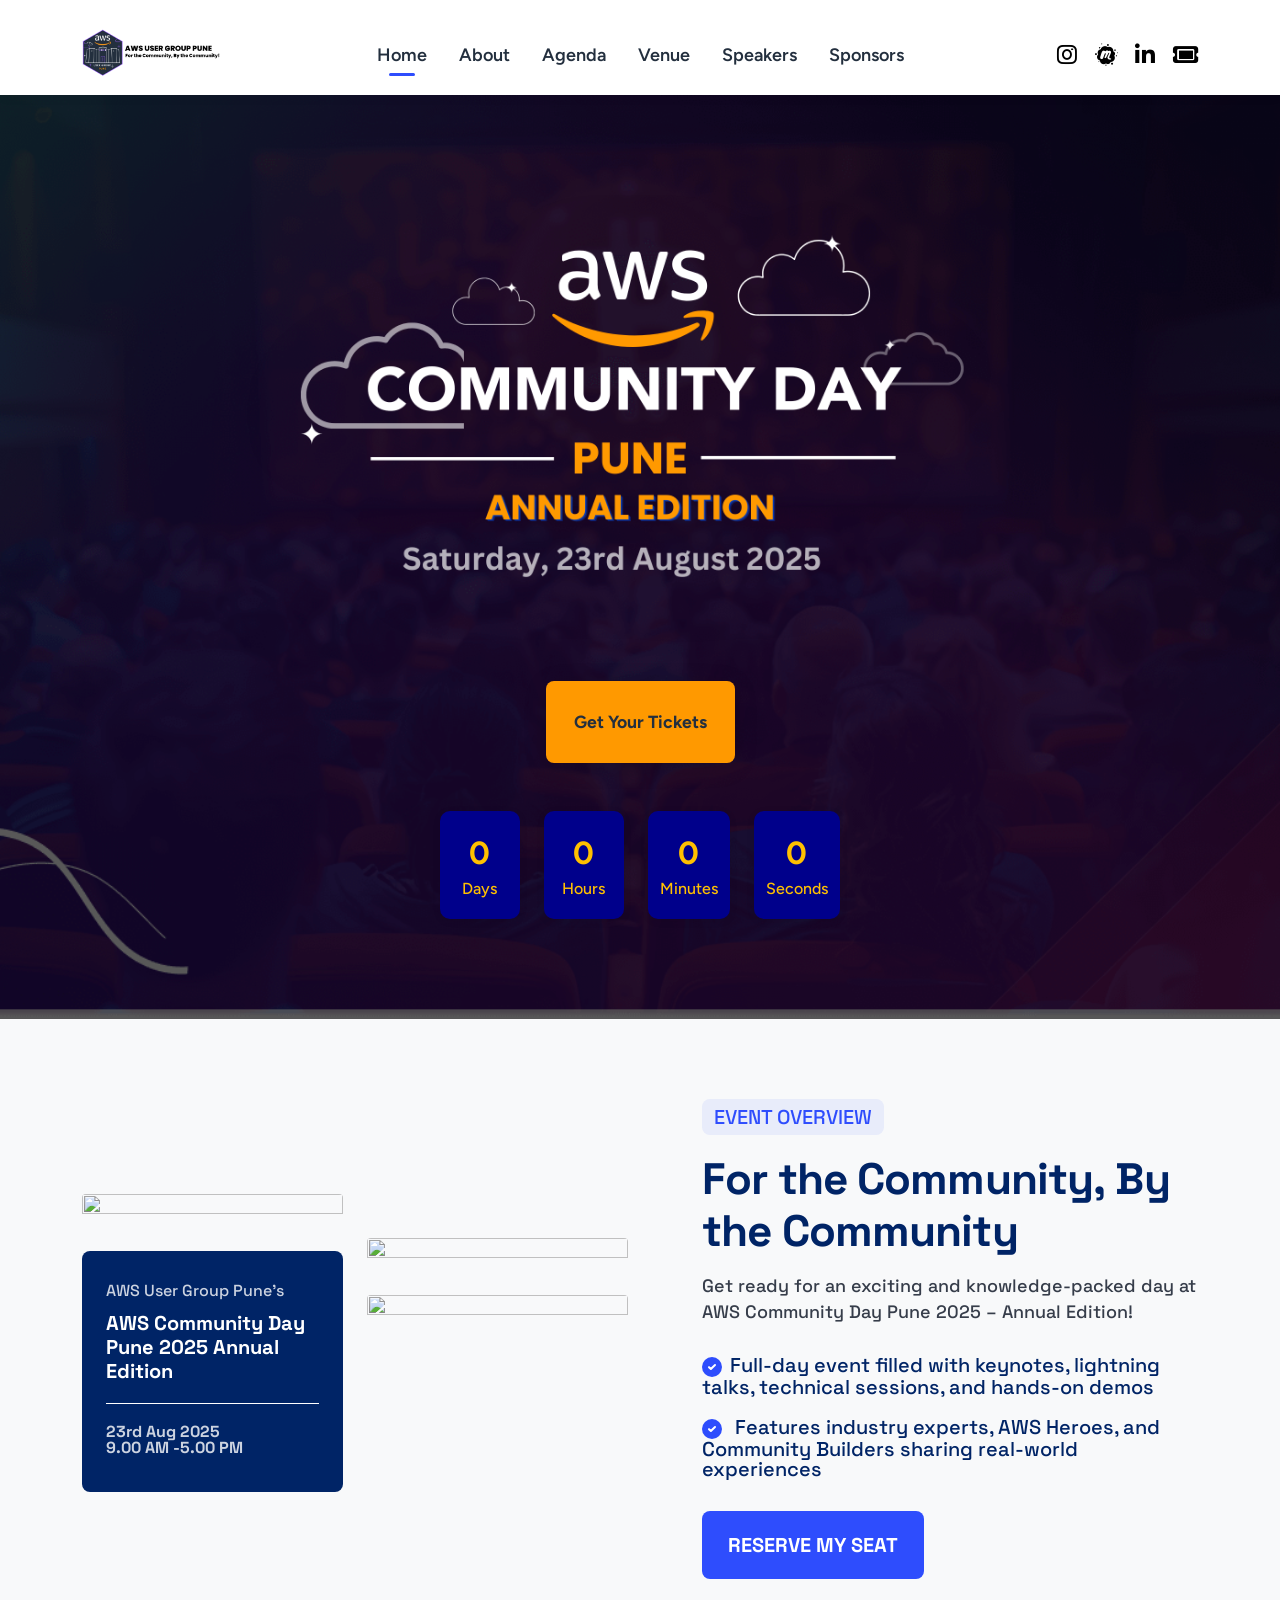
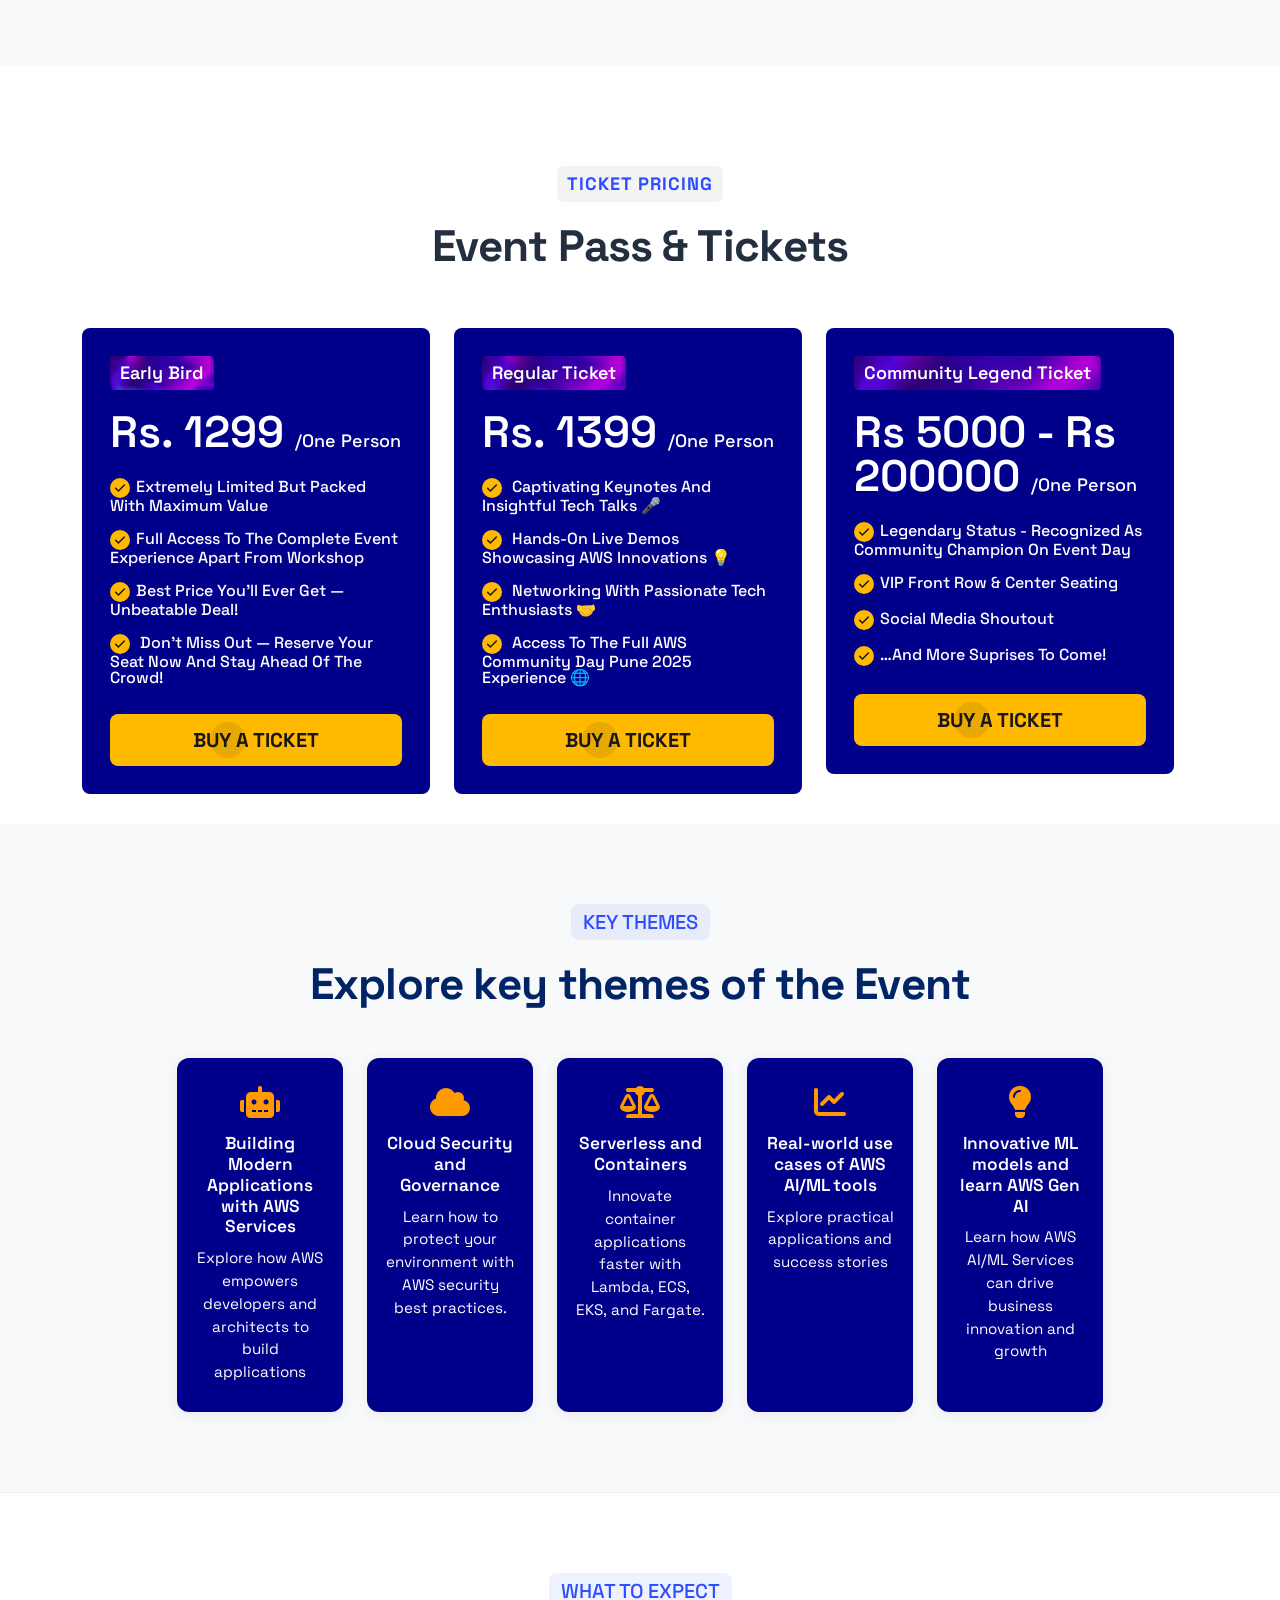
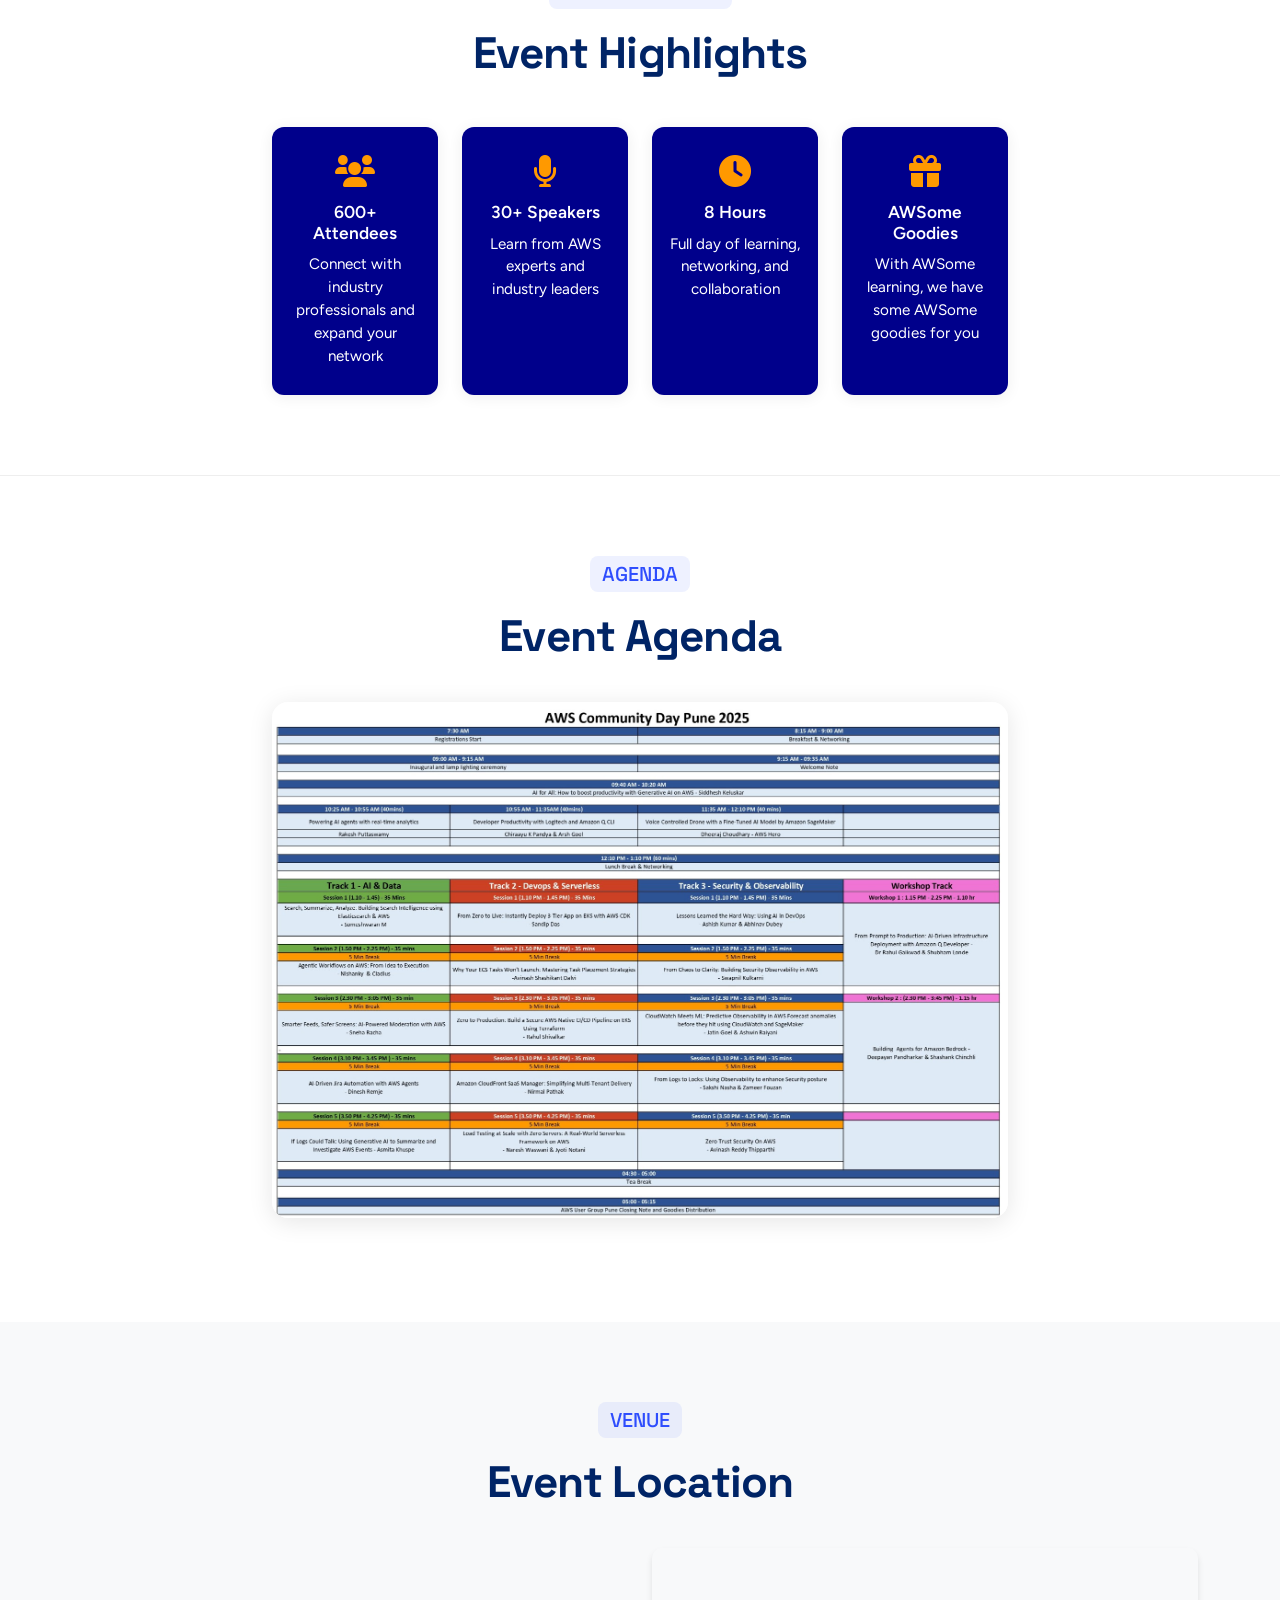
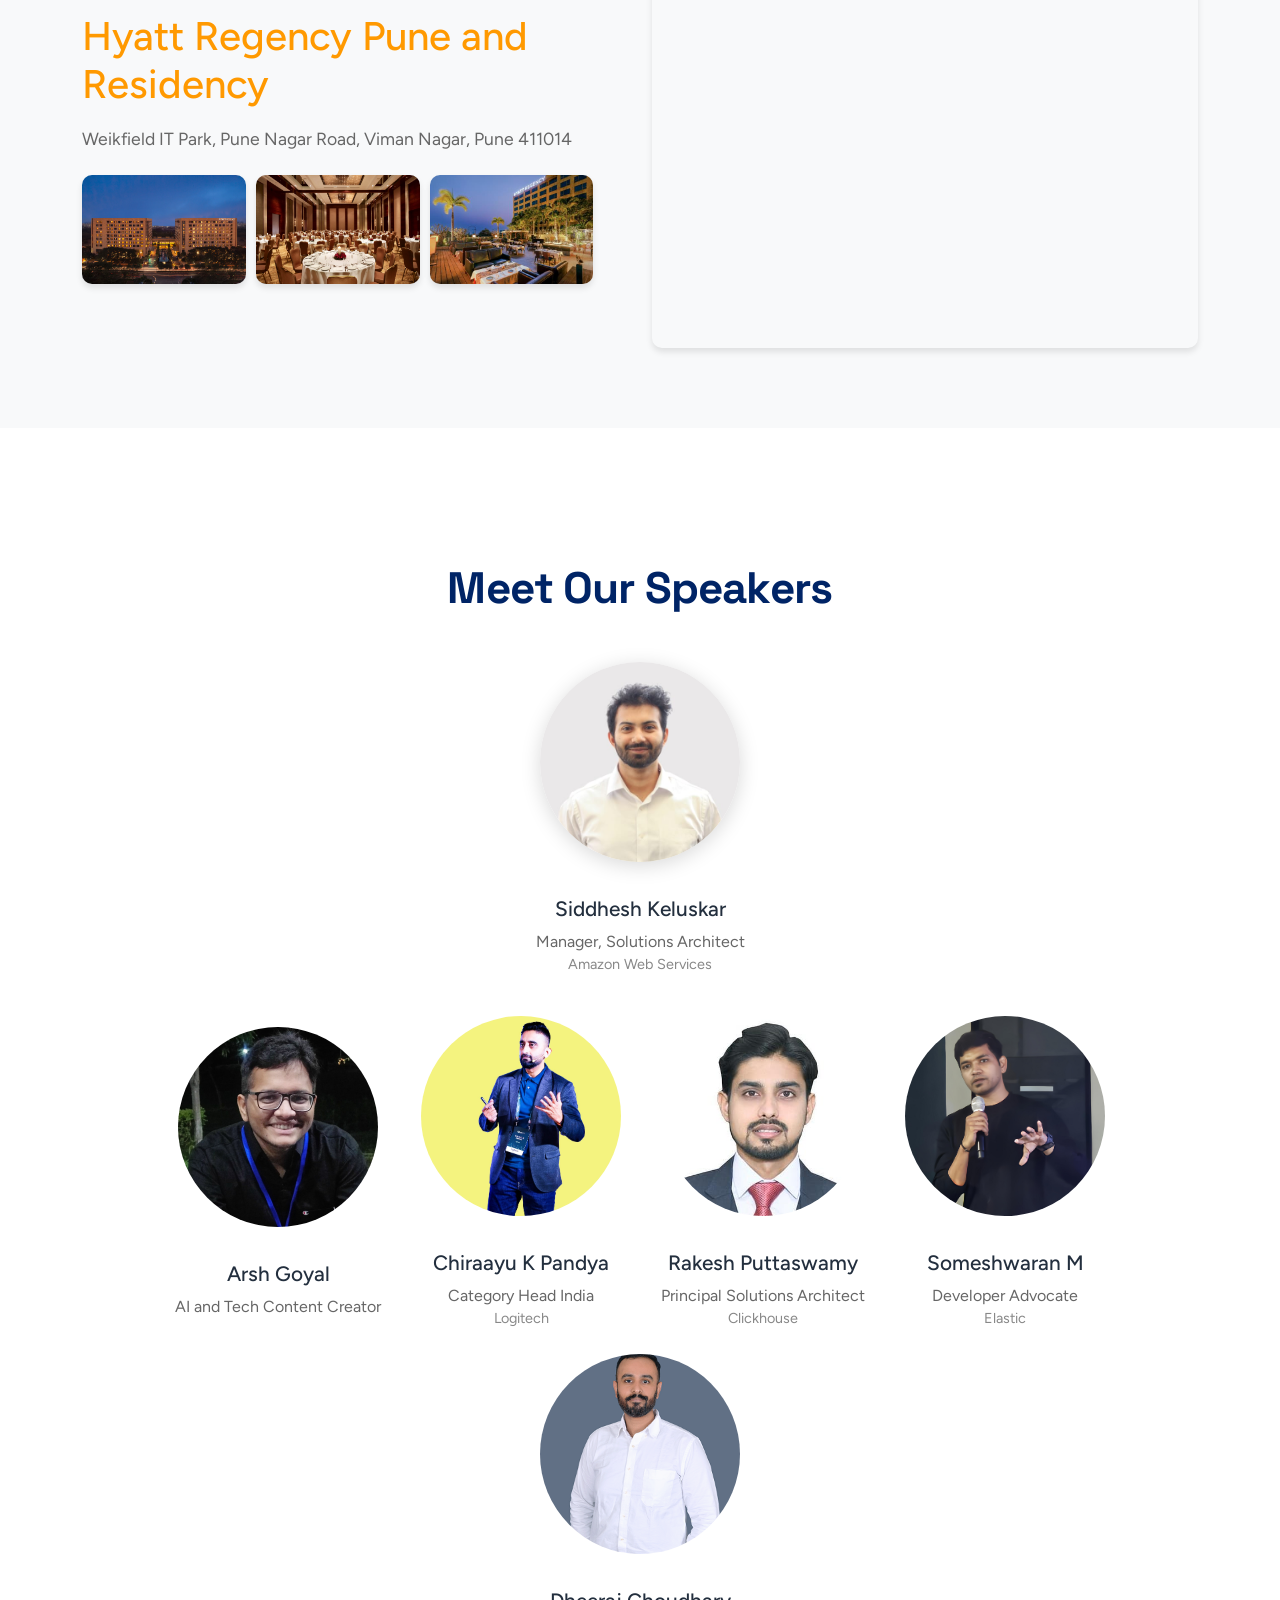
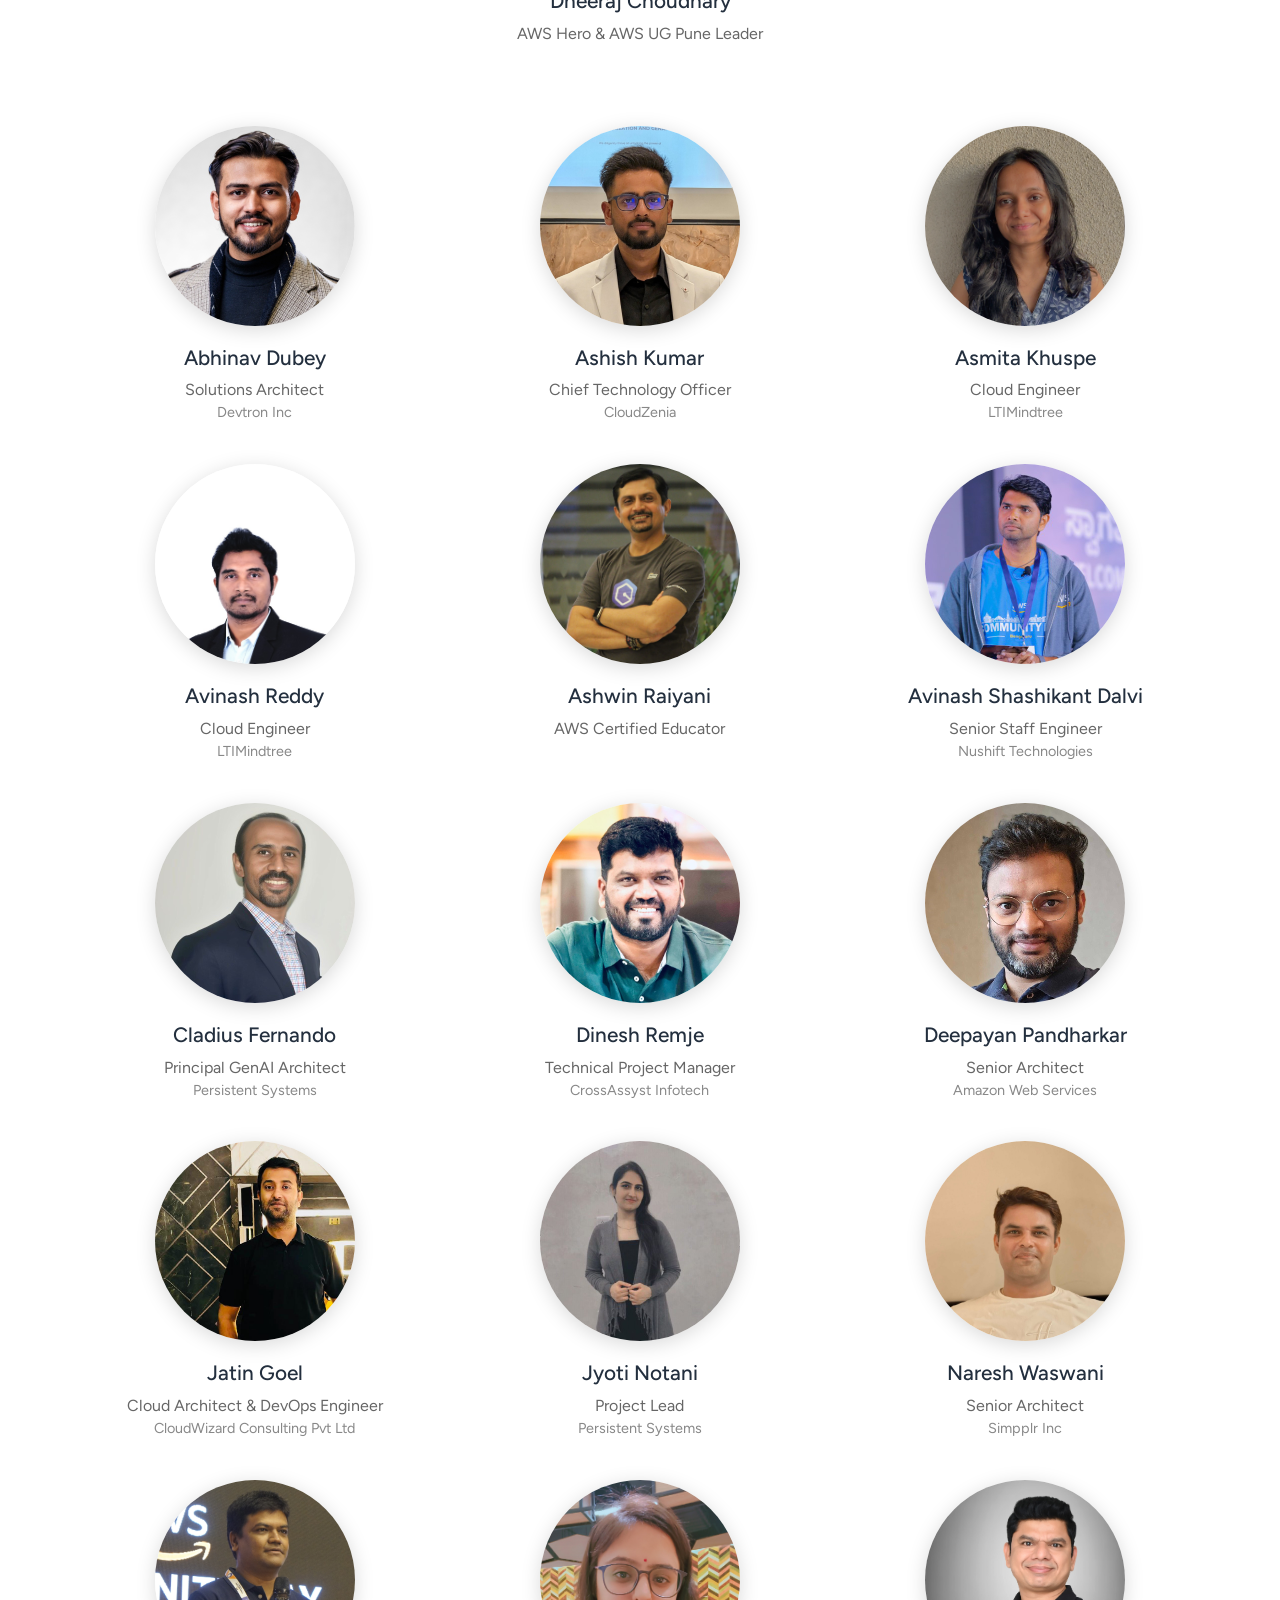
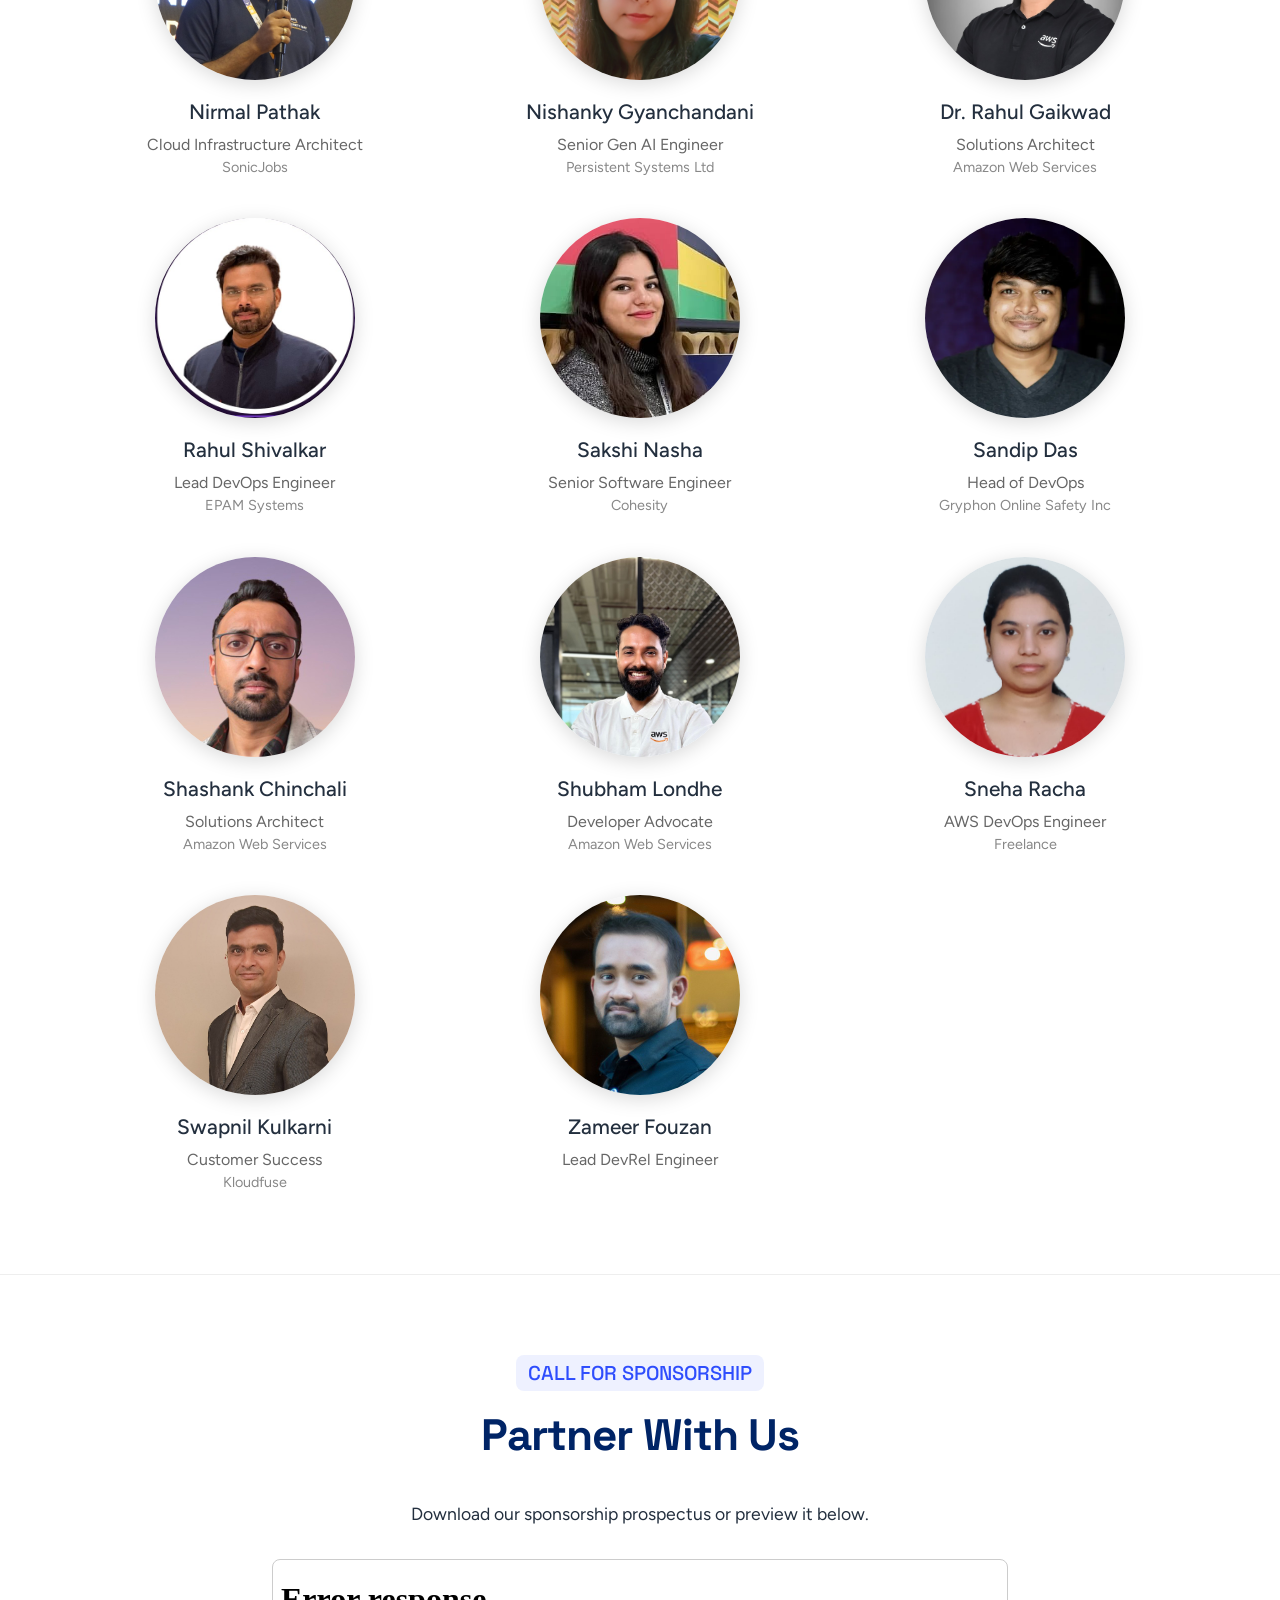
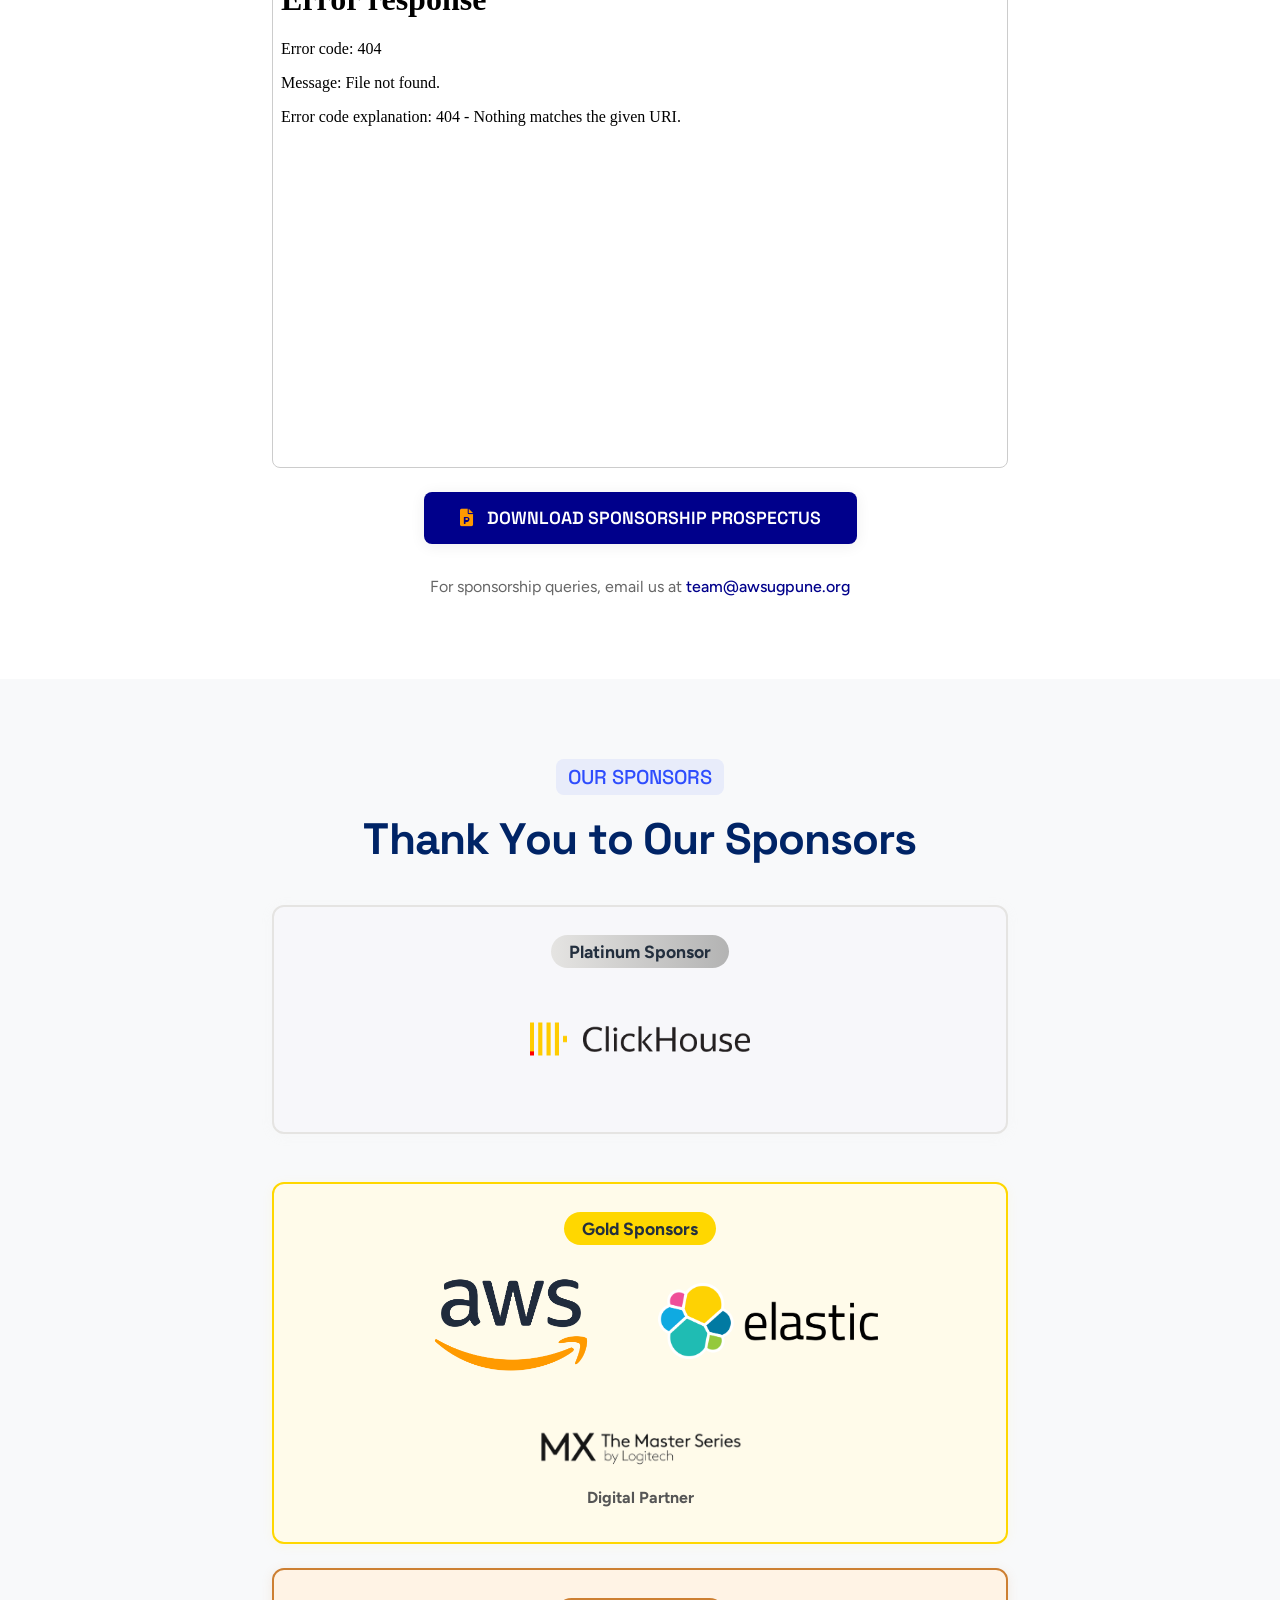
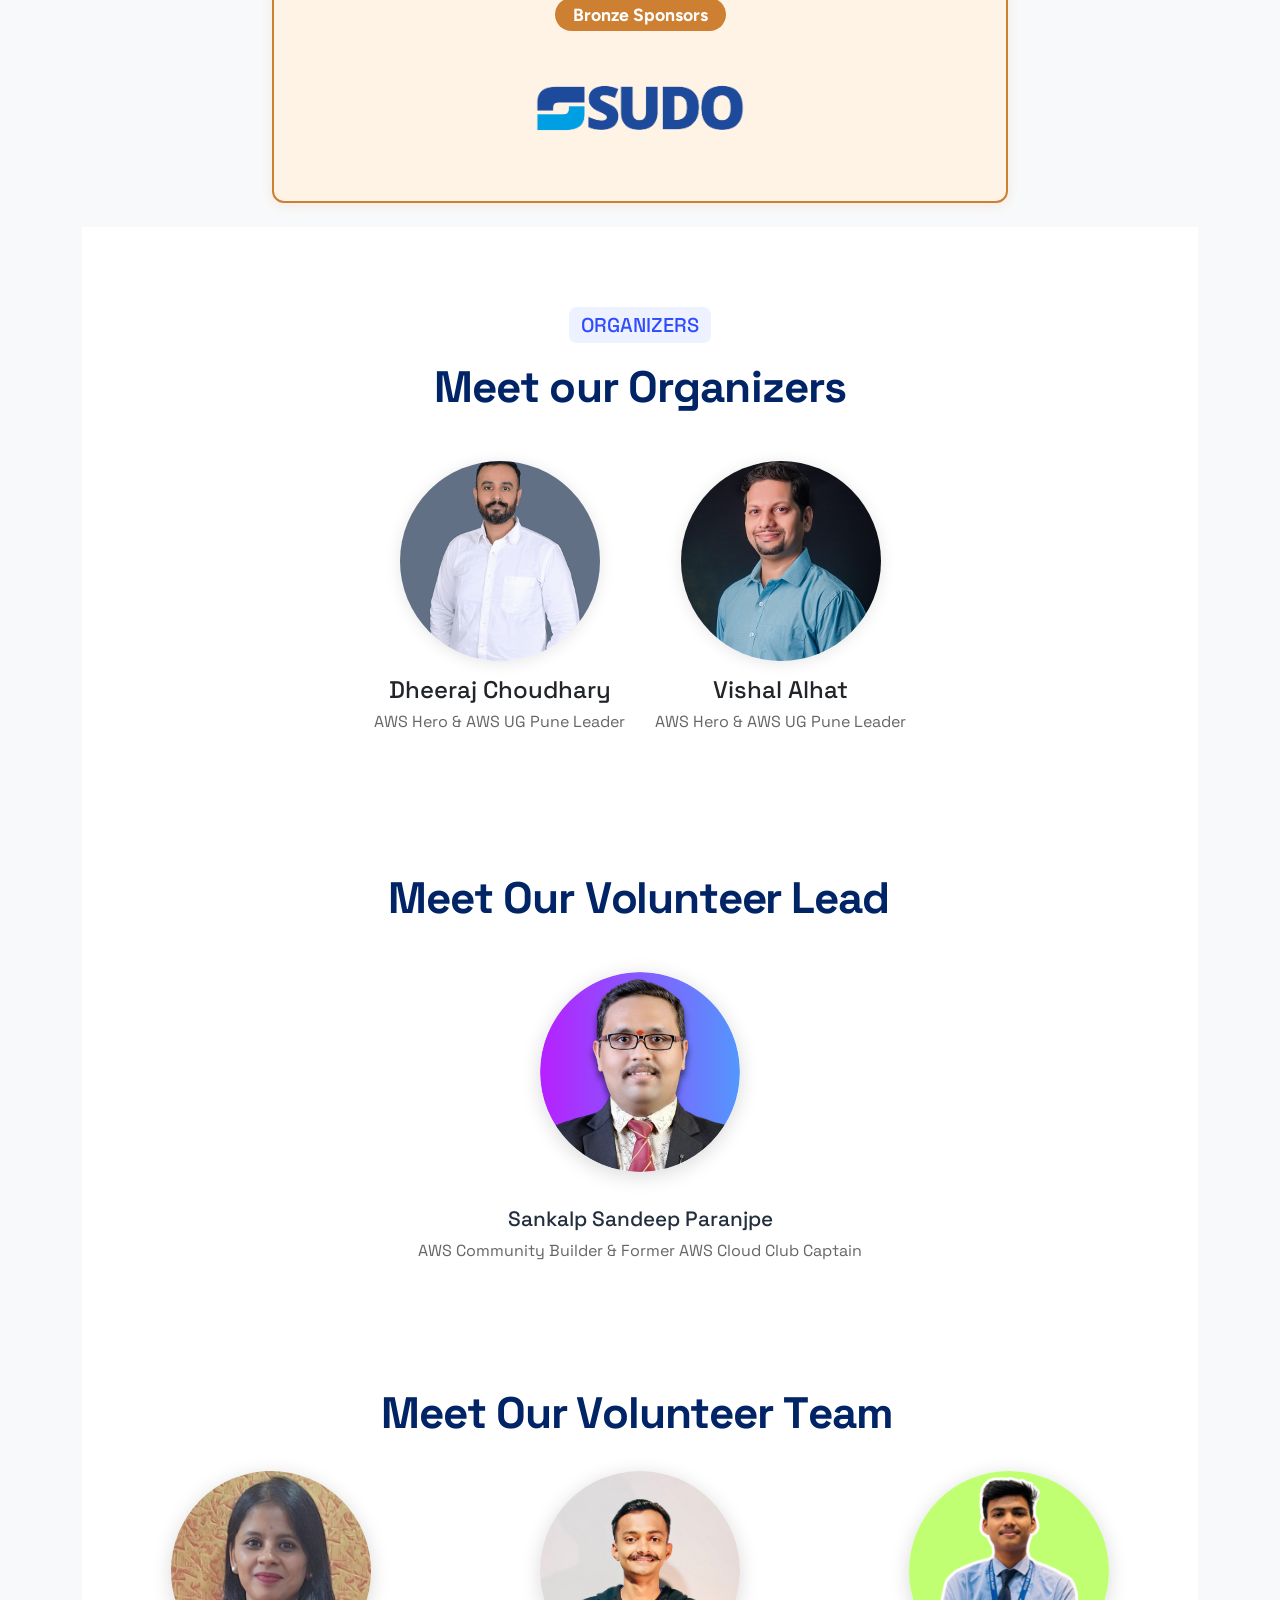
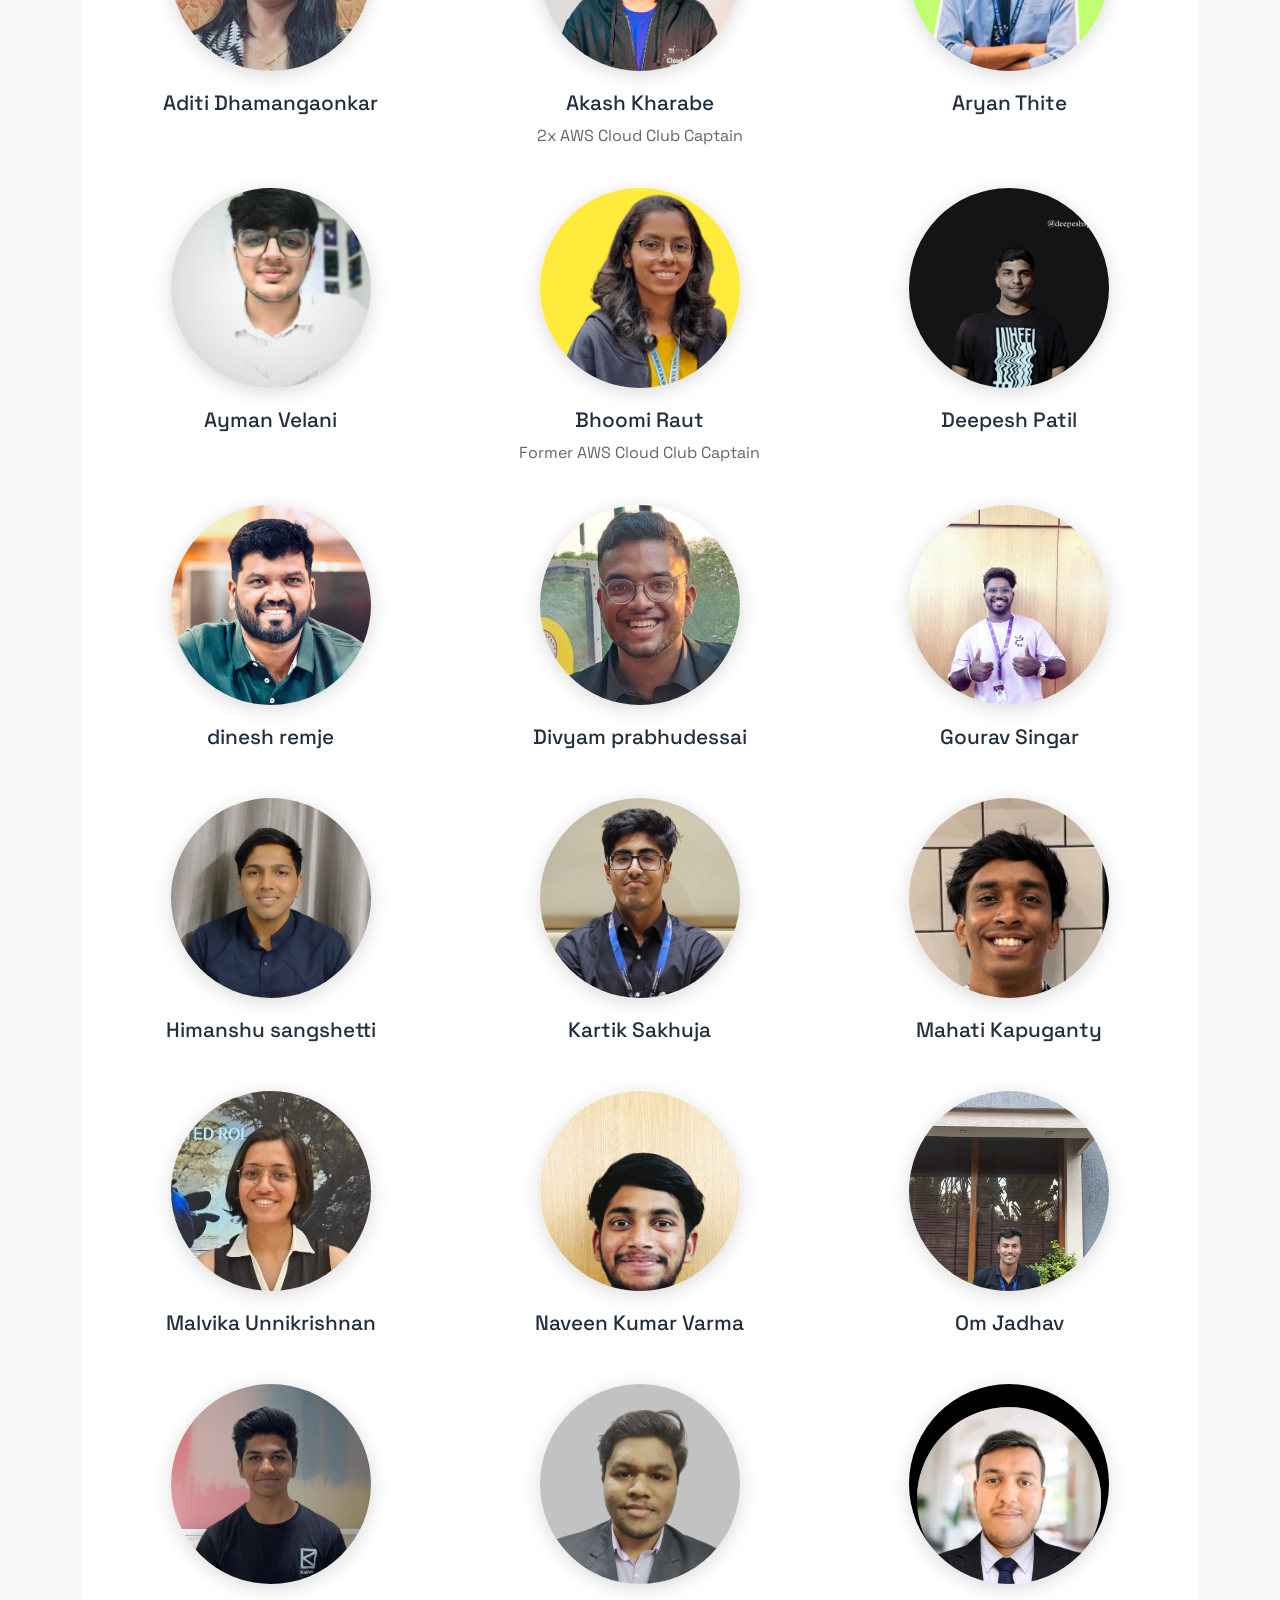
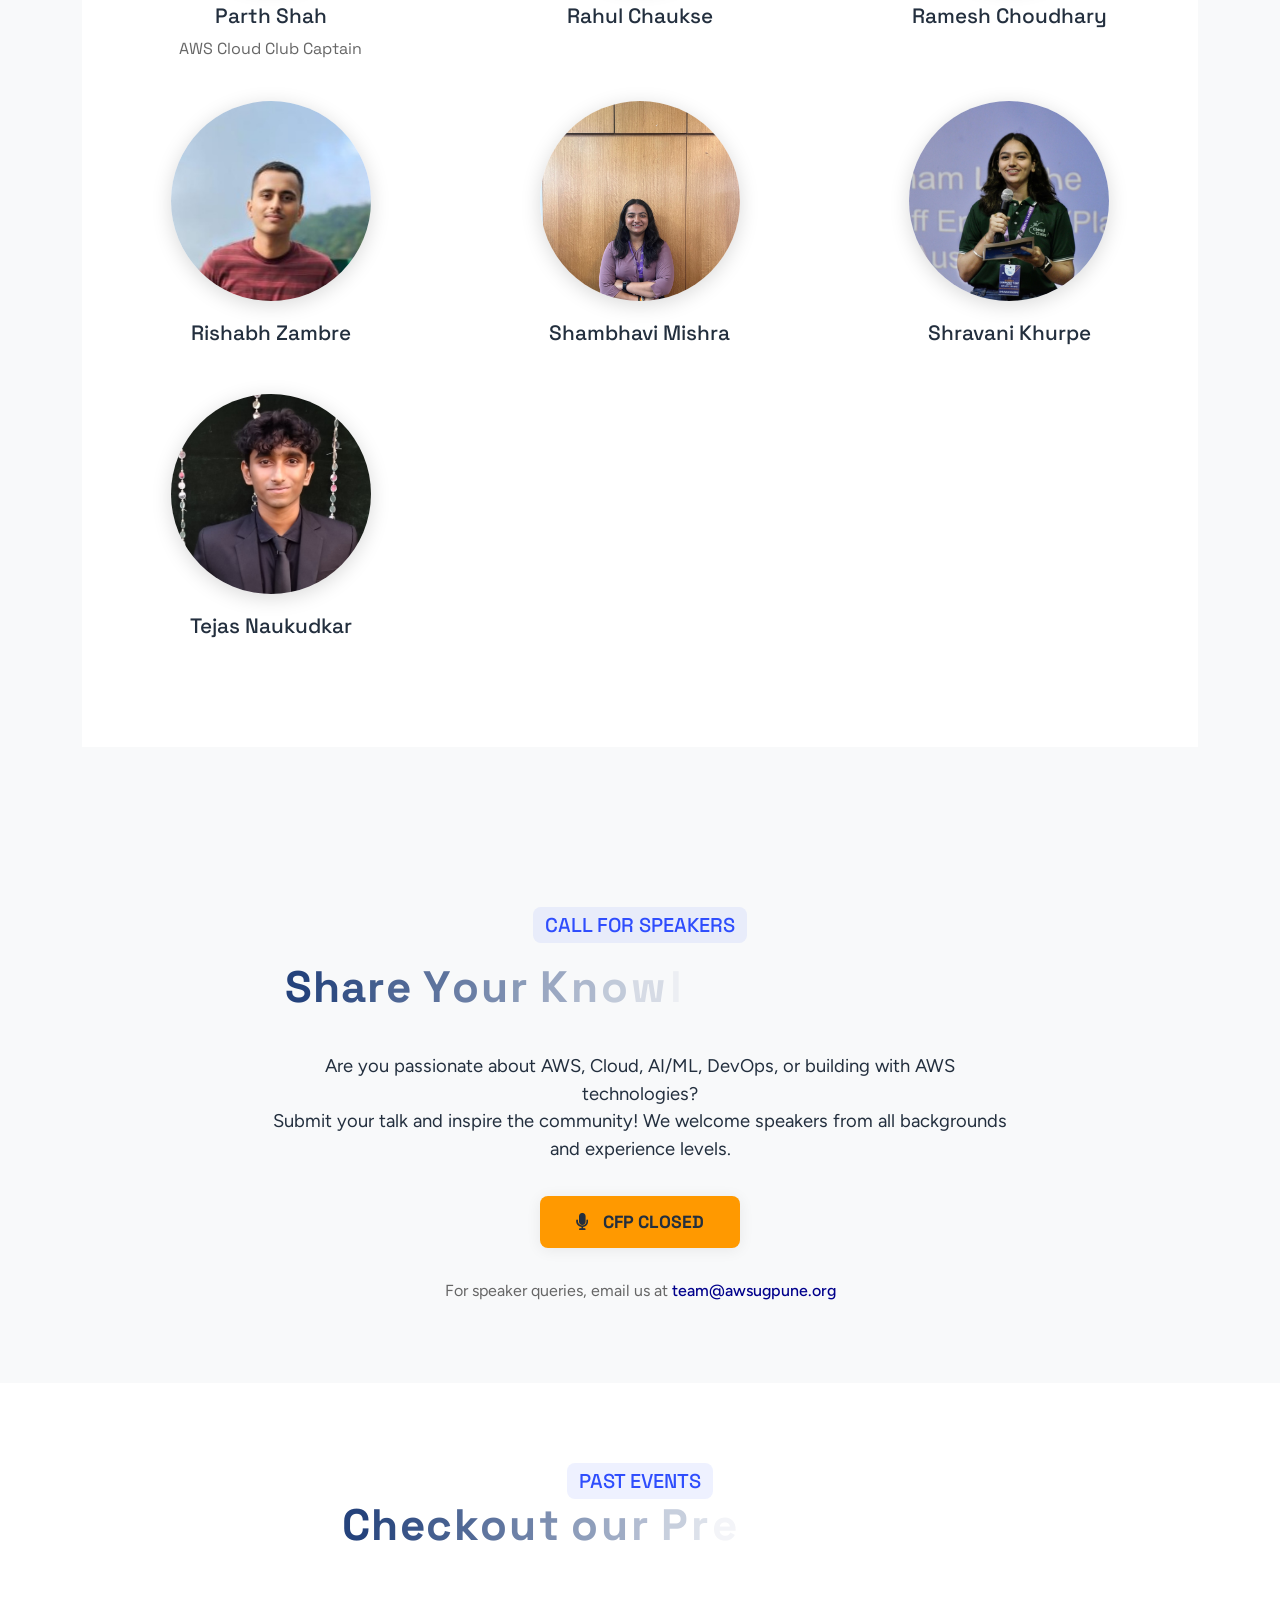
==== index.html @ 672df157 "SS" ====
<!DOCTYPE html>
<html lang="en">
    <head>
        <meta charset="UTF-8" />
        <meta name="viewport" content="width=device-width, initial-scale=1.0" />
        <title>AWS Community Day Pune 2025 Annual Edition</title>

        <!--=====FAB ICON=======-->
        <link rel="shortcut icon" href="assets/img/ug logo.png" />

        <!--===== CSS LINK =======-->
        <link rel="stylesheet" href="assets/css/vendor/bootstrap.min.css" />
        <link rel="stylesheet" href="assets/css/vendor/aos.css" />
        <link rel="stylesheet" href="assets/css/vendor/fontawesome.css" />
        <link rel="stylesheet" href="assets/css/vendor/magnific-popup.css" />
        <link rel="stylesheet" href="assets/css/vendor/mobile.css" />
        <link rel="stylesheet" href="assets/css/vendor/owlcarousel.min.css" />
        <link rel="stylesheet" href="assets/css/vendor/sidebar.css" />
        <link rel="stylesheet" href="assets/css/vendor/slick-slider.css" />
        <link rel="stylesheet" href="assets/css/vendor/nice-select.css" />
        <link rel="stylesheet" href="assets/css/vendor/odometer.css" />
        <link rel="stylesheet" href="assets/css/main.css" />

        <!--=====  JS SCRIPT LINK =======-->
        <script src="assets/js/vendor/jquery-3.7.1.min.js"></script>
        <!-- Place this style block in your <head> section, after your CSS links -->
        <style>
        /* Use the same font as the navbar for all text */
        /* Sponsors hover/animation helpers */
        .sponsors-section .sponsor-box {
            transition: transform 0.3s ease, box-shadow 0.3s ease;
        }
        .sponsors-section .sponsor-box:hover {
            transform: translateY(-6px);
            box-shadow: 0 8px 24px rgba(0,0,0,0.12) !important;
        }
        .sponsors-section .sponsor-box img {
            transition: transform 0.3s ease, filter 0.3s ease;
        }
        .sponsors-section .sponsor-box img:hover {
            transform: scale(1.03);
            filter: brightness(1.02);
        }
        /* Ensure consistent box sizing across tiers */
        .sponsors-section .sponsor-box {
            min-height: 320px;
            display: flex;
            flex-direction: column;
            justify-content: center;
            align-items: center;
            text-align: center;
        }
        /* Footer organization */
        .footer1-section-area .footer-column-title {
            font-size: 1.1rem;
            font-weight: 700;
            margin-bottom: 16px;
            color: #fff;
        }
        .footer1-section-area a { color: #ccc; }
        .footer1-section-area a:hover { color: #ffb84d; }
        .footer1-section-area ul { list-style: none; padding: 0; margin: 0; }
        .footer1-section-area .social-links { display: flex; gap: 12px; margin-top: 16px; }
        .footer1-section-area .social-links a {
            display: inline-flex;
            width: 36px;
            height: 36px;
            align-items: center;
            justify-content: center;
            border: 1px solid rgba(255,255,255,0.15);
            border-radius: 50%;
            transition: all 0.2s ease;
            color: #ff9900;
        }
        .footer1-section-area .social-links a:hover {
            background: rgba(255,255,255,0.08);
            transform: translateY(-2px);
        }
        .footer1-section-area .footer-logo { max-width: 160px; height: auto; margin-bottom: 20px; }
        .footer1-section-area .footer-bottom { margin-top: 32px; padding-top: 16px; border-top: 1px solid rgba(255,255,255,0.12); }

        /* Sponsors layout tweaks for mobile */
        .tier-logos { gap: 28px; }
        @media (max-width: 576px) {
            .tier-logos { gap: 16px; }
            .tier-logos img { max-width: 160px !important; }
            .sponsors-section .sponsor-box { padding: 24px 12px !important; min-height: 0; }
        }
        </style>
    </head>
    <body class="homepage4-body">
        <!-- Popup Section -->
        <div id="popup" class="popup-overlay d-none">
            <div class="popup-content">
                <span class="close-btn" id="close-popup">&times;</span>
                <div class="popup-icon">
                    <img src="assets/img/logo/awsugpune.png" alt="" />
                </div>
                <div class="space32"></div>
                <div class="heading2">
                    <h2>Grow your business with our agency</h2>
                    <div class="space8"></div>
                    <ul>
                        <li><img src="assets/img/icons/check3.svg" alt="" />Elevate User Experience Expertise</li>
                        <li><img src="assets/img/icons/check3.svg" alt="" /> Elevate Your UI/UX Skills Designer</li>
                        <li><img src="assets/img/icons/check3.svg" alt="" />Join Leading UI/UX Event the Year</li>
                    </ul>
                </div>
                <div class="space50"></div>
                <a class="vl-btn2" href="contact.html"
                    ><span class="demo">Buy Ticket Now</span><span class="arrow"><i class="fa-solid fa-arrow-right"></i></span>
                </a>
                <p class="no-thanks">No thanks</p>
            </div>
        </div>
        <!--===== PRELOADER STARTS =======-->
        <!-- <div class="preloader">
            <div class="loading-container">
                <div class="loading"></div>
                <div id="loading-icon"><img src="assets/img/awsugpune.png" alt="" /></div>
            </div>
        </div> -->
        <!--===== PRELOADER ENDS =======-->

        <!--===== PAGE PROGRESS START=======-->
        <div class="paginacontainer">
            <div class="progress-wrap">
                <svg class="progress-circle svg-content" width="100%" height="100%" viewBox="-1 -1 102 102">
                    <path d="M50,1 a49,49 0 0,1 0,98 a49,49 0 0,1 0,-98" />
                </svg>
            </div>
        </div>
        <!--===== PAGE PROGRESS END=======-->

        <!--=====HEADER START=======-->
        <header>
    <div class="header-area homepage4 header header-sticky d-none d-lg-block" id="header"
         style="position: fixed; top: 0; left: 0; width: 100%; z-index: 999; background: #fff; box-shadow: 0 2px 12px rgba(0,0,0,0.04);">
        <div class="container">
            <div class="row align-items-center">
                <div class="col-lg-3">
                    <div class="site-logo">
                        <a href="index.html"><img src="assets/img/logo/awsugpune.png" alt="AWS User Group Pune" style="max-width: 140px; height: auto;" /></a>
                    </div>
                </div>
                <div class="col-lg-6">
                    <nav class="main-menu text-center">
                        <ul style="display: flex; justify-content: center; gap: 32px; margin: 0; padding: 0; list-style: none;">
                            <li><a href="index.html" style="font-weight: 600; color: #232f3e;">Home</a></li>
                            <li><a href="#event-overview" style="font-weight: 600; color: #232f3e;">About</a></li>
                            <li><a href="#agenda" style="font-weight: 600; color: #232f3e;">Agenda</a></li>
                            <li><a href="#venue" style="font-weight: 600; color: #232f3e;">Venue</a></li>
                            <li><a href="#speakers" style="font-weight: 600; color: #232f3e;">Speakers</a></li>
                            <li><a href="#sponsors" style="font-weight: 600; color: #232f3e;">Sponsors</a></li>
                        </ul>
                    </nav>
                </div>
                <div class="col-lg-3">
                    <ul style="display: flex; justify-content: end; gap: 18px; align-items: center; list-style: none; margin: 0; padding: 0;">
                        <li>
                            <a href="https://www.instagram.com/awspune/" target="_blank" title="Instagram" style="color: #000000; font-size: 1.4rem;">
                                <i class="fa-brands fa-instagram"></i>
                            </a>
                        </li>
                        <li>
                            <a href="https://www.meetup.com/aws-user-group-pune/" target="_blank" title="Meetup" style="color: #000000; font-size: 1.4rem;">
                                <i class="fa-brands fa-meetup"></i>
                            </a>
                        </li>
                        <li>
                            <a href="https://www.linkedin.com/company/aws-user-group-pune/" target="_blank" title="LinkedIn" style="color: #000000; font-size: 1.4rem;">
                                <i class="fa-brands fa-linkedin-in"></i>
                            </a>
                        </li>
                        <li>
                            <a href="https://konfhub.com/acdpune2025" target="_blank" title="Get Tickets" style="color: #000000; font-size: 1.4rem;">
                                <i class="fa-solid fa-ticket"></i>
                            </a>
                        </li>
                    </ul>
                </div>
            </div>
        </div>
    </div>
</header>
        <!--=====HEADER END =======-->

        <!--===== MOBILE HEADER STARTS =======-->
        <!-- <div class="mobile-header mobile-haeder4 d-block d-lg-none">
            <div class="container-fluid">
                <div class="col-12">
                    <div class="mobile-header-elements">
                        <div class="mobile-logo">
                            <a href="index.html"><img src="assets/img/logo/logo3.png" alt="" /></a>
                        </div>
                        <div class="mobile-nav-icon dots-menu">
                            <i class="fa-solid fa-bars-staggered"></i>
                        </div>
                    </div>
                </div>
            </div>
        </div>

        <div class="mobile-sidebar mobile-sidebar4">
            <div class="logosicon-area">
                <div class="logos">
                    <img src="assets/img/logo/logo3.png" alt="" />
                </div>
                <div class="menu-close">
                    <i class="fa-solid fa-xmark"></i>
                </div>
            </div>
            <div class="mobile-nav mobile-nav1">
                <ul class="mobile-nav-list nav-list1">
                    <li>
                        <a href="#">Home </a>
                        <ul class="sub-menu">
                            <li><a href="index.html">Home One</a></li>
                            <li><a href="index2.html">Home Two</a></li>
                            <li><a href="index3.html">Home Three</a></li>
                            <li><a href="index4.html">Home Four</a></li>
                            <li><a href="index5.html">Home Five</a></li>
                            <li><a href="index6.html">Home Six</a></li>
                            <li><a href="index7.html">Home Seven</a></li>
                            <li><a href="index8.html">Home Eight</a></li>
                            <li><a href="index9.html">Home Nine</a></li>
                            <li><a href="index10.html">Home Ten</a></li>
                        </ul>
                    </li>
                    <li><a href="about.html">About Event</a></li>
                    <li>
                        <a href="features.html">Speakers</a>
                        <ul class="sub-menu">
                            <li><a href="speakers.html">Speakers</a></li>
                            <li><a href="speakers-single.html">Speakers Details</a></li>
                        </ul>
                    </li>
                    <li>
                        <a href="features.html">Schedule</a>
                        <ul class="sub-menu">
                            <li><a href="event.html">Our Event</a></li>
                            <li><a href="event-schedule.html">Event Schedule</a></li>
                            <li><a href="event-single.html">Event Details</a></li>
                        </ul>
                    </li>
                    <li>
                        <a href="#">Blogs</a>
                        <ul class="sub-menu">
                            <li><a href="blog.html">Our Blog</a></li>
                            <li><a href="blog-single.html">Blog Details</a></li>
                        </ul>
                    </li>
                    <li>
                        <a href="#">Pages</a>
                        <ul class="sub-menu">
                            <li><a href="memories.html">Our Memories</a></li>
                            <li><a href="pricing-plan.html">Pricing Plan</a></li>
                            <li><a href="faq.html">FAQ,s</a></li>
                            <li><a href="contact.html">Contact Us</a></li>
                        </ul>
                    </li>
                    <li><a href="contact.html">Contact Us</a></li>
                </ul>
                <div class="allmobilesection">
                    <a class="vl-btn4" href="contact.html"><span class="demo">Contact Us</span></a>
                    <div class="single-footer">
                        <h3>Contact Info</h3>
                        <div class="footer1-contact-info">
                            <div class="contact-info-single">
                                <div class="contact-info-icon">
                                    <span><i class="fa-solid fa-phone-volume"></i></span>
                                </div>
                                <div class="contact-info-text">
                                    <a href="tel:+3(924)4596512">+3(924)4596512</a>
                                </div>
                            </div>
                            <div class="contact-info-single">
                                <div class="contact-info-icon">
                                    <span><i class="fa-solid fa-envelope"></i></span>
                                </div>
                                <div class="contact-info-text">
                                    <a href="mailto:info@example.com">info@example.com</a>
                                </div>
                            </div>
                            <div class="single-footer">
                                <h3>Our Location</h3>
                                <div class="contact-info-single">
                                    <div class="contact-info-icon">
                                        <span><i class="fa-solid fa-location-dot"></i></span>
                                    </div>
                                    <div class="contact-info-text">
                                        <a href="mailto:info@example.com"
                                            >55 East Birchwood Ave.Brooklyn, <br />
                                            New York 11201,United States</a
                                        >
                                    </div>
                                </div>
                            </div>
                            <div class="single-footer">
                                <h3>Social Links</h3>
                                <div class="social-links-mobile-menu">
                                    <ul>
                                        <li>
                                            <a href="#"><i class="fa-brands fa-facebook-f"></i></a>
                                        </li>
                                        <li>
                                            <a href="#"><i class="fa-brands fa-instagram"></i></a>
                                        </li>
                                        <li>
                                            <a href="#"><i class="fa-brands fa-linkedin-in"></i></a>
                                        </li>
                                        <li>
                                            <a href="#"><i class="fa-brands fa-youtube"></i></a>
                                        </li>
                                    </ul>
                                </div>
                            </div>
                        </div>
                    </div>
                </div>
            </div>
        </div> -->
        <!--===== MOBILE HEADER STARTS =======-->
        

        <!--===== HERO AREA STARTS =======-->
<section class="hero-section" style="background-image: url('assets/img/bg/header-bg19.png'); background-size: cover; background-position: center; padding: 160px 0 100px 0; position: relative;">
    <div class="overlay" style="position: absolute; top: 0; left: 0; right: 0; bottom: 0; background: rgba(0, 0, 0, 0.65);"></div>
    <div class="container">
        <div class="row">
     <div class="col-lg-10 mx-auto text-center" style="position: relative; z-index: 1;">
    <!-- Large Logo Instead of Heading -->
    <img src="assets/img/acd.png" alt="AWS Community Day Pune 2025 Annual Edition" style="max-width: 1000px; width: 95%; margin-bottom: 10px; filter: drop-shadow(0 8px 32px rgba(0,0,0,0.25));" />
    <div class="col-lg-10 mx-auto">
        <div class="hero-logo-btn" style="display: flex; flex-direction: column; align-items: center;">
            <a href="https://konfhub.com/acdpune2025" target="_blank" class="btn btn-primary"
               style="background: #ff9900; border: none; padding: 28px ; font-size: 1.1rem; font-weight: 700; border-radius: 8px; box-shadow: 0 4px 24px rgba(0,0,0,0.12); color: #232f3e; transition: background 0.2s; margin-top: 16px;">
                Get Your Tickets
            </a>
        </div>
    </div>
</div>
            </div>
        </div>
    </div>
    <br>
    <br>
    <div class="row justify-content-center">
            <div class="col-lg-8 text-center">
                <div id="event-countdown" style="display: flex; justify-content: center; gap: 24px; flex-wrap: wrap;">
                    <div class="countdown-box" style="background: rgba(255,255,255,0.08); border-radius: 10px; padding: 18px 12px; min-width: 80px; box-shadow: 0 2px 8px rgba(0,0,0,0.07);">
                        <span id="cd-days" style="font-size: 2rem; font-weight: 700; color: #ff9900; display: block;">0</span>
                        <div style="color: #fff; font-size: 1rem; font-weight: 500;">Days</div>
                    </div>
                    <div class="countdown-box" style="background: rgba(255,255,255,0.08); border-radius: 10px; padding: 18px 12px; min-width: 80px; box-shadow: 0 2px 8px rgba(0,0,0,0.07);">
                        <span id="cd-hours" style="font-size: 2rem; font-weight: 700; color: #ff9900; display: block;">0</span>
                        <div style="color: #fff; font-size: 1rem; font-weight: 500;">Hours</div>
                    </div>
                    <div class="countdown-box" style="background: rgba(183, 46, 46, 0.08); border-radius: 10px; padding: 18px 12px; min-width: 80px; box-shadow: 0 2px 8px rgba(0,0,0,0.07);">
                        <span id="cd-minutes" style="font-size: 2rem; font-weight: 700; color: #ff9900; display: block;">0</span>
                        <div style="color: #fff; font-size: 1rem; font-weight: 500;">Minutes</div>
                    </div>
                    <div class="countdown-box" style="background: rgba(255,255,255,0.08); border-radius: 10px; padding: 18px 12px; min-width: 80px; box-shadow: 0 2px 8px rgba(0,0,0,0.07);">
                        <span id="cd-seconds" style="font-size: 2rem; font-weight: 700; color: #ff9900; display: block;">0</span>
                        <div style="color: #fff; font-size: 1rem; font-weight: 500;">Seconds</div>
                    </div>
                </div>
            </div>
        </div>
    </div>

</section>

<script>
// filepath: c:\Users\sanka\Desktop\acdp25-annual\acdp25-annual\index.html
// Countdown to 23rd August 2024, updates only the numbers (no blinking)
(function() {
    function updateCountdown() {
        var eventDate = new Date("2025-08-23T09:00:00+05:30"); // 9 AM IST
        var now = new Date();
        var diff = eventDate - now;

        if (diff < 0) diff = 0;

        var days = Math.floor(diff / (1000 * 60 * 60 * 24));
        var hours = Math.floor((diff / (1000 * 60 * 60)) % 24);
        var minutes = Math.floor((diff / (1000 * 60)) % 60);
        var seconds = Math.floor((diff / 1000) % 60);

        // Only update the numbers, not the whole section
        document.getElementById("cd-days").textContent = days;
        document.getElementById("cd-hours").textContent = hours;
        document.getElementById("cd-minutes").textContent = minutes;
        document.getElementById("cd-seconds").textContent = seconds;
    }
    updateCountdown();
    setInterval(updateCountdown, 1000);
})();
</script>
        <!-- ===== HERO AREA ENDS =======
        <div class="others4-section-area>
            <div class="container">
                <div class="row">
                    <div class="col-lg-12">
                        <div class="others-bg">
                            <div class="row align-items-center">
                                <div class="col-lg-4">
                                    <div class="heading-area">
                                        <h4 class="text-anime-style-3">Yearly Business Conferences "25"</h4>
                                        <div class="space20 d-lg-none d-block"></div>
                                    </div>
                                </div>
                                <div class="col-lg-2"></div>
                                <div class="col-lg-6">
                                    <div class="others-times-area">
                                        <div class="timer">
                                            <div class="time-box">
                                                <span id="days" class="time-value">119</span>
                                            </div>
                                            <div class="time-box">
                                                <span id="hours" class="time-value">22</span>
                                            </div>
                                            <div class="time-box">
                                                <span id="minutes" class="time-value">18</span>
                                            </div>
                                            <div class="time-box" style="margin: 0">
                                                <span id="seconds" class="time-value">44</span>
                                            </div>
                                        </div>
                                    </div>
                                </div>
                            </div>
                        </div>
                    </div>
                </div>
            </div>
        </div> -->
        <!--===== ABOUT AREA STARTS =======-->
        <div id="event-overview"  class="about4-section-area sp1" style="background-color: #f8f9fa; padding: 80px 0";>
            <div class="container">
                <div class="row align-items-center">
                    <div class="col-lg-6">
                        <div class="about-images">
                            <div class="row">
                                <div class="col-lg-6 col-md-6">
                                    <div class="img1 image-anime reveal">
                                        <img src="assets/img/all-images/about/about-img11.JPG" alt="" />
                                    </div>
                                    <div class="space30"></div>
                                    <div class="content-box">
                                        <p>AWS User Group Pune's</p>
                                        <div class="space12"></div>
                                        <h6>AWS Community Day Pune 2025 Annual Edition</h6>
                                        <div class="space6"></div>
                                        <ul>
                                            <li>
                                                <a href="#">23rd Aug 2025 <br> 9.00 AM -5.00 PM</a>
                                            </li>
                                            <!-- <li>
                                                <a href="#"><img src="assets/img/icons/location1.svg" alt="" />26/C Asana, New York</a>
                                            </li> -->
                                        </ul>
                                    </div>
                                </div>
                                <div class="col-lg-6 col-md-6">
                                    <div class="space44"></div>
                                    <div class="img1 image-anime reveal">
                                        <img src="assets/img/all-images/about/about-img12.JPG" alt="" />
                                    </div>
                                    <div class="space30"></div>
                                    <div class="img1 image-anime reveal">
                                        <img src="assets/img/all-images/about/about-img13.JPG" alt="" />
                                    </div>
                                </div>
                            </div>
                        </div>
                    </div>
                    <div class="col-lg-6">
                        <div class="about4-heading heading6">
                            <h5 data-aos="fade-left" data-aos-duration="800">Event Overview</h5>
                            <div class="space18"></div>
                            <h2 class="text-anime-style-3">For the Community, By the Community</h2>
                            <div class="space16"></div>
                            <p data-aos="fade-left" data-aos-duration="900">Get ready for an exciting and knowledge-packed day at AWS Community Day Pune 2025 – Annual Edition! </p>
                            <div class="space10"></div>
                            <ul data-aos="fade-left" data-aos-duration="1000">
                                <li><img src="assets/img/icons/check1.svg" alt="" />Full-day event filled with keynotes, lightning talks, technical sessions, and hands-on demos</li>

                                <li><img src="assets/img/icons/check1.svg" alt="" /> Features industry experts, AWS Heroes, and Community Builders sharing real-world experiences</li>
                            </ul>
                            <div class="space32"></div>
                            <div class="btn-area1" data-aos="fade-left" data-aos-duration="1200">
                                <a href="https://konfhub.com/acdpune2025" class="vl-btn4">Reserve My Seat</a>
                            </div>
                        </div>
                    </div>
                </div>
            </div>
        </div>


<div class="pricing-lan-section-area sp1">
            <div class="container">
                <div class="row">
                    <div class="col-lg-5 m-auto">
                <div class="heading2 text-center space-margin60" style="margin-bottom: 40px;">
    <h5 data-aos="fade-left" data-aos-duration="800" style="color: #2E4DFD; font-weight: 700; letter-spacing: 1px;">
        Ticket Pricing
    </h5>
    <div class="space18"></div>
    <h2 class="text-anime-style-3" style="color: #232f3e;">
        Event Pass & Tickets
    </h2>
    <div class="space16"></div>
</div>
                </div>
                <div class="row">
                    <div class="col-lg-4 col-md-6">
                        <div class="pricing-boxarea">
                            <h5>Early Bird</h5>
                            <div class="space20"></div>
                            <h2>Rs. 1299 <span>/One Person</span></h2>
                            <div class="space8"></div>
                            <ul>
                                <li><img src="assets/img/icons/check2.svg" alt="" />Extremely limited but packed with maximum value</li>
                                <li><img src="assets/img/icons/check2.svg" alt="" />Full access to the complete event experience apart from workshop</li>
                                <li><img src="assets/img/icons/check2.svg" alt="" />Best price you'll ever get — unbeatable deal!</li>
                                <li><img src="assets/img/icons/check2.svg" alt="" /> Don't miss out — reserve your seat now and stay ahead of the crowd!</li>
                            </ul>
                            <div class="space28"></div>
                            <div class="btn-area1">
                                <a href="https://konfhub.com/acdpune2025" class="vl-btn1">buy a ticket</a>
                            </div>
                        </div>
                    </div>

                    <div class="col-lg-4 col-md-6">
                        <div class="pricing-boxarea">
                            <h5>Regular Ticket</h5>
                            <div class="space20"></div>
                            <h2>Rs. 1399 <span>/One Person</span></h2>
                            <div class="space8"></div>
                            <ul>
                                <li><img src="assets/img/icons/check2.svg" alt="✔" /> Captivating keynotes and insightful tech talks 🎤</li>
                                <li><img src="assets/img/icons/check2.svg" alt="✔" /> Hands-on live demos showcasing AWS innovations 💡</li>
                                <li><img src="assets/img/icons/check2.svg" alt="✔" /> Networking with passionate tech enthusiasts 🤝</li>
                                <li><img src="assets/img/icons/check2.svg" alt="✔" /> Access to the full AWS Community Day Pune 2025 experience 🌐</li>
        
                            </ul>
                            <div class="space28"></div>
                            <div class="btn-area1">
                                <a href="https://konfhub.com/acdpune2025" class="vl-btn1">buy a ticket</a>
                            </div>
                        </div>
                    </div>

                    <div class="col-lg-4 col-md-6">
                        <div class="pricing-boxarea">
                            <h5>Community Legend Ticket</h5>
                            <div class="space20"></div>
                            <h2>Rs 5000 - Rs 200000 <span>/One Person</span></h2>
                            <div class="space8"></div>
                            <ul>
                                <li><img src="assets/img/icons/check2.svg" alt="" />Legendary Status - Recognized as community champion on event day </li>
                                <li><img src="assets/img/icons/check2.svg" alt="" />VIP Front Row & Center Seating</li>
                                <li><img src="assets/img/icons/check2.svg" alt="" />Social Media Shoutout</li>
                                <li><img src="assets/img/icons/check2.svg" alt="" />…and More Suprises to come!</li>
                        
                            </ul>
                            <div class="space28"></div>
                            <div class="btn-area1">
                                <a href="https://konfhub.com/acdpune2025 " class="vl-btn1">buy a ticket</a>
                            </div>
                        </div>
                    </div>
                </div>
            </div>
        </div>


<section class="themes-section about4-section-area sp1" style="background-color: #f8f9fa; padding: 80px 0;">
    <div class="container">
        <div class="row">
            <div class="col-12 text-center">
                <div class="section-header heading6" style="margin-bottom: 48px;">
                    <h5 data-aos="fade-left" data-aos-duration="800">Key Themes</h5>
                    <div class="space18"></div>
                    <h2 class="text-anime-style-3">Explore key themes of the Event</h2>
                
                </div>
            </div>
        </div>
        <div class="row g-4 justify-content-center">
            <div class="col-12 col-sm-6 col-lg-4 col-xl-2 d-flex align-items-stretch justify-content-center">
                <div class="theme-item w-100 text-center"
                     style="background: #00008B; padding: 28px 18px; border-radius: 12px; box-shadow: 0 2px 15px rgba(0,0,0,0.07); transition: transform 0.3s; height: 100%;"
                     data-aos="zoom-in" data-aos-duration="800" data-aos-delay="0">
                    <i class="fas fa-robot" style="font-size: 2rem; color: #ff9900; margin-bottom: 15px;"></i>
                    <h4 style="color: #fff; margin-bottom: 10px; font-size: 1.08rem; font-weight: 600;">Building Modern Applications with AWS Services</h4>
                    <p style="color: #fff; font-size: 0.95rem;">Explore how AWS empowers developers and architects to build applications</p>
                </div>
            </div>
            <div class="col-12 col-sm-6 col-lg-4 col-xl-2 d-flex align-items-stretch justify-content-center">
                <div class="theme-item w-100 text-center" style="background: #00008B; padding: 28px 18px; border-radius: 12px; box-shadow: 0 2px 15px rgba(0,0,0,0.07); transition: transform 0.3s; height: 100%;"
                     data-aos="zoom-in" data-aos-duration="800" data-aos-delay="100">
                    <i class="fas fa-cloud" style="font-size: 2rem; color: #ff9900; margin-bottom: 15px;"></i>
                    <h4 style="color: #fff; margin-bottom: 10px; font-size: 1.08rem; font-weight: 600;">Cloud Security and Governance</h4>
                    <p style="color: #fff; font-size: 0.95rem;">Learn how to protect your environment with AWS security best practices.</p>
                </div>
            </div>
            <div class="col-12 col-sm-6 col-lg-4 col-xl-2 d-flex align-items-stretch justify-content-center">
                <div class="theme-item w-100 text-center" style="background: #00008B; padding: 28px 18px; border-radius: 12px; box-shadow: 0 2px 15px rgba(0,0,0,0.07); transition: transform 0.3s; height: 100%;"
                     data-aos="zoom-in" data-aos-duration="800" data-aos-delay="200">
                    <i class="fas fa-balance-scale" style="font-size: 2rem; color: #ff9900; margin-bottom: 15px;"></i>
                    <h4 style="color: #fff; margin-bottom: 10px; font-size: 1.08rem; font-weight: 600;">Serverless and Containers</h4>
                    <p style="color: #fff; font-size: 0.95rem;">Innovate container applications faster with Lambda, ECS, EKS, and Fargate.</p>
                </div>
            </div>
            <div class="col-12 col-sm-6 col-lg-4 col-xl-2 d-flex align-items-stretch justify-content-center">
                <div class="theme-item w-100 text-center" style="background: #00008B; padding: 28px 18px; border-radius: 12px; box-shadow: 0 2px 15px rgba(0,0,0,0.07); transition: transform 0.3s; height: 100%;"
                     data-aos="zoom-in" data-aos-duration="800" data-aos-delay="300">
                    <i class="fas fa-chart-line" style="font-size: 2rem; color: #ff9900; margin-bottom: 15px;"></i>
                    <h4 style="color: #fff; margin-bottom: 10px; font-size: 1.08rem; font-weight: 600;">Real-world use cases of AWS AI/ML tools</h4>
                    <p style="color: #fff; font-size: 0.95rem;">Explore practical applications and success stories</p>
                </div>
            </div>
            <div class="col-12 col-sm-6 col-lg-4 col-xl-2 d-flex align-items-stretch justify-content-center">
                <div class="theme-item w-100 text-center" style="background: #00008B; padding: 28px 18px; border-radius: 12px; box-shadow: 0 2px 15px rgba(0,0,0,0.07); transition: transform 0.3s; height: 100%;"
                     data-aos="zoom-in" data-aos-duration="800" data-aos-delay="400">
                    <i class="fas fa-lightbulb" style="font-size: 2rem; color: #ff9900; margin-bottom: 15px;"></i>
                    <h4 style="color: #fff; margin-bottom: 10px; font-size: 1.08rem; font-weight: 600;">Innovative ML models and learn AWS Gen AI</h4>
                    <p style="color: #fff; font-size: 0.95rem;">Learn how AWS AI/ML Services can drive business innovation and growth</p>
                </div>
            </div>
        </div>
    </div>
</section>

<!-- Match theme and style with your current project (Key Themes section) -->
<section class="expect-section about4-section-area sp1" style="background-color: #fff; padding: 80px 0; border-top: 1px solid #eee; border-bottom: 1px solid #eee;">
    <div class="container">
        <div class="row">
            <div class="col-lg-8 mx-auto text-center">
                <div class="section-header heading6" style="margin-bottom: 48px;" data-aos="fade-up">
                    <h5 data-aos="fade-left" data-aos-duration="800">What to Expect</h5>
                    <div class="space18"></div>
                    <h2 class="text-anime-style-3">Event Highlights</h2>
                </div>
                <div class="row g-4 justify-content-center">
                    <div class="col-12 col-sm-6 col-lg-3 d-flex align-items-stretch justify-content-center">
                        <div class="highlight-item w-100 text-center"
                             style="background: #00008B; padding: 28px 18px; border-radius: 12px; box-shadow: 0 2px 15px rgba(0,0,0,0.07); height: 100%;"
                             data-aos="fade-up" data-aos-duration="900" data-aos-delay="0">
                            <i class="fas fa-users" style="font-size: 2rem; color: #ff9900; margin-bottom: 15px;"></i>
                            <h5 style="color: #fff; margin-bottom: 10px; font-size: 1.08rem; font-weight: 600;">600+ Attendees</h5>
                            <p style="color: #fff; font-size: 0.95rem;">Connect with industry professionals and expand your network</p>
                        </div>
                    </div>
                    <div class="col-12 col-sm-6 col-lg-3 d-flex align-items-stretch justify-content-center">
                        <div class="highlight-item w-100 text-center"
                             style="background: #00008B; padding: 28px 18px; border-radius: 12px; box-shadow: 0 2px 15px rgba(0,0,0,0.07); height: 100%;"
                             data-aos="fade-up" data-aos-duration="900" data-aos-delay="100">
                            <i class="fas fa-microphone" style="font-size: 2rem; color: #ff9900; margin-bottom: 15px;"></i>
                            <h5 style="color: #fff; margin-bottom: 10px; font-size: 1.08rem; font-weight: 600;">30+ Speakers</h5>
                            <p style="color: #fff; font-size: 0.95rem;">Learn from AWS experts and industry leaders</p>
                        </div>
                    </div>
                    <div class="col-12 col-sm-6 col-lg-3 d-flex align-items-stretch justify-content-center">
                        <div class="highlight-item w-100 text-center"
                             style="background: #00008B; padding: 28px 18px; border-radius: 12px; box-shadow: 0 2px 15px rgba(0,0,0,0.07); height: 100%;"
                             data-aos="fade-up" data-aos-duration="900" data-aos-delay="200">
                            <i class="fas fa-clock" style="font-size: 2rem; color: #ff9900; margin-bottom: 15px;"></i>
                            <h5 style="color: #fff; margin-bottom: 10px; font-size: 1.08rem; font-weight: 600;">8 Hours</h5>
                            <p style="color: #fff; font-size: 0.95rem;">Full day of learning, networking, and collaboration</p>
                        </div>
                    </div>
                    <div class="col-12 col-sm-6 col-lg-3 d-flex align-items-stretch justify-content-center">
                        <div class="highlight-item w-100 text-center"
                             style="background: #00008B; padding: 28px 18px; border-radius: 12px; box-shadow: 0 2px 15px rgba(0,0,0,0.07); height: 100%;"
                             data-aos="fade-up" data-aos-duration="900" data-aos-delay="300">
                            <i class="fas fa-gift" style="font-size: 2rem; color: #ff9900; margin-bottom: 15px;"></i>
                            <h5 style="color: #fff; margin-bottom: 10px; font-size: 1.08rem; font-weight: 600;">AWSome Goodies</h5>
                            <p style="color: #fff; font-size: 0.95rem;">With AWSome learning, we have some AWSome goodies for you</p>
                        </div>
                    </div>
                </div>
            </div>
        </div>
    </div>
</section>

<!-- Agenda Section: Place this before the Venue section -->
<section class="agenda-section" id="agenda" style="background: #fff; padding: 80px 0;">
    <div class="container">
        <div class="section-header heading6 text-center" style="margin-bottom: 40px;">
            <h5 data-aos="fade-left" data-aos-duration="800">Agenda</h5>
            <div class="space18"></div>
            <h2 class="text-anime-style-3">Event Agenda</h2>
        </div>
        <div class="row justify-content-center align-items-center">
            <div class="col-lg-8 text-center">
                <img src="assets/img/UG.jpeg" alt="Event Agenda" style="max-width: 100%; border-radius: 16px; box-shadow: 0 4px 24px rgba(0,0,0,0.10); margin-bottom: 24px;" />
            </div>
        </div>
    </div>
</section>
<section class="venue-section" id="venue" style="background: #f8f9fa; padding: 80px 0;">
    <div class="container">
        <div class="section-header heading6 text-center" style="margin-bottom: 40px;">
            <h5 data-aos="fade-left" data-aos-duration="800">Venue</h5>
            <div class="space18"></div>
            <h2 class="text-anime-style-3">Event Location</h2>
        </div>
        <div class="row align-items-center">
            <div class="col-lg-6">

                <div class="venue-details">
                    <h1 style="color: #ff9900; margin-bottom: 15px;">Hyatt Regency Pune and Residency</h1>
                    <p style="color: #666; font-size: 1.1rem; line-height: 1.8;">
                        Weikfield IT Park, Pune Nagar Road, Viman Nagar, Pune 411014
                    </p>
                </div>
                <!-- Venue Images -->
                <div class="venue-gallery" style="display: flex; gap: 10px; margin-top: 20px;">
                    <img src="assets/img/venue-1.webp" alt="Venue Image 1" style="width: 30%; border-radius: 10px; box-shadow: 0 4px 6px rgba(0, 0, 0, 0.1);">
                    <img src="assets/img/venue-2.webp" alt="Venue Image 2" style="width: 30%; border-radius: 10px; box-shadow: 0 4px 6px rgba(0, 0, 0, 0.1);">
                    <img src="assets/img/venue-3.jpg" alt="Venue Image 3" style="width: 30%; border-radius: 10px; box-shadow: 0 4px 6px rgba(0, 0, 0, 0.1);">
                </div>
            </div>
            <!-- Google Map -->
            <div class="col-lg-6">
                <div id="venue-map" style="height: 400px; border-radius: 10px; overflow: hidden; box-shadow: 0 4px 6px rgba(0, 0, 0, 0.1);">
                    <iframe 
                        src="https://www.google.com/maps/embed?pb=!1m18!1m12!1m3!1d3782.324002439777!2d73.90947267494361!3d18.559425967986762!2m3!1f0!2f0!3f0!3m2!1i1024!2i768!4f13.1!3m3!1m2!1s0x3bc2c13f8898d47d%3A0xb720e75df7dab049!2sHyatt%20Regency%20Pune%20%26%20Residences!5e0!3m2!1sen!2sin!4v1751910397244!5m2!1sen!2sin" width="600" height="450" style="border:0;" allowfullscreen="" loading="lazy" referrerpolicy="no-referrer-when-downgrade" 
                        width="100%" 
                        height="100%" 
                        style="border: 0;" 
                        allowfullscreen="" 
                        loading="lazy" 
                        referrerpolicy="no-referrer-when-downgrade">
                    </iframe>
                </div>
            </div>
    </div>
</section>

<!-- Speakers Section -->
<section class="speakers-section" id="speakers" style="background: #fff; padding: 80px 0;">
    <div class="container">
        <div class="section-header heading6 text-center" style="margin-bottom: 48px;">
            <h5 data-aos="fade-left" data-aos-duration="800">Speakers</h5>
            <div class="space18"></div>
            <h2 class="text-anime-style-3">Meet Our Speakers</h2>
        </div>
        
        <div class="keynote-section" style="margin-bottom: 40px; text-align: center;">
        <!-- <h2 class="text-anime-style-3 text-center" style="margin-bottom: 20px;">Keynote Speakers</h2> -->
        <div class="speaker-card" style="text-align: center; position: relative; display: inline-block;">
            <div class="speaker-image-container" style="position: relative; display: inline-block; margin-bottom: 20px;">
                <img src="assets/img/speakers/Siddhesh keluskar.jpeg" alt="TBD" style="width: 200px; height: 200px; border-radius: 50%; object-fit: cover; object-position: center top; box-shadow: 0 4px 20px rgba(0,0,0,0.15); transition: all 0.3s ease; margin-bottom: 15px;">
                <div class="linkedin-overlay" style="position: absolute; top: 50%; left: 50%; transform: translate(-50%, -50%); opacity: 0; transition: opacity 0.3s ease; background: rgba(0,123,255,0.9); border-radius: 50%; width: 60px; height: 60px; display: flex; align-items: center; justify-content: center; cursor: pointer;">
                    <i class="fab fa-linkedin" style="color: white; font-size: 24px;"></i>
                </div>
            </div>
            <h4 style="margin-bottom: 8px; color: #232f3e; font-size: 1.3rem;">Siddhesh Keluskar</h4>
            <p style="color: #666; font-size: 1rem; margin-bottom: 0;">Manager, Solutions Architect</p>
            <p style="color: #888; font-size: 0.9rem; margin-bottom: 0;"> Amazon Web Services</p>
            <a href="#" class="linkedin-link" target="_blank" style="display: none;">LinkedIn Profile</a>
        </div>
    </div>

    <div class="co-speakers-content" style="margin-top: 40px;">
        <!-- <h2 class="text-anime-style-3 text-center" style="margin-bottom: 40px;">Sponsor Speakers</h2> -->
        <div class="co-speakers-grid" style="display: flex; justify-content: center; align-items: center; gap: 40px; flex-wrap: wrap; max-width: 1000px; margin: 0 auto;">
                       <div class="speaker-card" style="text-align: center; position: relative;">
                <div class="speaker-image-container" style="position: relative; display: inline-block; margin-bottom: 20px;">
                    <img src="assets/img/speakers/arsh.jpg" alt="Rakesh Puttaswamy" style="width: 200px; height: 200px; border-radius: 50%; object-fit: cover; object-position: center 20%; margin-bottom: 15px;">
                    <div class="linkedin-overlay" style="position: absolute; top: 50%; left: 50%; transform: translate(-50%, -50%); opacity: 0; transition: opacity 0.3s ease; background: rgba(0,123,255,0.9); border-radius: 50%; width: 60px; height: 60px; display: flex; align-items: center; justify-content: center; cursor: pointer;">
                        <i class="fab fa-linkedin" style="color: white; font-size: 24px;"></i>
                    </div>
                </div>
                <h4 style="margin-bottom: 8px; color: #232f3e; font-size: 1.3rem;">Arsh Goyal</h4>
                <p style="color: #666; font-size: 1rem; margin-bottom: 0;">AI and Tech Content Creator</p>
                <!-- <p style="color: #888; font-size: 0.9rem; margin-bottom: 0;">Logitech</p> -->
                <a href="#" class="linkedin-link" target="_blank" style="display: none;">LinkedIn Profile</a>
            </div>
        
            <div class="speaker-card" style="text-align: center; position: relative;">
                <div class="speaker-image-container" style="position: relative; display: inline-block; margin-bottom: 20px;">
                    <img src="assets/img/speakers/chiraayu.jpg" alt="Rakesh Puttaswamy" style="width: 200px; height: 200px; border-radius: 50%; object-fit: cover; object-position: center 20%; margin-bottom: 15px;">
                    <div class="linkedin-overlay" style="position: absolute; top: 50%; left: 50%; transform: translate(-50%, -50%); opacity: 0; transition: opacity 0.3s ease; background: rgba(0,123,255,0.9); border-radius: 50%; width: 60px; height: 60px; display: flex; align-items: center; justify-content: center; cursor: pointer;">
                        <i class="fab fa-linkedin" style="color: white; font-size: 24px;"></i>
                    </div>
                </div>
                <h4 style="margin-bottom: 8px; color: #232f3e; font-size: 1.3rem;">Chiraayu K Pandya</h4>
                <p style="color: #666; font-size: 1rem; margin-bottom: 0;">Category Head India</p>
                <p style="color: #888; font-size: 0.9rem; margin-bottom: 0;">Logitech</p>
                <a href="#" class="linkedin-link" target="_blank" style="display: none;">LinkedIn Profile</a>
            </div>


            <div class="speaker-card" style="text-align: center; position: relative;">
                <div class="speaker-image-container" style="position: relative; display: inline-block; margin-bottom: 20px;">
                    <img src="assets/img/speakers/Rakesh Puttaswamy.jpeg" alt="Rakesh Puttaswamy" style="width: 200px; height: 200px; border-radius: 50%; object-fit: cover; object-position: center 20%; margin-bottom: 15px;">
                    <div class="linkedin-overlay" style="position: absolute; top: 50%; left: 50%; transform: translate(-50%, -50%); opacity: 0; transition: opacity 0.3s ease; background: rgba(0,123,255,0.9); border-radius: 50%; width: 60px; height: 60px; display: flex; align-items: center; justify-content: center; cursor: pointer;">
                        <i class="fab fa-linkedin" style="color: white; font-size: 24px;"></i>
                    </div>
                </div>
                <h4 style="margin-bottom: 8px; color: #232f3e; font-size: 1.3rem;">Rakesh Puttaswamy</h4>
                <p style="color: #666; font-size: 1rem; margin-bottom: 0;">Principal Solutions Architect</p>
                <p style="color: #888; font-size: 0.9rem; margin-bottom: 0;">Clickhouse</p>
                <a href="#" class="linkedin-link" target="_blank" style="display: none;">LinkedIn Profile</a>
            </div>

            <div class="speaker-card" style="text-align: center; position: relative;">
                <div class="speaker-image-container" style="position: relative; display: inline-block; margin-bottom: 20px;">
                    <img src="assets/img/speakers/Someshwaran M.jpg" alt="Someshwaran M" style="width: 200px; height: 200px; border-radius: 50%; object-fit: cover; object-position: center 20%; margin-bottom: 15px;">
                    <div class="linkedin-overlay" style="position: absolute; top: 50%; left: 50%; transform: translate(-50%, -50%); opacity: 0; transition: opacity 0.3s ease; background: rgba(0,123,255,0.9); border-radius: 50%; width: 60px; height: 60px; display: flex; align-items: center; justify-content: center; cursor: pointer;">
                        <i class="fab fa-linkedin" style="color: white; font-size: 24px;"></i>
                    </div>
                </div>
                <h4 style="margin-bottom: 8px; color: #232f3e; font-size: 1.3rem;">Someshwaran M</h4>
                <p style="color: #666; font-size: 1rem; margin-bottom: 0;">Developer Advocate </p>
                <p style="color: #888; font-size: 0.9rem; margin-bottom: 0;">Elastic</p>
                <a href="#" class="linkedin-link" target="_blank" style="display: none;">LinkedIn Profile</a>
            </div>    
        </div>
    </div>
    <br>

    <div class="keynote-section" style="margin-bottom: 20px; text-align: center;">
        <div class="speaker-card" style="text-align: center; position: relative; display: inline-block;">
            <div class="speaker-image-container" style="position: relative; display: inline-block; margin-bottom: 20px;">
               <img src="assets/img/Dheeraj Choudhary.png" alt="Dheeraj Choudhary" style="width: 200px; height: 200px; border-radius: 50%; object-fit: cover; object-position: center 20%; margin-bottom: 15px;">
                <div class="linkedin-overlay" style="position: absolute; top: 50%; left: 50%; transform: translate(-50%, -50%); opacity: 0; transition: opacity 0.3s ease; background: rgba(0,123,255,0.9); border-radius: 50%; width: 60px; height: 60px; display: flex; align-items: center; justify-content: center; cursor: pointer;">
                    <i class="fab fa-linkedin" style="color: white; font-size: 24px;"></i>
                </div>
            </div>
            <h4 style="margin-bottom: 8px; color: #232f3e; font-size: 1.3rem;">Dheeraj Choudhary</h4>
            <p style="color: #666; font-size: 1rem; margin-bottom: 0;">AWS Hero & AWS UG Pune Leader</p>
            <p style="color: #888; font-size: 0.9rem; margin-bottom: 0;"></p>
            <a href="#" class="linkedin-link" target="_blank" style="display: none;">LinkedIn Profile</a>
        </div>
    </div>


        <div class="speakers-content" style="margin-bottom: 60px;">
            <div class="speakers-grid" style="display: grid; grid-template-columns: repeat(auto-fit, minmax(250px, 1fr)); gap: 40px; justify-items: center;">
            </div>
        </div>

        <!-- Speakers -->
        <div class="co-speakers-content">
            <div class="co-speakers-grid" style="display: grid; grid-template-columns: repeat(auto-fit, minmax(250px, 1fr)); gap: 40px; justify-items: center;">
                <div class="speaker-card" style="text-align: center; position: relative;">
                    <div class="speaker-image-container" style="position: relative; display: inline-block; margin-bottom: 20px;">
                        <img src="assets/img/speakers/abhinav dubey.jpeg" alt="Abhinav Dubey" style="width: 200px; height: 200px; border-radius: 50%; object-fit: cover; object-position: center top; box-shadow: 0 4px 20px rgba(0,0,0,0.15); transition: all 0.3s ease;">
                        <div class="linkedin-overlay" style="position: absolute; top: 50%; left: 50%; transform: translate(-50%, -50%); opacity: 0; transition: opacity 0.3s ease; background: rgba(0,123,255,0.9); border-radius: 50%; width: 60px; height: 60px; display: flex; align-items: center; justify-content: center; cursor: pointer;">
                            <i class="fab fa-linkedin" style="color: white; font-size: 24px;"></i>
                        </div>
                    </div>
                    <h4 style="margin-bottom: 8px; color: #232f3e; font-size: 1.3rem;">Abhinav Dubey</h4>
                    <p style="color: #666; font-size: 1rem; margin-bottom: 0;">Solutions Architect</p>
                    <p style="color: #888; font-size: 0.9rem; margin-bottom: 0;">Devtron Inc</p>
                    <a href="#" class="linkedin-link" target="_blank" style="display: none;">LinkedIn Profile</a>
                </div>

                <div class="speaker-card" style="text-align: center; position: relative;">
                    <div class="speaker-image-container" style="position: relative; display: inline-block; margin-bottom: 20px;">
                        <img src="assets/img/speakers/ashish kumar.jpg" alt="Ashish Kumar" style="width: 200px; height: 200px; border-radius: 50%; object-fit: cover; object-position: center top; box-shadow: 0 4px 20px rgba(0,0,0,0.15); transition: all 0.3s ease;">
                        <div class="linkedin-overlay" style="position: absolute; top: 50%; left: 50%; transform: translate(-50%, -50%); opacity: 0; transition: opacity 0.3s ease; background: rgba(0,123,255,0.9); border-radius: 50%; width: 60px; height: 60px; display: flex; align-items: center; justify-content: center; cursor: pointer;">
                            <i class="fab fa-linkedin" style="color: white; font-size: 24px;"></i>
                        </div>
                    </div>
                    <h4 style="margin-bottom: 8px; color: #232f3e; font-size: 1.3rem;">Ashish Kumar</h4>
                    <p style="color: #666; font-size: 1rem; margin-bottom: 0;">Chief Technology Officer</p>
                    <p style="color: #888; font-size: 0.9rem; margin-bottom: 0;">CloudZenia</p>
                    <a href="#" class="linkedin-link" target="_blank" style="display: none;">LinkedIn Profile</a>
                </div>

                <div class="speaker-card" style="text-align: center; position: relative;">
                    <div class="speaker-image-container" style="position: relative; display: inline-block; margin-bottom: 20px;">
                        <img src="assets/img/speakers/Asmita Khuspe.jpg" alt="Ashwin" style="width: 200px; height: 200px; border-radius: 50%; object-fit: cover; object-position: center top; box-shadow: 0 4px 20px rgba(0,0,0,0.15); transition: all 0.3s ease;">
                        <div class="linkedin-overlay" style="position: absolute; top: 50%; left: 50%; transform: translate(-50%, -50%); opacity: 0; transition: opacity 0.3s ease; background: rgba(0,123,255,0.9); border-radius: 50%; width: 60px; height: 60px; display: flex; align-items: center; justify-content: center; cursor: pointer;">
                            <i class="fab fa-linkedin" style="color: white; font-size: 24px;"></i>
                        </div>
                    </div>
                    <h4 style="margin-bottom: 8px; color: #232f3e; font-size: 1.3rem;">Asmita Khuspe</h4>
                    <p style="color: #666; font-size: 1rem; margin-bottom: 0;">Cloud Engineer</p>
                    <p style="color: #888; font-size: 0.9rem; margin-bottom: 0;">LTIMindtree</p>
                    <a href="#" class="linkedin-link" target="_blank" style="display: none;">LinkedIn Profile</a>
                </div>

                 <div class="speaker-card" style="text-align: center; position: relative;">
                    <div class="speaker-image-container" style="position: relative; display: inline-block; margin-bottom: 20px;">
                        <img src="assets/img/speakers/Avinash Reddy.jpg" alt="Ashwin" style="width: 200px; height: 200px; border-radius: 50%; object-fit: cover; object-position: center top; box-shadow: 0 4px 20px rgba(0,0,0,0.15); transition: all 0.3s ease;">
                        <div class="linkedin-overlay" style="position: absolute; top: 50%; left: 50%; transform: translate(-50%, -50%); opacity: 0; transition: opacity 0.3s ease; background: rgba(0,123,255,0.9); border-radius: 50%; width: 60px; height: 60px; display: flex; align-items: center; justify-content: center; cursor: pointer;">
                            <i class="fab fa-linkedin" style="color: white; font-size: 24px;"></i>
                        </div>
                    </div>
                    <h4 style="margin-bottom: 8px; color: #232f3e; font-size: 1.3rem;">Avinash Reddy</h4>
                    <p style="color: #666; font-size: 1rem; margin-bottom: 0;">Cloud Engineer</p>
                    <p style="color: #888; font-size: 0.9rem; margin-bottom: 0;">LTIMindtree</p>
                    <a href="#" class="linkedin-link" target="_blank" style="display: none;">LinkedIn Profile</a>
                </div>

                <div class="speaker-card" style="text-align: center; position: relative;">
                    <div class="speaker-image-container" style="position: relative; display: inline-block; margin-bottom: 20px;">
                        <img src="assets/img/speakers/ashwin.jpg" alt="Ashwin" style="width: 200px; height: 200px; border-radius: 50%; object-fit: cover; object-position: center top; box-shadow: 0 4px 20px rgba(0,0,0,0.15); transition: all 0.3s ease;">
                        <div class="linkedin-overlay" style="position: absolute; top: 50%; left: 50%; transform: translate(-50%, -50%); opacity: 0; transition: opacity 0.3s ease; background: rgba(0,123,255,0.9); border-radius: 50%; width: 60px; height: 60px; display: flex; align-items: center; justify-content: center; cursor: pointer;">
                            <i class="fab fa-linkedin" style="color: white; font-size: 24px;"></i>
                        </div>
                    </div>
                    <h4 style="margin-bottom: 8px; color: #232f3e; font-size: 1.3rem;">Ashwin Raiyani </h4>
                    <p style="color: #666; font-size: 1rem; margin-bottom: 0;">AWS Certified Educator</p>
                    <p style="color: #888; font-size: 0.9rem; margin-bottom: 0;"></p>
                    <a href="#" class="linkedin-link" target="_blank" style="display: none;">LinkedIn Profile</a>
                </div>

                <div class="speaker-card" style="text-align: center; position: relative;">
                    <div class="speaker-image-container" style="position: relative; display: inline-block; margin-bottom: 20px;">
                        <img src="assets/img/speakers/avinash.jpg" alt="Avinash" style="width: 200px; height: 200px; border-radius: 50%; object-fit: cover; object-position: center top; box-shadow: 0 4px 20px rgba(0,0,0,0.15); transition: all 0.3s ease;">
                        <div class="linkedin-overlay" style="position: absolute; top: 50%; left: 50%; transform: translate(-50%, -50%); opacity: 0; transition: opacity 0.3s ease; background: rgba(0,123,255,0.9); border-radius: 50%; width: 60px; height: 60px; display: flex; align-items: center; justify-content: center; cursor: pointer;">
                            <i class="fab fa-linkedin" style="color: white; font-size: 24px;"></i>
                        </div>
                    </div>
                    <h4 style="margin-bottom: 8px; color: #232f3e; font-size: 1.3rem;">Avinash Shashikant Dalvi</h4>
                    <p style="color: #666; font-size: 1rem; margin-bottom: 0;">Senior Staff Engineer</p>
                    <p style="color: #888; font-size: 0.9rem; margin-bottom: 0;">Nushift Technologies</p>
                    <a href="#" class="linkedin-link" target="_blank" style="display: none;">LinkedIn Profile</a>
                </div>

                <div class="speaker-card" style="text-align: center; position: relative;">
                    <div class="speaker-image-container" style="position: relative; display: inline-block; margin-bottom: 20px;">
                        <img src="assets/img/speakers/Cladius Fernando.jpeg" alt="Cladius Fernando" style="width: 200px; height: 200px; border-radius: 50%; object-fit: cover; object-position: center top; box-shadow: 0 4px 20px rgba(0,0,0,0.15); transition: all 0.3s ease;">
                        <div class="linkedin-overlay" style="position: absolute; top: 50%; left: 50%; transform: translate(-50%, -50%); opacity: 0; transition: opacity 0.3s ease; background: rgba(0,123,255,0.9); border-radius: 50%; width: 60px; height: 60px; display: flex; align-items: center; justify-content: center; cursor: pointer;">
                            <i class="fab fa-linkedin" style="color: white; font-size: 24px;"></i>
                        </div>
                    </div>
                    <h4 style="margin-bottom: 8px; color: #232f3e; font-size: 1.3rem;">Cladius Fernando</h4>
                    <p style="color: #666; font-size: 1rem; margin-bottom: 0;">Principal GenAI Architect</p>
                    <p style="color: #888; font-size: 0.9rem; margin-bottom: 0;">Persistent Systems</p>
                    <a href="#" class="linkedin-link" target="_blank" style="display: none;">LinkedIn Profile</a>
                </div>
                <div class="speaker-card" style="text-align: center; position: relative;">
    <div class="speaker-image-container" style="position: relative; display: inline-block; margin-bottom: 20px;">
        <img src="assets/img/speakers/dinesh.jpg" alt="Dinesh" style="width: 200px; height: 200px; border-radius: 50%; object-fit: cover; object-position: center top; box-shadow: 0 4px 20px rgba(0,0,0,0.15); transition: all 0.3s ease;">
        <div class="linkedin-overlay" style="position: absolute; top: 50%; left: 50%; transform: translate(-50%, -50%); opacity: 0; transition: opacity 0.3s ease; background: rgba(0,123,255,0.9); border-radius: 50%; width: 60px; height: 60px; display: flex; align-items: center; justify-content: center; cursor: pointer;">
            <i class="fab fa-linkedin" style="color: white; font-size: 24px;"></i>
        </div>
    </div>
    <h4 style="margin-bottom: 8px; color: #232f3e; font-size: 1.3rem;">Dinesh Remje</h4>
    <p style="color: #666; font-size: 1rem; margin-bottom: 0;">Technical Project Manager</p>
    <p style="color: #888; font-size: 0.9rem; margin-bottom: 0;">CrossAssyst Infotech</p>
    <a href="#" class="linkedin-link" target="_blank" style="display: none;">LinkedIn Profile</a>
</div>
                <div class="speaker-card" style="text-align: center; position: relative;">
    <div class="speaker-image-container" style="position: relative; display: inline-block; margin-bottom: 20px;">
        <img src="assets/img/speakers/deepayan.jpg" alt="Deepayan Pandharkar" style="width: 200px; height: 200px; border-radius: 50%; object-fit: cover; object-position: center top; box-shadow: 0 4px 20px rgba(0,0,0,0.15); transition: all 0.3s ease;">
        <div class="linkedin-overlay" style="position: absolute; top: 50%; left: 50%; transform: translate(-50%, -50%); opacity: 0; transition: opacity 0.3s ease; background: rgba(0,123,255,0.9); border-radius: 50%; width: 60px; height: 60px; display: flex; align-items: center; justify-content: center; cursor: pointer;">
            <i class="fab fa-linkedin" style="color: white; font-size: 24px;"></i>
        </div>
    </div>
    <h4 style="margin-bottom: 8px; color: #232f3e; font-size: 1.3rem;">Deepayan Pandharkar</h4>
    <p style="color: #666; font-size: 1rem; margin-bottom: 0;">Senior Architect</p>
    <p style="color: #888; font-size: 0.9rem; margin-bottom: 0;">Amazon Web Services</p>
    <a href="#" class="linkedin-link" target="_blank" style="display: none;">LinkedIn Profile</a>
</div>

                <div class="speaker-card" style="text-align: center; position: relative;">
                    <div class="speaker-image-container" style="position: relative; display: inline-block; margin-bottom: 20px;">
                         <img src="assets/img/speakers/jatin.jpg" alt="jatin" style="width: 200px; height: 200px; border-radius: 50%; object-fit: cover; object-position: center top; box-shadow: 0 4px 20px rgba(0,0,0,0.15); transition: all 0.3s ease;">
                        <div class="linkedin-overlay" style="position: absolute; top: 50%; left: 50%; transform: translate(-50%, -50%); opacity: 0; transition: opacity 0.3s ease; background: rgba(0,123,255,0.9); border-radius: 50%; width: 60px; height: 60px; display: flex; align-items: center; justify-content: center; cursor: pointer;">
                            <i class="fab fa-linkedin" style="color: white; font-size: 24px;"></i>
                        </div>
                    </div>
                    <h4 style="margin-bottom: 8px; color: #232f3e; font-size: 1.3rem;">Jatin Goel</h4>
                    <p style="color: #666; font-size: 1rem; margin-bottom: 0;">Cloud Architect & DevOps Engineer</p>
                    <p style="color: #888; font-size: 0.9rem; margin-bottom: 0;">CloudWizard Consulting Pvt Ltd</p>
                    <a href="#" class="linkedin-link" target="_blank" style="display: none;">LinkedIn Profile</a>
                </div>

                <div class="speaker-card" style="text-align: center; position: relative;">
                    <div class="speaker-image-container" style="position: relative; display: inline-block; margin-bottom: 20px;">
                        <img src="assets/img/speakers/Jyoti Notani.jpeg" alt="Jyoti Notani" style="width: 200px; height: 200px; border-radius: 50%; object-fit: cover; object-position: center top; box-shadow: 0 4px 20px rgba(0,0,0,0.15); transition: all 0.3s ease;">
                        <div class="linkedin-overlay" style="position: absolute; top: 50%; left: 50%; transform: translate(-50%, -50%); opacity: 0; transition: opacity 0.3s ease; background: rgba(0,123,255,0.9); border-radius: 50%; width: 60px; height: 60px; display: flex; align-items: center; justify-content: center; cursor: pointer;">
                            <i class="fab fa-linkedin" style="color: white; font-size: 24px;"></i>
                        </div>
                    </div>
                    <h4 style="margin-bottom: 8px; color: #232f3e; font-size: 1.3rem;">Jyoti Notani</h4>
                    <p style="color: #666; font-size: 1rem; margin-bottom: 0;">Project Lead</p>
                    <p style="color: #888; font-size: 0.9rem; margin-bottom: 0;">Persistent Systems</p>
                    <a href="#" class="linkedin-link" target="_blank" style="display: none;">LinkedIn Profile</a>
                </div>

                <div class="speaker-card" style="text-align: center; position: relative;">
                    <div class="speaker-image-container" style="position: relative; display: inline-block; margin-bottom: 20px;">
                        <img src="assets/img/speakers/naresh waswani.jpg" alt="Naresh Waswani" style="width: 200px; height: 200px; border-radius: 50%; object-fit: cover; object-position: center top; box-shadow: 0 4px 20px rgba(0,0,0,0.15); transition: all 0.3s ease;">
                        <div class="linkedin-overlay" style="position: absolute; top: 50%; left: 50%; transform: translate(-50%, -50%); opacity: 0; transition: opacity 0.3s ease; background: rgba(0,123,255,0.9); border-radius: 50%; width: 60px; height: 60px; display: flex; align-items: center; justify-content: center; cursor: pointer;">
                            <i class="fab fa-linkedin" style="color: white; font-size: 24px;"></i>
                        </div>
                    </div>
                    <h4 style="margin-bottom: 8px; color: #232f3e; font-size: 1.3rem;">Naresh Waswani </h4>
                    <p style="color: #666; font-size: 1rem; margin-bottom: 0;">Senior Architect</p>
                    <p style="color: #888; font-size: 0.9rem; margin-bottom: 0;">Simpplr Inc</p>
                    <a href="#" class="linkedin-link" target="_blank" style="display: none;">LinkedIn Profile</a>
                </div>

                <div class="speaker-card" style="text-align: center; position: relative;">
                    <div class="speaker-image-container" style="position: relative; display: inline-block; margin-bottom: 20px;">
                        <img src="assets/img/speakers/Nirmal Pathak.jpg" alt="Nirmal Pathak" style="width: 200px; height: 200px; border-radius: 50%; object-fit: cover; object-position: center top; box-shadow: 0 4px 20px rgba(0,0,0,0.15); transition: all 0.3s ease;">
                        <div class="linkedin-overlay" style="position: absolute; top: 50%; left: 50%; transform: translate(-50%, -50%); opacity: 0; transition: opacity 0.3s ease; background: rgba(0,123,255,0.9); border-radius: 50%; width: 60px; height: 60px; display: flex; align-items: center; justify-content: center; cursor: pointer;">
                            <i class="fab fa-linkedin" style="color: white; font-size: 24px;"></i>
                        </div>
                    </div>
                    <h4 style="margin-bottom: 8px; color: #232f3e; font-size: 1.3rem;">Nirmal Pathak</h4>
                    <p style="color: #666; font-size: 1rem; margin-bottom: 0;">Cloud Infrastructure Architect</p>
                    <p style="color: #888; font-size: 0.9rem; margin-bottom: 0;">SonicJobs</p>
                    <a href="#" class="linkedin-link" target="_blank" style="display: none;">LinkedIn Profile</a>
                </div>

                <div class="speaker-card" style="text-align: center; position: relative;">
                    <div class="speaker-image-container" style="position: relative; display: inline-block; margin-bottom: 20px;">
                        <img src="assets/img/speakers/nishanky gyanchandani.jpg" alt="Nishanky Gyanchandani" style="width: 200px; height: 200px; border-radius: 50%; object-fit: cover; object-position: center top; box-shadow: 0 4px 20px rgba(0,0,0,0.15); transition: all 0.3s ease;">
                        <div class="linkedin-overlay" style="position: absolute; top: 50%; left: 50%; transform: translate(-50%, -50%); opacity: 0; transition: opacity 0.3s ease; background: rgba(0,123,255,0.9); border-radius: 50%; width: 60px; height: 60px; display: flex; align-items: center; justify-content: center; cursor: pointer;">
                            <i class="fab fa-linkedin" style="color: white; font-size: 24px;"></i>
                        </div>
                    </div>
                    <h4 style="margin-bottom: 8px; color: #232f3e; font-size: 1.3rem;">Nishanky Gyanchandani</h4>
                    <p style="color: #666; font-size: 1rem; margin-bottom: 0;">Senior Gen AI Engineer</p>
                    <p style="color: #888; font-size: 0.9rem; margin-bottom: 0;">Persistent Systems Ltd</p>
                    <a href="#" class="linkedin-link" target="_blank" style="display: none;">LinkedIn Profile</a>
                </div>
                <div class="speaker-card" style="text-align: center; position: relative;">
    <div class="speaker-image-container" style="position: relative; display: inline-block; margin-bottom: 20px;">
        <img src="assets/img/speakers/rahul_g.jpg" alt="Rahul G" style="width: 200px; height: 200px; border-radius: 50%; object-fit: cover; object-position: center top; box-shadow: 0 4px 20px rgba(0,0,0,0.15); transition: all 0.3s ease;">
        <div class="linkedin-overlay" style="position: absolute; top: 50%; left: 50%; transform: translate(-50%, -50%); opacity: 0; transition: opacity 0.3s ease; background: rgba(0,123,255,0.9); border-radius: 50%; width: 60px; height: 60px; display: flex; align-items: center; justify-content: center; cursor: pointer;">
            <i class="fab fa-linkedin" style="color: white; font-size: 24px;"></i>
        </div>
    </div>
    <h4 style="margin-bottom: 8px; color: #232f3e; font-size: 1.3rem;">Dr. Rahul Gaikwad</h4>
    <p style="color: #666; font-size: 1rem; margin-bottom: 0;">Solutions Architect</p>
    <p style="color: #888; font-size: 0.9rem; margin-bottom: 0;">Amazon Web Services</p>
    <a href="#" class="linkedin-link" target="_blank" style="display: none;">LinkedIn Profile</a>
</div>

                <div class="speaker-card" style="text-align: center; position: relative;">
                    <div class="speaker-image-container" style="position: relative; display: inline-block; margin-bottom: 20px;">
                        <img src="assets/img/speakers/rahul.jpg" alt="Rahul" style="width: 200px; height: 200px; border-radius: 50%; object-fit: cover; object-position: center top; box-shadow: 0 4px 20px rgba(0,0,0,0.15); transition: all 0.3s ease;">
                        <div class="linkedin-overlay" style="position: absolute; top: 50%; left: 50%; transform: translate(-50%, -50%); opacity: 0; transition: opacity 0.3s ease; background: rgba(0,123,255,0.9); border-radius: 50%; width: 60px; height: 60px; display: flex; align-items: center; justify-content: center; cursor: pointer;">
                            <i class="fab fa-linkedin" style="color: white; font-size: 24px;"></i>
                        </div>
                    </div>
                    <h4 style="margin-bottom: 8px; color: #232f3e; font-size: 1.3rem;">Rahul Shivalkar</h4>
                    <p style="color: #666; font-size: 1rem; margin-bottom: 0;">Lead DevOps Engineer</p>
                    <p style="color: #888; font-size: 0.9rem; margin-bottom: 0;">EPAM Systems</p>
                    <a href="#" class="linkedin-link" target="_blank" style="display: none;">LinkedIn Profile</a>
                </div>

                 <div class="speaker-card" style="text-align: center; position: relative;">
                    <div class="speaker-image-container" style="position: relative; display: inline-block; margin-bottom: 20px;">
                        <img src="assets/img/speakers/sakshi.jpg" alt="Sakshi Nasha" style="width: 200px; height: 200px; border-radius: 50%; object-fit: cover; object-position: center top; box-shadow: 0 4px 20px rgba(0,0,0,0.15); transition: all 0.3s ease;">
                        <div class="linkedin-overlay" style="position: absolute; top: 50%; left: 50%; transform: translate(-50%, -50%); opacity: 0; transition: opacity 0.3s ease; background: rgba(0,123,255,0.9); border-radius: 50%; width: 60px; height: 60px; display: flex; align-items: center; justify-content: center; cursor: pointer;">
                            <i class="fab fa-linkedin" style="color: white; font-size: 24px;"></i>
                        </div>
                    </div>
                    <h4 style="margin-bottom: 8px; color: #232f3e; font-size: 1.3rem;">Sakshi Nasha</h4>
                    <p style="color: #666; font-size: 1rem; margin-bottom: 0;">Senior Software Engineer</p>
                    <p style="color: #888; font-size: 0.9rem; margin-bottom: 0;">Cohesity</p>
                    <a href="#" class="linkedin-link" target="_blank" style="display: none;">LinkedIn Profile</a>
                </div>

                 <div class="speaker-card" style="text-align: center; position: relative;">
                    <div class="speaker-image-container" style="position: relative; display: inline-block; margin-bottom: 20px;">
                        <img src="assets/img/speakers/sandip das.jpeg" alt="Sandip Das" style="width: 200px; height: 200px; border-radius: 50%; object-fit: cover; object-position: center top; box-shadow: 0 4px 20px rgba(0,0,0,0.15); transition: all 0.3s ease;">
                        <div class="linkedin-overlay" style="position: absolute; top: 50%; left: 50%; transform: translate(-50%, -50%); opacity: 0; transition: opacity 0.3s ease; background: rgba(0,123,255,0.9); border-radius: 50%; width: 60px; height: 60px; display: flex; align-items: center; justify-content: center; cursor: pointer;">
                            <i class="fab fa-linkedin" style="color: white; font-size: 24px;"></i>
                        </div>
                    </div>
                    <h4 style="margin-bottom: 8px; color: #232f3e; font-size: 1.3rem;">Sandip Das</h4>
                    <p style="color: #666; font-size: 1rem; margin-bottom: 0;">Head of DevOps</p>
                    <p style="color: #888; font-size: 0.9rem; margin-bottom: 0;">Gryphon Online Safety Inc</p>
                    <a href="#" class="linkedin-link" target="_blank" style="display: none;">LinkedIn Profile</a>
                </div>
                                 <div class="speaker-card" style="text-align: center; position: relative;">
                    <div class="speaker-image-container" style="position: relative; display: inline-block; margin-bottom: 20px;">
                        <img src="assets/img/speakers/shashank.jpg" alt="Shashank Chinchali" style="width: 200px; height: 200px; border-radius: 50%; object-fit: cover; object-position: center top; box-shadow: 0 4px 20px rgba(0,0,0,0.15); transition: all 0.3s ease;">
                        <div class="linkedin-overlay" style="position: absolute; top: 50%; left: 50%; transform: translate(-50%, -50%); opacity: 0; transition: opacity 0.3s ease; background: rgba(0,123,255,0.9); border-radius: 50%; width: 60px; height: 60px; display: flex; align-items: center; justify-content: center; cursor: pointer;">
                            <i class="fab fa-linkedin" style="color: white; font-size: 24px;"></i>
                        </div>
                    </div>
                    <h4 style="margin-bottom: 8px; color: #232f3e; font-size: 1.3rem;">Shashank Chinchali</h4>
                    <p style="color: #666; font-size: 1rem; margin-bottom: 0;">Solutions Architect </p>
                    <p style="color: #888; font-size: 0.9rem; margin-bottom: 0;">Amazon Web Services</p>
                    <a href="#" class="linkedin-link" target="_blank" style="display: none;">LinkedIn Profile</a>
                </div>
                <div class="speaker-card" style="text-align: center; position: relative;">
    <div class="speaker-image-container" style="position: relative; display: inline-block; margin-bottom: 20px;">
        <img src="assets/img/speakers/shubham.jpg" alt="Shubham Londhe" style="width: 200px; height: 200px; border-radius: 50%; object-fit: cover; object-position: center top; box-shadow: 0 4px 20px rgba(0,0,0,0.15); transition: all 0.3s ease;">
        <div class="linkedin-overlay" style="position: absolute; top: 50%; left: 50%; transform: translate(-50%, -50%); opacity: 0; transition: opacity 0.3s ease; background: rgba(0,123,255,0.9); border-radius: 50%; width: 60px; height: 60px; display: flex; align-items: center; justify-content: center; cursor: pointer;">
            <i class="fab fa-linkedin" style="color: white; font-size: 24px;"></i>
        </div>
    </div>
    <h4 style="margin-bottom: 8px; color: #232f3e; font-size: 1.3rem;">Shubham Londhe</h4>
    <p style="color: #666; font-size: 1rem; margin-bottom: 0;">Developer Advocate</p>
    <p style="color: #888; font-size: 0.9rem; margin-bottom: 0;">Amazon Web Services</p>
    <a href="#" class="linkedin-link" target="_blank" style="display: none;">LinkedIn Profile</a>
</div>

                 <div class="speaker-card" style="text-align: center; position: relative;">
                    <div class="speaker-image-container" style="position: relative; display: inline-block; margin-bottom: 20px;">
                         <img src="assets/img/speakers/Sneha Racha.jpg" alt="Sneha Racha" style="width: 200px; height: 200px; border-radius: 50%; object-fit: cover; object-position: center top; box-shadow: 0 4px 20px rgba(0,0,0,0.15); transition: all 0.3s ease;">
                        <div class="linkedin-overlay" style="position: absolute; top: 50%; left: 50%; transform: translate(-50%, -50%); opacity: 0; transition: opacity 0.3s ease; background: rgba(0,123,255,0.9); border-radius: 50%; width: 60px; height: 60px; display: flex; align-items: center; justify-content: center; cursor: pointer;">
                            <i class="fab fa-linkedin" style="color: white; font-size: 24px;"></i>
                        </div>
                    </div>
                    <h4 style="margin-bottom: 8px; color: #232f3e; font-size: 1.3rem;">Sneha Racha</h4>
                    <p style="color: #666; font-size: 1rem; margin-bottom: 0;">AWS DevOps Engineer</p>
                    <p style="color: #888; font-size: 0.9rem; margin-bottom: 0;">Freelance</p>
                    <a href="#" class="linkedin-link" target="_blank" style="display: none;">LinkedIn Profile</a>
                </div>

                 <div class="speaker-card" style="text-align: center; position: relative;">
                    <div class="speaker-image-container" style="position: relative; display: inline-block; margin-bottom: 20px;">
                        <img src="assets/img/speakers/swapnil kulkarni.jpg" alt="Swanil Kulkarni" style="width: 200px; height: 200px; border-radius: 50%; object-fit: cover; object-position: center top; box-shadow: 0 4px 20px rgba(0,0,0,0.15); transition: all 0.3s ease;">
                        <div class="linkedin-overlay" style="position: absolute; top: 50%; left: 50%; transform: translate(-50%, -50%); opacity: 0; transition: opacity 0.3s ease; background: rgba(0,123,255,0.9); border-radius: 50%; width: 60px; height: 60px; display: flex; align-items: center; justify-content: center; cursor: pointer;">
                            <i class="fab fa-linkedin" style="color: white; font-size: 24px;"></i>
                        </div>
                    </div>
                    <h4 style="margin-bottom: 8px; color: #232f3e; font-size: 1.3rem;">Swapnil Kulkarni</h4>
                    <p style="color: #666; font-size: 1rem; margin-bottom: 0;"> Customer Success</p>
                    <p style="color: #888; font-size: 0.9rem; margin-bottom: 0;">Kloudfuse</p>
                    <a href="#" class="linkedin-link" target="_blank" style="display: none;">LinkedIn Profile</a>
                </div>

                 <div class="speaker-card" style="text-align: center; position: relative;">
                    <div class="speaker-image-container" style="position: relative; display: inline-block; margin-bottom: 20px;">
                        <img src="assets/img/speakers/Zameer Fouzan .jpeg" alt="Zameer Fouzan" style="width: 200px; height: 200px; border-radius: 50%; object-fit: cover; object-position: center top; box-shadow: 0 4px 20px rgba(0,0,0,0.15); transition: all 0.3s ease;">
                        <div class="linkedin-overlay" style="position: absolute; top: 50%; left: 50%; transform: translate(-50%, -50%); opacity: 0; transition: opacity 0.3s ease; background: rgba(0,123,255,0.9); border-radius: 50%; width: 60px; height: 60px; display: flex; align-items: center; justify-content: center; cursor: pointer;">
                            <i class="fab fa-linkedin" style="color: white; font-size: 24px;"></i>
                        </div>
                    </div>
                    <h4 style="margin-bottom: 8px; color: #232f3e; font-size: 1.3rem;">Zameer Fouzan</h4>
                    <p style="color: #666; font-size: 1rem; margin-bottom: 0;">Lead DevRel Engineer</p>
<!--                     <p style="color: #888; font-size: 0.9rem; margin-bottom: 0;">New Relic</p> -->
                    <a href="#" class="linkedin-link" target="_blank" style="display: none;">LinkedIn Profile</a>
                </div>

            </div>
        </div>
    </div>
</section>

<!-- Example: Embed PDF preview for sponsorship -->
<section class="sponsorship-section" style="background: #fff; padding: 80px 0; border-top: 1px solid #eee;">
    <div class="container">
        <div class="section-header heading6 text-center" style="margin-bottom: 40px;">
            <h5 data-aos="fade-left" data-aos-duration="800">Call for Sponsorship</h5>
            <div class="space18"></div>
            <h2 class="text-anime-style-3">Partner With Us</h2>
        </div>
        <div class="row justify-content-center">
            <div class="col-lg-8 text-center">
                <p style="font-size: 1.1rem; color: #232f3e; margin-bottom: 32px;">
                     Download our sponsorship prospectus or preview it below.
                </p>
                <!-- PDF Preview -->
                <div style="border:1px solid #ccc; border-radius:8px; overflow:hidden; margin-bottom:24px;">
                    <iframe src="assets/ACD25-Sponsorship-deck.pdf" width="100%" height="500px" style="border:0;"></iframe>
                </div>
                <a href="assets/ACD25-Sponsorship-deck.pdf" target="_blank" class="vl-btn4" style="background: #00008B; color: #fff; padding: 16px 36px; border-radius: 8px; font-weight: 600; font-size: 1.1rem; box-shadow: 0 2px 15px rgba(0,0,0,0.07); transition: background 0.2s;">
                    <i class="fas fa-file-powerpoint" style="margin-right: 10px; color: #ff9900;"></i>
                    Download Sponsorship Prospectus
                </a>
                <div class="space24"></div>
                <p style="color: #666;">
                    For sponsorship queries, email us at
                    <a href="mailto:sponsorship@awsugpune.org" style="color: #00008B; font-weight: 500;">team@awsugpune.org</a>
                </p>
            </div>
        </div>
    </div>
</section>

<!-- Add this after the sponsorship deck section, before the next divider -->
<section class="Sponsors" id="sponsors" style="background: #f8f9fa; padding: 80px 0;">
    <div class="container">
        <div class="section-header heading6 text-center" style="margin-bottom: 40px;">
            <h5 data-aos="fade-up" data-aos-duration="700">Our Sponsors</h5>
            <div class="space18"></div>
            <h2 class="text-anime-style-3" data-aos="zoom-in" data-aos-duration="800">Thank You to Our Sponsors</h2>
        </div>
        <!-- ClickHouse: Platinum Sponsor (full width, first row) -->
        <div class="row justify-content-center mb-4">
            <div class="col-12 col-md-8 text-center d-flex align-items-stretch justify-content-center mx-auto" data-aos="fade-up" data-aos-duration="800">
                <div class="sponsor-box" style="border: 2px solid #e5e4e2; border-radius: 12px; padding: 32px 16px; background: #f7f7fa; box-shadow: 0 2px 12px rgba(229,228,226,0.10); margin-bottom: 24px; width: 100%;">
                    <div style="margin-bottom: 18px;">
                        <span style="background: linear-gradient(90deg,#e5e4e2,#b3b3b3); color: #232f3e; font-weight: 700; padding: 6px 18px; border-radius: 20px; font-size: 1.1rem;">Platinum Sponsor</span>
                    </div>
                    <a href="https://clickhouse.com" target="_blank" aria-label="Logitech MX">
                                <img src="assets/img/sponsors/clickhouse.png" alt="Gold Sponsor MX" style="max-width: 220px; width: 100%; height: auto; margin-bottom: 6px;" />
                            </a>
                </div>
            </div>
        </div>
        <!-- Gold Sponsors (same box: MX priority + Elastic) -->
        <div class="row justify-content-center">
            <div class="col-12 col-md-8 text-center d-flex align-items-stretch justify-content-center mx-auto" data-aos="fade-up" data-aos-duration="900" data-aos-delay="100">
                <div class="sponsor-box" style="border: 2px solid #FFD700; border-radius: 12px; padding: 32px 16px; background: #fffbea; box-shadow: 0 2px 12px rgba(255,215,0,0.07); margin-bottom: 24px; width: 100%;">
                    <div style="margin-bottom: 24px;">
                        <span style="background: #FFD700; color: #232f3e; font-weight: 700; padding: 6px 18px; border-radius: 20px; font-size: 1.1rem;">Gold Sponsors</span>
                    </div>
                    <div class="tier-logos" style="display: flex; flex-direction: row; align-items: center; justify-content: center; gap: 36px; flex-wrap: wrap;">
                         <div style="display: flex; flex-direction: column; align-items: center;" data-aos="zoom-in" data-aos-duration="800" data-aos-delay="250">
                            <a href="https://aws.amazon.com" target="_blank" aria-label="AWS">
                                <img src="assets/img/sponsors/aws.png" alt="Gold Sponsor AWS" style="max-width: 220px; width: 100%; height: auto; margin-bottom: 6px;" />
                            </a>
                        </div>
                        <div style="display: flex; flex-direction: column; align-items: center;" data-aos="zoom-in" data-aos-duration="800" data-aos-delay="150">
                            <a href="https://elastic.co" target="_blank" aria-label="Elastic">
                                <img src="assets/img/sponsors/elastic-logo.png" alt="Gold Sponsor Elastic" style="max-width: 220px; width: 100%; height: auto; margin-bottom: 6px;" />
                            </a>
                        </div>
                        <div style="display: flex; flex-direction: column; align-items: center;" data-aos="zoom-in" data-aos-duration="800" data-aos-delay="250">
                            <a href="https://logitech.com/" target="_blank" aria-label="Logitech MX">
                                <img src="assets/img/sponsors/mx-black.png" alt="Gold Sponsor MX" style="max-width: 220px; width: 100%; height: auto; margin-bottom: 6px;" />
                            </a>
                            <div style="margin-top: 4px; color: #555; font-weight: 700;">Digital Partner</div>
                        </div>
                    </div>
                </div>
            </div>
        </div>

        <!-- Bronzoe Sponsors (same box: MX priority + Elastic) -->
        <div class="row justify-content-center">
            <div class="col-12 col-md-8 text-center d-flex align-items-stretch justify-content-center mx-auto" data-aos="fade-up" data-aos-duration="900" data-aos-delay="100">
                <div class="sponsor-box" style="border: 2px solid #CD7F32; border-radius: 12px; padding: 32px 16px; background: #FFF3E5; box-shadow: 0 2px 12px rgba(205, 127, 50, 0.12); margin-bottom: 24px; width: 100%;">
                    <div style="margin-bottom: 24px;">
                        <span style="background: #CD7F32; color: #ffffff; font-weight: 700; padding: 6px 18px; border-radius: 20px; font-size: 1.1rem;">Bronze Sponsors</span>
                    </div>
                    <div class="tier-logos" style="display: flex; flex-direction: row; align-items: center; justify-content: center; gap: 36px; flex-wrap: wrap;">
                         <div style="display: flex; flex-direction: column; align-items: center;" data-aos="zoom-in" data-aos-duration="800" data-aos-delay="250">
                            <a href="https://sudoconsultants.com" target="_blank" aria-label="Sudo Consultants">
                                <img src="assets/img/sponsors/sudo.png" alt="Bronze Sponsor Sudo" style="max-width: 220px; width: 100%; height: auto; margin-bottom: 6px;" />
                            </a>
                         </div>
                    </div>
                </div>
            </div>
        </div>
        <!--===== FOOTER AREA STARTS =======-->

            <!-- Organizing Team Section -->
<section class="organizers-section" style="padding: 80px 0 20px 0 ; background-color: #fff;">
    <div class="container">
        <div class="section-header heading6 text-center" style="margin-bottom: 48px;">
            <h5 data-aos="fade-left" data-aos-duration="800">Organizers</h5>
            <div class="space18"></div>
            <h2 class="text-anime-style-3">Meet our Organizers</h2>
        </div>
        <div class="organizers-content">
            <!-- First Row (2 Members) -->
            <div class="team-grid" style="display: flex; justify-content: center; gap: 30px; margin-bottom: 40px;">
                    <div class="team-member" style="text-align: center;">
                        <img src="assets/img/Dheeraj Choudhary.png" alt="Dheeraj Choudhary" style="width: 200px; height: 200px; border-radius: 50%; object-fit: cover; object-position: center 20%; margin-bottom: 15px;">
                        <h4 style="margin-bottom: 5px;">Dheeraj Choudhary</h4>
                        <p style="color: #666;">AWS Hero & AWS UG Pune Leader</p>
                    </div>
                    <div class="team-member" style="text-align: center;">
                        <img src="assets/img/Vishal Alhat.jpg" alt="Vishal Alhat" style="width: 200px; height: 200px; border-radius: 50%; object-fit: cover; object-position: center 20%; margin-bottom: 15px;">
                        <h4 style="margin-bottom: 5px;">Vishal Alhat</h4>
                        <p style="color: #666;">AWS Hero & AWS UG Pune Leader</p>
                    </div>
                </div>
            </div>
            <!-- Second Row (3 Members) -->
           <section class="speakers-section" id="speakers" style="background: #fff; padding: 80px 0;">
    <div class="container">
        <div class="section-header heading6 text-center" style="margin-bottom: 48px;">
            <!-- <h5 data-aos="fade-left" data-aos-duration="800">Team</h5> -->
            <div class="space18"></div>
            <h2 class="text-anime-style-3">Meet Our Volunteer Lead</h2>
        </div>
        
        <div class="keynote-section" style="margin-bottom: 40px; text-align: center;">
        <!-- <h2 class="text-anime-style-3 text-center" style="margin-bottom: 20px;">Keynote Speakers</h2> -->
        <div class="speaker-card" style="text-align: center; position: relative; display: inline-block;">
            <div class="speaker-image-container" style="position: relative; display: inline-block; margin-bottom: 20px;">
                <img src="assets/img/Sankalp Sandeep Paranjpe.png" alt="Sankalp Sandeep Paranjpe" style="width: 200px; height: 200px; border-radius: 50%; object-fit: cover; object-position: center top; box-shadow: 0 4px 20px rgba(0,0,0,0.15); transition: all 0.3s ease; margin-bottom: 15px;">
                <div class="linkedin-overlay" style="position: absolute; top: 50%; left: 50%; transform: translate(-50%, -50%); opacity: 0; transition: opacity 0.3s ease; background: rgba(0,123,255,0.9); border-radius: 50%; width: 60px; height: 60px; display: flex; align-items: center; justify-content: center; cursor: pointer;">
                    <i class="fab fa-linkedin" style="color: white; font-size: 24px;"></i>
                </div>
            </div>
            <h4 style="margin-bottom: 8px; color: #232f3e; font-size: 1.3rem;">Sankalp Sandeep Paranjpe</h4>
            <p style="color: #666; font-size: 1rem; margin-bottom: 0;">AWS Community Builder & Former AWS Cloud Club Captain</p>
            <a href="#" class="linkedin-link" target="_blank" style="display: none;">LinkedIn Profile</a>
        </div>
    </div>

    <div class="co-speakers-content" style="margin-top: 40px;">
        <!-- <h2 class="text-anime-style-3 text-center" style="margin-bottom: 40px;">Sponsor Speakers</h2> -->
        <div class="co-speakers-grid" style="display: flex; justify-content: center; align-items: center; gap: 40px; flex-wrap: wrap; max-width: 1000px; margin: 0 auto;">
                       <div class="speaker-card" style="text-align: center; position: relative;">
                
               
            
              
        </div>
    </div>
    <br>

  


        <div class="speakers-content" style="margin-bottom: 60px;">
            <div class="speakers-grid" style="display: grid; grid-template-columns: repeat(auto-fit, minmax(250px, 1fr)); gap: 40px; justify-items: center;">
            </div>
        </div>

        <!-- Speakers -->
        <div class="section-header heading6 text-center" style="margin-bottom: 32px; margin-top: 32px;">
            <h2 class="text-anime-style-3">Meet Our Volunteer Team</h2>
        </div>
        <div class="co-speakers-content">
       <div class="co-speakers-grid" style="display: grid; grid-template-columns: repeat(auto-fit, minmax(250px, 1fr)); gap: 40px; justify-items: center;">
                <div class="speaker-card" style="text-align: center; position: relative;">
                    <div class="speaker-image-container" style="position: relative; display: inline-block; margin-bottom: 20px;">
                        <img src="assets/img/all-images/team/ Aditi Dhamangaonkar.jpg" alt="Aditi Dhamangaonkar" style="width: 200px; height: 200px; border-radius: 50%; object-fit: cover; object-position: center top; box-shadow: 0 4px 20px rgba(0,0,0,0.15); transition: all 0.3s ease;">
                        <div class="linkedin-overlay" style="position: absolute; top: 50%; left: 50%; transform: translate(-50%, -50%); opacity: 0; transition: opacity 0.3s ease; background: rgba(0,123,255,0.9); border-radius: 50%; width: 60px; height: 60px; display: flex; align-items: center; justify-content: center; cursor: pointer;">
                            <i class="fab fa-linkedin" style="color: white; font-size: 24px;"></i>
                        </div>
                    </div>
                    <h4 style="margin-bottom: 8px; color: #232f3e; font-size: 1.3rem;">Aditi Dhamangaonkar</h4>
                    <p style="color: #666; font-size: 1rem; margin-bottom: 0;"></p>
                    <p style="color: #888; font-size: 0.9rem; margin-bottom: 0;"></p>
                    <a href="#" class="linkedin-link" target="_blank" style="display: none;">LinkedIn Profile</a>
                </div>

                <div class="speaker-card" style="text-align: center; position: relative;">
                    <div class="speaker-image-container" style="position: relative; display: inline-block; margin-bottom: 20px;">
                        <img src="assets/img/all-images/team/IMG_0779 - Aakash Kharabe.jpeg" alt="Akash" style="width: 200px; height: 200px; border-radius: 50%; object-fit: cover; object-position: center top; box-shadow: 0 4px 20px rgba(0,0,0,0.15); transition: all 0.3s ease;">
                        <div class="linkedin-overlay" style="position: absolute; top: 50%; left: 50%; transform: translate(-50%, -50%); opacity: 0; transition: opacity 0.3s ease; background: rgba(0,123,255,0.9); border-radius: 50%; width: 60px; height: 60px; display: flex; align-items: center; justify-content: center; cursor: pointer;">
                            <i class="fab fa-linkedin" style="color: white; font-size: 24px;"></i>
                        </div>
                    </div>
                    <h4 style="margin-bottom: 8px; color: #232f3e; font-size: 1.3rem;">Akash Kharabe</h4>
                    <p style="color: #666; font-size: 1rem; margin-bottom: 0;">2x AWS Cloud Club Captain</p>
                    <p style="color: #888; font-size: 0.9rem; margin-bottom: 0;"></p>
                    <a href="#" class="linkedin-link" target="_blank" style="display: none;">LinkedIn Profile</a>
                </div>

                <div class="speaker-card" style="text-align: center; position: relative;">
                    <div class="speaker-image-container" style="position: relative; display: inline-block; margin-bottom: 20px;">
                        <img src="assets/img/all-images/team/Aryan Thite.png" alt="Aryan Thite" style="width: 200px; height: 200px; border-radius: 50%; object-fit: cover; object-position: center top; box-shadow: 0 4px 20px rgba(0,0,0,0.15); transition: all 0.3s ease;">
                        <div class="linkedin-overlay" style="position: absolute; top: 50%; left: 50%; transform: translate(-50%, -50%); opacity: 0; transition: opacity 0.3s ease; background: rgba(0,123,255,0.9); border-radius: 50%; width: 60px; height: 60px; display: flex; align-items: center; justify-content: center; cursor: pointer;">
                            <i class="fab fa-linkedin" style="color: white; font-size: 24px;"></i>
                        </div>
                    </div>
                    <h4 style="margin-bottom: 8px; color: #232f3e; font-size: 1.3rem;">Aryan Thite</h4>
                    <p style="color: #666; font-size: 1rem; margin-bottom: 0;"></p>
                    <p style="color: #888; font-size: 0.9rem; margin-bottom: 0;"></p>
                    <a href="#" class="linkedin-link" target="_blank" style="display: none;">LinkedIn Profile</a>
                </div>

                <div class="speaker-card" style="text-align: center; position: relative;">
                    <div class="speaker-image-container" style="position: relative; display: inline-block; margin-bottom: 20px;">
                        <img src="assets/img/all-images/team/Ayman Velani.png" alt="Ayman Velani" style="width: 200px; height: 200px; border-radius: 50%; object-fit: cover; object-position: center top; box-shadow: 0 4px 20px rgba(0,0,0,0.15); transition: all 0.3s ease;">
                        <div class="linkedin-overlay" style="position: absolute; top: 50%; left: 50%; transform: translate(-50%, -50%); opacity: 0; transition: opacity 0.3s ease; background: rgba(0,123,255,0.9); border-radius: 50%; width: 60px; height: 60px; display: flex; align-items: center; justify-content: center; cursor: pointer;">
                            <i class="fab fa-linkedin" style="color: white; font-size: 24px;"></i>
                        </div>
                    </div>
                    <h4 style="margin-bottom: 8px; color: #232f3e; font-size: 1.3rem;">Ayman Velani</h4>
                    <p style="color: #666; font-size: 1rem; margin-bottom: 0;"></p>
                    <p style="color: #888; font-size: 0.9rem; margin-bottom: 0;"></p>
                    <a href="#" class="linkedin-link" target="_blank" style="display: none;">LinkedIn Profile</a>
                </div>

                <div class="speaker-card" style="text-align: center; position: relative;">
                    <div class="speaker-image-container" style="position: relative; display: inline-block; margin-bottom: 20px;">
                        <img src="assets/img/all-images/team/Bhoomi Raut.png" alt="Bhoomi Raut" style="width: 200px; height: 200px; border-radius: 50%; object-fit: cover; object-position: center top; box-shadow: 0 4px 20px rgba(0,0,0,0.15); transition: all 0.3s ease;">
                        <div class="linkedin-overlay" style="position: absolute; top: 50%; left: 50%; transform: translate(-50%, -50%); opacity: 0; transition: opacity 0.3s ease; background: rgba(0,123,255,0.9); border-radius: 50%; width: 60px; height: 60px; display: flex; align-items: center; justify-content: center; cursor: pointer;">
                            <i class="fab fa-linkedin" style="color: white; font-size: 24px;"></i>
                        </div>
                    </div>
                    <h4 style="margin-bottom: 8px; color: #232f3e; font-size: 1.3rem;">Bhoomi Raut</h4>
                    <p style="color: #666; font-size: 1rem; margin-bottom: 0;">Former AWS Cloud Club Captain</p>
                    <p style="color: #888; font-size: 0.9rem; margin-bottom: 0;"></p>
                    <a href="#" class="linkedin-link" target="_blank" style="display: none;">LinkedIn Profile</a>
                </div>

                <div class="speaker-card" style="text-align: center; position: relative;">
    <div class="speaker-image-container" style="position: relative; display: inline-block; margin-bottom: 20px;">
        <img src="assets/img/all-images/team/Deepesh Patil.jpg" alt="Dinesh" style="width: 200px; height: 200px; border-radius: 50%; object-fit: cover; object-position: center top; box-shadow: 0 4px 20px rgba(0,0,0,0.15); transition: all 0.3s ease;">
        <div class="linkedin-overlay" style="position: absolute; top: 50%; left: 50%; transform: translate(-50%, -50%); opacity: 0; transition: opacity 0.3s ease; background: rgba(0,123,255,0.9); border-radius: 50%; width: 60px; height: 60px; display: flex; align-items: center; justify-content: center; cursor: pointer;">
            <i class="fab fa-linkedin" style="color: white; font-size: 24px;"></i>
        </div>
    </div>
    <h4 style="margin-bottom: 8px; color: #232f3e; font-size: 1.3rem;">Deepesh Patil</h4>
    <p style="color: #666; font-size: 1rem; margin-bottom: 0;"></p>
    <p style="color: #888; font-size: 0.9rem; margin-bottom: 0;"></p>
    <a href="#" class="linkedin-link" target="_blank" style="display: none;">LinkedIn Profile</a>
</div>

    <div class="speaker-card" style="text-align: center; position: relative;">
    <div class="speaker-image-container" style="position: relative; display: inline-block; margin-bottom: 20px;">
        <img src="assets/img/all-images/team/ dinesh remje.jpeg" alt="dinesh remje" style="width: 200px; height: 200px; border-radius: 50%; object-fit: cover; object-position: center top; box-shadow: 0 4px 20px rgba(0,0,0,0.15); transition: all 0.3s ease;">
        <div class="linkedin-overlay" style="position: absolute; top: 50%; left: 50%; transform: translate(-50%, -50%); opacity: 0; transition: opacity 0.3s ease; background: rgba(0,123,255,0.9); border-radius: 50%; width: 60px; height: 60px; display: flex; align-items: center; justify-content: center; cursor: pointer;">
            <i class="fab fa-linkedin" style="color: white; font-size: 24px;"></i>
        </div>
    </div>
    <h4 style="margin-bottom: 8px; color: #232f3e; font-size: 1.3rem;">dinesh remje</h4>
    <p style="color: #666; font-size: 1rem; margin-bottom: 0;"></p>
    <p style="color: #888; font-size: 0.9rem; margin-bottom: 0;"></p>
    <a href="#" class="linkedin-link" target="_blank" style="display: none;">LinkedIn Profile</a>
</div>

<div class="speaker-card" style="text-align: center; position: relative;">
                    <div class="speaker-image-container" style="position: relative; display: inline-block; margin-bottom: 20px;">
                        <img src="assets/img/all-images/team/1720530952686 - divyam prabhudessai.jpeg" alt="Divyam prabhudessai" style="width: 200px; height: 200px; border-radius: 50%; object-fit: cover; object-position: center top; box-shadow: 0 4px 20px rgba(0,0,0,0.15); transition: all 0.3s ease;">
                        <div class="linkedin-overlay" style="position: absolute; top: 50%; left: 50%; transform: translate(-50%, -50%); opacity: 0; transition: opacity 0.3s ease; background: rgba(0,123,255,0.9); border-radius: 50%; width: 60px; height: 60px; display: flex; align-items: center; justify-content: center; cursor: pointer;">
                            <i class="fab fa-linkedin" style="color: white; font-size: 24px;"></i>
                        </div>
                    </div>
                    <h4 style="margin-bottom: 8px; color: #232f3e; font-size: 1.3rem;">Divyam prabhudessai</h4>
                    <p style="color: #666; font-size: 1rem; margin-bottom: 0;"></p>
                    <p style="color: #888; font-size: 0.9rem; margin-bottom: 0;"></p>
                    <a href="#" class="linkedin-link" target="_blank" style="display: none;">LinkedIn Profile</a>
                </div>

                <div class="speaker-card" style="text-align: center; position: relative;">
                    <div class="speaker-image-container" style="position: relative; display: inline-block; margin-bottom: 20px;">
                         <img src="assets/img/all-images/team/ Gourav Singar.jpg" alt="jatin" style="width: 200px; height: 200px; border-radius: 50%; object-fit: cover; object-position: center top; box-shadow: 0 4px 20px rgba(0,0,0,0.15); transition: all 0.3s ease;">
                        <div class="linkedin-overlay" style="position: absolute; top: 50%; left: 50%; transform: translate(-50%, -50%); opacity: 0; transition: opacity 0.3s ease; background: rgba(0,123,255,0.9); border-radius: 50%; width: 60px; height: 60px; display: flex; align-items: center; justify-content: center; cursor: pointer;">
                            <i class="fab fa-linkedin" style="color: white; font-size: 24px;"></i>
                        </div>
                    </div>
                    <h4 style="margin-bottom: 8px; color: #232f3e; font-size: 1.3rem;">Gourav Singar</h4>
                    <p style="color: #666; font-size: 1rem; margin-bottom: 0;"></p>
                    <p style="color: #888; font-size: 0.9rem; margin-bottom: 0;"></p>
                    <a href="#" class="linkedin-link" target="_blank" style="display: none;">LinkedIn Profile</a>
                </div>

                <div class="speaker-card" style="text-align: center; position: relative;">
                    <div class="speaker-image-container" style="position: relative; display: inline-block; margin-bottom: 20px;">
                        <img src="assets/img/all-images/team/himanshu sangshetti.jpg" alt="Himanshu sangshetti" style="width: 200px; height: 200px; border-radius: 50%; object-fit: cover; object-position: center top; box-shadow: 0 4px 20px rgba(0,0,0,0.15); transition: all 0.3s ease;">
                        <div class="linkedin-overlay" style="position: absolute; top: 50%; left: 50%; transform: translate(-50%, -50%); opacity: 0; transition: opacity 0.3s ease; background: rgba(0,123,255,0.9); border-radius: 50%; width: 60px; height: 60px; display: flex; align-items: center; justify-content: center; cursor: pointer;">
                            <i class="fab fa-linkedin" style="color: white; font-size: 24px;"></i>
                        </div>
                    </div>
                    <h4 style="margin-bottom: 8px; color: #232f3e; font-size: 1.3rem;">Himanshu sangshetti</h4>
                    <p style="color: #666; font-size: 1rem; margin-bottom: 0;"></p>
                    <p style="color: #888; font-size: 0.9rem; margin-bottom: 0;"></p>
                    <a href="#" class="linkedin-link" target="_blank" style="display: none;">LinkedIn Profile</a> 
                </div>

                 <div class="speaker-card" style="text-align: center; position: relative;">
                    <div class="speaker-image-container" style="position: relative; display: inline-block; margin-bottom: 20px;">
                        <img src="assets/img/all-images/team/Kartik Sakhuja.jpg" alt="MALAVIKA UNNIKRISHNAN" style="width: 200px; height: 200px; border-radius: 50%; object-fit: cover; object-position: center top; box-shadow: 0 4px 20px rgba(0,0,0,0.15); transition: all 0.3s ease;">
                        <div class="linkedin-overlay" style="position: absolute; top: 50%; left: 50%; transform: translate(-50%, -50%); opacity: 0; transition: opacity 0.3s ease; background: rgba(0,123,255,0.9); border-radius: 50%; width: 60px; height: 60px; display: flex; align-items: center; justify-content: center; cursor: pointer;">
                            <i class="fab fa-linkedin" style="color: white; font-size: 24px;"></i>
                        </div>
                    </div>
                    <h4 style="margin-bottom: 8px; color: #232f3e; font-size: 1.3rem;">Kartik Sakhuja</h4>
                    <p style="color: #666; font-size: 1rem; margin-bottom: 0;"></p>
                    <p style="color: #888; font-size: 0.9rem; margin-bottom: 0;"></p>
                    <a href="#" class="linkedin-link" target="_blank" style="display: none;">LinkedIn Profile</a>
                </div>

             


                   <div class="speaker-card" style="text-align: center; position: relative;">
                    <div class="speaker-image-container" style="position: relative; display: inline-block; margin-bottom: 20px;">
                        <img src="assets/img/all-images/team/mahati.jpg" alt="MALAVIKA UNNIKRISHNAN" style="width: 200px; height: 200px; border-radius: 50%; object-fit: cover; object-position: center top; box-shadow: 0 4px 20px rgba(0,0,0,0.15); transition: all 0.3s ease;">
                        <div class="linkedin-overlay" style="position: absolute; top: 50%; left: 50%; transform: translate(-50%, -50%); opacity: 0; transition: opacity 0.3s ease; background: rgba(0,123,255,0.9); border-radius: 50%; width: 60px; height: 60px; display: flex; align-items: center; justify-content: center; cursor: pointer;">
                            <i class="fab fa-linkedin" style="color: white; font-size: 24px;"></i>
                        </div>
                    </div>
                    <h4 style="margin-bottom: 8px; color: #232f3e; font-size: 1.3rem;">Mahati Kapuganty</h4>
                    <p style="color: #666; font-size: 1rem; margin-bottom: 0;"></p>
                    <p style="color: #888; font-size: 0.9rem; margin-bottom: 0;"></p>
                    <a href="#" class="linkedin-link" target="_blank" style="display: none;">LinkedIn Profile</a>
                </div>

               
                <div class="speaker-card" style="text-align: center; position: relative;">
                    <div class="speaker-image-container" style="position: relative; display: inline-block; margin-bottom: 20px;">
                        <img src="assets/img/all-images/team/MALAVIKA UNNIKRISHNAN.jpg" alt="MALAVIKA UNNIKRISHNAN" style="width: 200px; height: 200px; border-radius: 50%; object-fit: cover; object-position: center top; box-shadow: 0 4px 20px rgba(0,0,0,0.15); transition: all 0.3s ease;">
                        <div class="linkedin-overlay" style="position: absolute; top: 50%; left: 50%; transform: translate(-50%, -50%); opacity: 0; transition: opacity 0.3s ease; background: rgba(0,123,255,0.9); border-radius: 50%; width: 60px; height: 60px; display: flex; align-items: center; justify-content: center; cursor: pointer;">
                            <i class="fab fa-linkedin" style="color: white; font-size: 24px;"></i>
                        </div>
                    </div>
                    <h4 style="margin-bottom: 8px; color: #232f3e; font-size: 1.3rem;">Malvika Unnikrishnan</h4>
                    <p style="color: #666; font-size: 1rem; margin-bottom: 0;"></p>
                    <p style="color: #888; font-size: 0.9rem; margin-bottom: 0;"></p>
                    <a href="#" class="linkedin-link" target="_blank" style="display: none;">LinkedIn Profile</a>
                </div>

                <div class="speaker-card" style="text-align: center; position: relative;">
                    <div class="speaker-image-container" style="position: relative; display: inline-block; margin-bottom: 20px;">
                        <img src="assets/img/all-images/team/IMG_20250815_223342 - Naveen Kumar Varma.jpg" alt="Naveen Kumar Varma" style="width: 200px; height: 200px; border-radius: 50%; object-fit: cover; object-position: center top; box-shadow: 0 4px 20px rgba(0,0,0,0.15); transition: all 0.3s ease;">
                        <div class="linkedin-overlay" style="position: absolute; top: 50%; left: 50%; transform: translate(-50%, -50%); opacity: 0; transition: opacity 0.3s ease; background: rgba(0,123,255,0.9); border-radius: 50%; width: 60px; height: 60px; display: flex; align-items: center; justify-content: center; cursor: pointer;">
                            <i class="fab fa-linkedin" style="color: white; font-size: 24px;"></i>
                        </div>
                    </div>
                    <h4 style="margin-bottom: 8px; color: #232f3e; font-size: 1.3rem;">Naveen Kumar Varma</h4>
                    <!-- <p style="color: #666; font-size: 1rem; margin-bottom: 0;">Naveen Kumar Varma</p> -->
                    <p style="color: #888; font-size: 0.9rem; margin-bottom: 0;"></p>
                    <a href="#" class="linkedin-link" target="_blank" style="display: none;">LinkedIn Profile</a>
                </div>

                <div class="speaker-card" style="text-align: center; position: relative;">
                    <div class="speaker-image-container" style="position: relative; display: inline-block; margin-bottom: 20px;">
                        <img src="assets/img/all-images/team/OM JADHAV.jpeg" alt="OM JADHAV" style="width: 200px; height: 200px; border-radius: 50%; object-fit: cover; object-position: center top; box-shadow: 0 4px 20px rgba(0,0,0,0.15); transition: all 0.3s ease;">
                        <div class="linkedin-overlay" style="position: absolute; top: 50%; left: 50%; transform: translate(-50%, -50%); opacity: 0; transition: opacity 0.3s ease; background: rgba(0,123,255,0.9); border-radius: 50%; width: 60px; height: 60px; display: flex; align-items: center; justify-content: center; cursor: pointer;">
                            <i class="fab fa-linkedin" style="color: white; font-size: 24px;"></i>
                        </div>
                    </div>
                    <h4 style="margin-bottom: 8px; color: #232f3e; font-size: 1.3rem;">Om Jadhav</h4>
                    <p style="color: #666; font-size: 1rem; margin-bottom: 0;"></p>
                    <p style="color: #888; font-size: 0.9rem; margin-bottom: 0;"></p>
                    <a href="#" class="linkedin-link" target="_blank" style="display: none;">LinkedIn Profile</a>
                </div>

                <div class="speaker-card" style="text-align: center; position: relative;">
    <div class="speaker-image-container" style="position: relative; display: inline-block; margin-bottom: 20px;">
        <img src="assets/img/all-images/team/Parth Shah.png" alt="Parth Shah" style="width: 200px; height: 200px; border-radius: 50%; object-fit: cover; object-position: center top; box-shadow: 0 4px 20px rgba(0,0,0,0.15); transition: all 0.3s ease;">
        <div class="linkedin-overlay" style="position: absolute; top: 50%; left: 50%; transform: translate(-50%, -50%); opacity: 0; transition: opacity 0.3s ease; background: rgba(0,123,255,0.9); border-radius: 50%; width: 60px; height: 60px; display: flex; align-items: center; justify-content: center; cursor: pointer;">
            <i class="fab fa-linkedin" style="color: white; font-size: 24px;"></i>
        </div>
    </div>
    <h4 style="margin-bottom: 8px; color: #232f3e; font-size: 1.3rem;">Parth Shah</h4>
    <p style="color: #666; font-size: 1rem; margin-bottom: 0;">AWS Cloud Club Captain</p>
    <p style="color: #888; font-size: 0.9rem; margin-bottom: 0;"></p>
    <a href="#" class="linkedin-link" target="_blank" style="display: none;">LinkedIn Profile</a>
</div>

                <div class="speaker-card" style="text-align: center; position: relative;">
                    <div class="speaker-image-container" style="position: relative; display: inline-block; margin-bottom: 20px;">
                        <img src="assets/img/all-images/team/Rahul Chaukse.jpg" alt="Rahul Chaukse" style="width: 200px; height: 200px; border-radius: 50%; object-fit: cover; object-position: center top; box-shadow: 0 4px 20px rgba(0,0,0,0.15); transition: all 0.3s ease;">
                        <div class="linkedin-overlay" style="position: absolute; top: 50%; left: 50%; transform: translate(-50%, -50%); opacity: 0; transition: opacity 0.3s ease; background: rgba(0,123,255,0.9); border-radius: 50%; width: 60px; height: 60px; display: flex; align-items: center; justify-content: center; cursor: pointer;">
                            <i class="fab fa-linkedin" style="color: white; font-size: 24px;"></i>
                        </div>
                    </div>
                    <h4 style="margin-bottom: 8px; color: #232f3e; font-size: 1.3rem;">Rahul Chaukse</h4>
                    <p style="color: #666; font-size: 1rem; margin-bottom: 0;"></p>
                    <p style="color: #888; font-size: 0.9rem; margin-bottom: 0;"></p>
                    <a href="#" class="linkedin-link" target="_blank" style="display: none;">LinkedIn Profile</a>
                </div>

                <div class="speaker-card" style="text-align: center; position: relative;">
                    <div class="speaker-image-container" style="position: relative; display: inline-block; margin-bottom: 20px;">
                        <img src="assets/img/all-images/team/Ramesh Choudhary.jpg" alt="Rishabh Zambre" style="width: 200px; height: 200px; border-radius: 50%; object-fit: cover; object-position: center top; box-shadow: 0 4px 20px rgba(0,0,0,0.15); transition: all 0.3s ease;">
                        <div class="linkedin-overlay" style="position: absolute; top: 50%; left: 50%; transform: translate(-50%, -50%); opacity: 0; transition: opacity 0.3s ease; background: rgba(0,123,255,0.9); border-radius: 50%; width: 60px; height: 60px; display: flex; align-items: center; justify-content: center; cursor: pointer;">
                            <i class="fab fa-linkedin" style="color: white; font-size: 24px;"></i>
                        </div>
                    </div>
                    <h4 style="margin-bottom: 8px; color: #232f3e; font-size: 1.3rem;">Ramesh Choudhary</h4>
                    <p style="color: #666; font-size: 1rem; margin-bottom: 0;"></p>
                    <p style="color: #888; font-size: 0.9rem; margin-bottom: 0;"></p>
                    <a href="#" class="linkedin-link" target="_blank" style="display: none;">LinkedIn Profile</a>
                </div>


                 <div class="speaker-card" style="text-align: center; position: relative;">
                    <div class="speaker-image-container" style="position: relative; display: inline-block; margin-bottom: 20px;">
                        <img src="assets/img/all-images/team/ Rishabh Zambre.jpg" alt="Rishabh Zambre" style="width: 200px; height: 200px; border-radius: 50%; object-fit: cover; object-position: center top; box-shadow: 0 4px 20px rgba(0,0,0,0.15); transition: all 0.3s ease;">
                        <div class="linkedin-overlay" style="position: absolute; top: 50%; left: 50%; transform: translate(-50%, -50%); opacity: 0; transition: opacity 0.3s ease; background: rgba(0,123,255,0.9); border-radius: 50%; width: 60px; height: 60px; display: flex; align-items: center; justify-content: center; cursor: pointer;">
                            <i class="fab fa-linkedin" style="color: white; font-size: 24px;"></i>
                        </div>
                    </div>
                    <h4 style="margin-bottom: 8px; color: #232f3e; font-size: 1.3rem;">Rishabh Zambre</h4>
                    <p style="color: #666; font-size: 1rem; margin-bottom: 0;"></p>
                    <p style="color: #888; font-size: 0.9rem; margin-bottom: 0;"></p>
                    <a href="#" class="linkedin-link" target="_blank" style="display: none;">LinkedIn Profile</a>
                </div>

                 <div class="speaker-card" style="text-align: center; position: relative;">
                    <div class="speaker-image-container" style="position: relative; display: inline-block; margin-bottom: 20px;">
                        <img src="assets/img/all-images/team/IMG_7259 - Shambhavi Mishra.jpg" alt="Shambhavi Mishra" style="width: 200px; height: 200px; border-radius: 50%; object-fit: cover; object-position: center top; box-shadow: 0 4px 20px rgba(0,0,0,0.15); transition: all 0.3s ease;">
                        <div class="linkedin-overlay" style="position: absolute; top: 50%; left: 50%; transform: translate(-50%, -50%); opacity: 0; transition: opacity 0.3s ease; background: rgba(0,123,255,0.9); border-radius: 50%; width: 60px; height: 60px; display: flex; align-items: center; justify-content: center; cursor: pointer;">
                            <i class="fab fa-linkedin" style="color: white; font-size: 24px;"></i>
                        </div>
                    </div>
                    <h4 style="margin-bottom: 8px; color: #232f3e; font-size: 1.3rem;">Shambhavi Mishra</h4>
                    <p style="color: #666; font-size: 1rem; margin-bottom: 0;"></p>
                    <p style="color: #888; font-size: 0.9rem; margin-bottom: 0;"></p>
                    <a href="#" class="linkedin-link" target="_blank" style="display: none;">LinkedIn Profile</a>
                </div>

                <div class="speaker-card" style="text-align: center; position: relative;">
                    <div class="speaker-image-container" style="position: relative; display: inline-block; margin-bottom: 20px;">
                        <img src="assets/img/all-images/team/ Shravani Khurpe.jpeg" alt="Shravani Khurpe" style="width: 200px; height: 200px; border-radius: 50%; object-fit: cover; object-position: center top; box-shadow: 0 4px 20px rgba(0,0,0,0.15); transition: all 0.3s ease;">
                        <div class="linkedin-overlay" style="position: absolute; top: 50%; left: 50%; transform: translate(-50%, -50%); opacity: 0; transition: opacity 0.3s ease; background: rgba(0,123,255,0.9); border-radius: 50%; width: 60px; height: 60px; display: flex; align-items: center; justify-content: center; cursor: pointer;">
                            <i class="fab fa-linkedin" style="color: white; font-size: 24px;"></i>
                        </div>
                    </div>
                    <h4 style="margin-bottom: 8px; color: #232f3e; font-size: 1.3rem;">Shravani Khurpe</h4>
                    <p style="color: #666; font-size: 1rem; margin-bottom: 0;"></p>
                    <p style="color: #888; font-size: 0.9rem; margin-bottom: 0;"></p>
                    <a href="#" class="linkedin-link" target="_blank" style="display: none;">LinkedIn Profile</a>
                </div>

                <div class="speaker-card" style="text-align: center; position: relative;">
                    <div class="speaker-image-container" style="position: relative; display: inline-block; margin-bottom: 20px;">
                        <img src="assets/img/all-images/team/Tejas Naukudkar.jpg" alt="Tejas Naukudkar" style="width: 200px; height: 200px; border-radius: 50%; object-fit: cover; object-position: center top; box-shadow: 0 4px 20px rgba(0,0,0,0.15); transition: all 0.3s ease;">
                        <div class="linkedin-overlay" style="position: absolute; top: 50%; left: 50%; transform: translate(-50%, -50%); opacity: 0; transition: opacity 0.3s ease; background: rgba(0,123,255,0.9); border-radius: 50%; width: 60px; height: 60px; display: flex; align-items: center; justify-content: center; cursor: pointer;">
                            <i class="fab fa-linkedin" style="color: white; font-size: 24px;"></i>
                        </div>
                    </div>
                    <h4 style="margin-bottom: 8px; color: #232f3e; font-size: 1.3rem;">Tejas Naukudkar</h4>
                    <p style="color: #666; font-size: 1rem; margin-bottom: 0;"></p>
                    <p style="color: #888; font-size: 0.9rem; margin-bottom: 0;"></p>
                    <a href="#" class="linkedin-link" target="_blank" style="display: none;">LinkedIn Profile</a>
                </div>
            </div>
        </div>
    </div>
</section>

        </div>
    </div>
</section>


<!-- Call for Speakers Section: Place this before Past Events or wherever appropriate -->
<section class="call-for-speakers-section" id="call-for-speakers" style="background: #f8f9fa; padding: 80px 0;">
    <div class="container">
        <div class="section-header heading6 text-center" style="margin-bottom: 40px;">
            <h5 data-aos="fade-left" data-aos-duration="800">Call for Speakers</h5>
            <div class="space18"></div>
            <h2 class="text-anime-style-3">Share Your Knowledge as a Speaker</h2>
        </div>
        <div class="row align-items-center justify-content-center">
            <div class="col-lg-8 text-center">
                <p style="font-size: 1.15rem; color: #232f3e; margin-bottom: 32px;">
                    Are you passionate about AWS, Cloud, AI/ML, DevOps, or building with AWS technologies?<br>
                    Submit your talk and inspire the community! We welcome speakers from all backgrounds and experience levels.
                </p>
                <a href="" target="_blank" class="vl-btn4" style="background: #ff9900; color: #232f3e; padding: 16px 36px; border-radius: 8px; font-weight: 700; font-size: 1.1rem; box-shadow: 0 2px 15px rgba(0,0,0,0.07); transition: background 0.2s;">
                    <i class="fas fa-microphone" style="margin-right: 10px; color: #232f3e;"></i>
                    CFP Closed
                </a>
                <div class="space24"></div>
                <p style="color: #666;">
                    For speaker queries, email us at
                    <a href="mailto:team@awsugpune.org" style="color: #00008B; font-weight: 500;">team@awsugpune.org</a>
                </p>
            </div>
        </div>
    </div>
</section>
<!-- 1 -->
<section class="past-event-section" style="background: #fff; padding: 80px 0;">
    <div class="container">
        <!-- Section Header Centered at Top -->
        <div class="section-header heading6 text-center" style="margin-bottom: 40px;">
            <h5 data-aos="fade-left" data-aos-duration="800">Past Events</h5>
            <h2 class="text-anime-style-3">Checkout our Previous Events</h2>
            <div class="space18"></div>
        </div>
        <div class="row align-items-center">
            <!-- Carousel Left (Bootstrap Carousel style) -->
            <div class="col-lg-6">
                <div id="pastEventCarouselBootstrap" class="carousel slide" data-bs-ride="carousel">
                    <div class="carousel-inner">
                        <div class="carousel-item active">
                            <img src="assets/img/past-event/acd23/1.JPG" class="d-block w-100" alt="AWS Community Day Pune 2023" style="border-radius: 14px; box-shadow: 0 4px 24px rgba(0,0,0,0.10);">
                        </div>
                        <div class="carousel-item">
                            <img src="assets/img/past-event/acd23/2.JPG" class="d-block w-100" alt="AWS Community Day Pune 2023" style="border-radius: 14px; box-shadow: 0 4px 24px rgba(0,0,0,0.10);">
                        </div>
                        <div class="carousel-item">
                            <img src="assets/img/past-event/acd23/3.JPG" class="d-block w-100" alt="AWS Community Day Pune 2023" style="border-radius: 14px; box-shadow: 0 4px 24px rgba(0,0,0,0.10);">
                        </div>
                        <div class="carousel-item">
                            <img src="assets/img/past-event/acd23/4.JPG" class="d-block w-100" alt="AWS Community Day Pune 2023" style="border-radius: 14px; box-shadow: 0 4px 24px rgba(0,0,0,0.10);">
                        </div>
                        <div class="carousel-item">
                            <img src="assets/img/past-event/acd23/5.JPG" class="d-block w-100" alt="AWS Community Day Pune 2023" style="border-radius: 14px; box-shadow: 0 4px 24px rgba(0,0,0,0.10);">
                        </div>
                        <div class="carousel-item">
                            <img src="assets/img/past-event/acd23/6.JPG" class="d-block w-100" alt="AWS Community Day Pune 2023" style="border-radius: 14px; box-shadow: 0 4px 24px rgba(0,0,0,0.10);">
                        </div>
                        <div class="carousel-item">
                            <img src="assets/img/past-event/acd23/7.JPG" class="d-block w-100" alt="AWS Community Day Pune 2023" style="border-radius: 14px; box-shadow: 0 4px 24px rgba(0,0,0,0.10);">
                        </div>
                        <div class="carousel-item">
                            <img src="assets/img/past-event/acd23/8.JPG" class="d-block w-100" alt="AWS Community Day Pune 2023" style="border-radius: 14px; box-shadow: 0 4px 24px rgba(0,0,0,0.10);">
                        </div>
                        <div class="carousel-item">
                            <img src="assets/img/past-event/acd23/9.JPG" class="d-block w-100" alt="AWS Community Day Pune 2023" style="border-radius: 14px; box-shadow: 0 4px 24px rgba(0,0,0,0.10);">
                        </div>
                
                        
                        <!-- Add more slides as needed -->
                    </div>
                    <button class="carousel-control-prev" type="button" data-bs-target="#pastEventCarouselBootstrap" data-bs-slide="prev">
                        <span class="carousel-control-prev-icon" aria-hidden="true"></span>
                        <span class="visually-hidden">Previous</span>
                    </button>
                    <button class="carousel-control-next" type="button" data-bs-target="#pastEventCarouselBootstrap" data-bs-slide="next">
                        <span class="carousel-control-next-icon" aria-hidden="true"></span>
                        <span class="visually-hidden">Next</span>
                    </button>
                </div>
            </div>
            <!-- Event Highlights Right -->
            <div class="col-lg-6">
                <div class="past-event-details" style="padding-left: 32px;">
                    <h2 style="font-size: 2.1rem; font-weight: 800; color: #232f3e; margin-bottom: 24px;">AWS Community Day Pune 2023</h2>
                    <ul style="list-style: none; padding: 0; margin-bottom: 28px;">
                        <li style="font-size: 1.15rem; color: #232f3e; margin-bottom: 12px;">
                            <i class="fa-solid fa-users" style="color: #ff9900; margin-right: 10px;"></i>
                            <b>800+</b> Attendees
                        </li>
                        <li style="font-size: 1.15rem; color: #232f3e; margin-bottom: 12px;">
                            <i class="fa-solid fa-layer-group" style="color: #ff9900; margin-right: 10px;"></i>
                            <b>4</b> Tracks
                        </li>
                        <li style="font-size: 1.15rem; color: #232f3e; margin-bottom: 12px;">
                            <i class="fa-solid fa-handshake" style="color: #ff9900; margin-right: 10px;"></i>
                            <b>6</b> Sponsors
                        </li>
                            <li style="font-size: 1.15rem; color: #232f3e; margin-bottom: 12px;">
                            <i class="fa-solid fa-handshake" style="color: #ff9900; margin-right: 10px;"></i>
                            <b>30+</b>Speakers
                        </li>
                    </ul>
                    <p style="color: #666; font-size: 1.05rem;">
                        AWS Community Day Pune 2023 brought together cloud enthusiasts, industry leaders, and AWS experts for a day of learning, networking, and innovation.
                    </p>
                </div>
            </div>
        </div>
    </div>
</section>
<!-- 1 -->

<!-- 2 -->
<section class="past-event-section" style="background: #f8f9fa; padding: 80px 0;">
    <div class="container">
        <div class="row align-items-center">
            <!-- Event Highlights Left -->
            <div class="col-lg-6 order-lg-1 order-2">
                <div class="past-event-details" style="padding-right: 32px;">
                    <h2 style="font-size: 2.1rem; font-weight: 800; color: #232f3e; margin-bottom: 24px;">AWS Community Day Pune 2024 DevSecOps Edition</h2>
                    <ul style="list-style: none; padding: 0; margin-bottom: 28px;">
                        <li style="font-size: 1.15rem; color: #232f3e; margin-bottom: 12px;">
                            <i class="fa-solid fa-users" style="color: #ff9900; margin-right: 10px;"></i>
                            <b>250+</b> Attendees
                        </li>
                        <li style="font-size: 1.15rem; color: #232f3e; margin-bottom: 12px;">
                            <i class="fa-solid fa-layer-group" style="color: #ff9900; margin-right: 10px;"></i>
                            <b>1</b> Tracks
                        </li>
                            <li style="font-size: 1.15rem; color: #232f3e; margin-bottom: 12px;">
                            <i class="fa-solid fa-handshake" style="color: #ff9900; margin-right: 10px;"></i>
                            <b>7</b> Speakers
                        </li>
                    </ul>
                    <p style="color: #666; font-size: 1.05rem;">
                        AWS Community Day Pune 2024 DevSecOps Edition brought together cloud security and devsecops industry leaders, and AWS experts for AWSome Security Innovation.
                    </p>
                </div>
            </div>
            <!-- Carousel Right (Bootstrap Carousel style) -->
            <div class="col-lg-6 order-lg-2 order-1">
                <div id="pastEventCarouselBootstrapp" class="carousel slide" data-bs-ride="carousel">
                    <div class="carousel-inner">
                     
                        <div class="carousel-item active">
                            <img src="assets/img/past-event/acd24-1/2.jpg" class="d-block w-100" alt="AWS Community Day Pune 2023" style="border-radius: 14px; box-shadow: 0 4px 24px rgba(0,0,0,0.10);">
                        </div>
                        <div class="carousel-item">
                            <img src="assets/img/past-event/acd24-1/3.jpg" class="d-block w-100" alt="AWS Community Day Pune 2023" style="border-radius: 14px; box-shadow: 0 4px 24px rgba(0,0,0,0.10);">
                        </div>
                        <div class="carousel-item">
                            <img src="assets/img/past-event/acd24-1/4.jpg" class="d-block w-100" alt="AWS Community Day Pune 2023" style="border-radius: 14px; box-shadow: 0 4px 24px rgba(0,0,0,0.10);">
                        </div>
                        <div class="carousel-item">
                            <img src="assets/img/past-event/acd24-1/5.jpg" class="d-block w-100" alt="AWS Community Day Pune 2023" style="border-radius: 14px; box-shadow: 0 4px 24px rgba(0,0,0,0.10);">
                        </div>
                        <div class="carousel-item">
                            <img src="assets/img/past-event/acd24-1/6.jpeg" class="d-block w-100" alt="AWS Community Day Pune 2023" style="border-radius: 14px; box-shadow: 0 4px 24px rgba(0,0,0,0.10);">
                        </div>
                        <div class="carousel-item">
                            <img src="assets/img/past-event/acd24-1/7.jpeg" class="d-block w-100" alt="AWS Community Day Pune 2023" style="border-radius: 14px; box-shadow: 0 4px 24px rgba(0,0,0,0.10);"">
                        </div>
                        <div class="carousel-item">
                            <img src="assets/img/past-event/acd24-1/8.jpg" class="d-block w-100" alt="AWS Community Day Pune 2023" style="border-radius: 14px; box-shadow: 0 4px 24px rgba(0,0,0,0.10);">
                        </div>
                        <div class="carousel-item">
                            <img src="assets/img/past-event/acd24-1/9.jpg" class="d-block w-100" alt="AWS Community Day Pune 2023" style="border-radius: 14px; box-shadow: 0 4px 24px rgba(0,0,0,0.10);">
                        </div>
                        <div class="carousel-item">
                            <img src="assets/img/past-event/acd24-1/10.jpg" class="d-block w-100" alt="AWS Community Day Pune 2023" style="border-radius: 14px; box-shadow: 0 4px 24px rgba(0,0,0,0.10);">
                        </div>
                        <!-- Add more slides as needed -->
                    </div>
                    <button class="carousel-control-prev" type="button" data-bs-target="#pastEventCarouselBootstrapp" data-bs-slide="prev">
                        <span class="carousel-control-prev-icon" aria-hidden="true"></span>
                        <span class="visually-hidden">Previous</span>
                    </button>
                    <button class="carousel-control-next" type="button" data-bs-target="#pastEventCarouselBootstrapp" data-bs-slide="next">
                        <span class="carousel-control-next-icon" aria-hidden="true"></span>
                        <span class="visually-hidden">Next</span>
                    </button>
                </div>
            </div>
        </div>
    </div>
</section>
<!-- 2 -->
<!-- 3 -->
<section class="past-event-section" style="background: #fff; padding: 80px 0;">
    <div class="container">
        <!-- Section Header Centered at Top -->
        <div class="section-header heading6 text-center" style="margin-bottom: 40px;">
            <div class="space18"></div>
        </div>
        <div class="row align-items-center">
            <!-- Carousel Left (Bootstrap Carousel style) -->
            <div class="col-lg-6">
                <div id="pastEventCarouselBootstrapAnnual2024" class="carousel slide" data-bs-ride="carousel">
                    <div class="carousel-inner">
                        <div class="carousel-item active">
                            <img src="assets/img/past-event/acd24-2/1.jpg" class="d-block w-100" alt="AWS Community Day Pune 2023" style="border-radius: 14px; box-shadow: 0 4px 24px rgba(0,0,0,0.10);">
                        </div>
                    
                        <div class="carousel-item">
                            <img src="assets/img/past-event/acd24-2/3.jpeg" class="d-block w-100" alt="AWS Community Day Pune 2023" style="border-radius: 14px; box-shadow: 0 4px 24px rgba(0,0,0,0.10);">
                        </div>
                    
                        
                        <div class="carousel-item">
                            <img src="assets/img/past-event/acd24-2/6.jpeg" class="d-block w-100" alt="AWS Community Day Pune 2023" style="border-radius: 14px; box-shadow: 0 4px 24px rgba(0,0,0,0.10);">
                        </div>
                        
                        <div class="carousel-item">
                            <img src="assets/img/past-event/acd24-2/8.jpeg" class="d-block w-100" alt="AWS Community Day Pune 2023" style="border-radius: 14px; box-shadow: 0 4px 24px rgba(0,0,0,0.10);">
                        </div>
                        <div class="carousel-item">
                            <img src="assets/img/past-event/acd24-2/9.jpeg" class="d-block w-100" alt="AWS Community Day Pune 2023" style="border-radius: 14px; box-shadow: 0 4px 24px rgba(0,0,0,0.10);">
                        </div>
                    
                        
                        <!-- Add more slides as needed -->
                    </div>
                    <button class="carousel-control-prev" type="button" data-bs-target="#pastEventCarouselBootstrapAnnual2024" data-bs-slide="prev">
                        <span class="carousel-control-prev-icon" aria-hidden="true"></span>
                        <span class="visually-hidden">Previous</span>
                    </button>
                    <button class="carousel-control-next" type="button" data-bs-target="#pastEventCarouselBootstrapAnnual2024" data-bs-slide="next">
                        <span class="carousel-control-next-icon" aria-hidden="true"></span>
                        <span class="visually-hidden">Next</span>
                    </button>
                </div>
            </div>
            <!-- Event Highlights Right -->
            <div class="col-lg-6">
                <div class="past-event-details" style="padding-left: 32px;">
                    <h2 style="font-size: 2.1rem; font-weight: 800; color: #232f3e; margin-bottom: 24px;">AWS Community Day Pune 2024 Annual Edition</h2>
                    <ul style="list-style: none; padding: 0; margin-bottom: 28px;">
                        <li style="font-size: 1.15rem; color: #232f3e; margin-bottom: 12px;">
                            <i class="fa-solid fa-users" style="color: #ff9900; margin-right: 10px;"></i>
                            <b>500+</b> Attendees
                        </li>
                        <li style="font-size: 1.15rem; color: #232f3e; margin-bottom: 12px;">
                            <i class="fa-solid fa-layer-group" style="color: #ff9900; margin-right: 10px;"></i>
                            <b>3</b> Tracks
                        </li>
                        <li style="font-size: 1.15rem; color: #232f3e; margin-bottom: 12px;">
                            <i class="fa-solid fa-handshake" style="color: #ff9900; margin-right: 10px;"></i>
                            <b>7</b> Sponsors
                        </li>
                            <li style="font-size: 1.15rem; color: #232f3e; margin-bottom: 12px;">
                            <i class="fa-solid fa-handshake" style="color: #ff9900; margin-right: 10px;"></i>
                            <b>25+</b> Speakers
                        </li>
                        

                    </ul>
                    <p style="color: #666; font-size: 1.05rem;">
                        AWS Community Day Pune 2024 Annual Edition brought together Cloud Computing learners and AWS experts for a day of AWS Cloud exploration. 
                    </p>
                </div>
            </div>
        </div>
    </div>
</section>
<!-- 3 -->
<!-- 4 -->

<section class="past-event-section" style="background: #f8f9fa; padding: 80px 0;">
    <div class="container">
        <div class="row align-items-center">
            <!-- Event Highlights Left -->
            <div class="col-lg-6 order-lg-1 order-2">
                <div class="past-event-details" style="padding-right: 32px;">
                    <h2 style="font-size: 2.1rem; font-weight: 800; color: #232f3e; margin-bottom: 24px;">AWS Community Day Pune 2025 AI/ML Edition</h2>
                    <ul style="list-style: none; padding: 0; margin-bottom: 28px;">
                        <li style="font-size: 1.15rem; color: #232f3e; margin-bottom: 12px;">
                            <i class="fa-solid fa-users" style="color: #ff9900; margin-right: 10px;"></i>
                            <b>250+</b> Attendees
                        </li>
                        <li style="font-size: 1.15rem; color: #232f3e; margin-bottom: 12px;">
                            <i class="fa-solid fa-layer-group" style="color: #ff9900; margin-right: 10px;"></i>
                            <b>1</b> Tracks
                        </li>
                        <li style="font-size: 1.15rem; color: #232f3e; margin-bottom: 12px;">
                            <i class="fa-solid fa-handshake" style="color: #ff9900; margin-right: 10px;"></i>
                            <b>7</b> Speakers
                        </li>
                    </ul>
                    <p style="color: #666; font-size: 1.05rem;">
                        AWS Community Day Pune 2025 AI/ML Edition brought together AI/ML enthusiasts, GenAI industry leaders, and AWS Heroes for AWSome AI/ML Innovation
                    </p>
                </div>
            </div>
            <!-- Carousel Right (Bootstrap Carousel style) -->
            <div class="col-lg-6 order-lg-2 order-1">
                <div id="pastEventCarouselBootstrapaiml" class="carousel slide" data-bs-ride="carousel">
                    <div class="carousel-inner">
                        <div class="carousel-item active">
                            <img src="assets/img/past-event/acd25-1/1.JPG" class="d-block w-100" alt="AWS Community Day Pune 2023" style="border-radius: 14px; box-shadow: 0 4px 24px rgba(0,0,0,0.10);">
                        </div>
                        <div class="carousel-item">
                            <img src="assets/img/past-event/acd25-1/2.JPG" class="d-block w-100" alt="AWS Community Day Pune 2023" style="border-radius: 14px; box-shadow: 0 4px 24px rgba(0,0,0,0.10);">
                        </div>
                        <div class="carousel-item">
                            <img src="assets/img/past-event/acd25-1/3.JPG" class="d-block w-100" alt="AWS Community Day Pune 2023" style="border-radius: 14px; box-shadow: 0 4px 24px rgba(0,0,0,0.10);">
                        </div>
                        <div class="carousel-item">
                            <img src="assets/img/past-event/acd25-1/4.JPG" class="d-block w-100" alt="AWS Community Day Pune 2023" style="border-radius: 14px; box-shadow: 0 4px 24px rgba(0,0,0,0.10);">
                        </div>
                        <div class="carousel-item">
                            <img src="assets/img/past-event/acd25-1/5.JPG" class="d-block w-100" alt="AWS Community Day Pune 2023" style="border-radius: 14px; box-shadow: 0 4px 24px rgba(0,0,0,0.10);">
                        </div>
                        <div class="carousel-item">
                            <img src="assets/img/past-event/acd25-1/6.JPG" class="d-block w-100" alt="AWS Community Day Pune 2023" style="border-radius: 14px; box-shadow: 0 4px 24px rgba(0,0,0,0.10);">
                        </div>
                        <div class="carousel-item">
                            <img src="assets/img/past-event/acd25-1/7.JPG" class="d-block w-100" alt="AWS Community Day Pune 2023" style="border-radius: 14px; box-shadow: 0 4px 24px rgba(0,0,0,0.10);">
                        </div>
                        <div class="carousel-item">
                            <img src="assets/img/past-event/acd25-1/8.JPG" class="d-block w-100" alt="AWS Community Day Pune 2023" style="border-radius: 14px; box-shadow: 0 4px 24px rgba(0,0,0,0.10);">
                        </div>
                        <div class="carousel-item">
                            <img src="assets/img/past-event/acd25-1/9.JPG" class="d-block w-100" alt="AWS Community Day Pune 2023" style="border-radius: 14px; box-shadow: 0 4px 24px rgba(0,0,0,0.10);">
                        </div>
                        <div class="carousel-item">
                            <img src="assets/img/past-event/acd25-1/10.JPG" class="d-block w-100" alt="AWS Community Day Pune 2023" style="border-radius: 14px; box-shadow: 0 4px 24px rgba(0,0,0,0.10);">
                        </div>
                        <!-- Add more slides as needed -->
                    </div>
                    <button class="carousel-control-prev" type="button" data-bs-target="#pastEventCarouselBootstrapaiml" data-bs-slide="prev">
                        <span class="carousel-control-prev-icon" aria-hidden="true"></span>
                        <span class="visually-hidden">Previous</span>
                    </button>
                    <button class="carousel-control-next" type="button" data-bs-target="#pastEventCarouselBootstrapaiml" data-bs-slide="next">
                        <span class="carousel-control-next-icon" aria-hidden="true"></span>
                        <span class="visually-hidden">Next</span>
                    </button>
                </div>
            </div>
        </div>
    </div>
</section>
<!-- 4 -->


<div style="background: #d68204; height: 5px; margin: 0;"></div>

            <!-- Footer Section -->
<div class="footer1-section-area" style="background-color: #232f3e; color: #fff; padding: 48px 0;">
    <div class="container">
        <div class="row">
            <!-- Footer Column 1 -->
            <div class="col-lg-4 col-md-6">
                <div class="footer-logo-area" style="margin-bottom: 16px;">
                    <img class="footer-logo" src="assets/img/awsugpune.png" alt="AWS User Group Pune" />
                    <p style="font-size: 0.95rem; line-height: 1.8; color: #cfd8e3;">
                        AWS Community Day Pune is a community-driven event by AWS User Group Pune, bringing together cloud enthusiasts, developers, and industry experts.
                    </p>
                </div>
                <div class="social-links" aria-label="Footer social links">
                    <a href="https://konfhub.com/acdpune2025" target="_blank" title="Get Tickets" aria-label="Get Tickets"><i class="fa-solid fa-ticket"></i></a>
                    <a href="https://www.instagram.com/awspune/" target="_blank" title="Instagram" aria-label="Instagram"><i class="fa-brands fa-instagram"></i></a>
                    <a href="https://www.linkedin.com/company/aws-user-group-pune/" target="_blank" title="LinkedIn" aria-label="LinkedIn"><i class="fa-brands fa-linkedin-in"></i></a>
                    <a href="mailto:team@awsugpune.org" title="Email" aria-label="Email"><i class="fa-regular fa-envelope"></i></a>
                </div>
            </div>

            <!-- Footer Column 2 -->
            <div class="col-lg-4 col-md-6">
                <div class="link-content">
                    <h4 class="footer-column-title">Quick Links</h4>
                    <ul style="line-height: 2;">
                        <li><a href="#about4-section-area sp1">About Event</a></li>
                        <li><a href="#agenda">Agenda</a></li>
                        <li><a href="mailto:team@awsugpune.org">Contact Us</a></li>
                    </ul>
                </div>
            </div>

            <!-- Footer Column 3 -->
            <div class="col-lg-4 col-md-6">
                <div class="link-content">
                    <h4 class="footer-column-title">Event Details</h4>
                    <ul style="line-height: 2;">
                        <li><a href="#"><i class="fa-regular fa-calendar"></i> August 23rd, 2025</a></li>
                        <li><a href="#"><i class="fa-regular fa-location-dot"></i> Pune, Maharashtra, India</a></li>
                        <li><a href="mailto:team@awsugpune.org"><i class="fa-regular fa-envelope"></i> team@awsugpune.org</a></li>
                    </ul>
                </div>
            </div>
        </div>

        <div class="row footer-bottom">
            <div class="col-lg-12 text-center">
                <p style="font-size: 0.9rem; color: #ccc; margin: 0;">&copy; 2025 AWS Community Day Pune. All Rights Reserved.</p>
            </div>
        </div>
    </div>
</div>

        <!--===== JS SCRIPT LINK =======-->
        <script src="assets/js/vendor/bootstrap.min.js"></script>
        <script src="assets/js/vendor/fontawesome.js"></script>
        <script src="assets/js/vendor/aos.js"></script>
        <script src="assets/js/vendor/jquery.appear.js"></script>
        <script src="assets/js/vendor/jquery.odometer.min.js"></script>
        <script src="assets/js/vendor/sidebar.js"></script>
        <script src="assets/js/vendor/magnific-popup.js"></script>
        <script src="assets/js/vendor/gsap.min.js"></script>
        <script src="assets/js/vendor/ScrollTrigger.min.js"></script>
        <script src="assets/js/vendor/Splitetext.js"></script>
        <script src="assets/js/vendor/mobilemenu.js"></script>
        <script src="assets/js/vendor/owlcarousel.min.js"></script>
        <script src="assets/js/vendor/nice-select.js"></script>
        <script src="assets/js/vendor/waypoints.js"></script>
        <script src="assets/js/vendor/slick-slider.js"></script>
        <script src="assets/js/vendor/circle-progress.js"></script>
        <script src="assets/js/main.js"></script>
    </body>
</html>
---- assets/css/vendor/mobile.css ----
/*

Plugin Name: Multi Drop Down Mobile menu
version: 1.0
Author: Abdul Rabby
Desc: 



*/




/*Base css*/

*{
    margin: 0;
    padding: 0;
}
body{
    font-size: 16px;
    font-family: "Figtree", sans-serif;
}

a, a:hover{
    outline: none;
    text-decoration: none;
}

ul, li{
    list-style: none;
}




/*Menu Css*/

.mobile-logo a{
    font-size: 20px;
    font-weight: 500;
    color: #161616;
    text-decoration: none;
}


.mobile-header {
    position: absolute;
    top: 0;
    left: 0;
    width: 100%;
    padding: 17px 0;
    z-index: 9;
    
}

.mobile-header-elements {
    display: flex;
    align-items: center;
    justify-content: space-between;
}

.mobile-nav-icon {
    font-size: 23px;
    border: 1px solid;
    width: 40px;
    height: 40px;
    display: flex;
    align-items: center;
    justify-content: center;
    border-radius: 4px;
    color: #161616;
}



.mobile-sidebar {
    position: fixed;
    height: 100%;
    width: 100%;
    background:#F6F6EC;
    z-index: 99;
    padding: 40px 30px;
    left: -100%;
    top: 0;
    visibility: hidden;
    opacity: 0;
    transition: all .3s;
    
    
}

.mobile-sidebar .contact-icon{
    background: #161616;
}


.mobile-sidebar.mobile-menu-active{
    left: 0;
    visibility: visible;
    opacity: 1;
    transition: all .3s;
    overflow-y:scroll ;
}

.menu-close {
    position: absolute;
    right: 20px;
    top: 20px;
    font-size: 25px;
    color: #161616;
    cursor: pointer;
}

.mobile-nav li a {
    font-size: 18px;
    line-height: 24px;
    color: #161616;
    padding: 10px 0;
    display: block;
    font-family: "Figtree", sans-serif;
    font-weight: 500 !important;
}


ul.mobile-nav-list {
    margin-top: 30px;
}


li.has-children {
    position: relative;
    z-index: 2;
}

span.mobile-nav-menu-icon {
    position: absolute;
    right: 0;
    top: 0;
    height: 50px;
    width: 50px;
    text-align: center;
    line-height: 50px;
    color: #161616;
}

ul.mobile-menu-sub {
    display: none;
    position: relative;
    left: 0;
    padding-left: 10px;
    transition: all .3s;
}

ul.mobile-menu-sub.sub-menu-active{
    display: block;
    position: relative;
    transition: all .3s;
}



.mobile-nav li {
    position: relative;
    z-index: 2;
}

span.submenu-button {
    position: absolute;
    width: 100%;
    height: 44px;
    top: 0;
    left: 0;
    z-index: 3;
    transition: all .3s;
}

span.submenu-button:after, span.submenu-button:before {
    position: absolute;
    content: "";
    height: 20px;
    width: 2px;
    background: #161616;
    top: 12px;
    right: 9px;
    transition: all .3s;
}

span.submenu-button:before {
    height: 2px;
    width: 20px;
    right: 0px;
    top: 22px;
}

span.submenu-button.submenu-opened:after {
    visibility: hidden;
    opacity: 0;
}

.sub-menu{
    display: none;
    padding-left: 15px;
}


span.multi-drop-icon {
    position: absolute;
    right: 10px;
    width: 20px;
    height: 100%;
    top: 0;
    text-align: center;
    display: flex;
    align-items: center;
    justify-content: flex-end;
}


ul.mobile-nav-list {
    max-height: 500px;
    overflow-y: scroll;
}
---- assets/css/vendor/owlcarousel.min.css ----
blog/**
 * Owl Carousel v2.3.4
 * Copyright 2013-2018 David Deutsch
 * Licensed under: SEE LICENSE IN https://github.com/OwlCarousel2/OwlCarousel2/blob/master/LICENSE
 */
 .owl-carousel,.owl-carousel .owl-item{-webkit-tap-highlight-color:transparent;position:relative}.owl-carousel{display:none;width:100%;z-index:1}.owl-carousel .owl-stage{position:relative;-ms-touch-action:pan-Y;touch-action:manipulation;-moz-backface-visibility:hidden}.owl-carousel .owl-stage:after{content:".";display:block;clear:both;visibility:hidden;line-height:0;height:0}.owl-carousel .owl-stage-outer{position:relative;overflow:hidden;-webkit-transform:translate3d(0,0,0)}.owl-carousel .owl-item,.owl-carousel .owl-wrapper{-webkit-backface-visibility:hidden;-moz-backface-visibility:hidden;-ms-backface-visibility:hidden;-webkit-transform:translate3d(0,0,0);-moz-transform:translate3d(0,0,0);-ms-transform:translate3d(0,0,0)}.owl-carousel .owl-item{min-height:1px;float:left;-webkit-backface-visibility:hidden;-webkit-touch-callout:none}.owl-carousel .owl-item img{display:block;width:100%}.owl-carousel .owl-dots.disabled,.owl-carousel .owl-nav.disabled{display:none}.no-js .owl-carousel,.owl-carousel.owl-loaded{display:block}.owl-carousel .owl-dot,.owl-carousel .owl-nav .owl-next,.owl-carousel .owl-nav .owl-prev{cursor:pointer;-webkit-user-select:none;-khtml-user-select:none;-moz-user-select:none;-ms-user-select:none;user-select:none}.owl-carousel .owl-nav button.owl-next,.owl-carousel .owl-nav button.owl-prev,.owl-carousel button.owl-dot{background:0 0;color:inherit;border:none;padding:0!important;font:inherit}.owl-carousel.owl-loading{opacity:0;display:block}.owl-carousel.owl-hidden{opacity:0}.owl-carousel.owl-refresh .owl-item{visibility:hidden}.owl-carousel.owl-drag .owl-item{-ms-touch-action:pan-y;touch-action:pan-y;-webkit-user-select:none;-moz-user-select:none;-ms-user-select:none;user-select:none}.owl-carousel.owl-grab{cursor:move;cursor:grab}.owl-carousel.owl-rtl{direction:rtl}.owl-carousel.owl-rtl .owl-item{float:right}.owl-carousel .animated{animation-duration:1s;animation-fill-mode:both}.owl-carousel .owl-animated-in{z-index:0}.owl-carousel .owl-animated-out{z-index:1}.owl-carousel .fadeOut{animation-name:fadeOut}@keyframes fadeOut{0%{opacity:1}100%{opacity:0}}.owl-height{transition:height .5s ease-in-out}.owl-carousel .owl-item .owl-lazy{opacity:0;transition:opacity .4s ease}.owl-carousel .owl-item .owl-lazy:not([src]),.owl-carousel .owl-item .owl-lazy[src^=""]{max-height:0}.owl-carousel .owl-item img.owl-lazy{transform-style:preserve-3d}.owl-carousel .owl-video-wrapper{position:relative;height:100%;background:#000}.owl-carousel .owl-video-play-icon{position:absolute;height:80px;width:80px;left:50%;top:50%;margin-left:-40px;margin-top:-40px;background:url(owl.video.play.png) no-repeat;cursor:pointer;z-index:1;-webkit-backface-visibility:hidden;transition:transform .1s ease}.owl-carousel .owl-video-play-icon:hover{-ms-transform:scale(1.3,1.3);transform:scale(1.3,1.3)}.owl-carousel .owl-video-playing .owl-video-play-icon,.owl-carousel .owl-video-playing .owl-video-tn{display:none}.owl-carousel .owl-video-tn{opacity:0;height:100%;background-position:center center;background-repeat:no-repeat;background-size:contain;transition:opacity .4s ease}.owl-carousel .owl-video-frame{position:relative;z-index:1;height:100%;width:100%}
---- assets/css/vendor/sidebar.css ----
/*!
* metismenu https://github.com/onokumus/metismenu#readme
* A jQuery menu plugin
* @version 3.0.6
* @author Osman Nuri Okumus <onokumus@gmail.com> (https://github.com/onokumus)
* @license: MIT 
*/

.metismenu .arrow {
  float: right;
  line-height: 1.42857;
}

*[dir="rtl"] .metismenu .arrow {
  float: left;
}

/*
   * Require Bootstrap 3.x
   * https://github.com/twbs/bootstrap
  */

.metismenu .glyphicon.arrow:before {
  content: "\e079";
}

.metismenu .mm-active>a>.glyphicon.arrow:before {
  content: "\e114";
}

/*
   * Require Font-Awesome
   * http://fortawesome.github.io/Font-Awesome/
  */

.metismenu .fa.arrow:before {
  content: "\f104";
}

.metismenu .mm-active>a>.fa.arrow:before {
  content: "\f107";
}

/*
   * Require Ionicons
   * http://ionicons.com/
  */

.metismenu .ion.arrow:before {
  content: "\f3d2"
}

.metismenu .mm-active>a>.ion.arrow:before {
  content: "\f3d0";
}

.metismenu .plus-times {
  float: right;
}

*[dir="rtl"] .metismenu .plus-times {
  float: left;
}

.metismenu .fa.plus-times:before {
  content: "\f067";
}

.metismenu .mm-active>a>.fa.plus-times {
  transform: rotate(45deg);
}

.metismenu .plus-minus {
  float: right;
}

*[dir="rtl"] .metismenu .plus-minus {
  float: left;
}

.metismenu .fa.plus-minus:before {
  content: "\f067";
}

.metismenu .mm-active>a>.fa.plus-minus:before {
  content: "\f068";
}

.metismenu .mm-collapse:not(.mm-show) {
  display: none;
}

.metismenu .mm-collapsing {
  position: relative;
  height: 0;
  overflow: hidden;
  transition-timing-function: ease;
  transition-duration: .35s;
  transition-property: height, visibility;
}

.metismenu .has-arrow {
  position: relative;
}

.metismenu .has-arrow::after {
  position: absolute;
  content: '';
  width: .5em;
  height: .5em;
  border-width: 1px 0 0 1px;
  border-style: solid;
  border-color: currentColor;
  border-color: initial;
  right: 1em;
  transform: rotate(-45deg) translate(0, -50%);
  transform-origin: top;
  top: 50%;
  transition: all .3s ease-out;
}

*[dir="rtl"] .metismenu .has-arrow::after {
  right: auto;
  left: 1em;
  transform: rotate(135deg) translate(0, -50%);
}

.metismenu .mm-active>.has-arrow::after, .metismenu .has-arrow[aria-expanded="true"]::after {
  transform: rotate(-135deg) translate(0, -50%);
}

*[dir="rtl"] .metismenu .mm-active>.has-arrow::after, *[dir="rtl"] .metismenu .has-arrow[aria-expanded="true"]::after {
  transform: rotate(225deg) translate(0, -50%);
}

/* custom code */

.hamburger-menu {
  display: inline-block;
}

.hamburger-menu a {
  display: inline-block;
}

.body-overlay {
  background-color: #000000;
  height: 950px;
  width: 100%;
  position: fixed;
  top: 0;
  z-index: 1010;
  left: 0;
  opacity: 0;
  visibility: hidden;
  transition: all 0.3s linear 0s;
  transition: all 600ms ease;
  -webkit-transition: all 600ms ease;
  -moz-transition: all 600ms ease;
  -ms-transition: all 600ms ease;
  -o-transition: all 600ms ease;
}

.body-overlay.active {
  opacity: .5;
  visibility: visible;
}

.side-mobile-menu ul li a {
  padding: 13px 0;
  display: block;
  border-bottom: 1px solid rgba(0, 0, 0, 0.05);
  font-size: 14px;
  color: #000;
  font-weight: 600;
  text-transform: uppercase;
  position: relative;
}

.side-mobile-menu ul li a[aria-expanded="true"] {
  color: var(--color-primary);
}

.side-mobile-menu ul li a:hover {
  color: var(--color-primary);
  padding-left: 5px;
}

.side-mobile-menu ul li ul li:hover>a {
  color: var(--color-primary);
  padding-left: 20px;
}

.side-mobile-menu ul li ul li:hover>a::before {
  background: var(--color-primary);
  border-color: var(--color-primary) !important;
}

.slide-bar.style-2 .side-mobile-menu ul li a[aria-expanded="true"],
.slide-bar.style-2 .side-mobile-menu ul li a:hover,
.slide-bar.style-2 .side-mobile-menu ul li ul li:hover>a {
  color: #2962FF;
}
.slide-bar.style-2 .side-mobile-menu ul li ul li:hover>a::before {
  background: #2962FF;
  border-color: #2962FF !important;
}





.side-mobile-menu ul {
  list-style: none;
  margin: 0;
  padding: 0;
}


.slide-bar {
    position: fixed;
    overflow-y: auto;
    top: 0;
    right: -860px;
    right: -860px;
    max-width: 830px;
    padding: 50px 50px;
    height: 900px;
    display: block;
    background-color: var(--color-white);
    z-index: 1020;
transition-duration: 500ms;
background-color: #fff;
}


.side-mobile-menu {
    display: none;
}
.slide-bar.show {
  right: 0;
}

.side-mobile-menu ul li ul li {
  padding-left: 15px;
}

.side-mobile-menu ul li ul li a {
  position: relative;
  padding-left: 15px;
  text-transform: capitalize;
  font-size: 16px;
}

.side-mobile-menu ul li.dropdown>a::after {
  position: absolute;
  content: "";
  width: 8px;
  height: 8px;
  border-width: 0 2px 2px 0;
  border-style: solid;
  border-color: initial;
  right: 16px;
  top: 50%;
  -webkit-transform: rotate(-45deg) translateY(-50%);
  -webkit-transform-origin: top;
  transform-origin: top;
  transition: all 0.3s ease-out;
  transform: rotate(-45deg) translateY(-50%);
  -moz-transform: rotate(-45deg) translateY(-50%);
  -ms-transform: rotate(-45deg) translateY(-50%);
  -o-transform: rotate(-45deg) translateY(-50%);
}

.side-mobile-menu ul li.dropdown a[aria-expanded="true"]::after {
  -webkit-transform: rotate(-135deg) translateY(-50%);
  transform: rotate(45deg) translateY(-50%);
}

.side-mobile-menu ul li ul li a::before {
  content: "";
  width: 8px;
  height: 8px;
  position: absolute;
  left: 0;
  top: 50%;
  transform: translateY(-50%);
  border: 2px solid #101a23;
  border-radius: 50%;
}

.side-mobile-menu ul li ul li a {
  text-transform: capitalize;
  font-size: 15px;
}

.close-mobile-menu a {
  color: #fff;
  position: relative;
  z-index: 2;
  font-size: 16px;
  left: 0;
  display: block;
}


.close-mobile-menu {
  position: absolute;
  top: 0;
  right: 0;
  text-align: center;
  line-height: 40px;
  transition: .3s;
  -webkit-transition: .3s;
  -moz-transition: .3s;
  -ms-transition: .3s;
  -o-transition: .3s;
}

.slide-bar .tx-close {
    background: rgba(150,144,162,.08);
    width: 54px;
    height: 54px;
    border-width: 18px;
}
.slide-bar .tx-close::before, .slide-bar .tx-close::after {
    background-color: #000;
}


.header-mobile-search input {
  width: 100%;
  height: 50px;
  background-color: #fff;
  padding: 0 18px;
  padding-right: 40px;
  font-size: 14px;
  border: 1px solid #ececec;
  transition: .3s;
  -webkit-transition: .3s;
  -moz-transition: .3s;
  -ms-transition: .3s;
  -o-transition: .3s;
  border-radius: 3px;
}

.header-mobile-search input:focus {
  border-color: var(--color-primary);
}

.header-mobile-search {
  margin-bottom: 15px;
  position: relative;
  display: block;
}

.header-mobile-search button {
  position: absolute;
  width: 50px;
  height: 100%;
  right: 0;
  line-height: 100%;
  padding: 0;
  border: none;
  background-color: initial;
  background-image: none;
  color: #3a505f;
  top: 0;
  cursor: pointer;
}
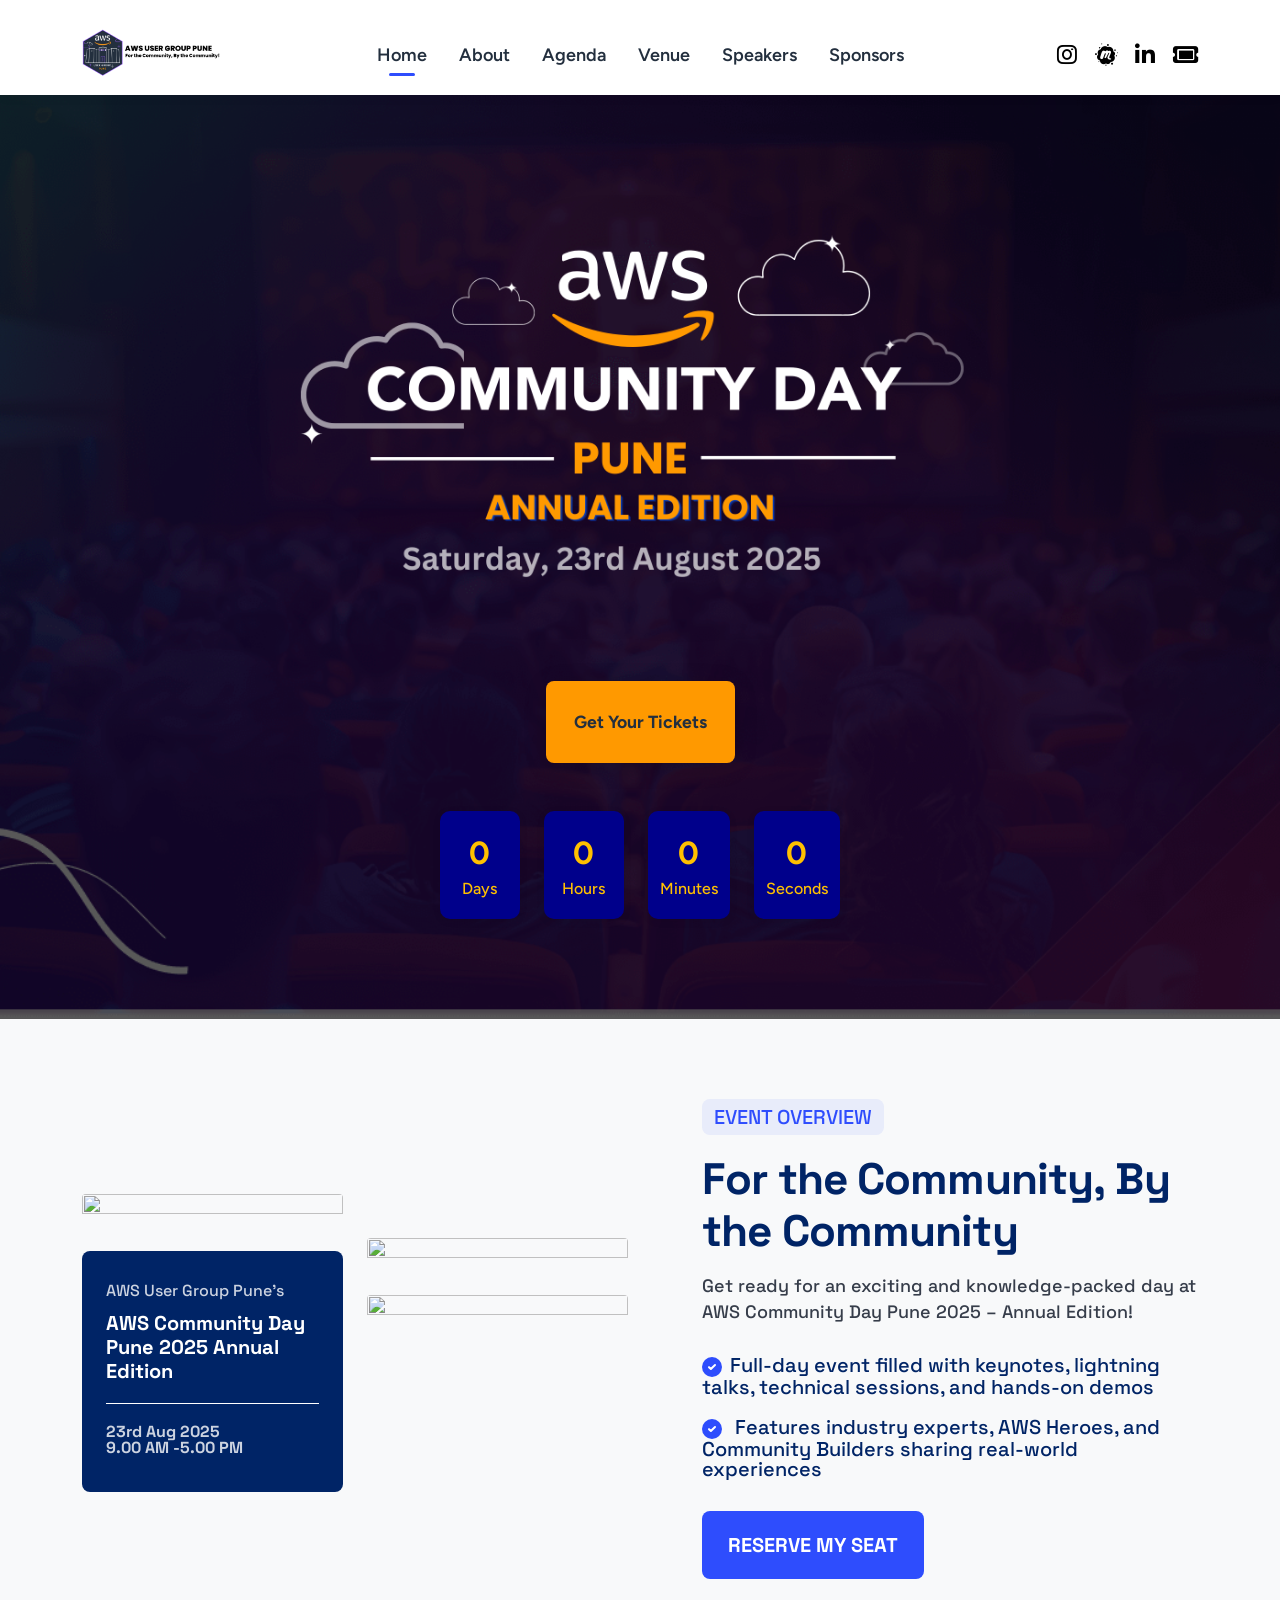
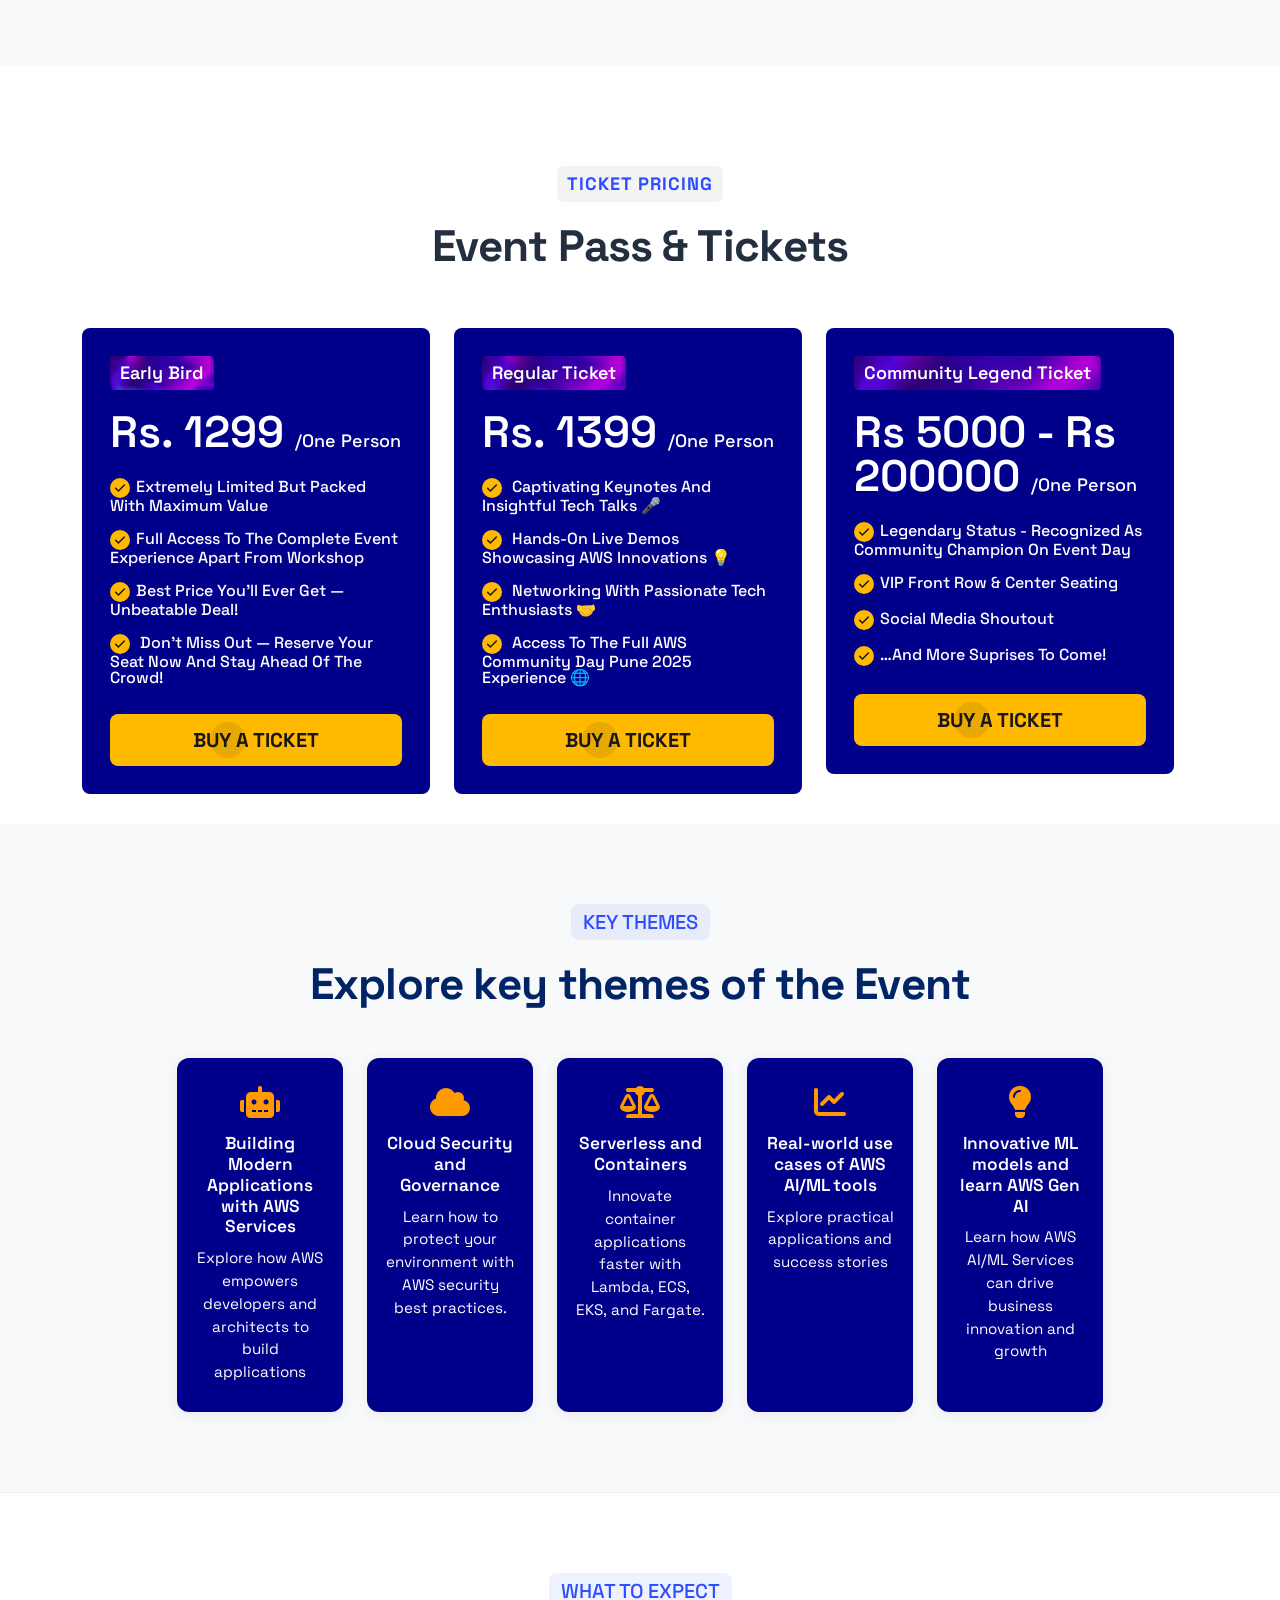
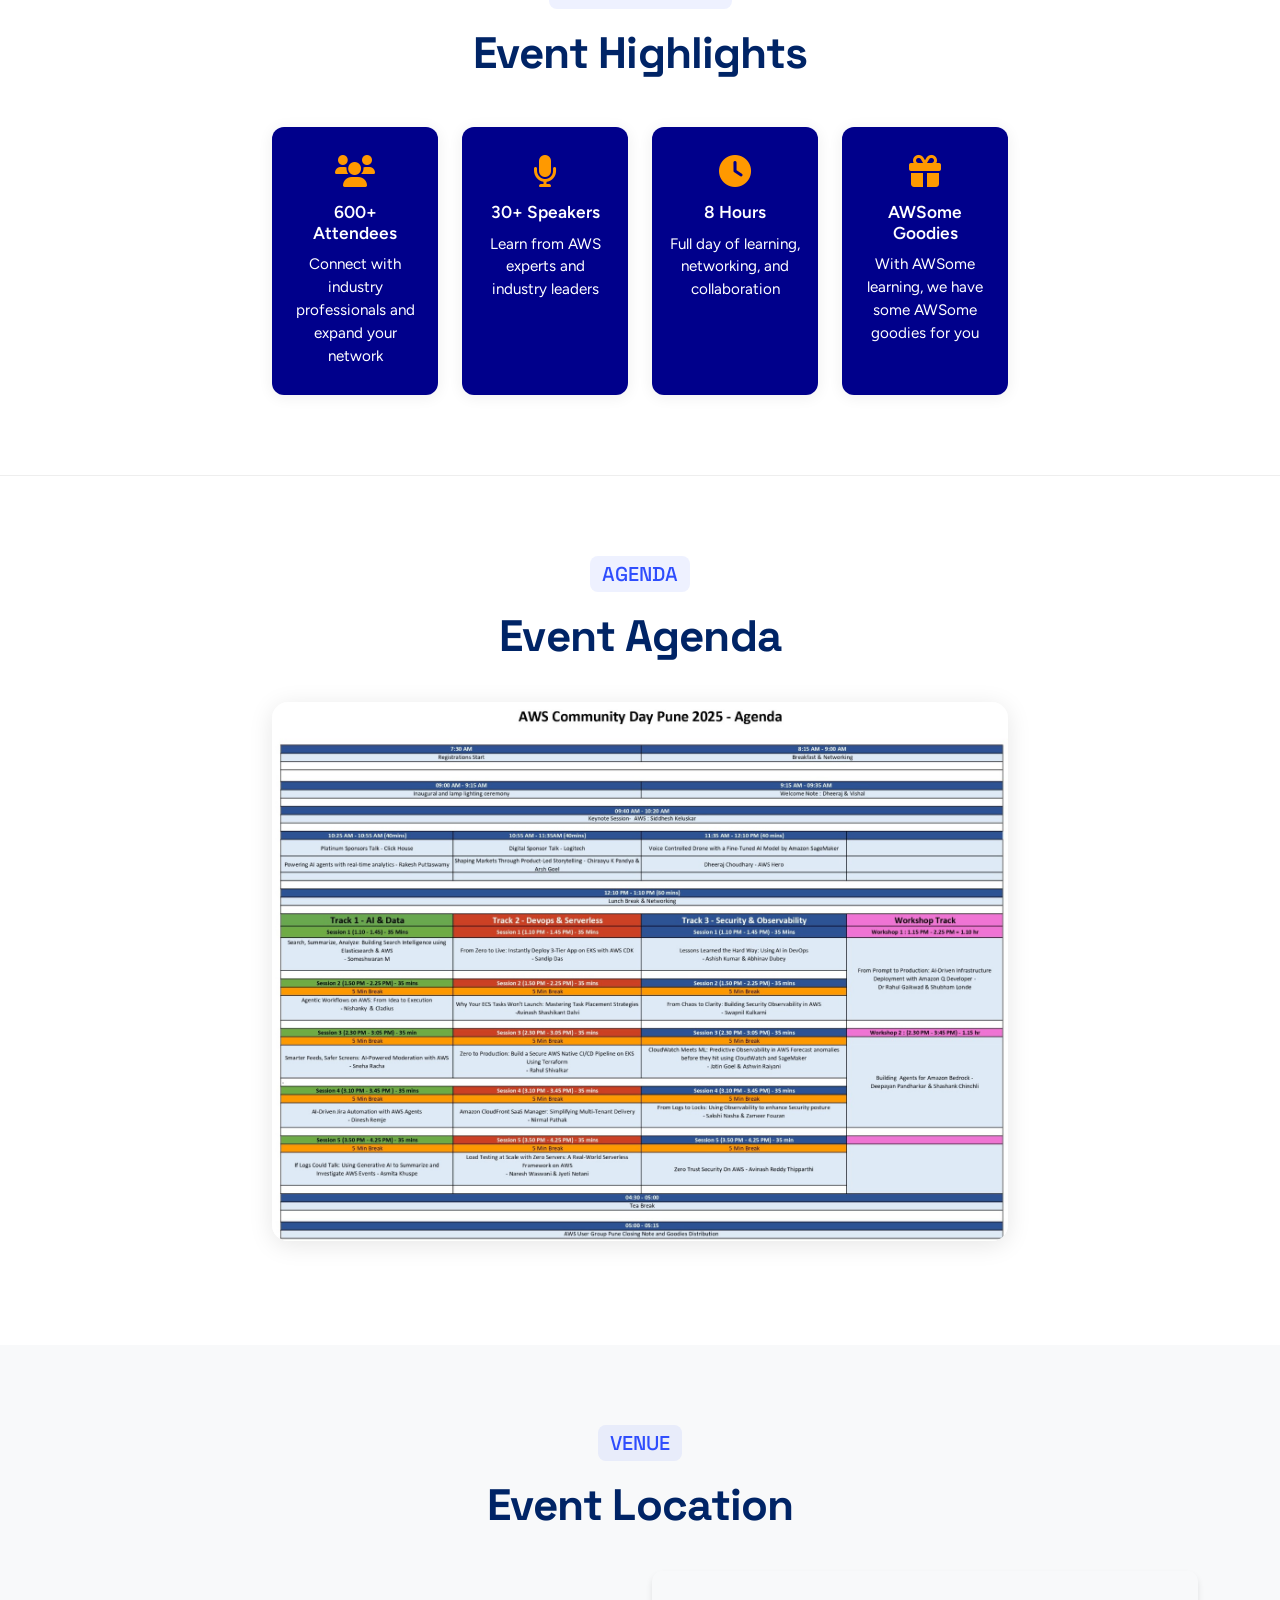
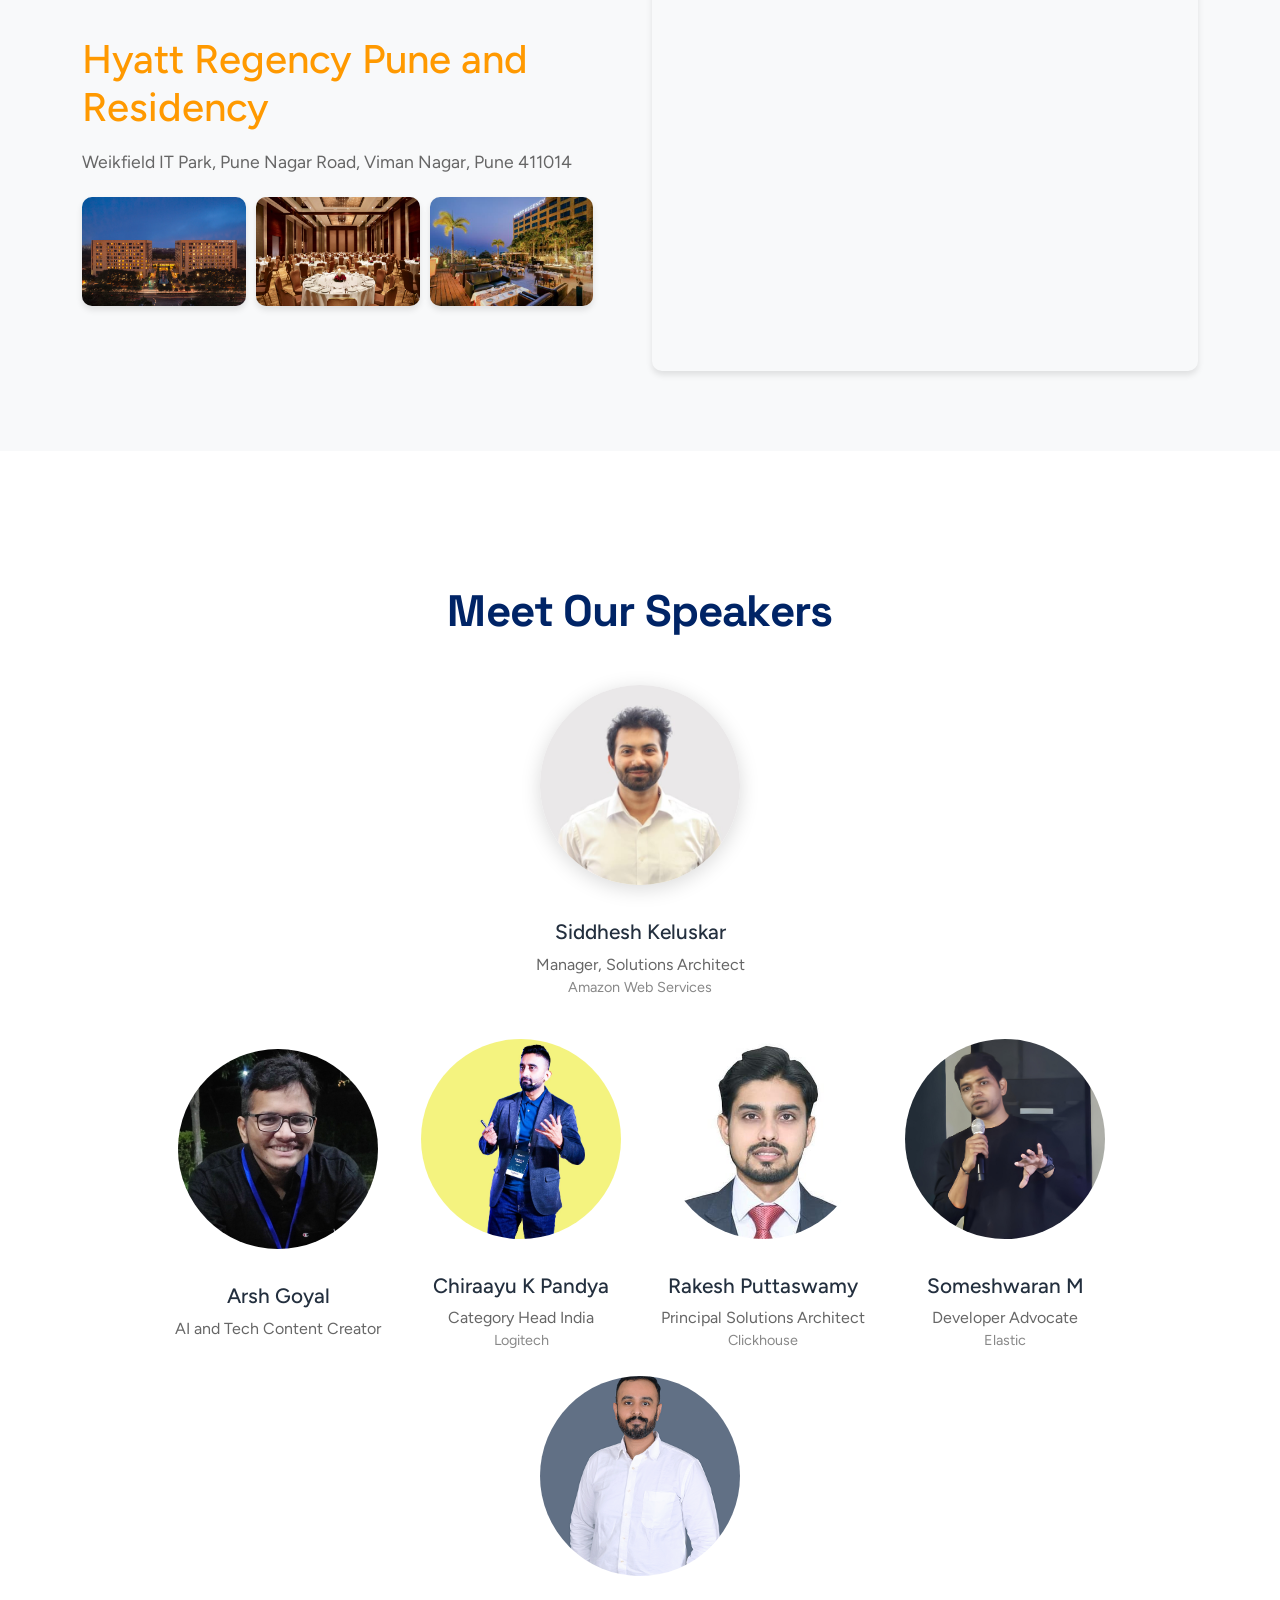
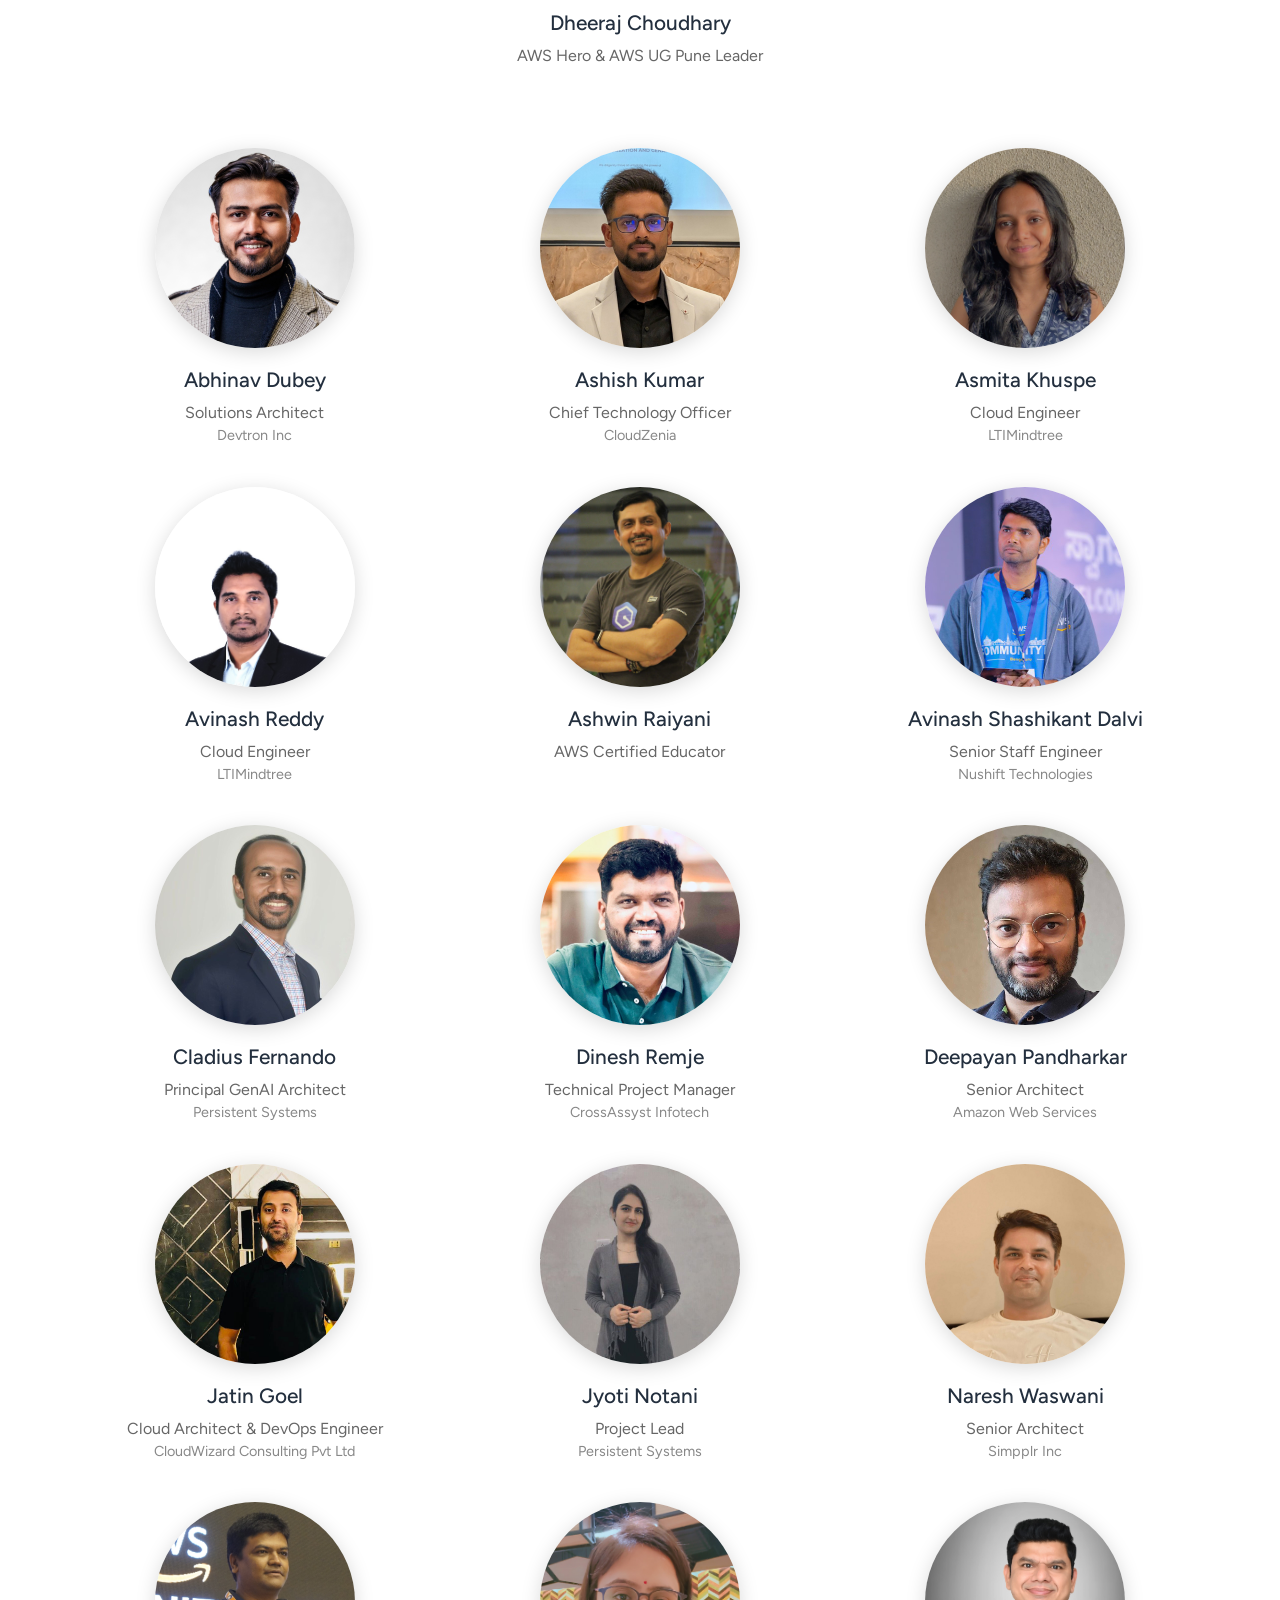
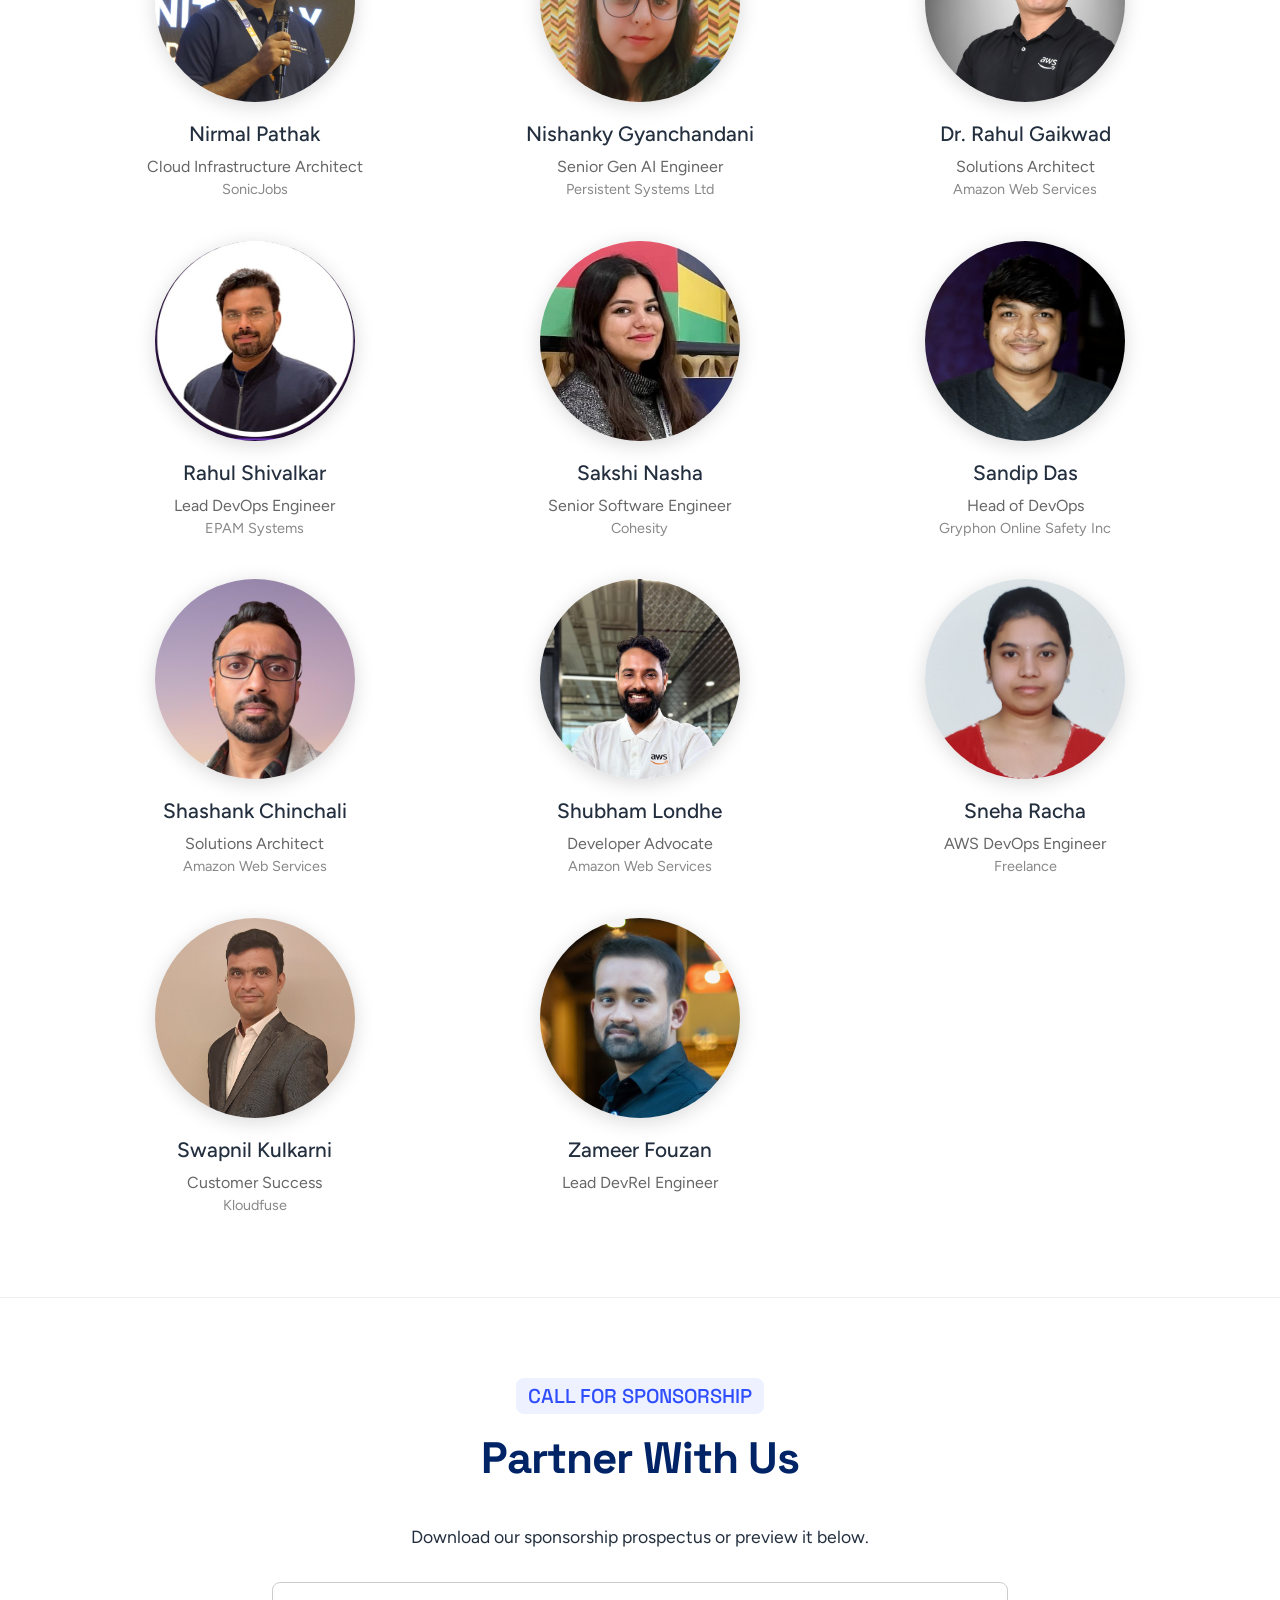
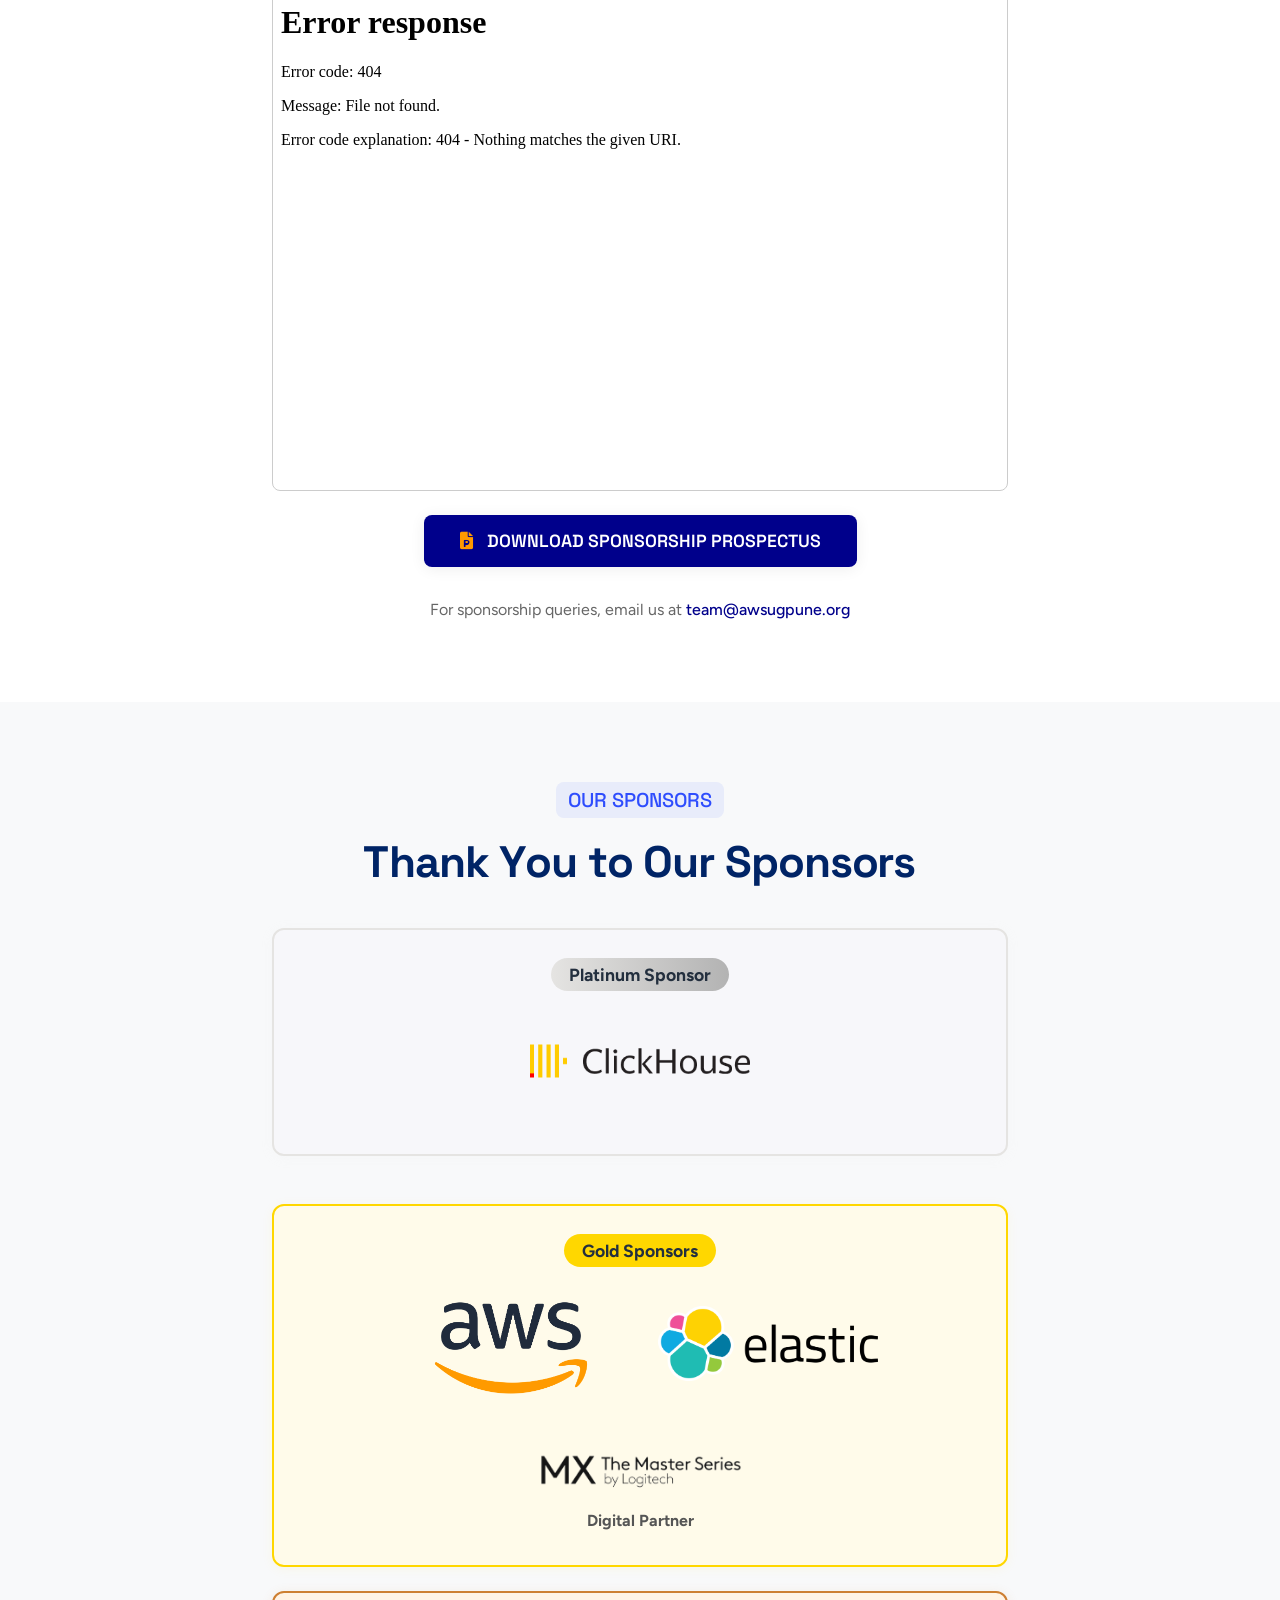
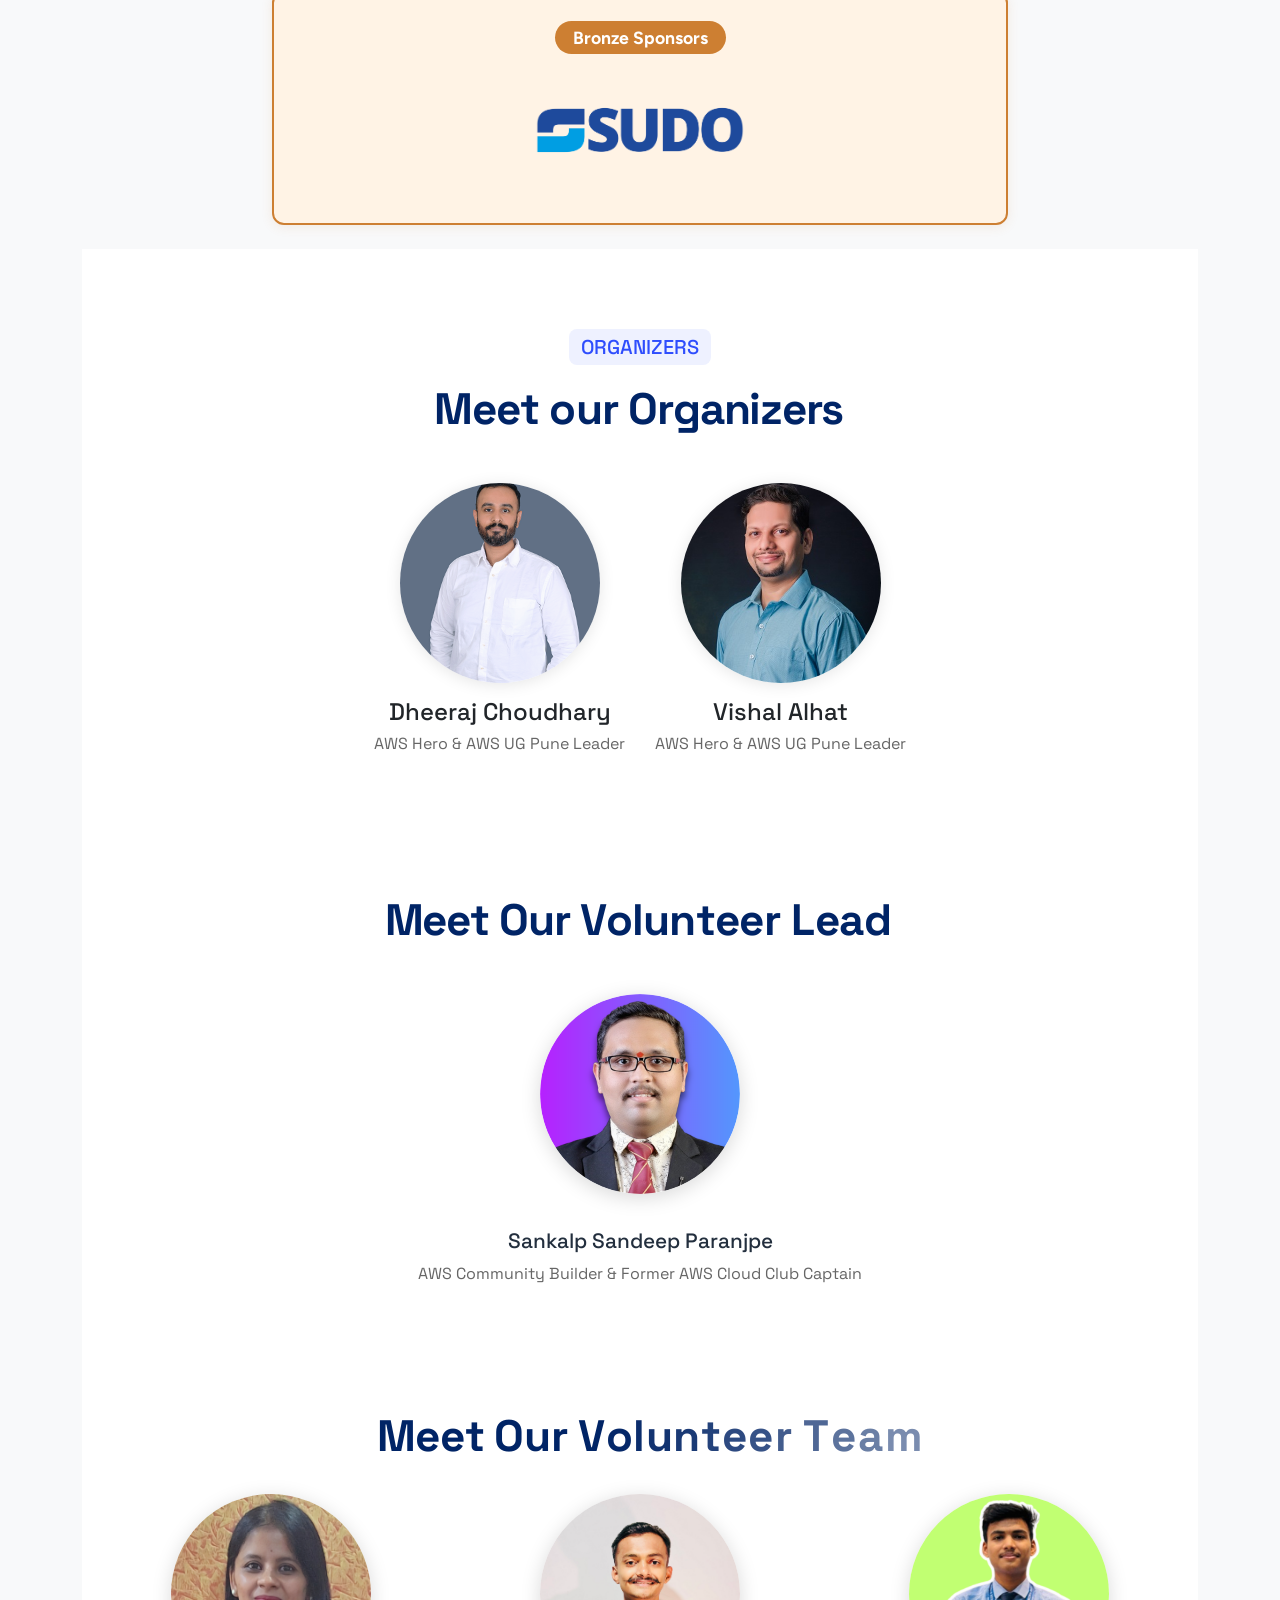
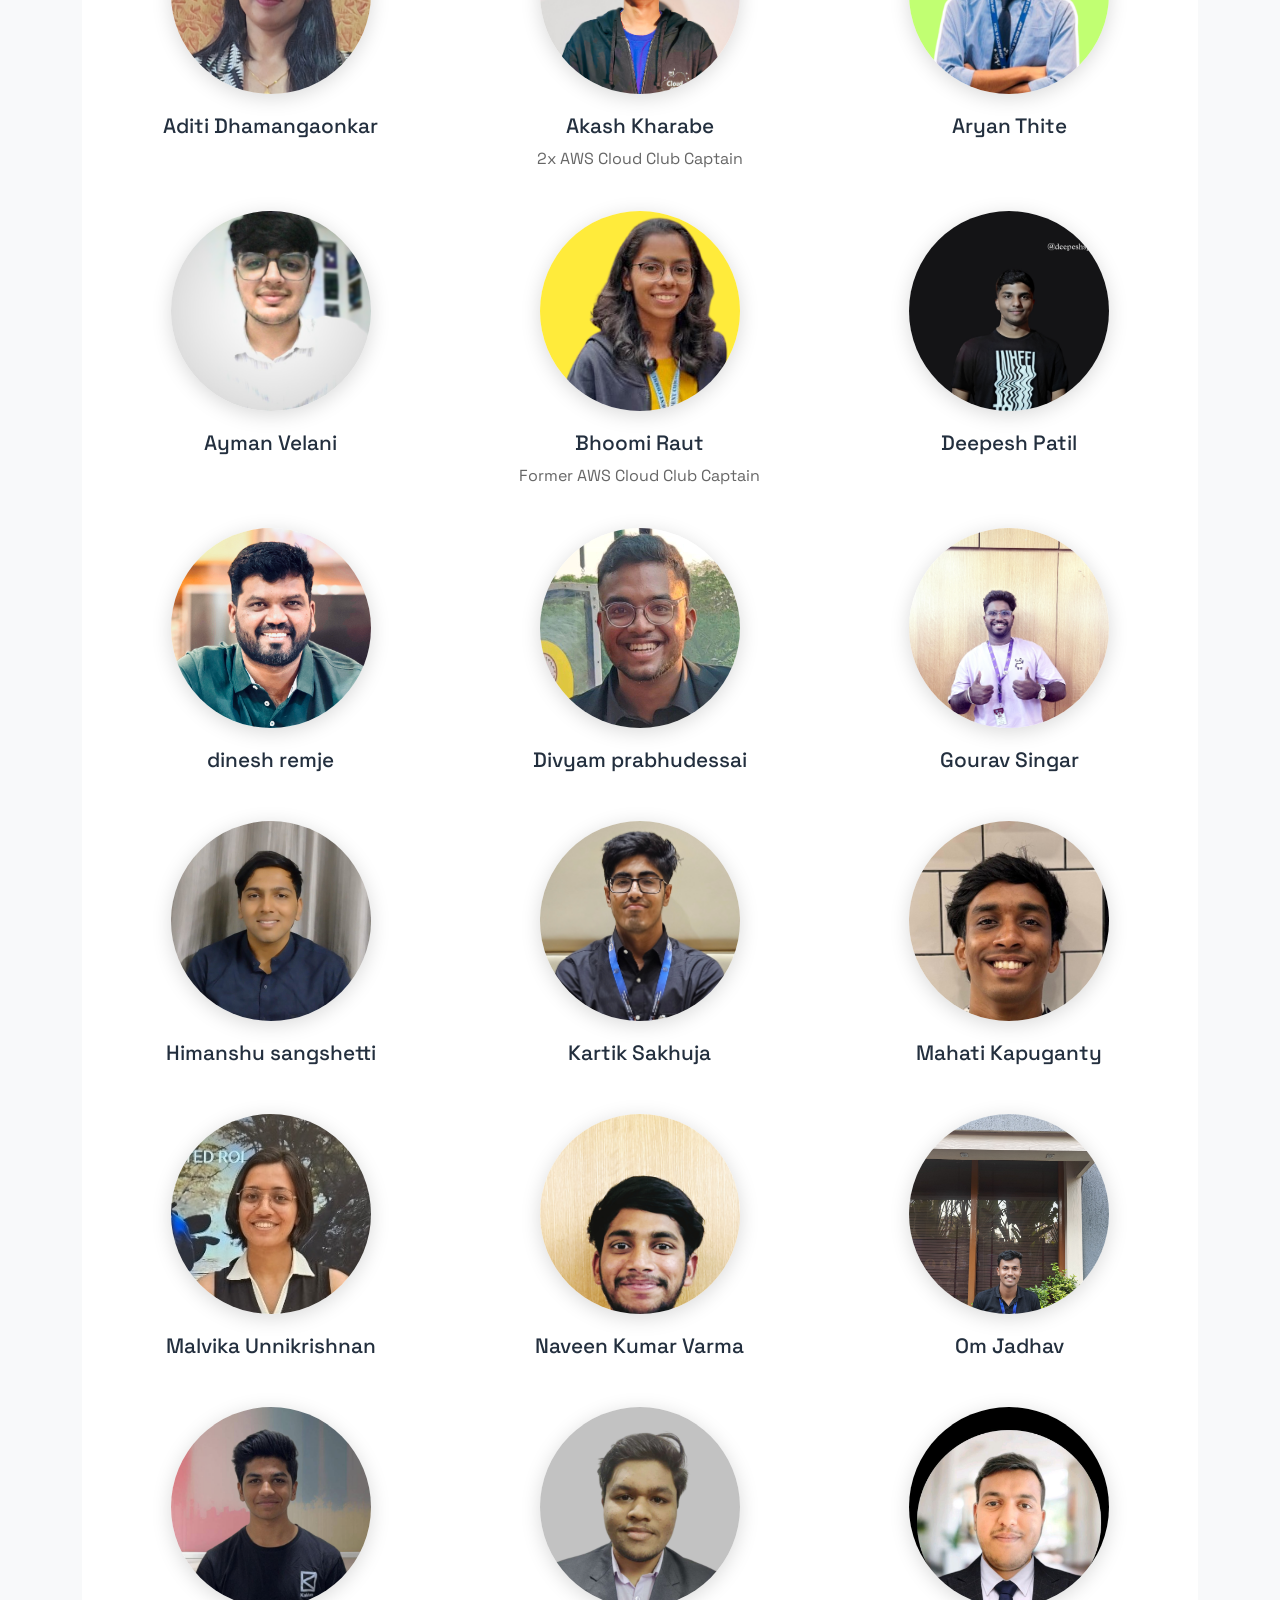
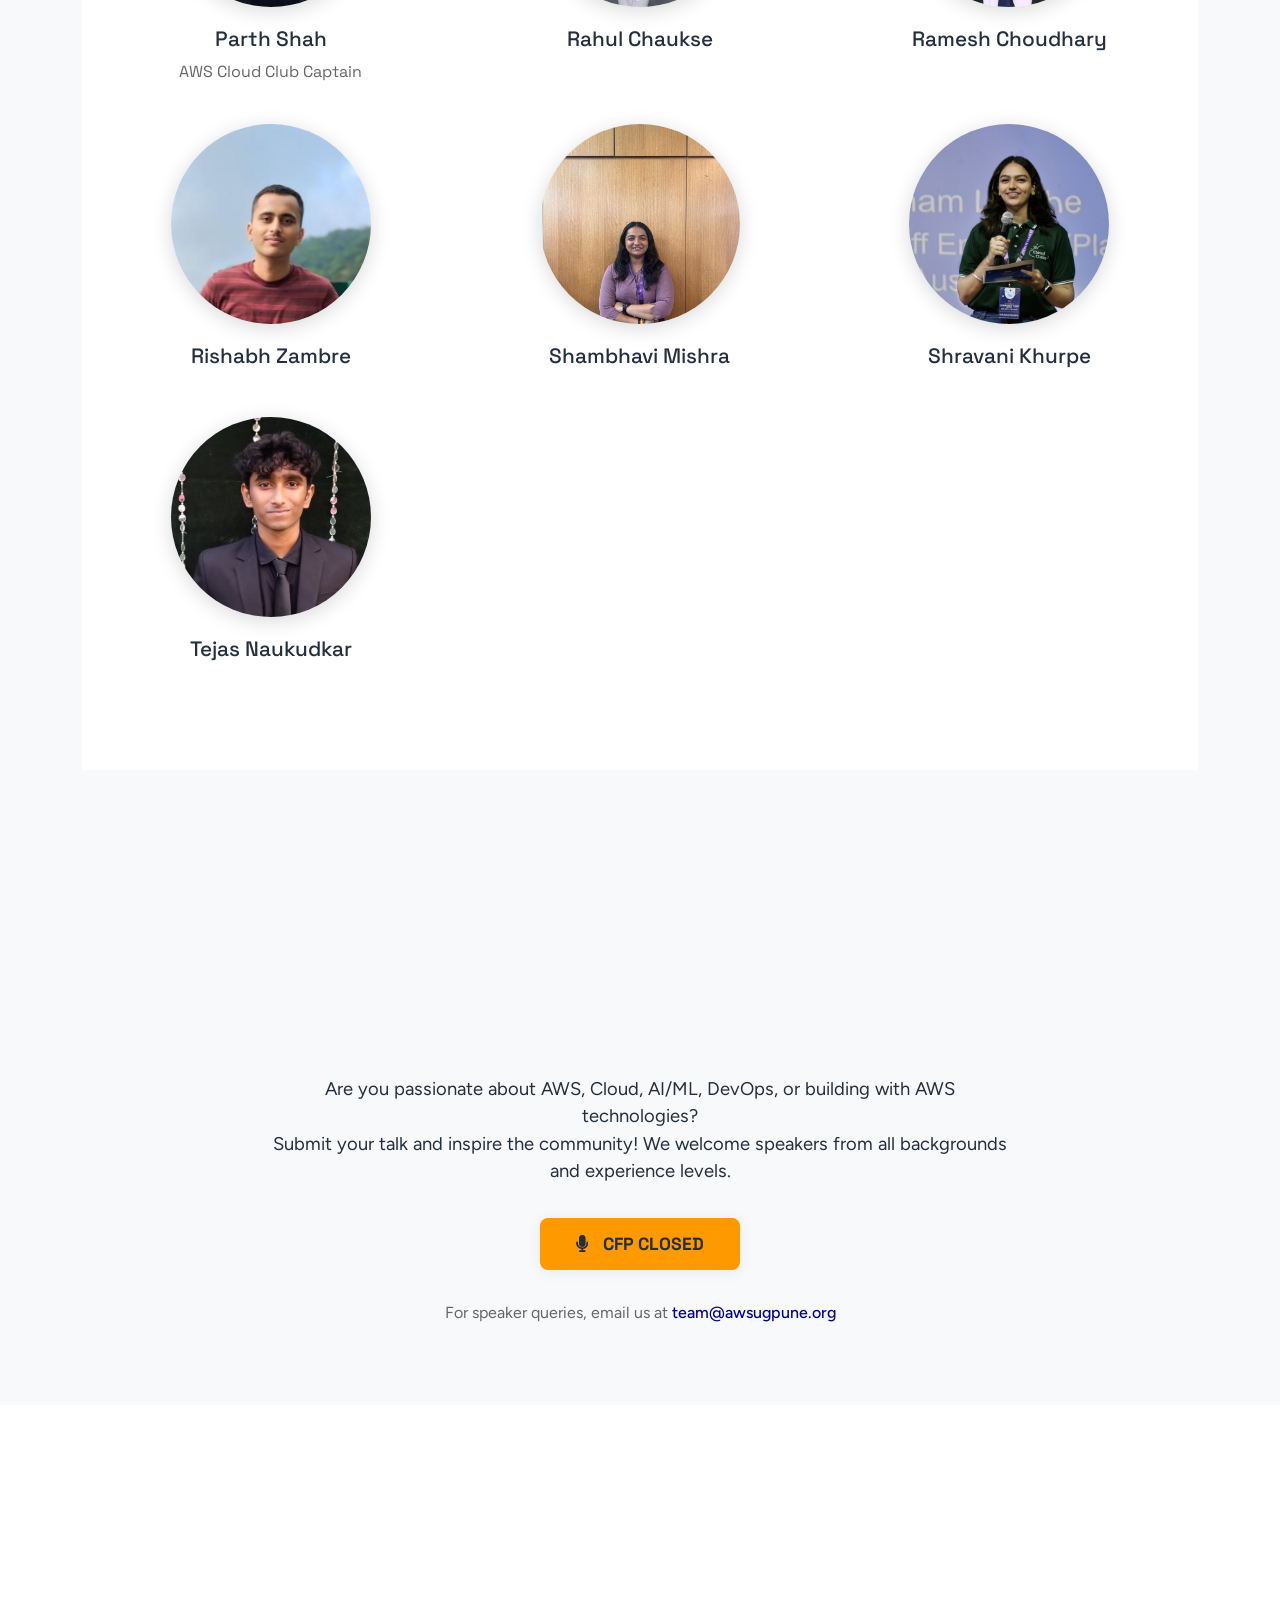
==== commit edb5b721: "911" ====
--- a/index.html
+++ b/index.html
@@ -699,7 +699,7 @@
         </div>
         <div class="row justify-content-center align-items-center">
             <div class="col-lg-8 text-center">
-                <img src="assets/img/UG.jpeg" alt="Event Agenda" style="max-width: 100%; border-radius: 16px; box-shadow: 0 4px 24px rgba(0,0,0,0.10); margin-bottom: 24px;" />
+                <img src="assets/img/agenda.jpg" alt="Event Agenda" style="max-width: 100%; border-radius: 16px; box-shadow: 0 4px 24px rgba(0,0,0,0.10); margin-bottom: 24px;" />
             </div>
         </div>
     </div>
@@ -1451,12 +1451,11 @@
                     <h4 style="margin-bottom: 8px; color: #232f3e; font-size: 1.3rem;">Himanshu sangshetti</h4>
                     <p style="color: #666; font-size: 1rem; margin-bottom: 0;"></p>
                     <p style="color: #888; font-size: 0.9rem; margin-bottom: 0;"></p>
-                    <a href="#" class="linkedin-link" target="_blank" style="display: none;">LinkedIn Profile</a> 
-                </div>
-
-                 <div class="speaker-card" style="text-align: center; position: relative;">
-                    <div class="speaker-image-container" style="position: relative; display: inline-block; margin-bottom: 20px;">
-                        <img src="assets/img/all-images/team/Kartik Sakhuja.jpg" alt="MALAVIKA UNNIKRISHNAN" style="width: 200px; height: 200px; border-radius: 50%; object-fit: cover; object-position: center top; box-shadow: 0 4px 20px rgba(0,0,0,0.15); transition: all 0.3s ease;">
+                    <a href="#" class="linkedin-link" target="_blank" style="display: none;">LinkedIn Profile</a>
+                </div>
+                <div class="speaker-card" style="text-align: center; position: relative;">
+                    <div class="speaker-image-container" style="position: relative; display: inline-block; margin-bottom: 20px;">
+                        <img src="assets/img/all-images/team/ Kartik Sakhuja.jpg" alt="Himanshu sangshetti" style="width: 200px; height: 200px; border-radius: 50%; object-fit: cover; object-position: center top; box-shadow: 0 4px 20px rgba(0,0,0,0.15); transition: all 0.3s ease;">
                         <div class="linkedin-overlay" style="position: absolute; top: 50%; left: 50%; transform: translate(-50%, -50%); opacity: 0; transition: opacity 0.3s ease; background: rgba(0,123,255,0.9); border-radius: 50%; width: 60px; height: 60px; display: flex; align-items: center; justify-content: center; cursor: pointer;">
                             <i class="fab fa-linkedin" style="color: white; font-size: 24px;"></i>
                         </div>
@@ -1466,10 +1465,6 @@
                     <p style="color: #888; font-size: 0.9rem; margin-bottom: 0;"></p>
                     <a href="#" class="linkedin-link" target="_blank" style="display: none;">LinkedIn Profile</a>
                 </div>
-
-             
-
-
                    <div class="speaker-card" style="text-align: center; position: relative;">
                     <div class="speaker-image-container" style="position: relative; display: inline-block; margin-bottom: 20px;">
                         <img src="assets/img/all-images/team/mahati.jpg" alt="MALAVIKA UNNIKRISHNAN" style="width: 200px; height: 200px; border-radius: 50%; object-fit: cover; object-position: center top; box-shadow: 0 4px 20px rgba(0,0,0,0.15); transition: all 0.3s ease;">
@@ -1483,7 +1478,6 @@
                     <a href="#" class="linkedin-link" target="_blank" style="display: none;">LinkedIn Profile</a>
                 </div>
 
-               
                 <div class="speaker-card" style="text-align: center; position: relative;">
                     <div class="speaker-image-container" style="position: relative; display: inline-block; margin-bottom: 20px;">
                         <img src="assets/img/all-images/team/MALAVIKA UNNIKRISHNAN.jpg" alt="MALAVIKA UNNIKRISHNAN" style="width: 200px; height: 200px; border-radius: 50%; object-fit: cover; object-position: center top; box-shadow: 0 4px 20px rgba(0,0,0,0.15); transition: all 0.3s ease;">
@@ -1549,9 +1543,9 @@
                     <a href="#" class="linkedin-link" target="_blank" style="display: none;">LinkedIn Profile</a>
                 </div>
 
-                <div class="speaker-card" style="text-align: center; position: relative;">
-                    <div class="speaker-image-container" style="position: relative; display: inline-block; margin-bottom: 20px;">
-                        <img src="assets/img/all-images/team/Ramesh Choudhary.jpg" alt="Rishabh Zambre" style="width: 200px; height: 200px; border-radius: 50%; object-fit: cover; object-position: center top; box-shadow: 0 4px 20px rgba(0,0,0,0.15); transition: all 0.3s ease;">
+                 <div class="speaker-card" style="text-align: center; position: relative;">
+                    <div class="speaker-image-container" style="position: relative; display: inline-block; margin-bottom: 20px;">
+                        <img src="assets/img/all-images/team/Ramesh Choudhary.jpg" alt="Rahul Chaukse" style="width: 200px; height: 200px; border-radius: 50%; object-fit: cover; object-position: center top; box-shadow: 0 4px 20px rgba(0,0,0,0.15); transition: all 0.3s ease;">
                         <div class="linkedin-overlay" style="position: absolute; top: 50%; left: 50%; transform: translate(-50%, -50%); opacity: 0; transition: opacity 0.3s ease; background: rgba(0,123,255,0.9); border-radius: 50%; width: 60px; height: 60px; display: flex; align-items: center; justify-content: center; cursor: pointer;">
                             <i class="fab fa-linkedin" style="color: white; font-size: 24px;"></i>
                         </div>
@@ -1561,7 +1555,6 @@
                     <p style="color: #888; font-size: 0.9rem; margin-bottom: 0;"></p>
                     <a href="#" class="linkedin-link" target="_blank" style="display: none;">LinkedIn Profile</a>
                 </div>
-
 
                  <div class="speaker-card" style="text-align: center; position: relative;">
                     <div class="speaker-image-container" style="position: relative; display: inline-block; margin-bottom: 20px;">
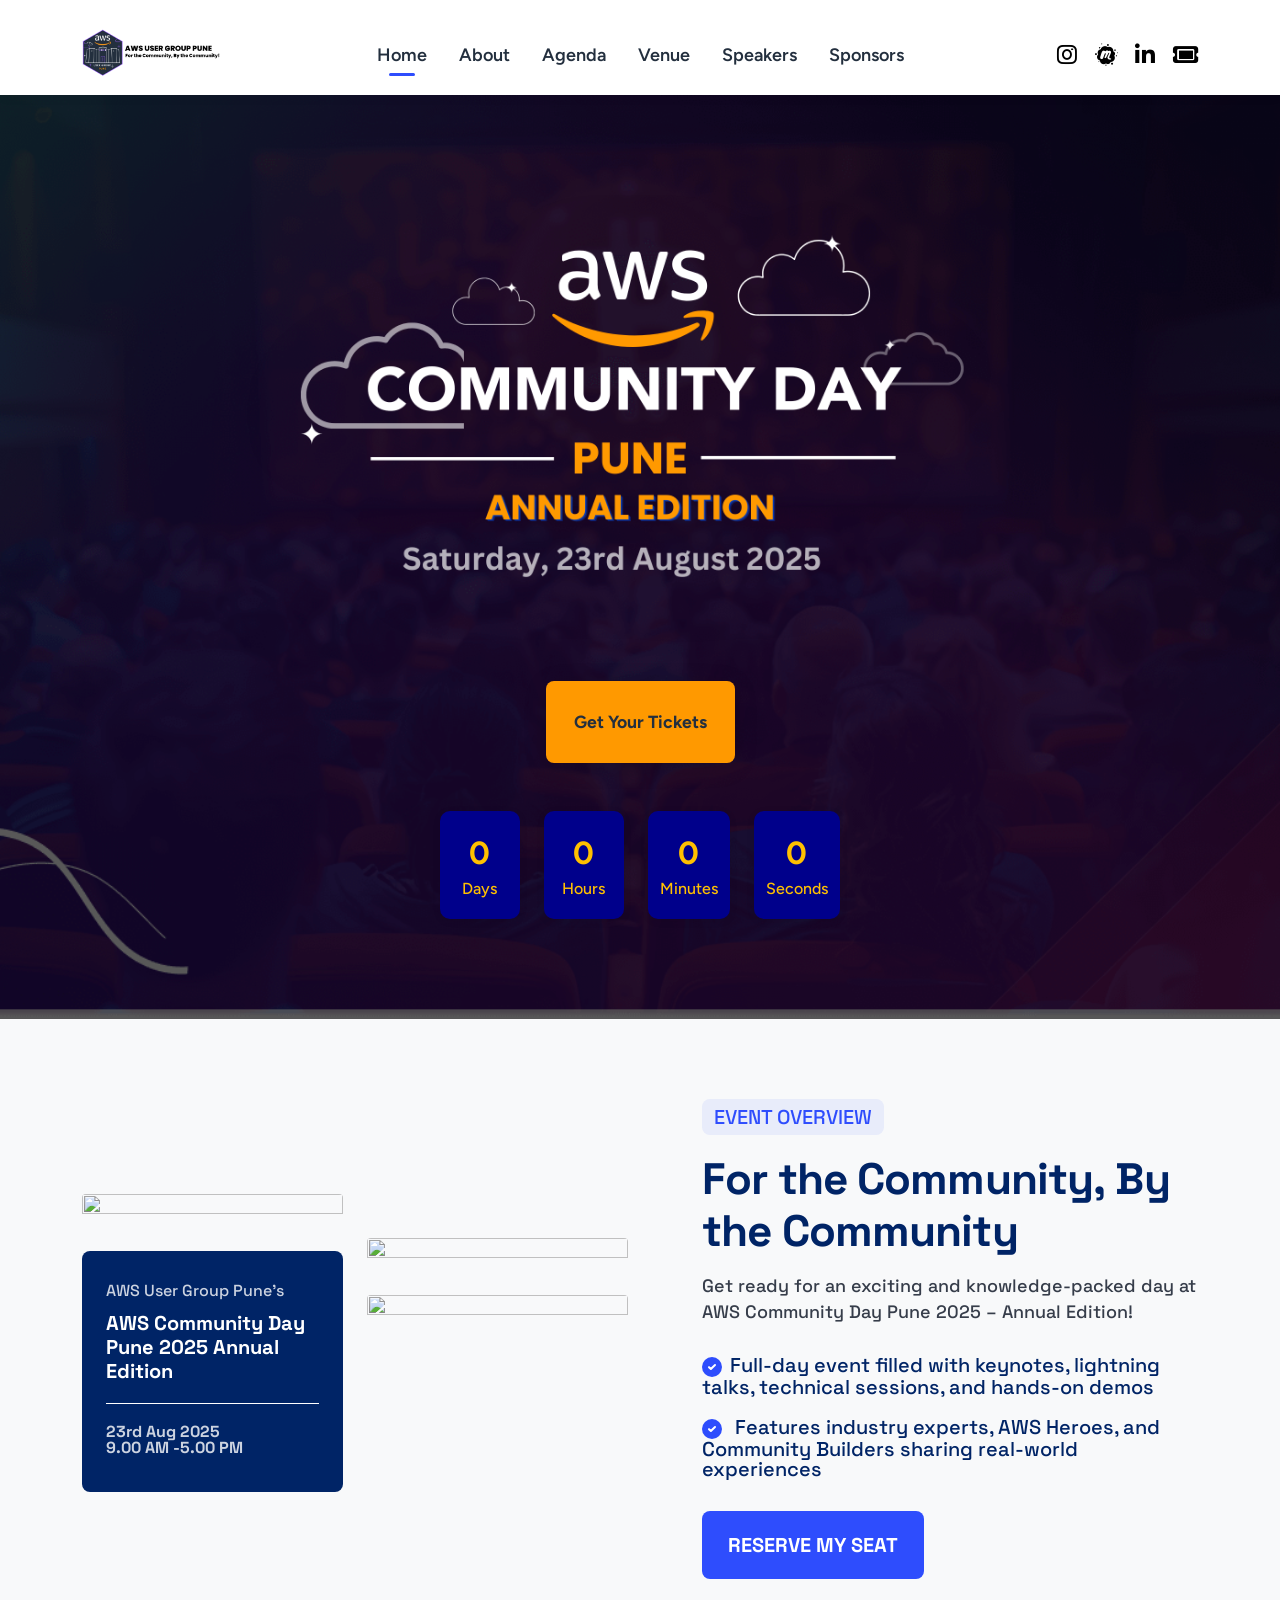
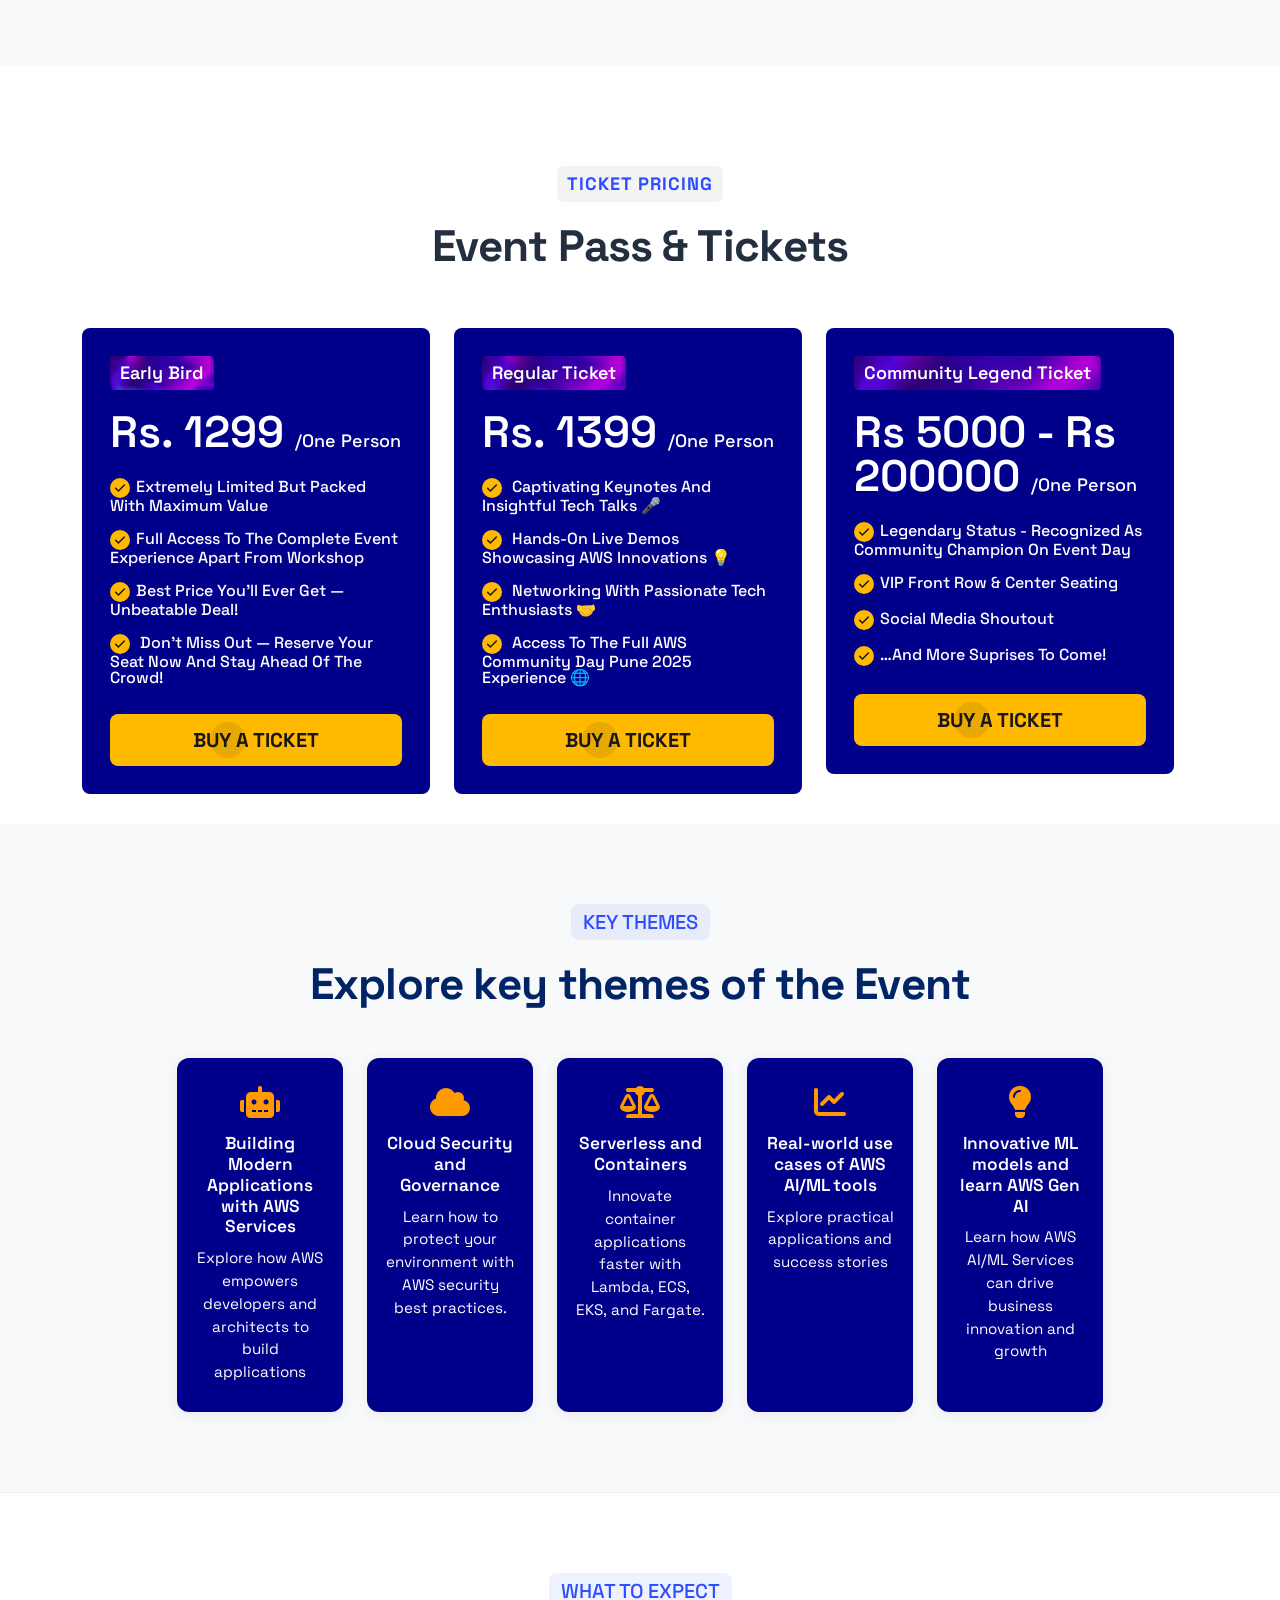
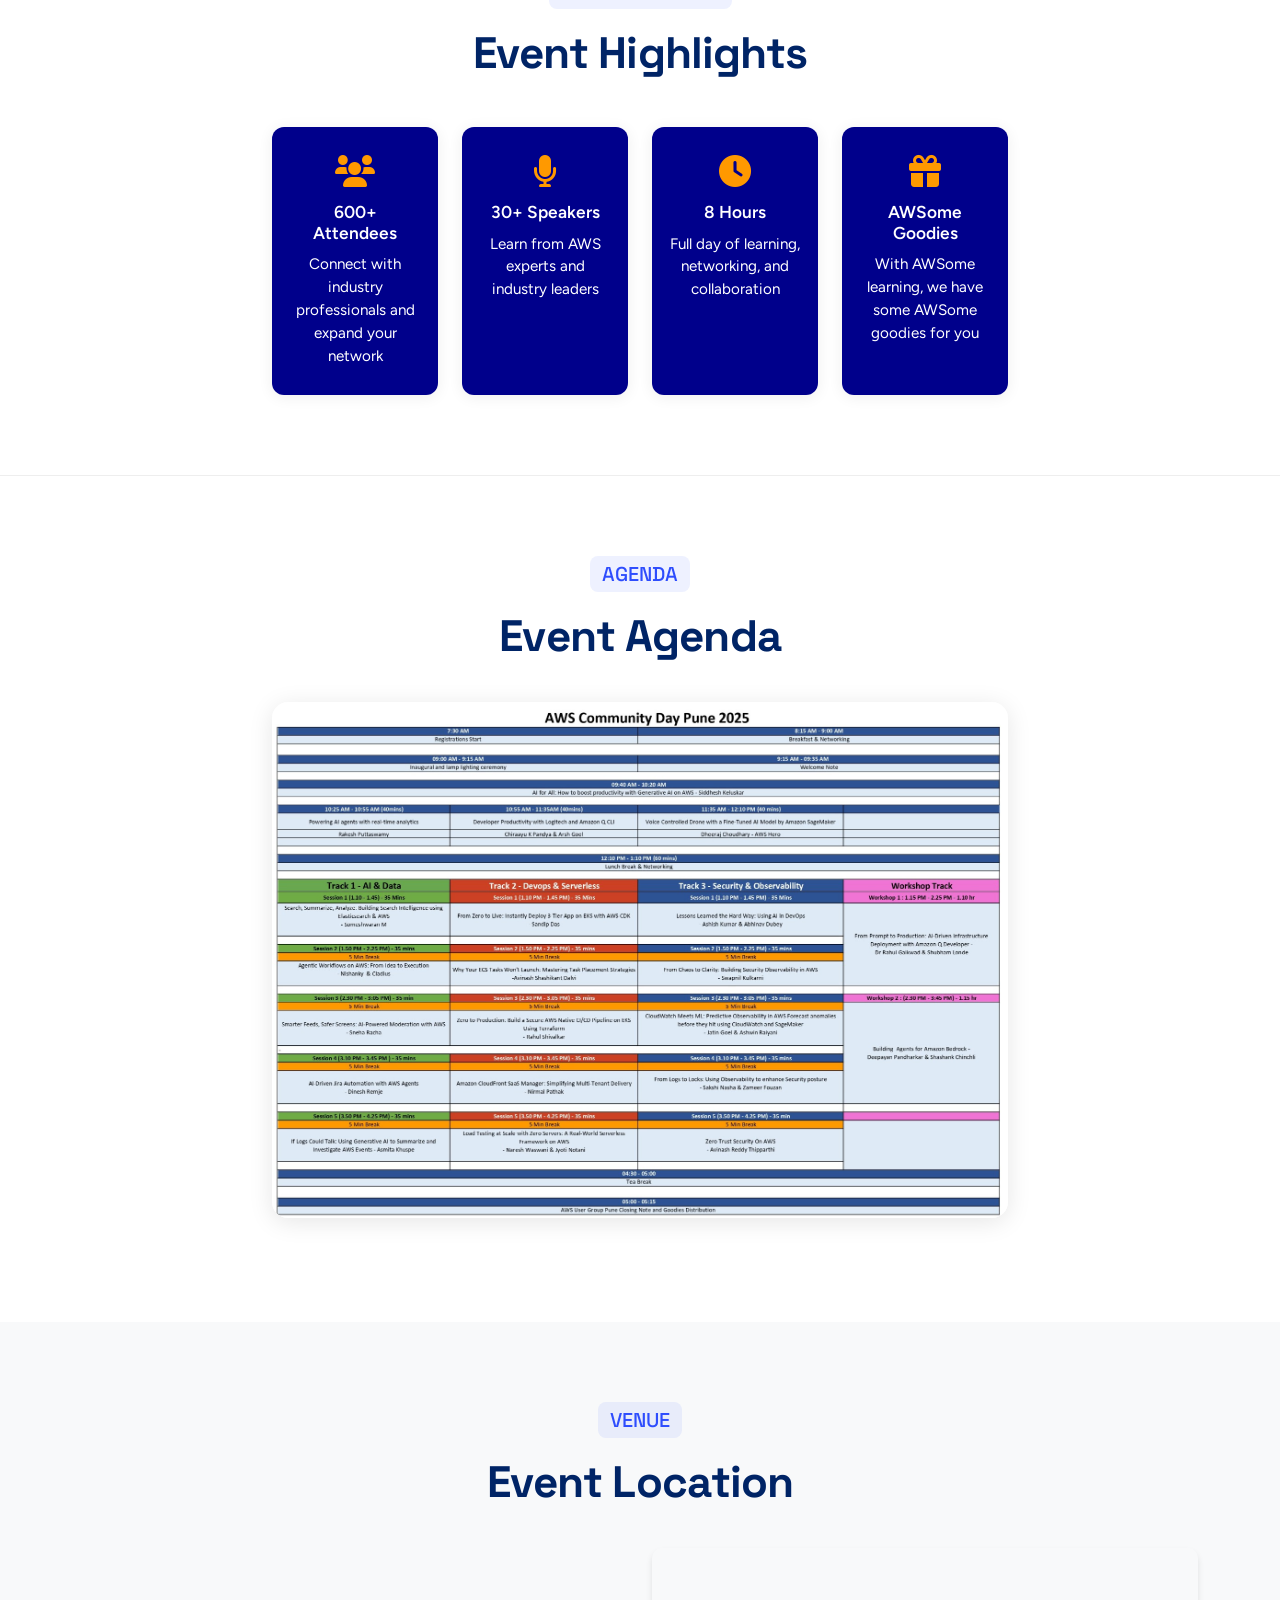
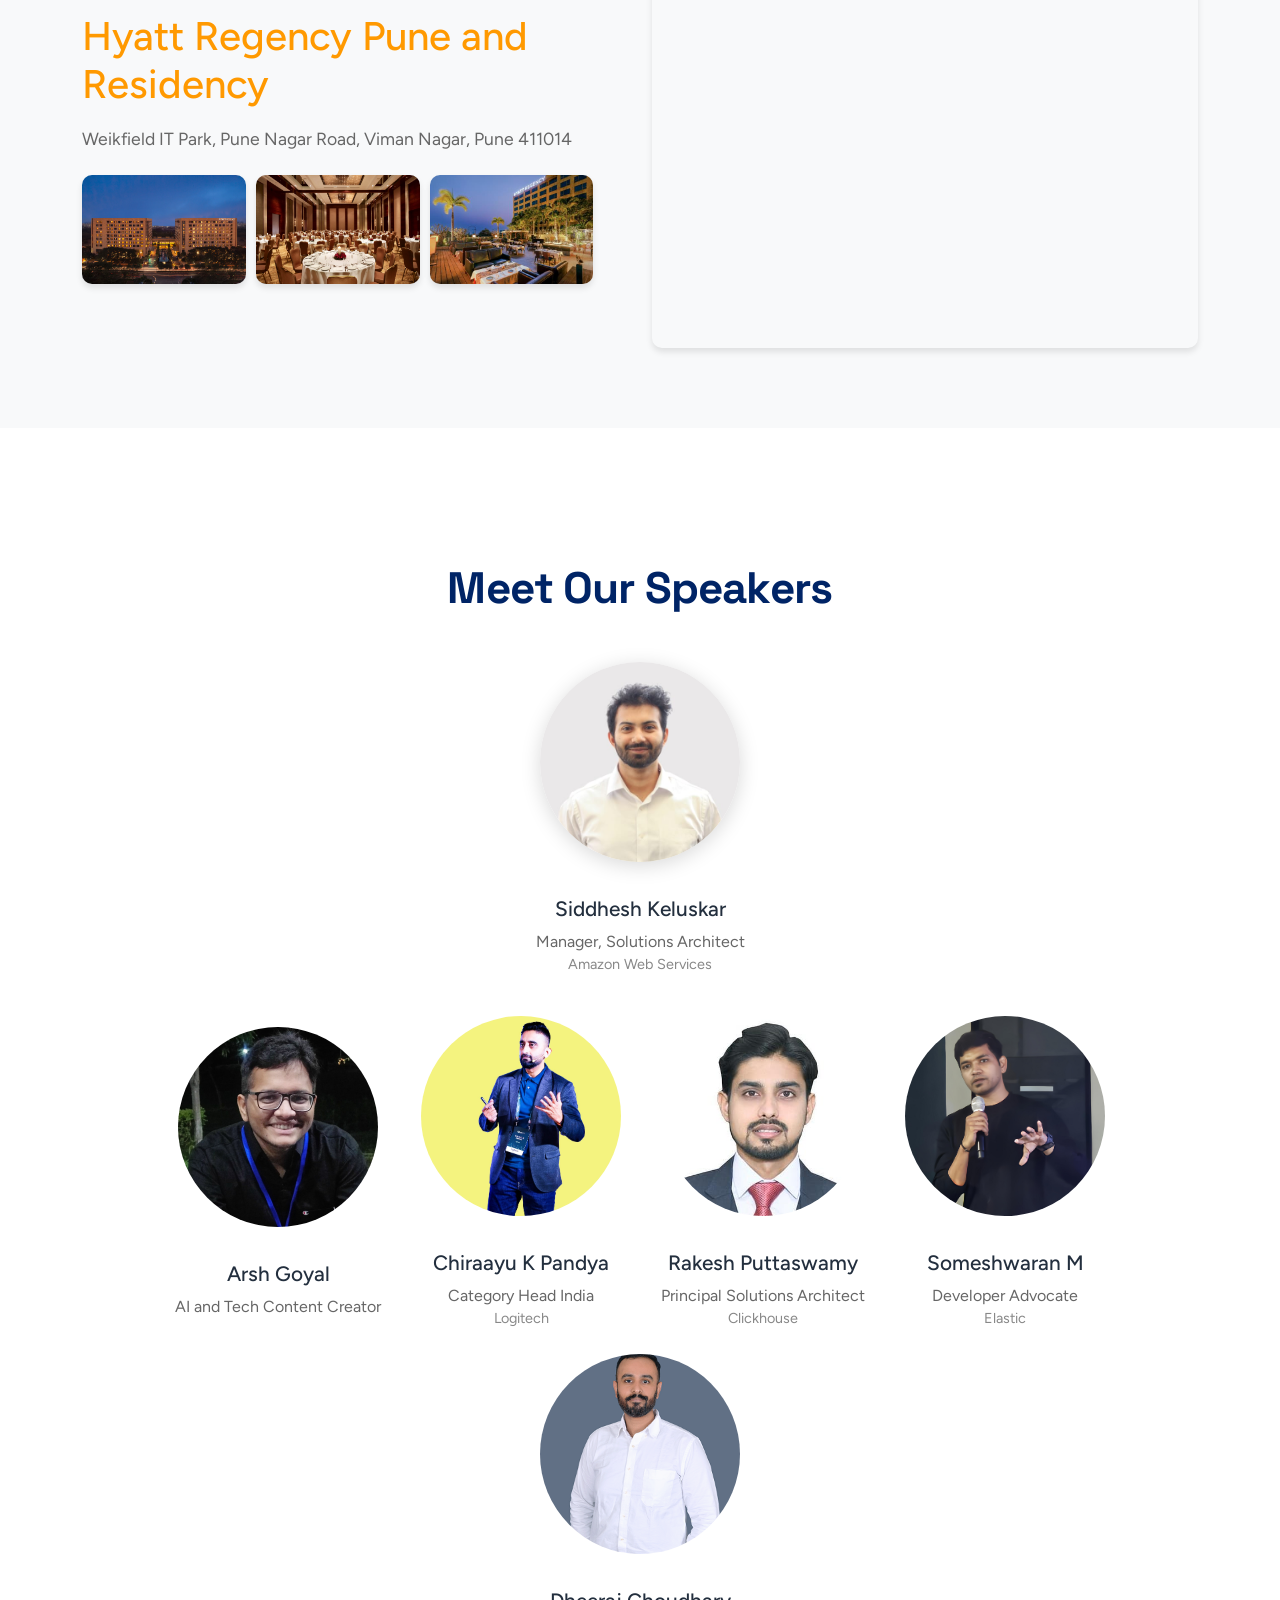
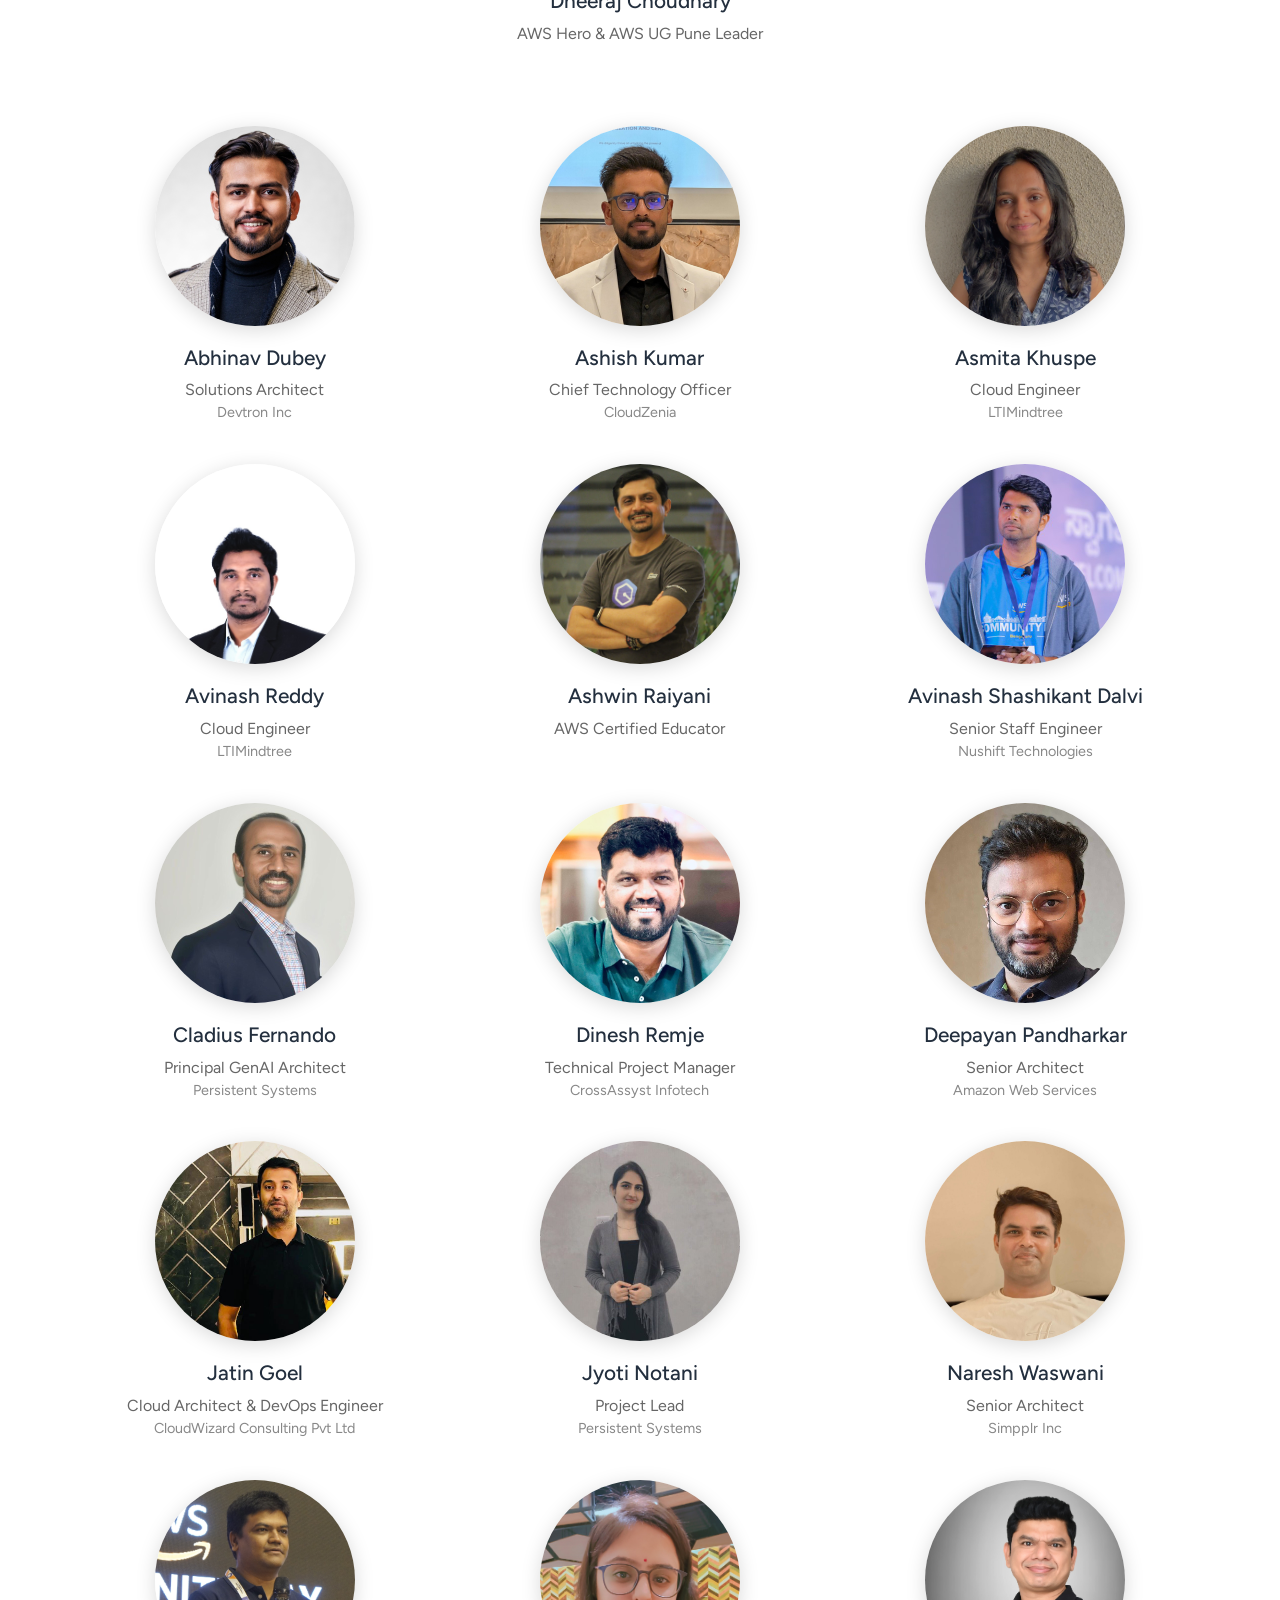
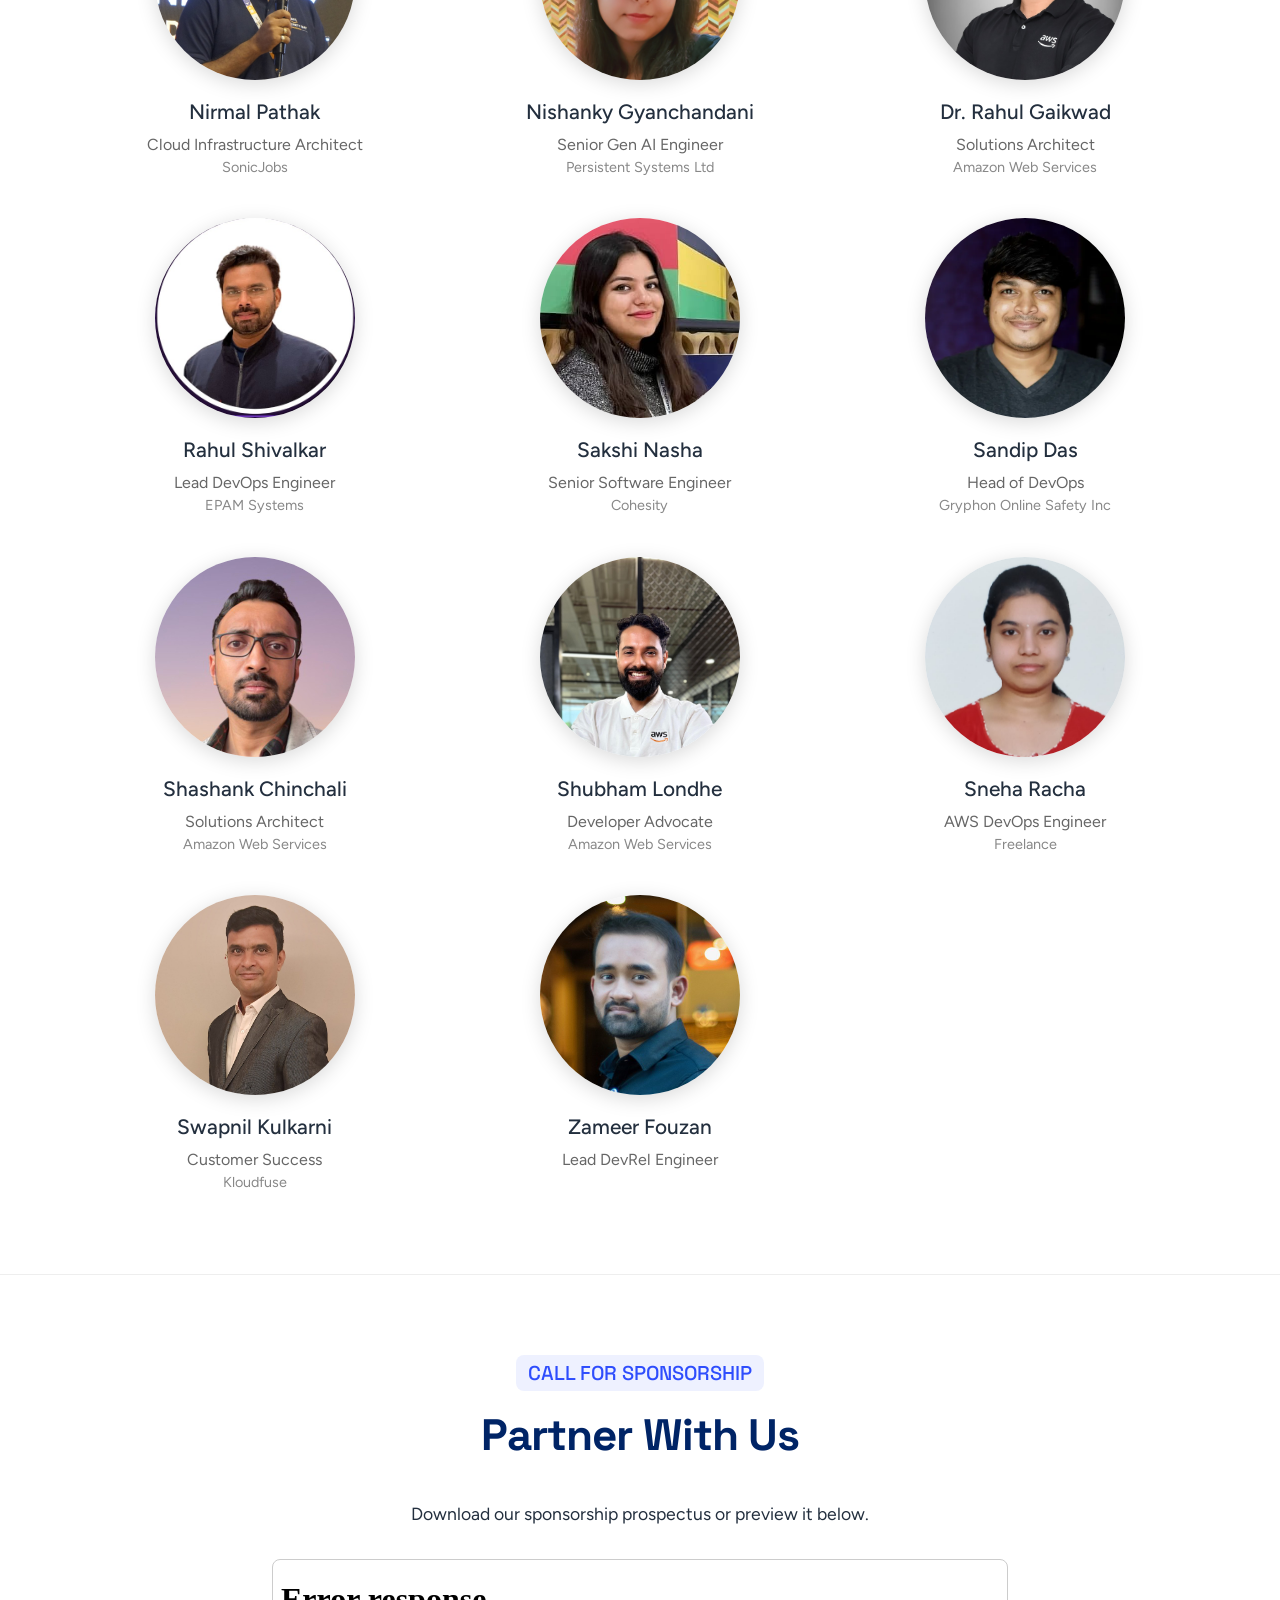
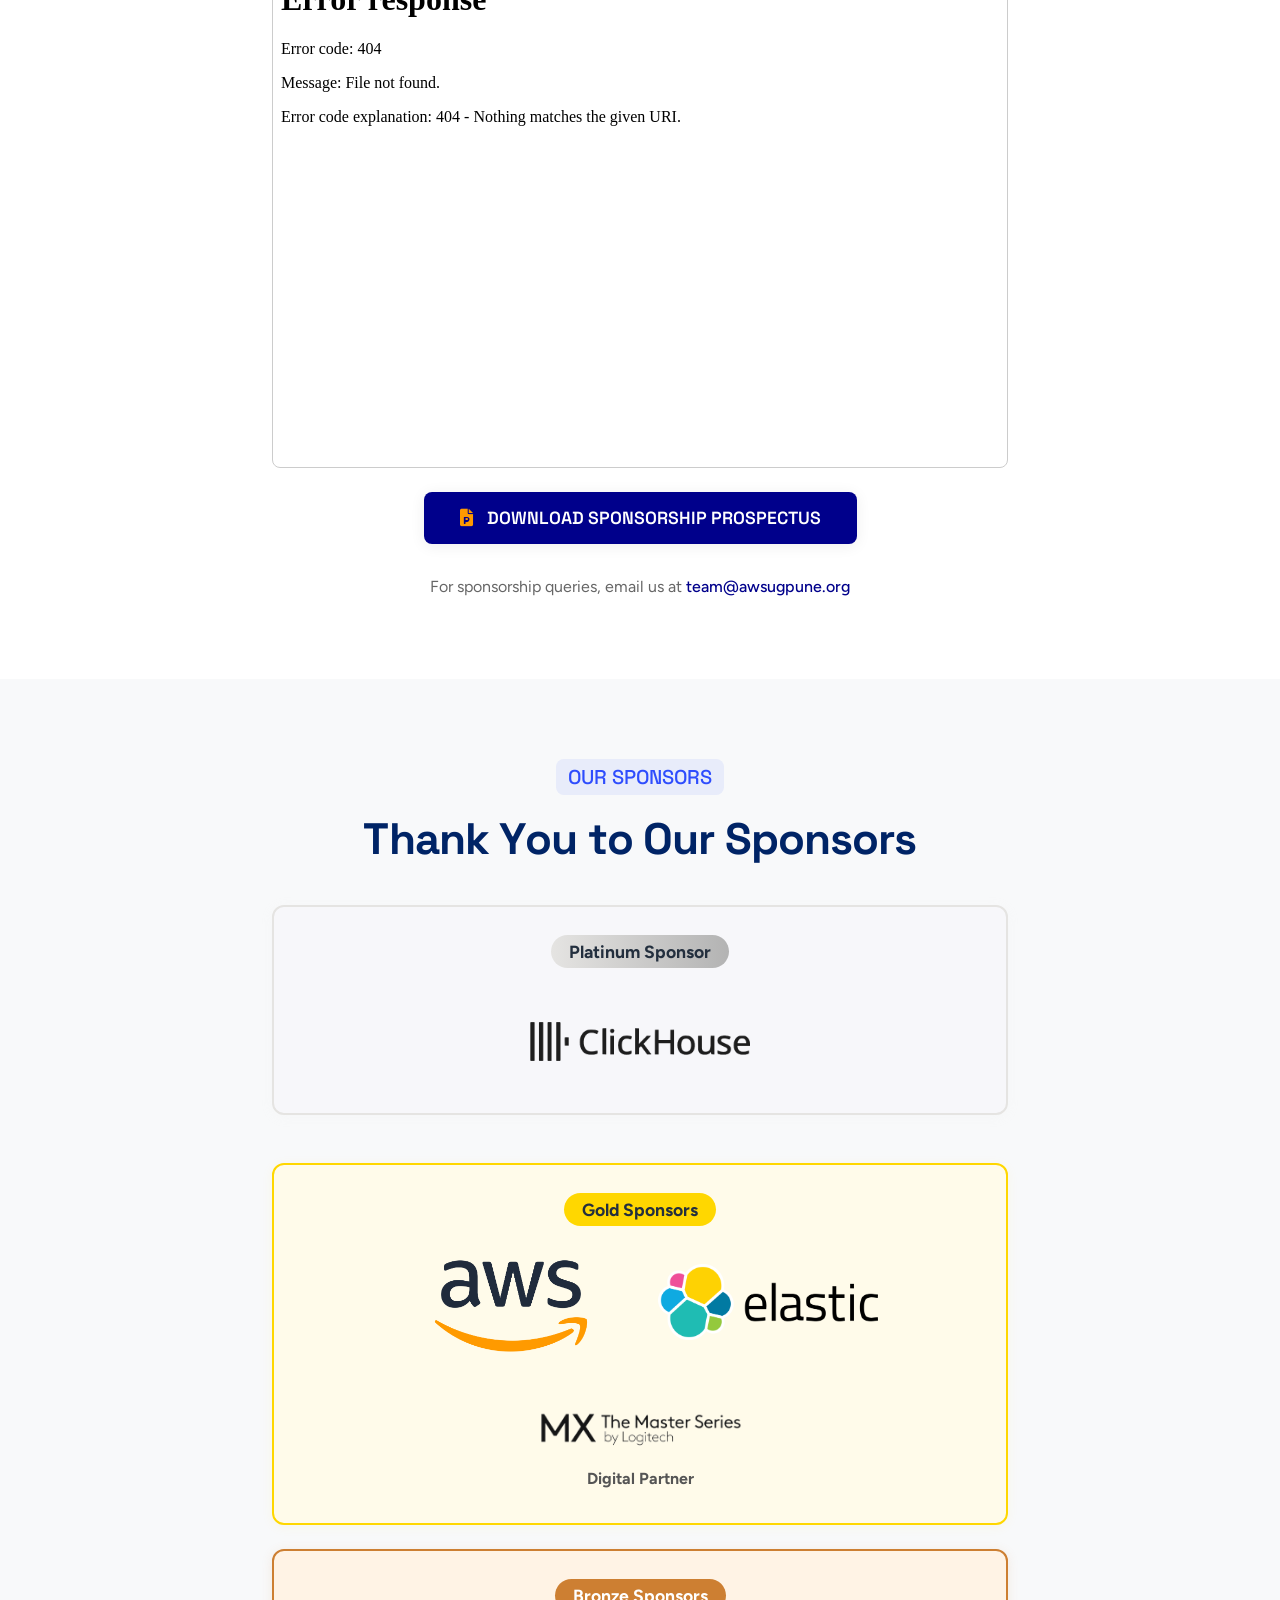
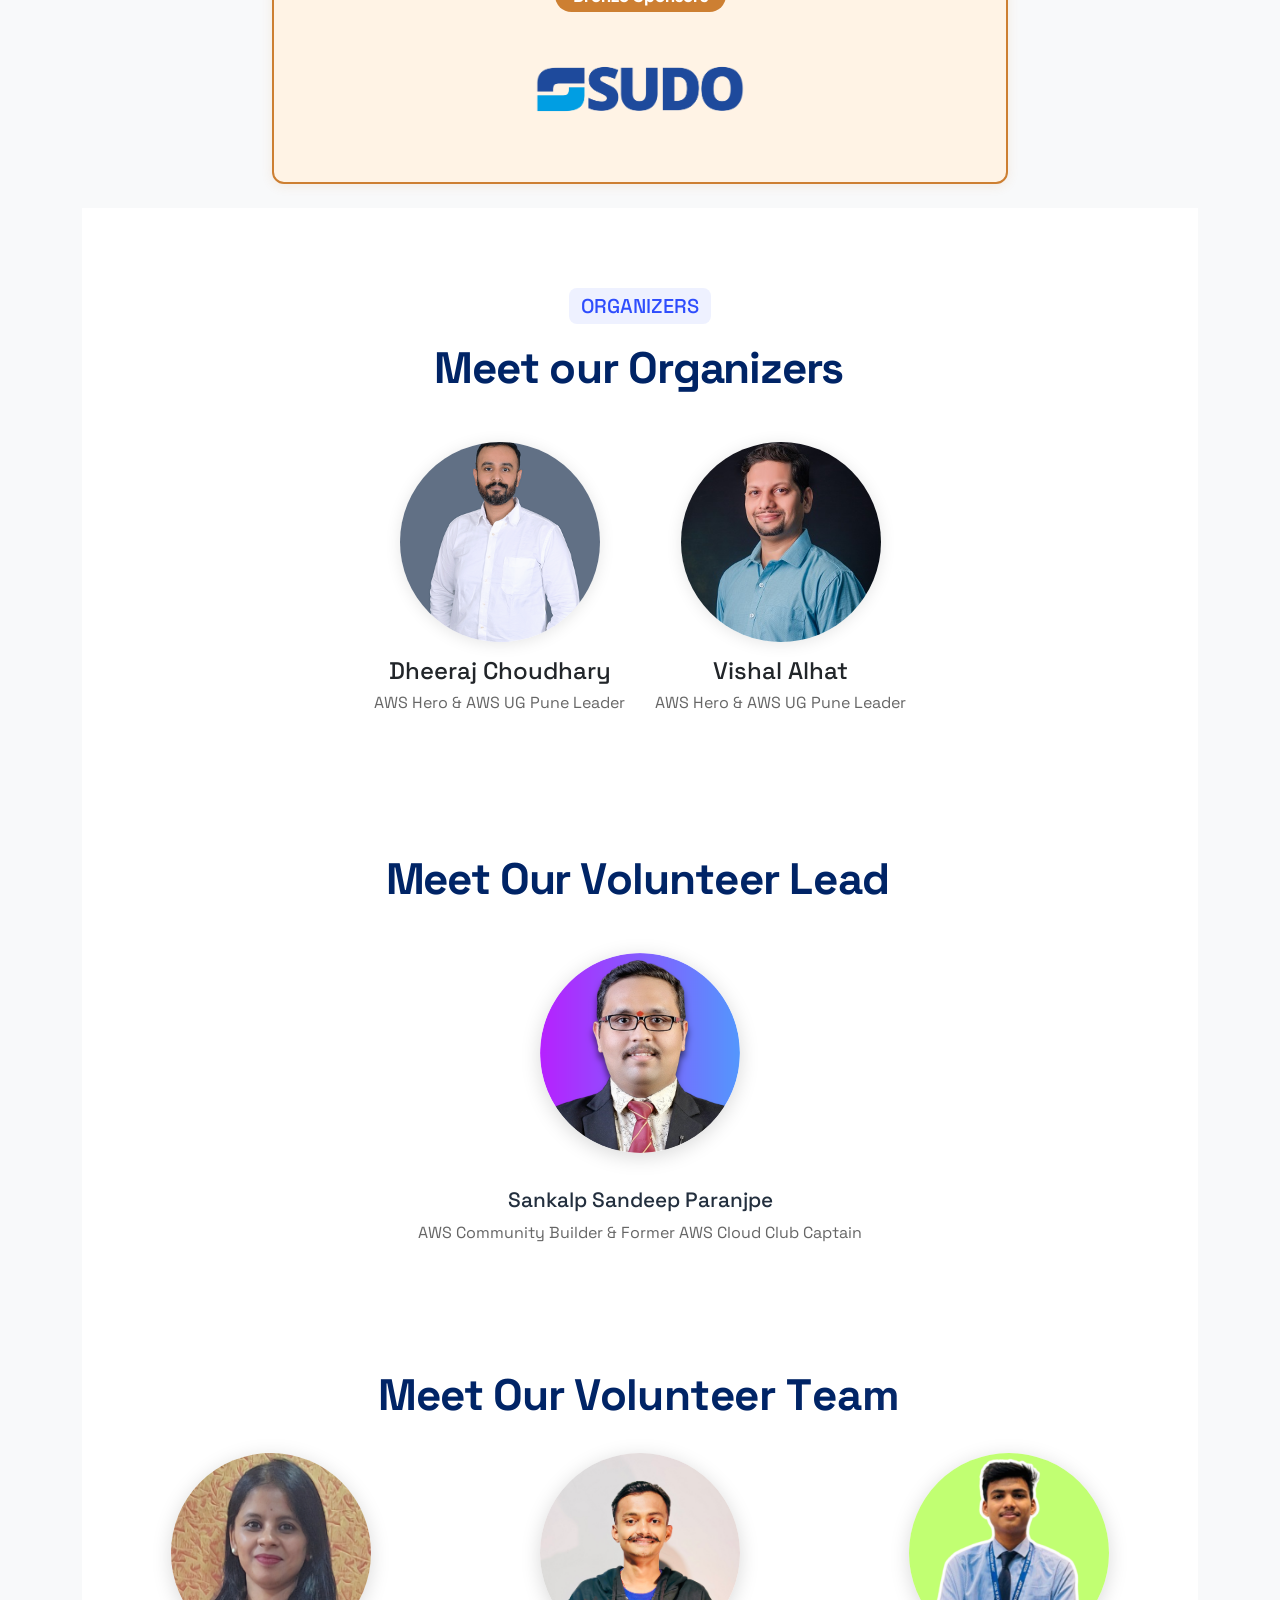
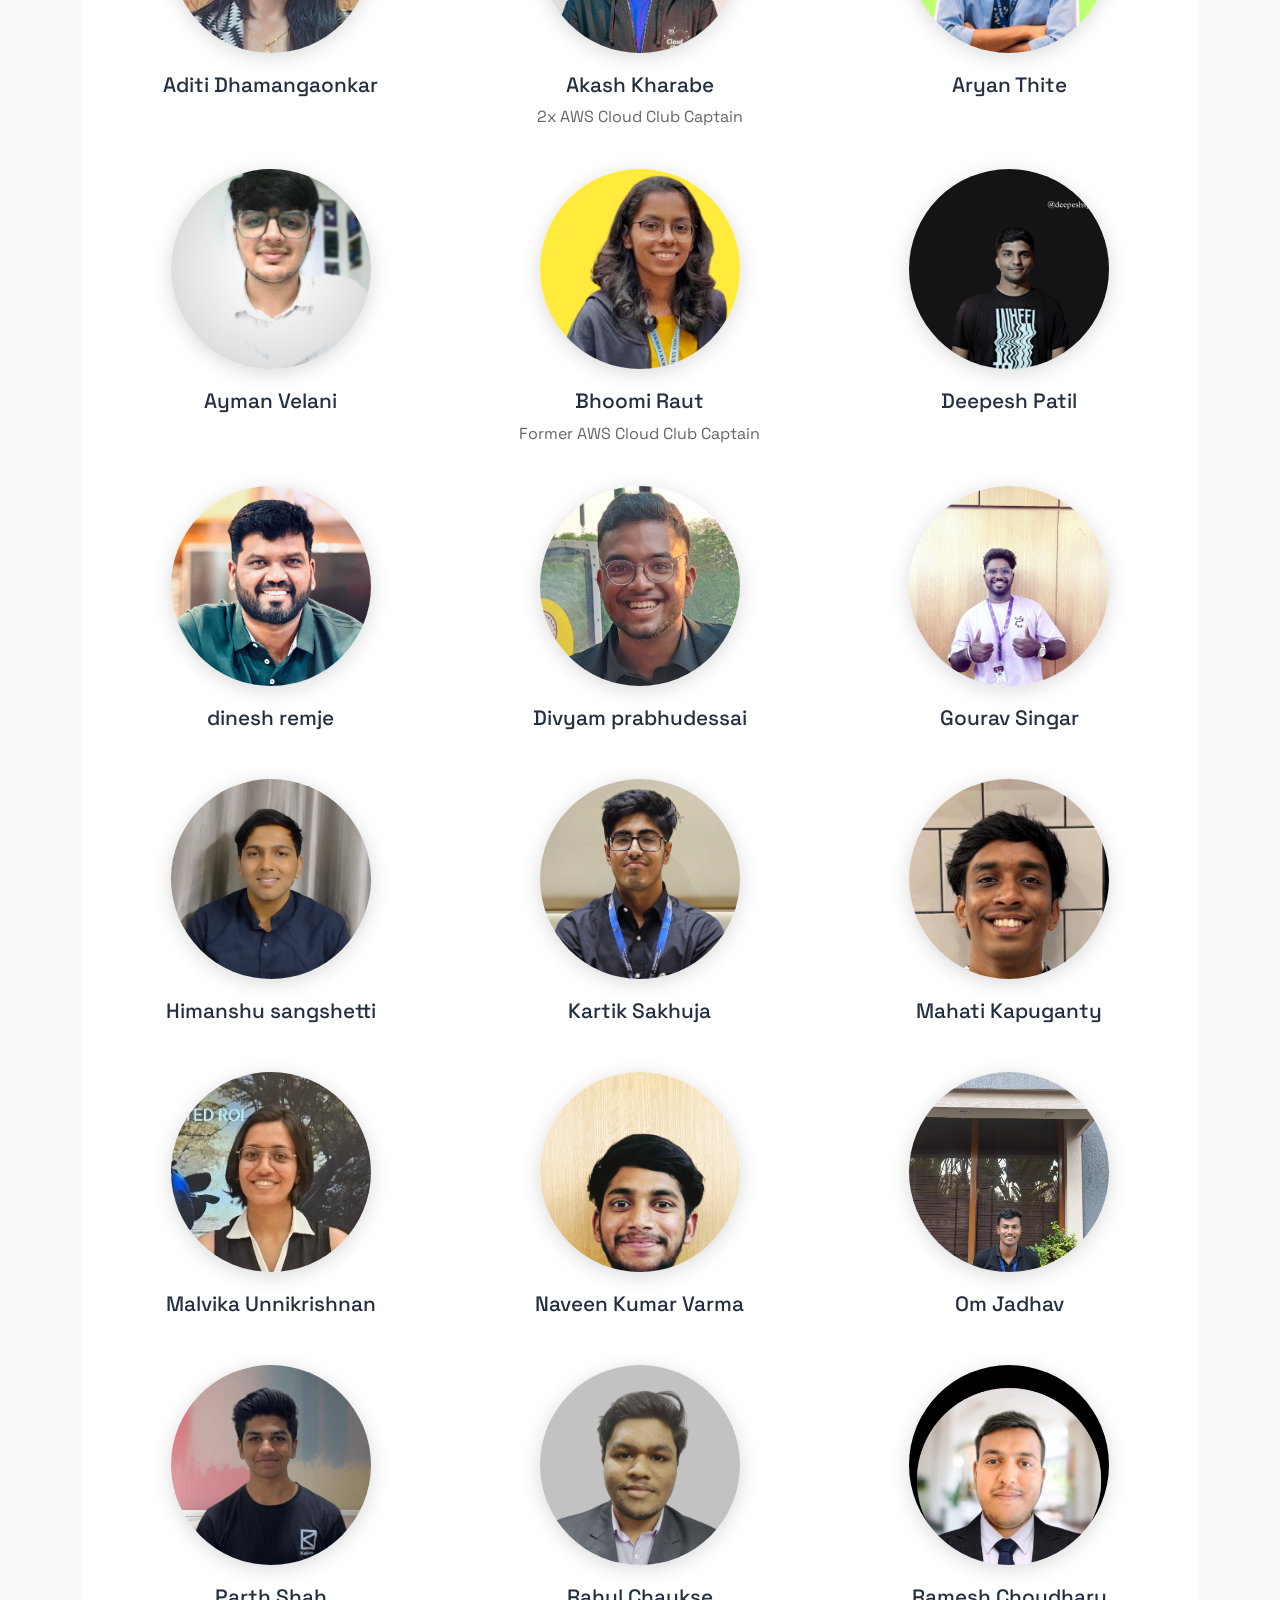
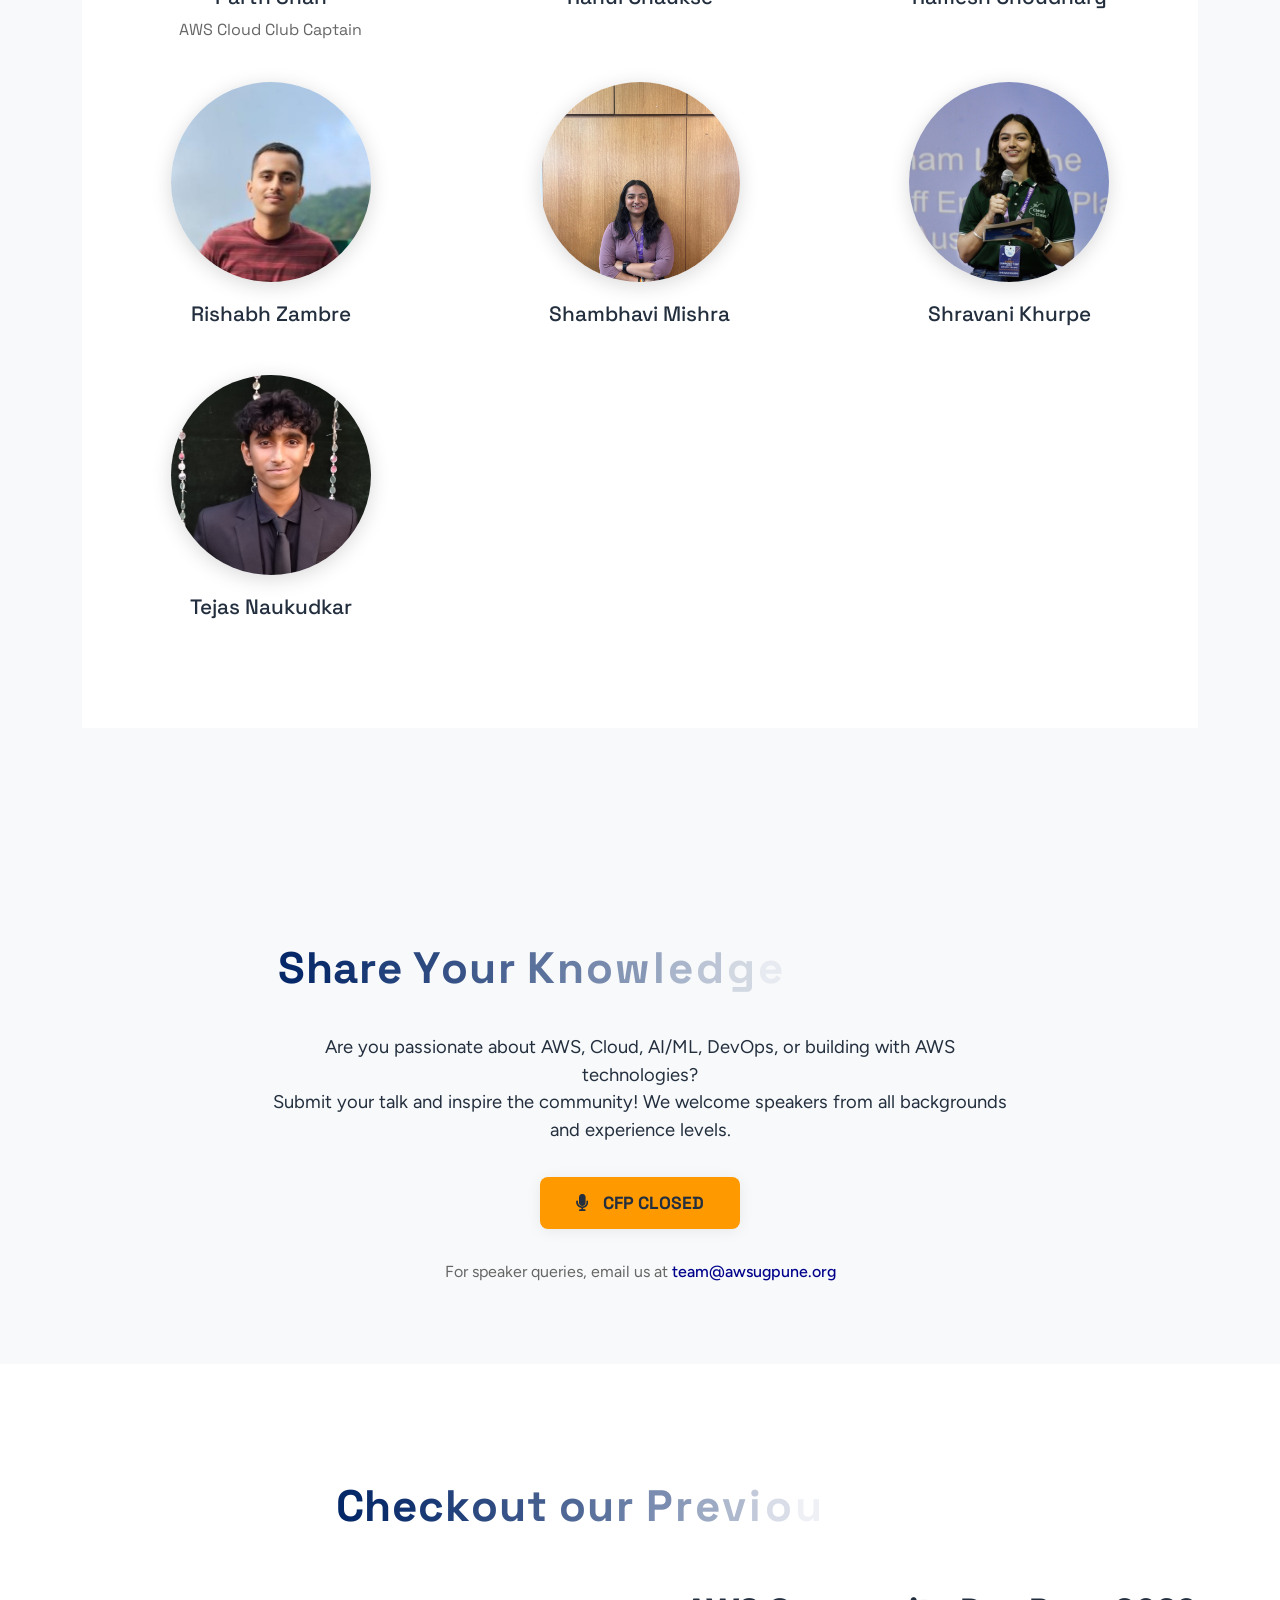
==== commit f21c485a: "Merge pull request #33 from awspune/91 911" ====
--- a/index.html
+++ b/index.html
@@ -699,7 +699,7 @@
         </div>
         <div class="row justify-content-center align-items-center">
             <div class="col-lg-8 text-center">
-                <img src="assets/img/agenda.jpg" alt="Event Agenda" style="max-width: 100%; border-radius: 16px; box-shadow: 0 4px 24px rgba(0,0,0,0.10); margin-bottom: 24px;" />
+                <img src="assets/img/UG.jpeg" alt="Event Agenda" style="max-width: 100%; border-radius: 16px; box-shadow: 0 4px 24px rgba(0,0,0,0.10); margin-bottom: 24px;" />
             </div>
         </div>
     </div>
@@ -1192,17 +1192,21 @@
         </div>
         <!-- ClickHouse: Platinum Sponsor (full width, first row) -->
         <div class="row justify-content-center mb-4">
-            <div class="col-12 col-md-8 text-center d-flex align-items-stretch justify-content-center mx-auto" data-aos="fade-up" data-aos-duration="800">
-                <div class="sponsor-box" style="border: 2px solid #e5e4e2; border-radius: 12px; padding: 32px 16px; background: #f7f7fa; box-shadow: 0 2px 12px rgba(229,228,226,0.10); margin-bottom: 24px; width: 100%;">
-                    <div style="margin-bottom: 18px;">
-                        <span style="background: linear-gradient(90deg,#e5e4e2,#b3b3b3); color: #232f3e; font-weight: 700; padding: 6px 18px; border-radius: 20px; font-size: 1.1rem;">Platinum Sponsor</span>
-                    </div>
-                    <a href="https://clickhouse.com" target="_blank" aria-label="Logitech MX">
-                                <img src="assets/img/sponsors/clickhouse.png" alt="Gold Sponsor MX" style="max-width: 220px; width: 100%; height: auto; margin-bottom: 6px;" />
-                            </a>
-                </div>
-            </div>
-        </div>
+    <div class="col-12 col-md-8 text-center d-flex align-items-stretch justify-content-center mx-auto" data-aos="fade-up" data-aos-duration="800">
+        <div class="sponsor-box" style="border: 2px solid #e5e4e2; border-radius: 12px; padding: 32px 16px; background: #f7f7fa; box-shadow: 0 2px 12px rgba(229,228,226,0.10); margin-bottom: 24px; width: 100%;">
+            <div style="margin-bottom: 36px;">
+                <span style="background: linear-gradient(90deg,#e5e4e2,#b3b3b3); color: #232f3e; font-weight: 700; padding: 6px 18px; border-radius: 20px; font-size: 1.1rem;">Platinum Sponsor</span>
+            </div>
+            <div style="height: 20px;"></div>
+            <a href="https://clickhouse.com" target="_blank" aria-label="Logitech MX">
+                <img src="assets/img/sponsors/ClickHouse1.png" alt="Gold Sponsor MX" style="max-width: 220px; width: 100%; height: auto;" />
+            </a>
+            <div style="height: 20px;"></div>
+        </div>
+    </div>
+</div>
+
+
         <!-- Gold Sponsors (same box: MX priority + Elastic) -->
         <div class="row justify-content-center">
             <div class="col-12 col-md-8 text-center d-flex align-items-stretch justify-content-center mx-auto" data-aos="fade-up" data-aos-duration="900" data-aos-delay="100">
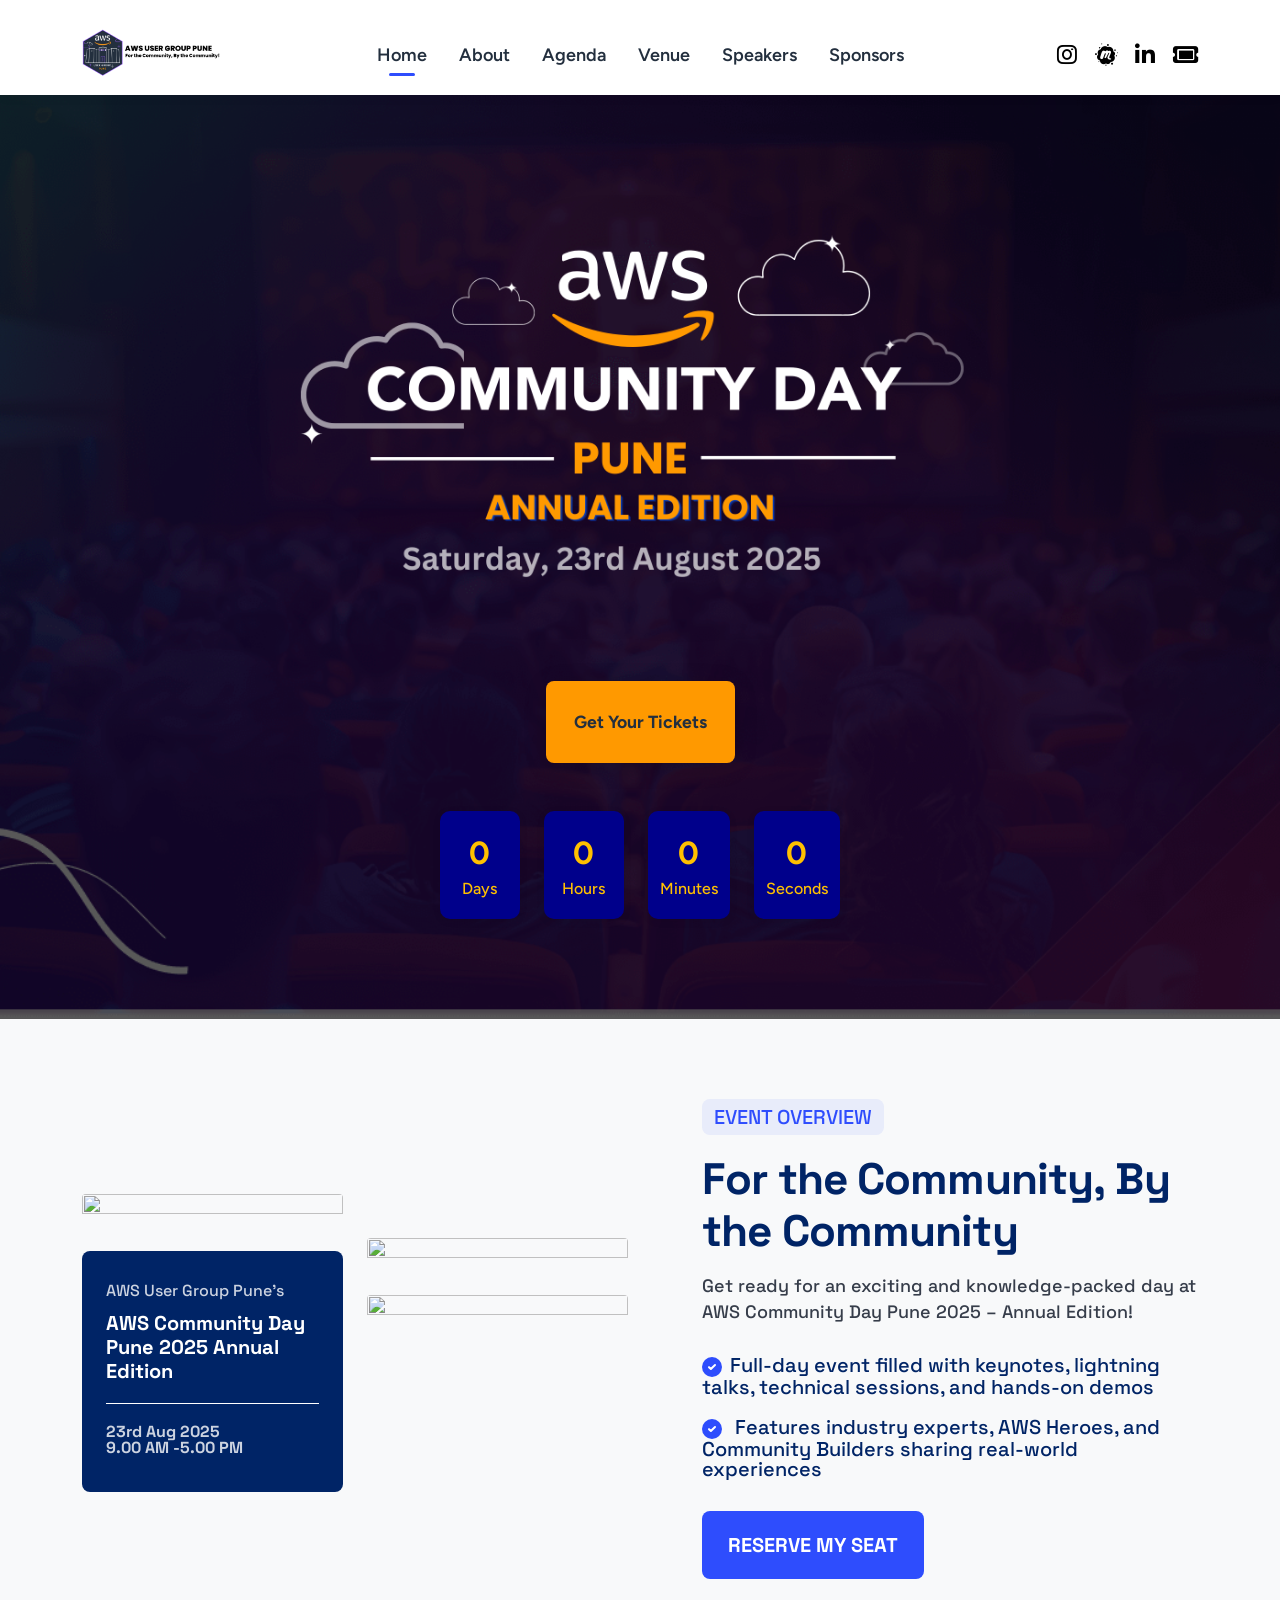
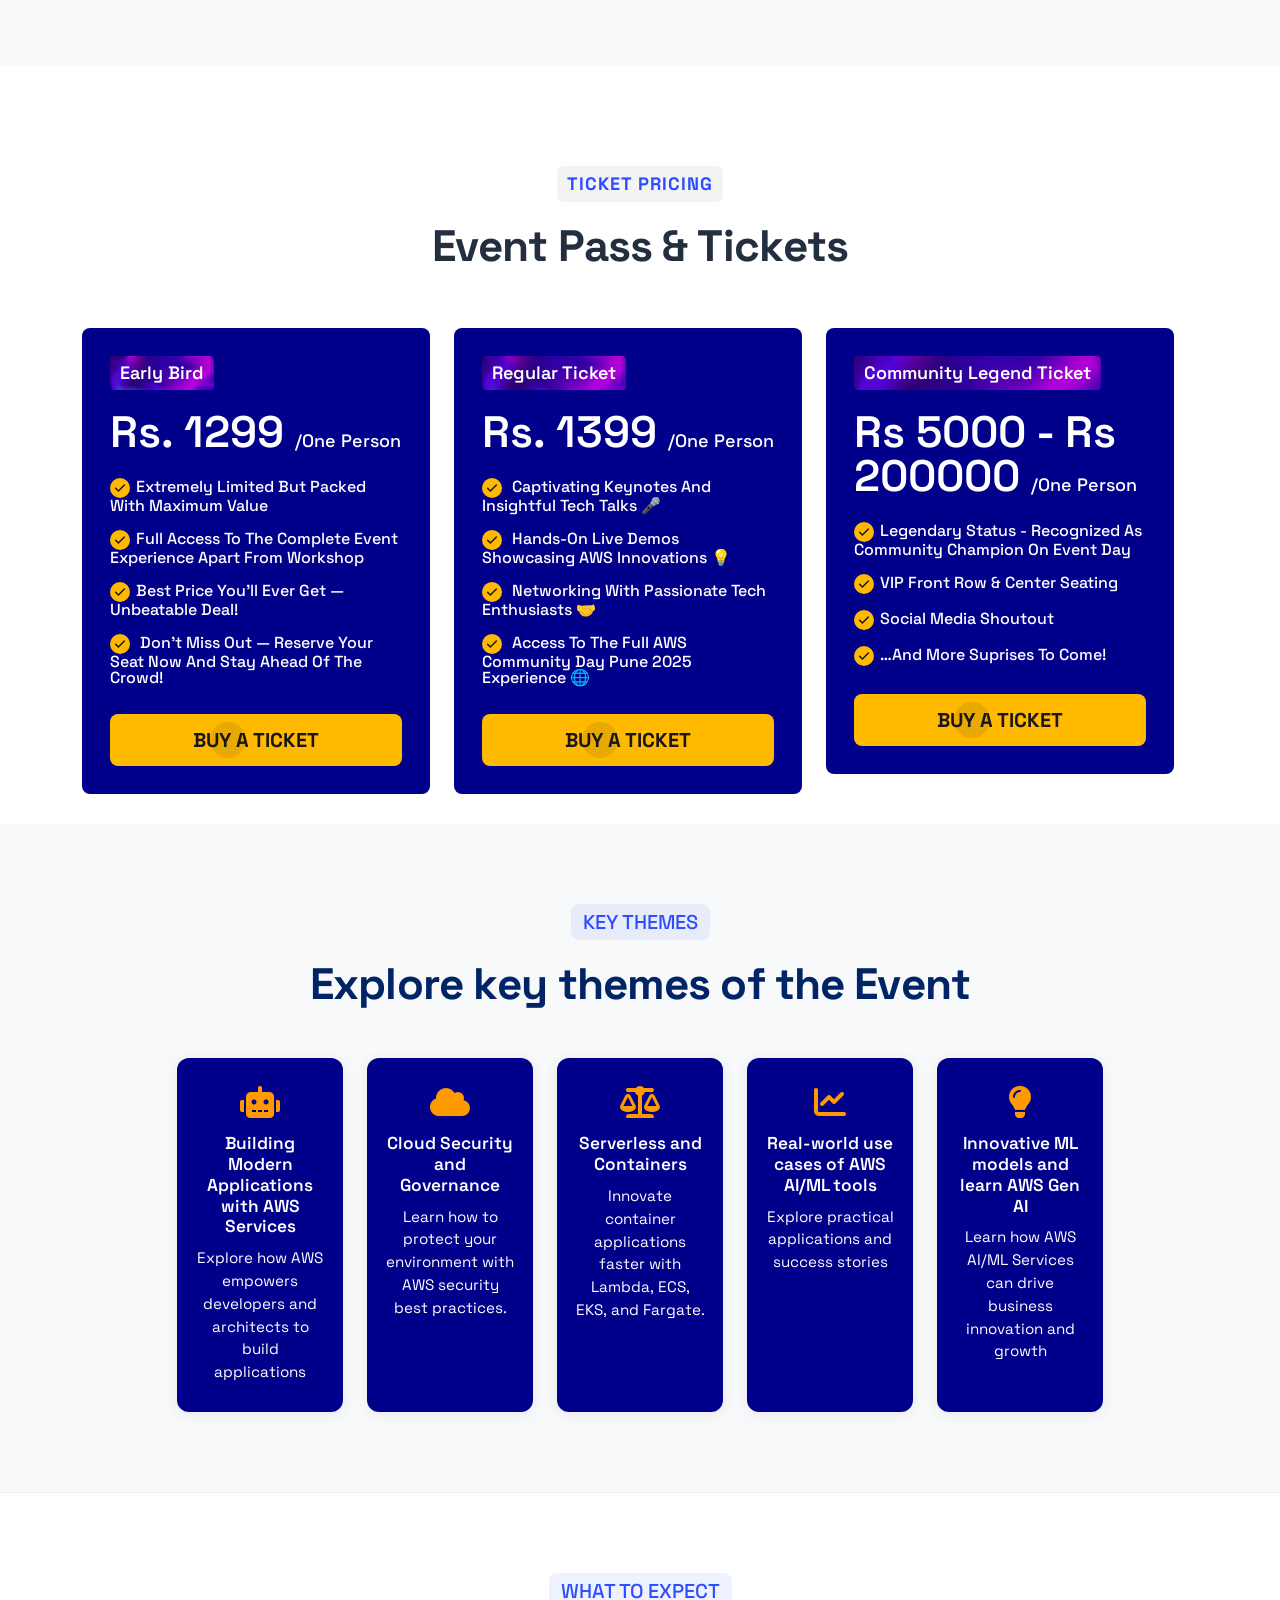
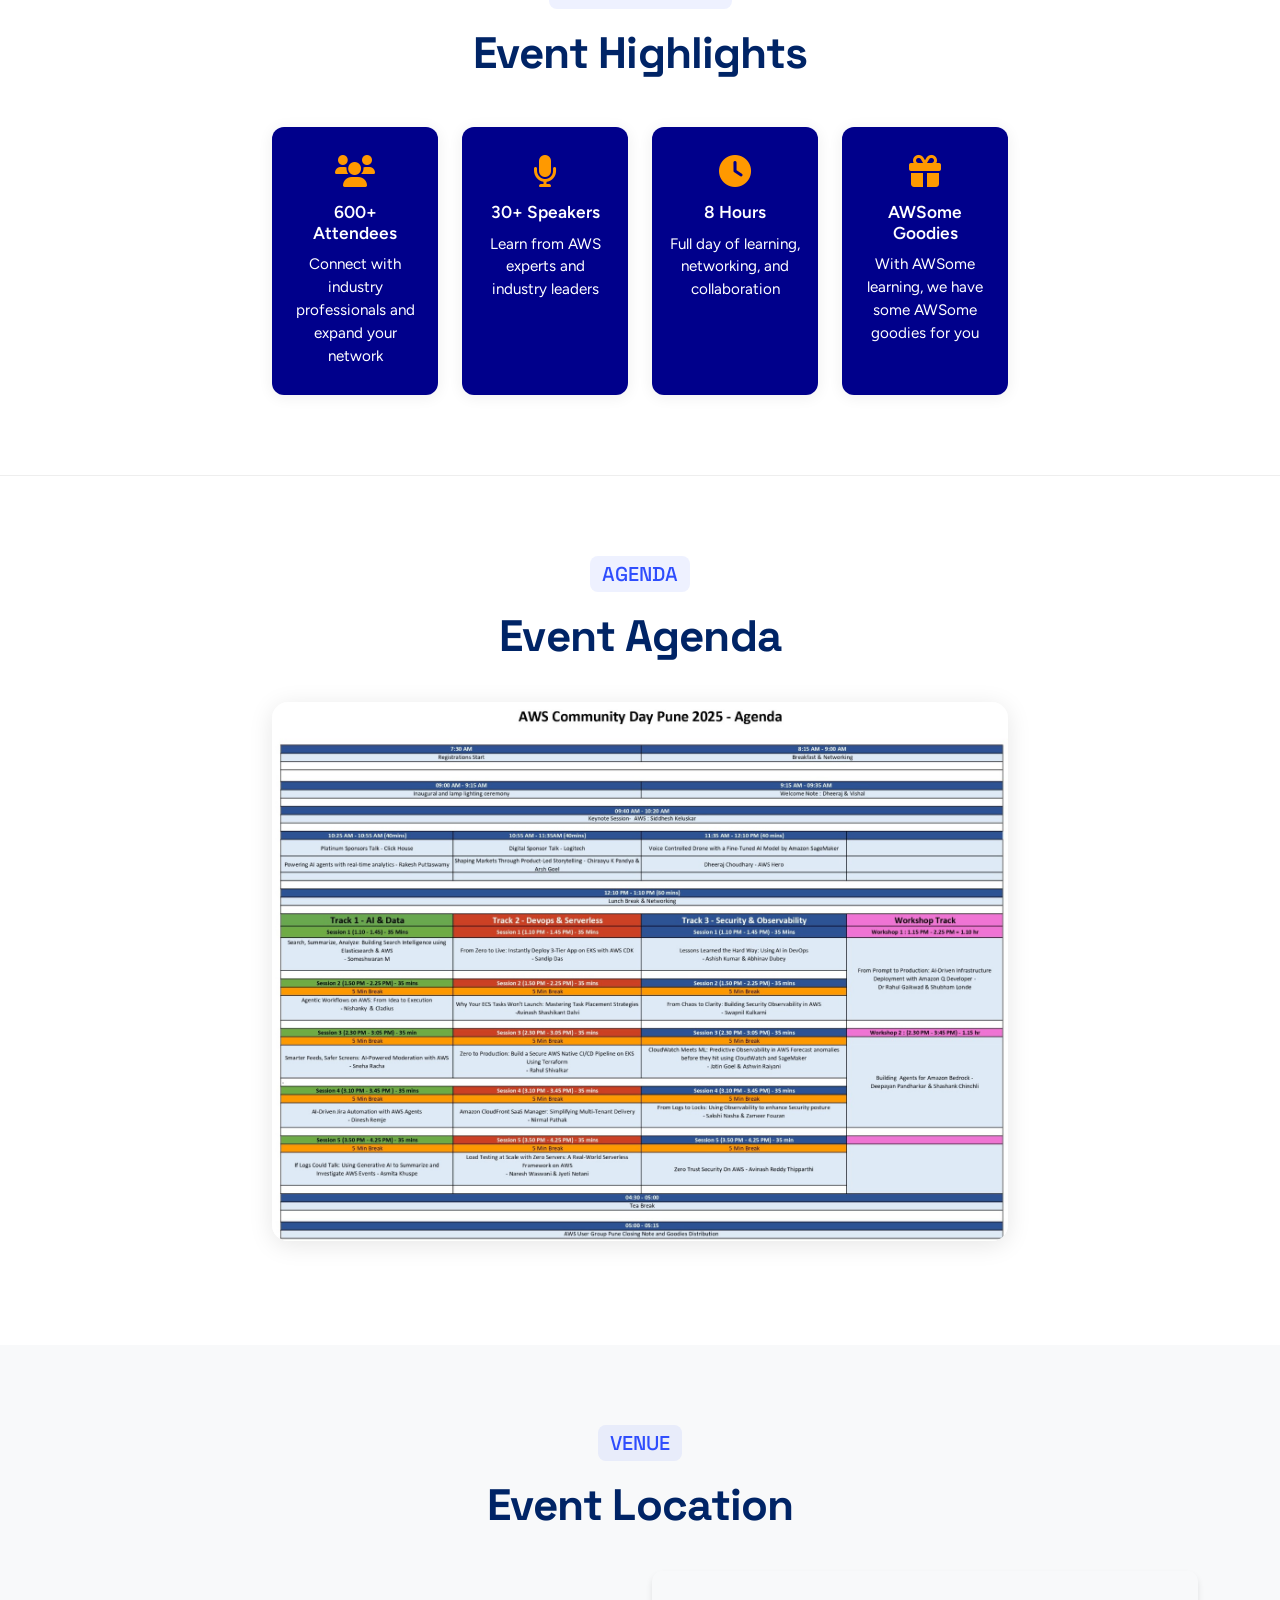
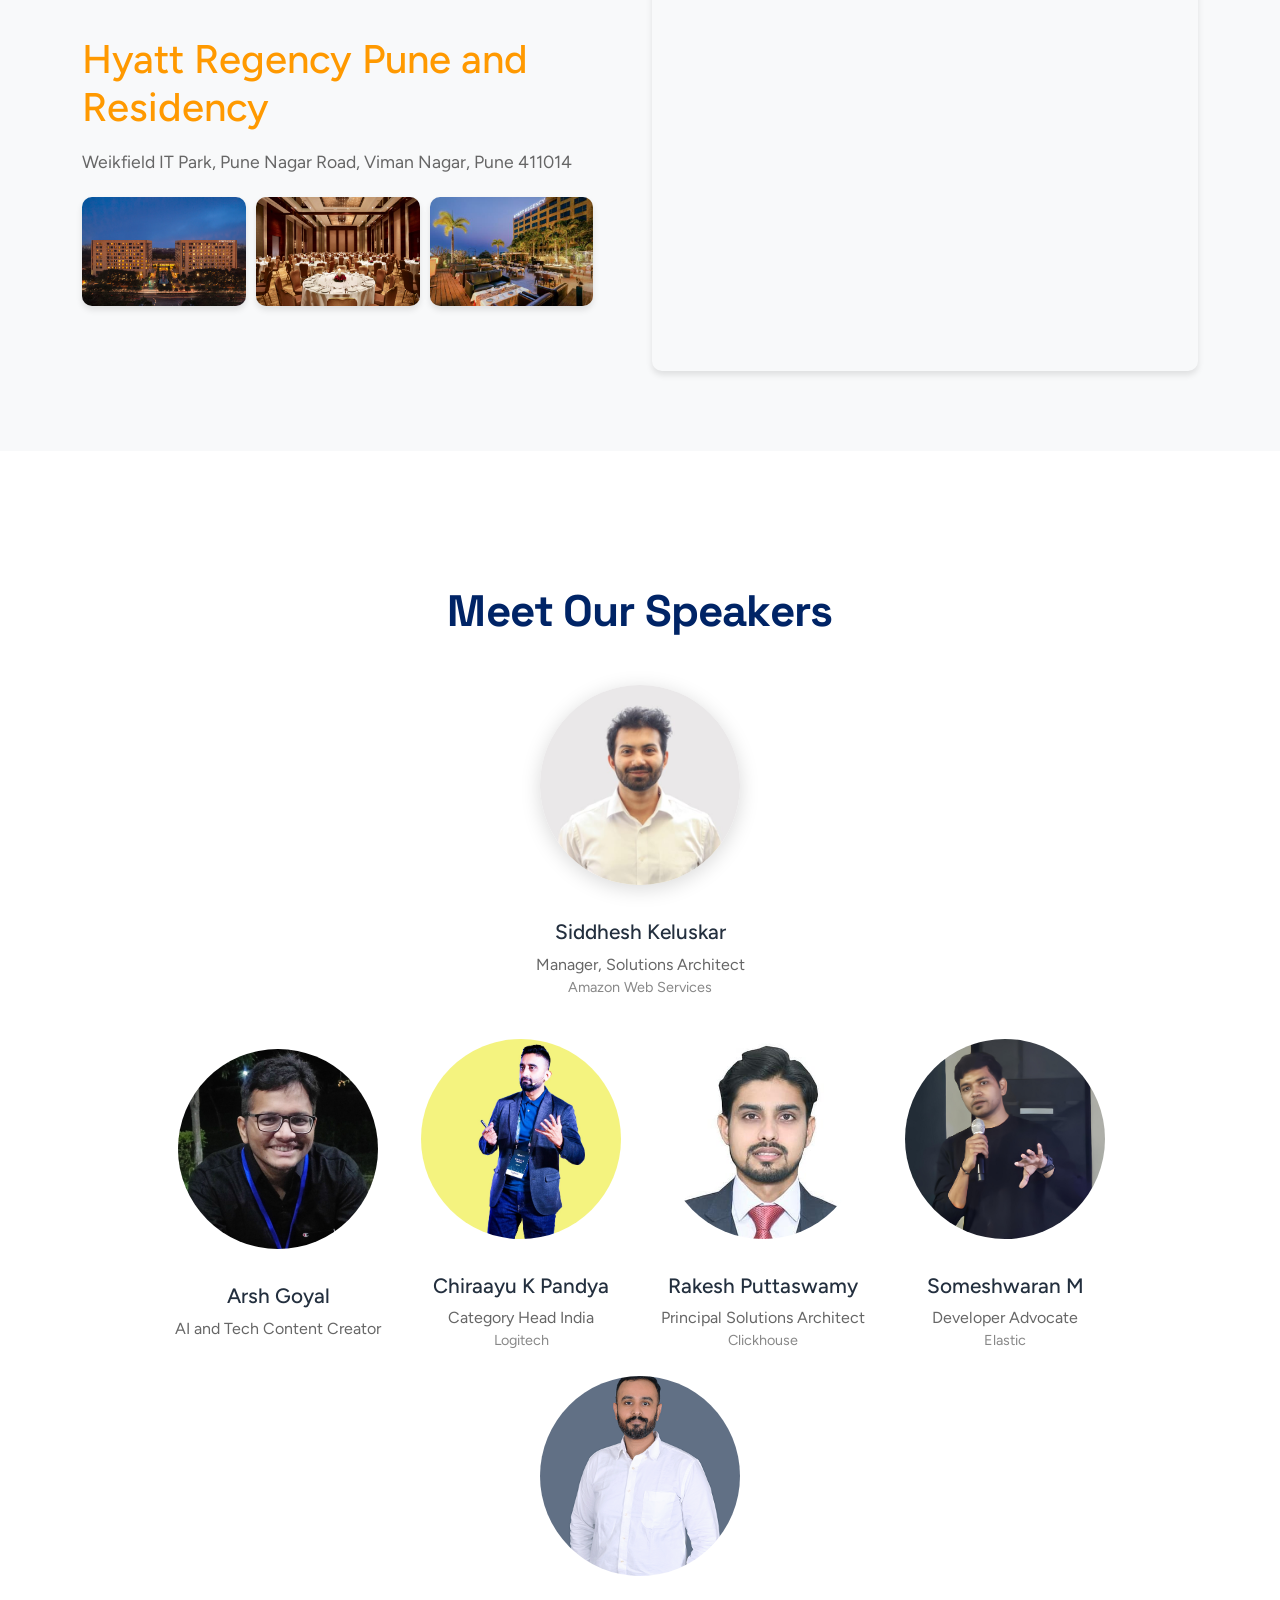
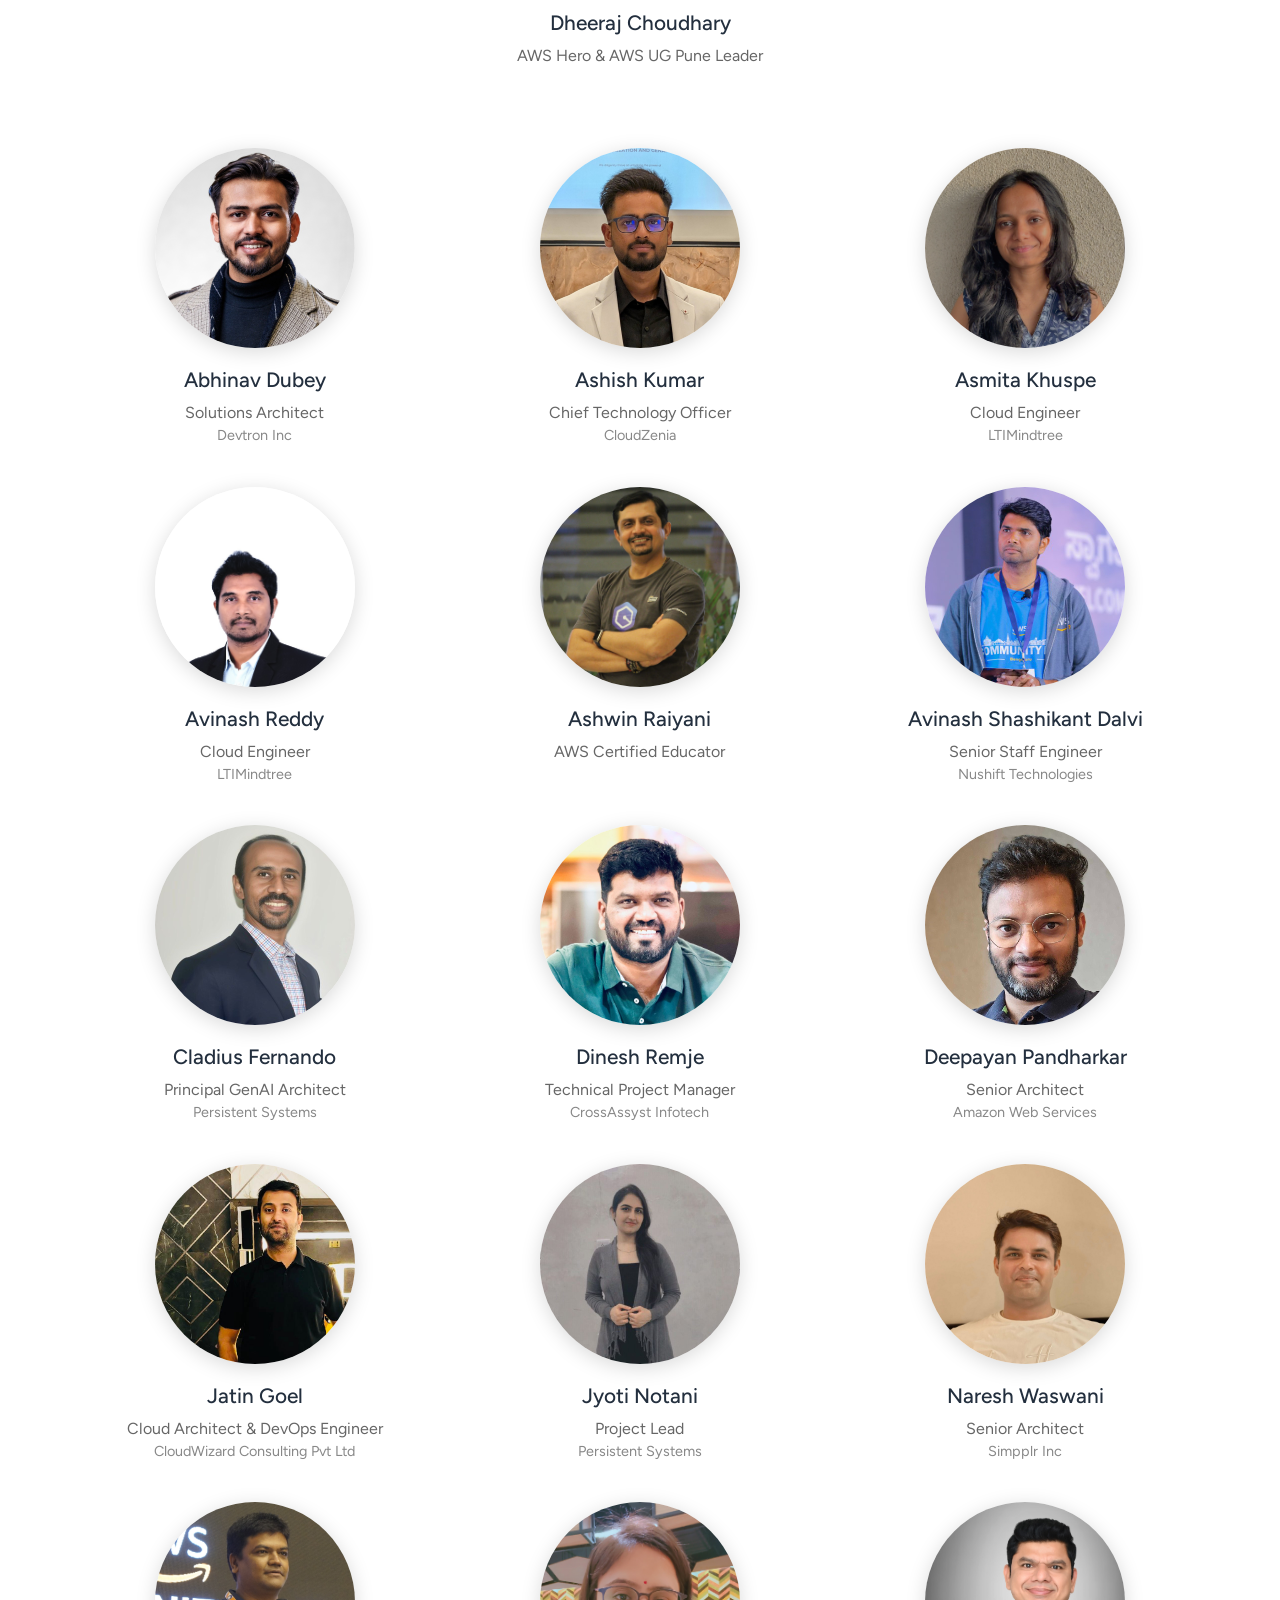
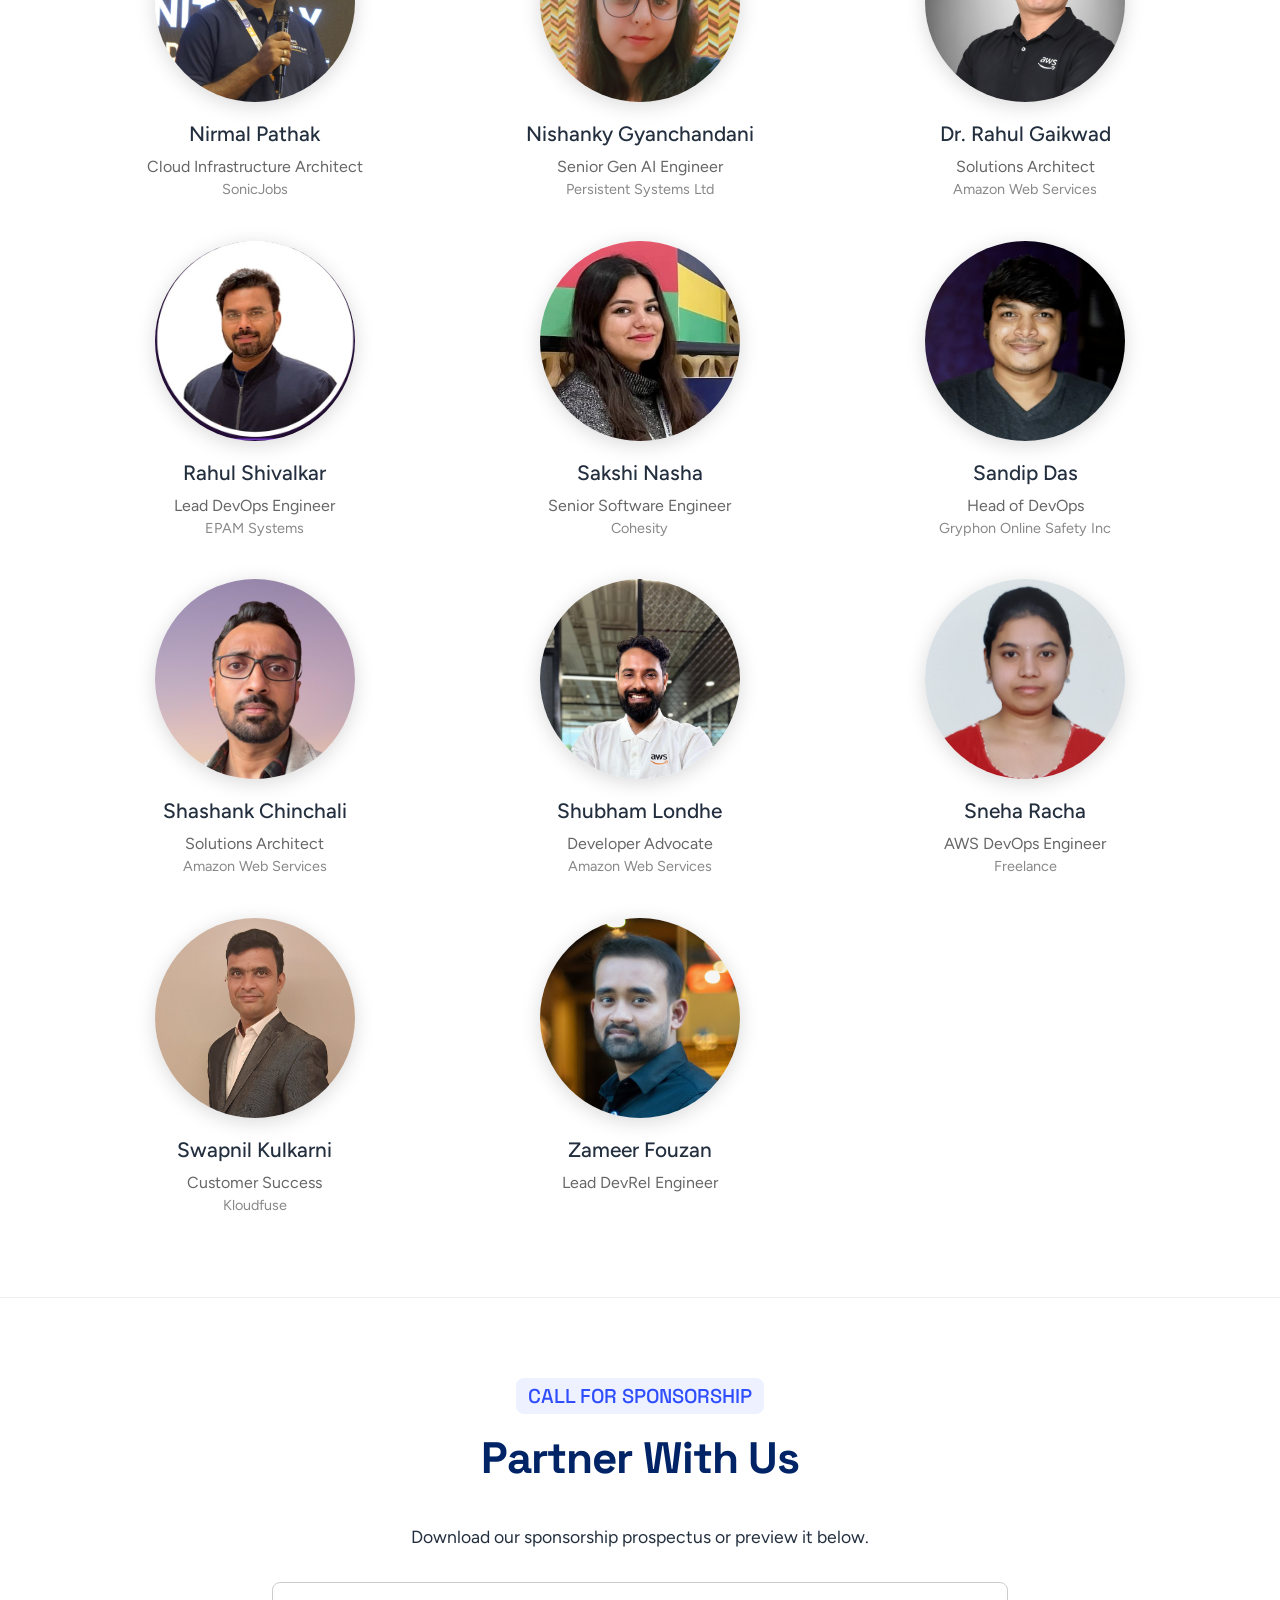
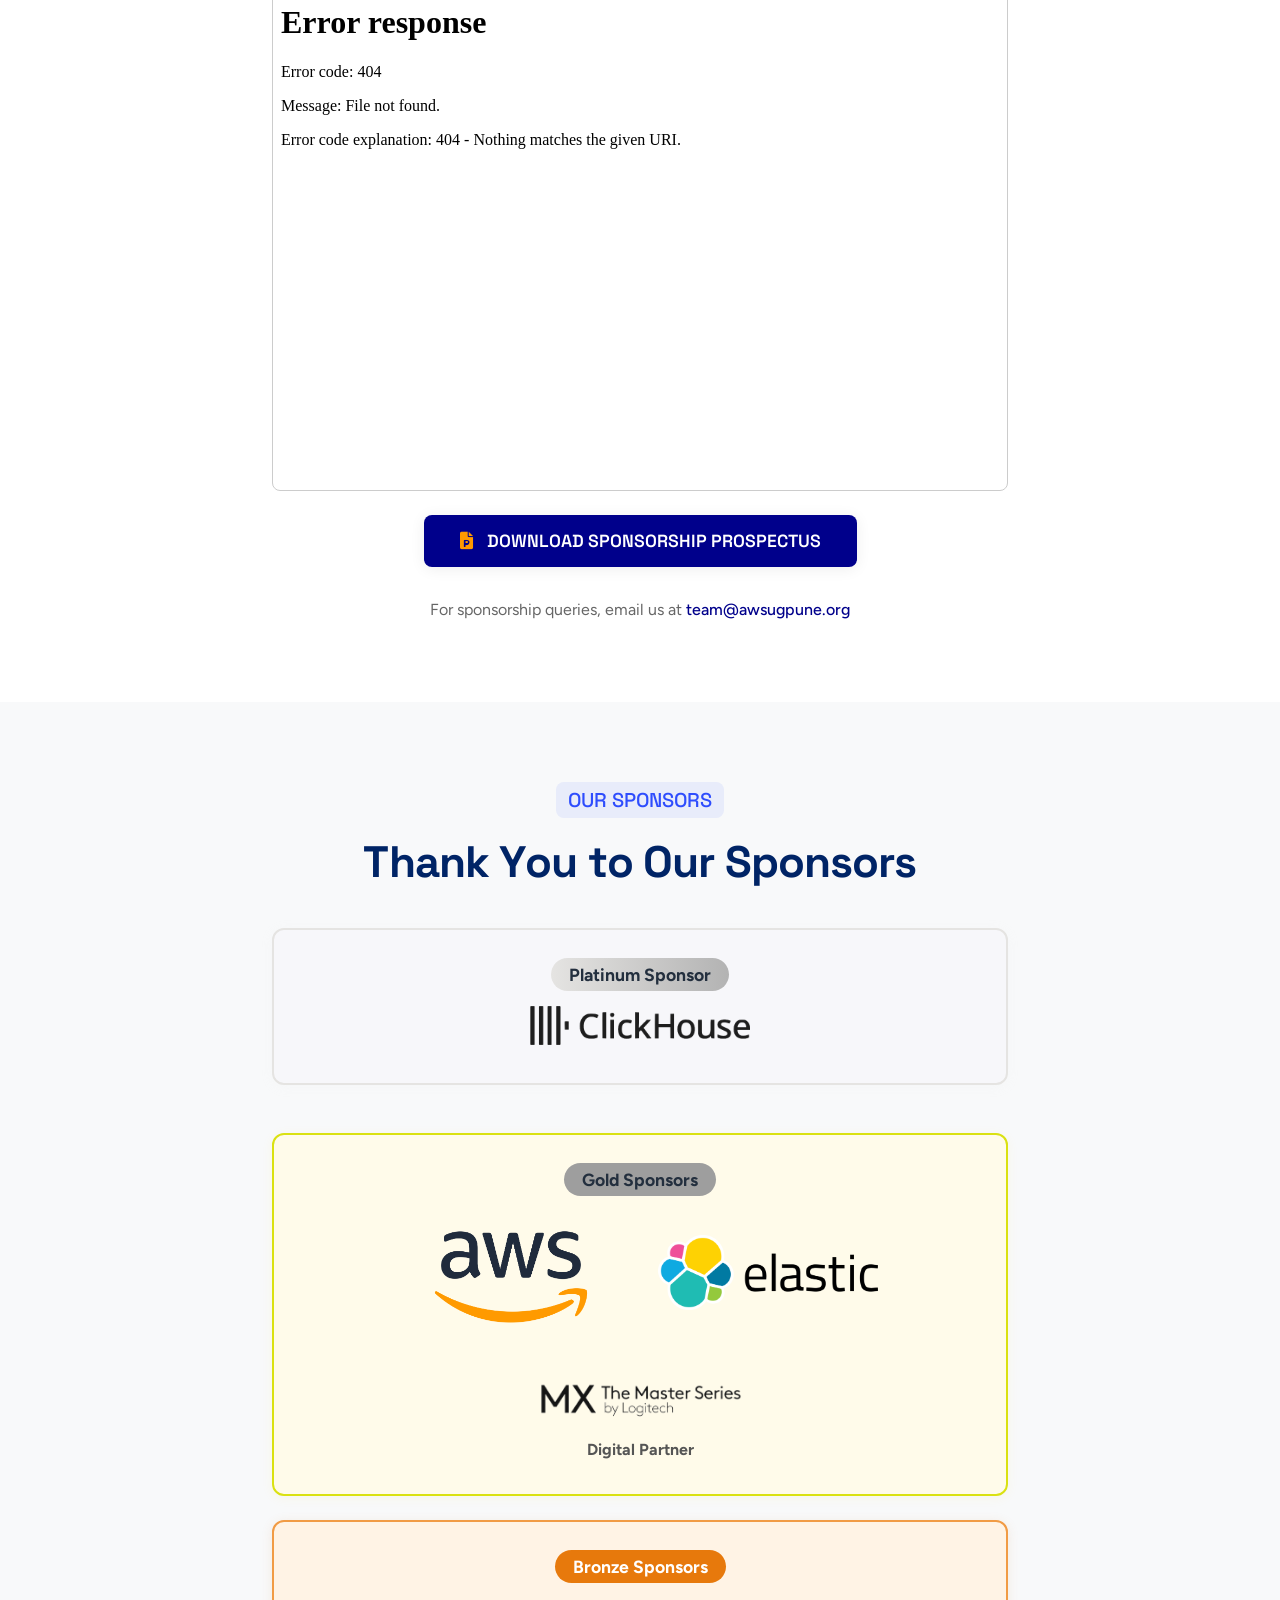
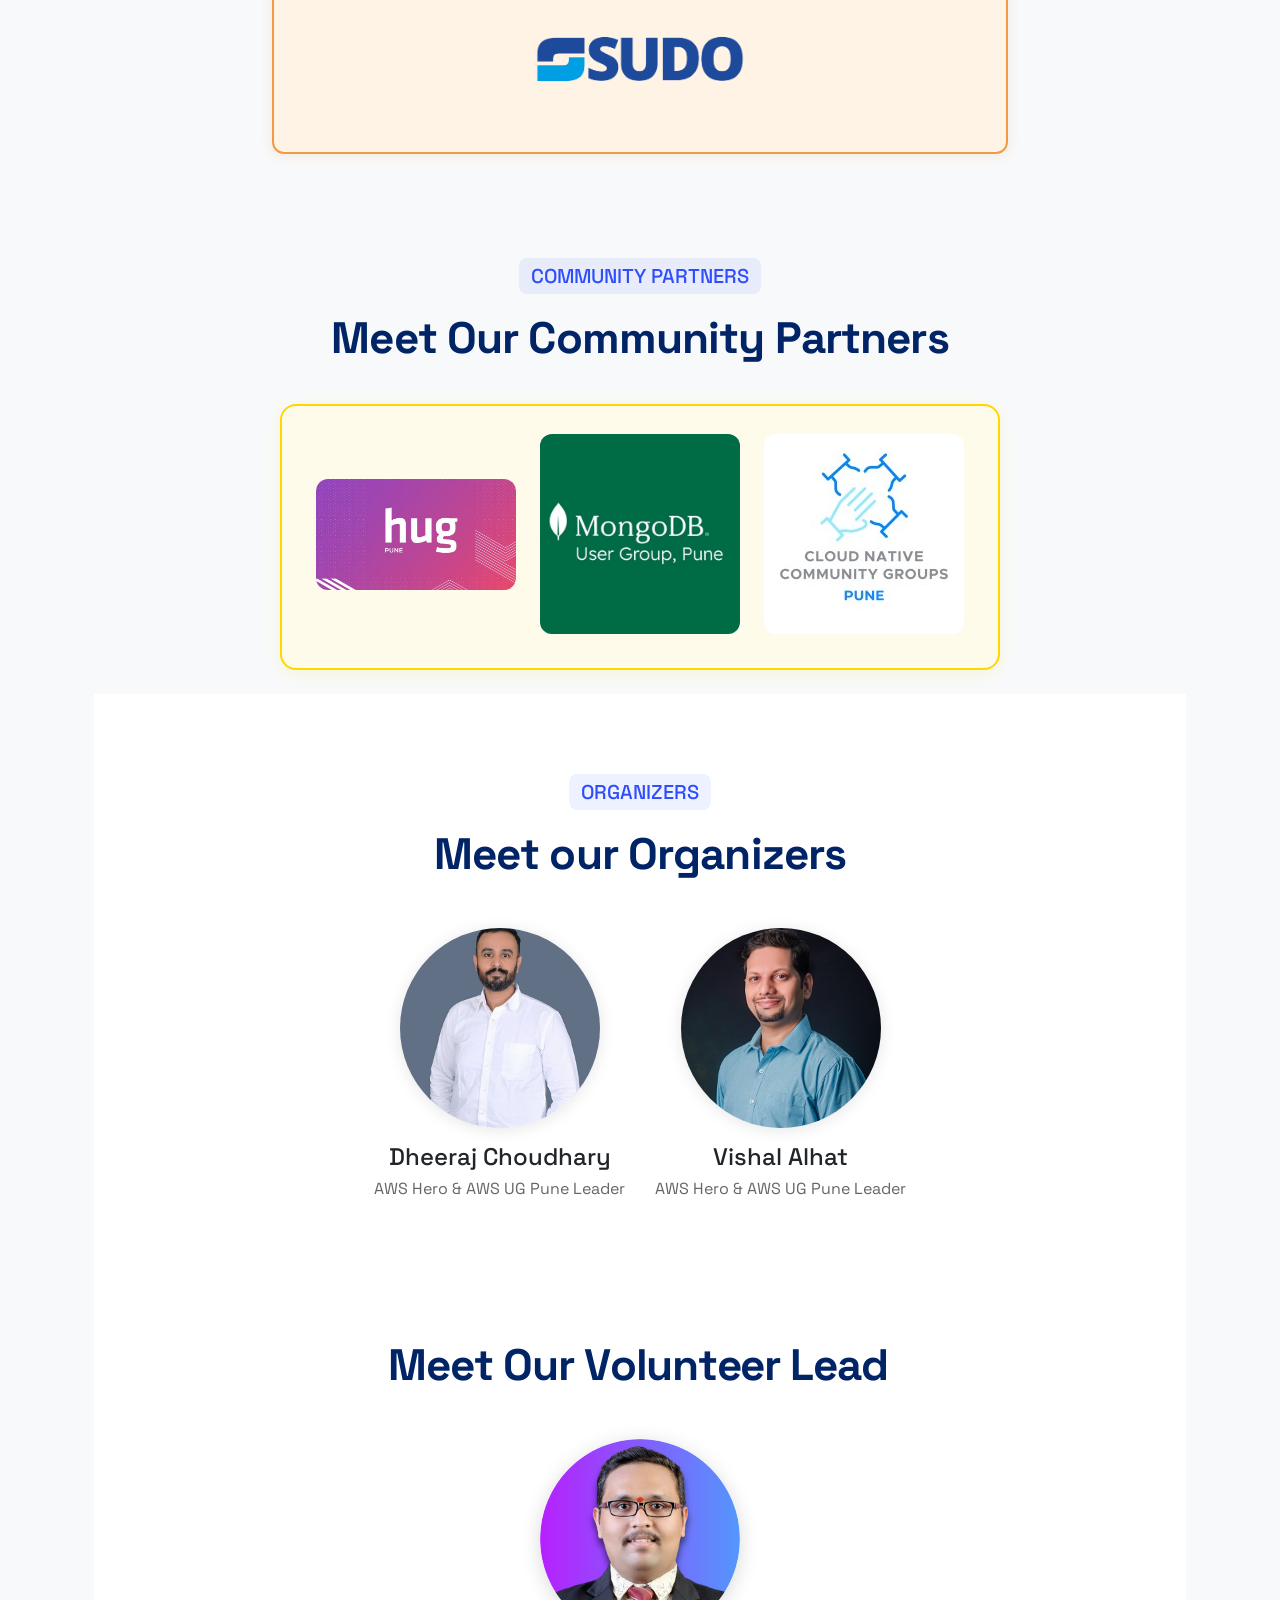
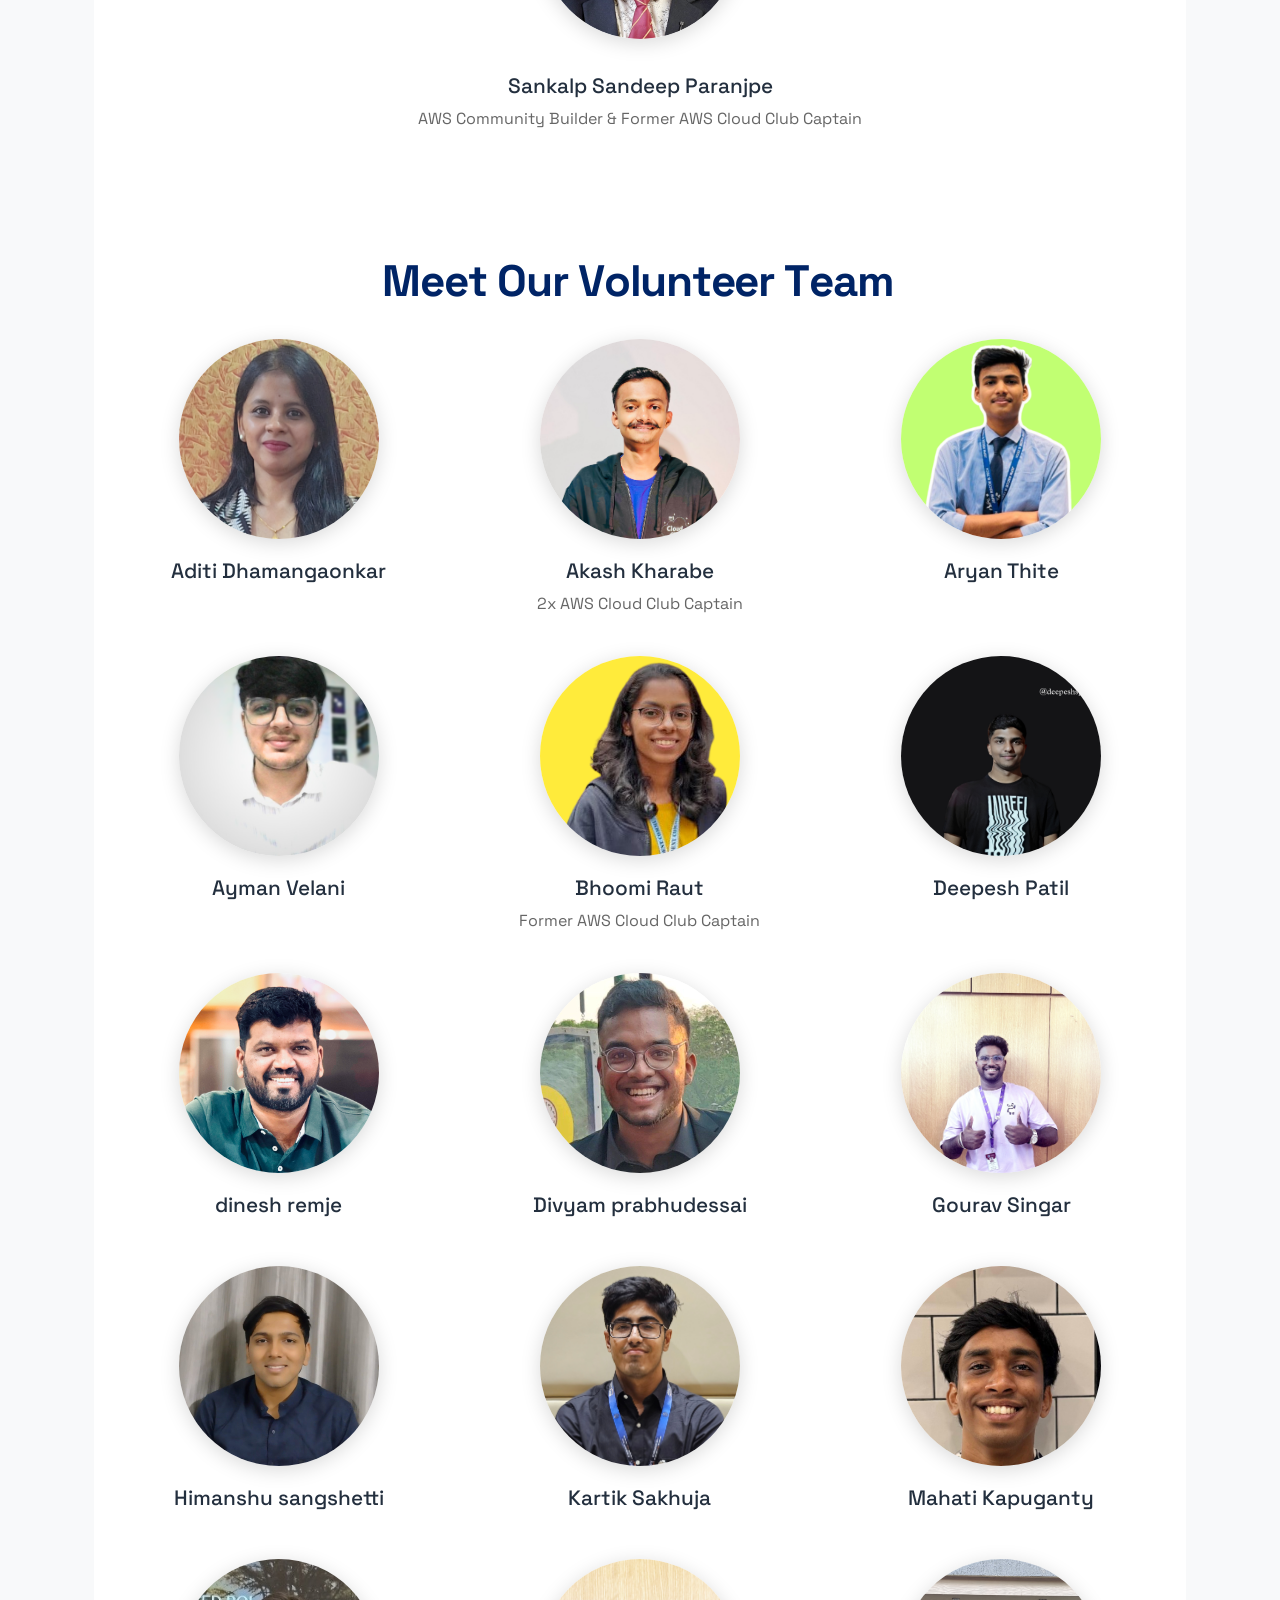
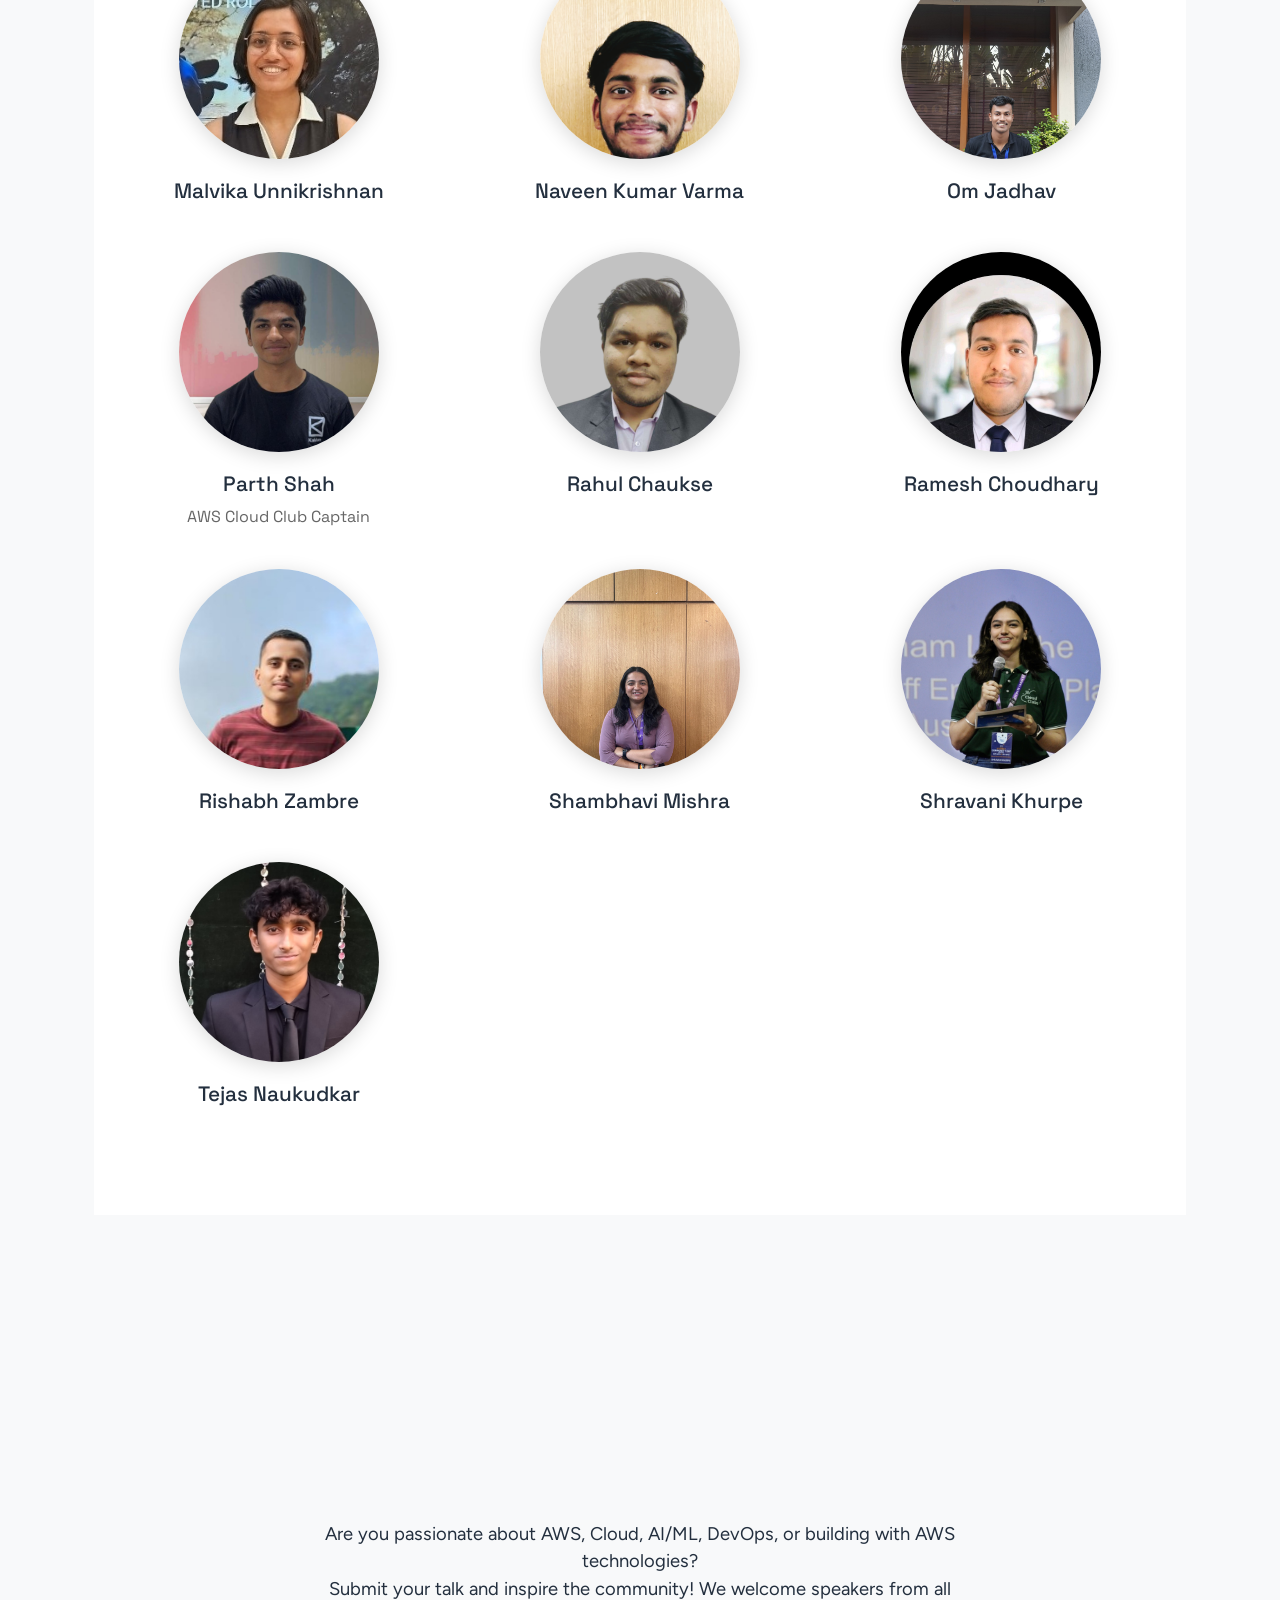
==== commit f208761b: "911" ====
--- a/index.html
+++ b/index.html
@@ -699,7 +699,7 @@
         </div>
         <div class="row justify-content-center align-items-center">
             <div class="col-lg-8 text-center">
-                <img src="assets/img/UG.jpeg" alt="Event Agenda" style="max-width: 100%; border-radius: 16px; box-shadow: 0 4px 24px rgba(0,0,0,0.10); margin-bottom: 24px;" />
+                <img src="assets/img/agenda.jpg" alt="Event Agenda" style="max-width: 100%; border-radius: 16px; box-shadow: 0 4px 24px rgba(0,0,0,0.10); margin-bottom: 24px;" />
             </div>
         </div>
     </div>
@@ -1192,27 +1192,23 @@
         </div>
         <!-- ClickHouse: Platinum Sponsor (full width, first row) -->
         <div class="row justify-content-center mb-4">
-    <div class="col-12 col-md-8 text-center d-flex align-items-stretch justify-content-center mx-auto" data-aos="fade-up" data-aos-duration="800">
-        <div class="sponsor-box" style="border: 2px solid #e5e4e2; border-radius: 12px; padding: 32px 16px; background: #f7f7fa; box-shadow: 0 2px 12px rgba(229,228,226,0.10); margin-bottom: 24px; width: 100%;">
-            <div style="margin-bottom: 36px;">
-                <span style="background: linear-gradient(90deg,#e5e4e2,#b3b3b3); color: #232f3e; font-weight: 700; padding: 6px 18px; border-radius: 20px; font-size: 1.1rem;">Platinum Sponsor</span>
-            </div>
-            <div style="height: 20px;"></div>
-            <a href="https://clickhouse.com" target="_blank" aria-label="Logitech MX">
-                <img src="assets/img/sponsors/ClickHouse1.png" alt="Gold Sponsor MX" style="max-width: 220px; width: 100%; height: auto;" />
-            </a>
-            <div style="height: 20px;"></div>
-        </div>
-    </div>
-</div>
-
-
+            <div class="col-12 col-md-8 text-center d-flex align-items-stretch justify-content-center mx-auto" data-aos="fade-up" data-aos-duration="800">
+                <div class="sponsor-box" style="border: 2px solid #e5e4e2; border-radius: 12px; padding: 32px 16px; background: #f7f7fa; box-shadow: 0 2px 12px rgba(229,228,226,0.10); margin-bottom: 24px; width: 100%;">
+                    <div style="margin-bottom: 18px;">
+                        <span style="background: linear-gradient(90deg,#e5e4e2,#b3b3b3); color: #232f3e; font-weight: 700; padding: 6px 18px; border-radius: 20px; font-size: 1.1rem;">Platinum Sponsor</span>
+                    </div>
+                    <a href="https://clickhouse.com" target="_blank" aria-label="Logitech MX">
+                                <img src="assets/img/sponsors/Click.png" alt="Gold Sponsor MX" style="max-width: 220px; width: 100%; height: auto; margin-bottom: 6px;" />
+                            </a>
+                </div>
+            </div>
+        </div>
         <!-- Gold Sponsors (same box: MX priority + Elastic) -->
         <div class="row justify-content-center">
             <div class="col-12 col-md-8 text-center d-flex align-items-stretch justify-content-center mx-auto" data-aos="fade-up" data-aos-duration="900" data-aos-delay="100">
-                <div class="sponsor-box" style="border: 2px solid #FFD700; border-radius: 12px; padding: 32px 16px; background: #fffbea; box-shadow: 0 2px 12px rgba(255,215,0,0.07); margin-bottom: 24px; width: 100%;">
+                <div class="sponsor-box" style="border: 2px solid #dae112; border-radius: 12px; padding: 32px 16px; background: #fffbea; box-shadow: 0 2px 12px rgba(255,215,0,0.07); margin-bottom: 24px; width: 100%;">
                     <div style="margin-bottom: 24px;">
-                        <span style="background: #FFD700; color: #232f3e; font-weight: 700; padding: 6px 18px; border-radius: 20px; font-size: 1.1rem;">Gold Sponsors</span>
+                        <span style="background: #9e9e9e; color: #232f3e; font-weight: 700; padding: 6px 18px; border-radius: 20px; font-size: 1.1rem;">Gold Sponsors</span>
                     </div>
                     <div class="tier-logos" style="display: flex; flex-direction: row; align-items: center; justify-content: center; gap: 36px; flex-wrap: wrap;">
                          <div style="display: flex; flex-direction: column; align-items: center;" data-aos="zoom-in" data-aos-duration="800" data-aos-delay="250">
@@ -1239,9 +1235,9 @@
         <!-- Bronzoe Sponsors (same box: MX priority + Elastic) -->
         <div class="row justify-content-center">
             <div class="col-12 col-md-8 text-center d-flex align-items-stretch justify-content-center mx-auto" data-aos="fade-up" data-aos-duration="900" data-aos-delay="100">
-                <div class="sponsor-box" style="border: 2px solid #CD7F32; border-radius: 12px; padding: 32px 16px; background: #FFF3E5; box-shadow: 0 2px 12px rgba(205, 127, 50, 0.12); margin-bottom: 24px; width: 100%;">
+                <div class="sponsor-box" style="border: 2px solid #f19b45; border-radius: 12px; padding: 32px 16px; background: #FFF3E5; box-shadow: 0 2px 12px rgba(205, 127, 50, 0.12); margin-bottom: 24px; width: 100%;">
                     <div style="margin-bottom: 24px;">
-                        <span style="background: #CD7F32; color: #ffffff; font-weight: 700; padding: 6px 18px; border-radius: 20px; font-size: 1.1rem;">Bronze Sponsors</span>
+                        <span style="background: #e7790c; color: #ffffff; font-weight: 700; padding: 6px 18px; border-radius: 20px; font-size: 1.1rem;">Bronze Sponsors</span>
                     </div>
                     <div class="tier-logos" style="display: flex; flex-direction: row; align-items: center; justify-content: center; gap: 36px; flex-wrap: wrap;">
                          <div style="display: flex; flex-direction: column; align-items: center;" data-aos="zoom-in" data-aos-duration="800" data-aos-delay="250">
@@ -1253,6 +1249,60 @@
                 </div>
             </div>
         </div>
+
+    <section class="Sponsors" id="sponsors" style="background: #f8f9fa; padding: 80px 0;">
+    <div class="container">
+        <div class="section-header heading6 text-center" style="margin-bottom: 40px;">
+            <h5 data-aos="fade-up" data-aos-duration="700">Community Partners</h5>
+            <div class="space18"></div>
+            <h2 class="text-anime-style-3" data-aos="zoom-in" data-aos-duration="800">Meet Our Community Partners</h2>
+        </div>
+        
+        <!-- Gold Sponsors (same box: MX priority + Elastic) -->
+       
+
+        <!-- Bronzoe Sponsors (same box: MX priority + Elastic) -->
+<div class="row justify-content-center">
+  <div class="col-12 col-md-8 text-center d-flex align-items-stretch justify-content-center mx-auto"
+       data-aos="fade-up" data-aos-duration="900" data-aos-delay="100">
+       
+    <div class="sponsor-box" 
+         style="border: 2px solid #FFD700; border-radius: 16px; padding: 28px 20px; background: #fffbea; 
+                box-shadow: 0 4px 16px rgba(255,215,0,0.12); margin-bottom: 24px; width: 100%;">
+
+      <div class="tier-logos" 
+           style="display: flex; flex-direction: row; align-items: center; justify-content: center; 
+                  gap: 24px; flex-wrap: wrap;">
+
+        <!-- Logo 1 -->
+        <div style="display: flex; flex-direction: column; align-items: center;" 
+             data-aos="zoom-in" data-aos-duration="800" data-aos-delay="150">
+          <img src="assets/img/HUG.jpeg" 
+               alt="Gold Sponsor AWS" 
+               style="max-width: 200px; width: 100%; height: auto; border-radius: 12px; margin-bottom: 6px;" />
+        </div>
+
+        <!-- Logo 2 -->
+        <div style="display: flex; flex-direction: column; align-items: center;" 
+             data-aos="zoom-in" data-aos-duration="800" data-aos-delay="250">
+          <img src="assets/img/MUG.jpeg" 
+               alt="Gold Sponsor Elastic" 
+               style="max-width: 200px; width: 100%; height: auto; border-radius: 12px; margin-bottom: 6px;" />
+        </div>
+
+        <!-- Logo 3 -->
+        <div style="display: flex; flex-direction: column; align-items: center;" 
+             data-aos="zoom-in" data-aos-duration="800" data-aos-delay="350">
+          <img src="assets/img/WhatsApp Image 2025-08-22 at 6.46.30 AM (1).jpeg" 
+               alt="Gold Sponsor MX" 
+               style="max-width: 200px; width: 100%; height: auto; border-radius: 12px; margin-bottom: 6px;" />
+        </div>
+
+      </div>
+    </div>
+  </div>
+</div>
+ 
         <!--===== FOOTER AREA STARTS =======-->
 
             <!-- Organizing Team Section -->
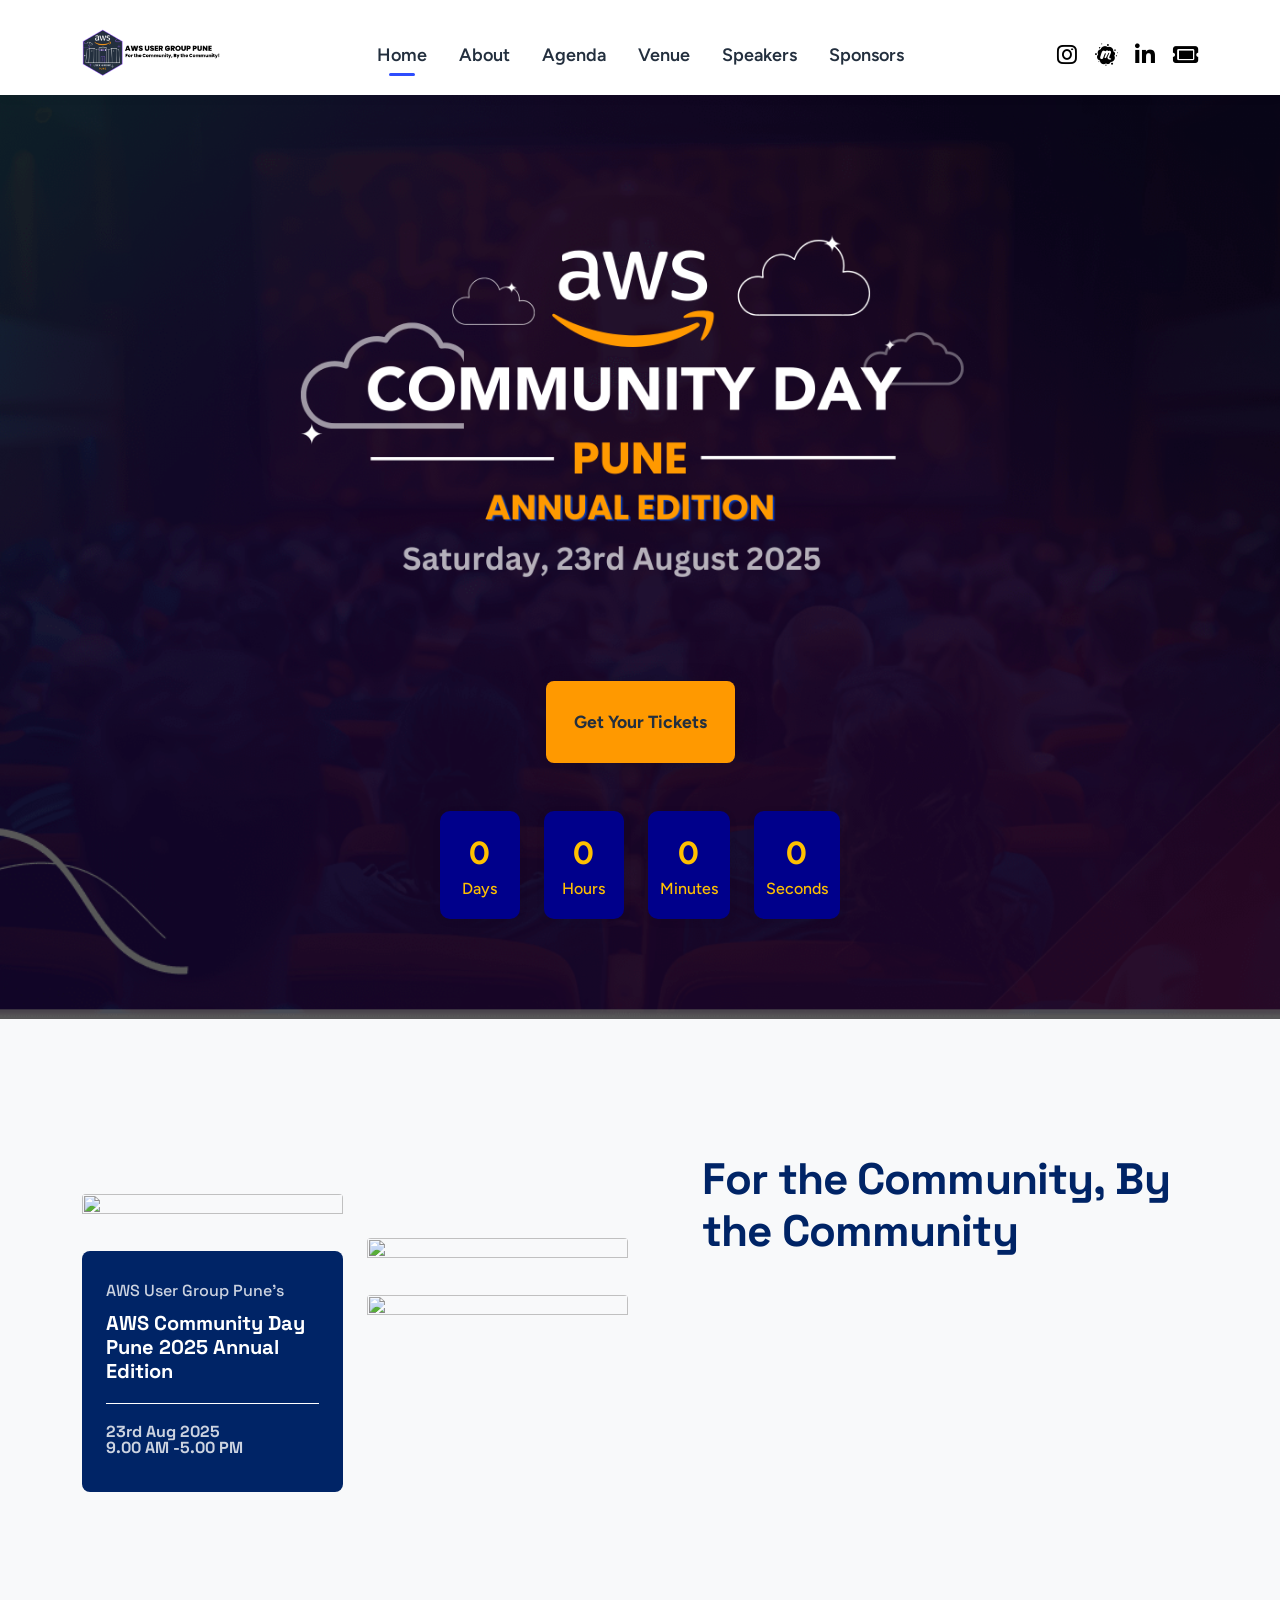
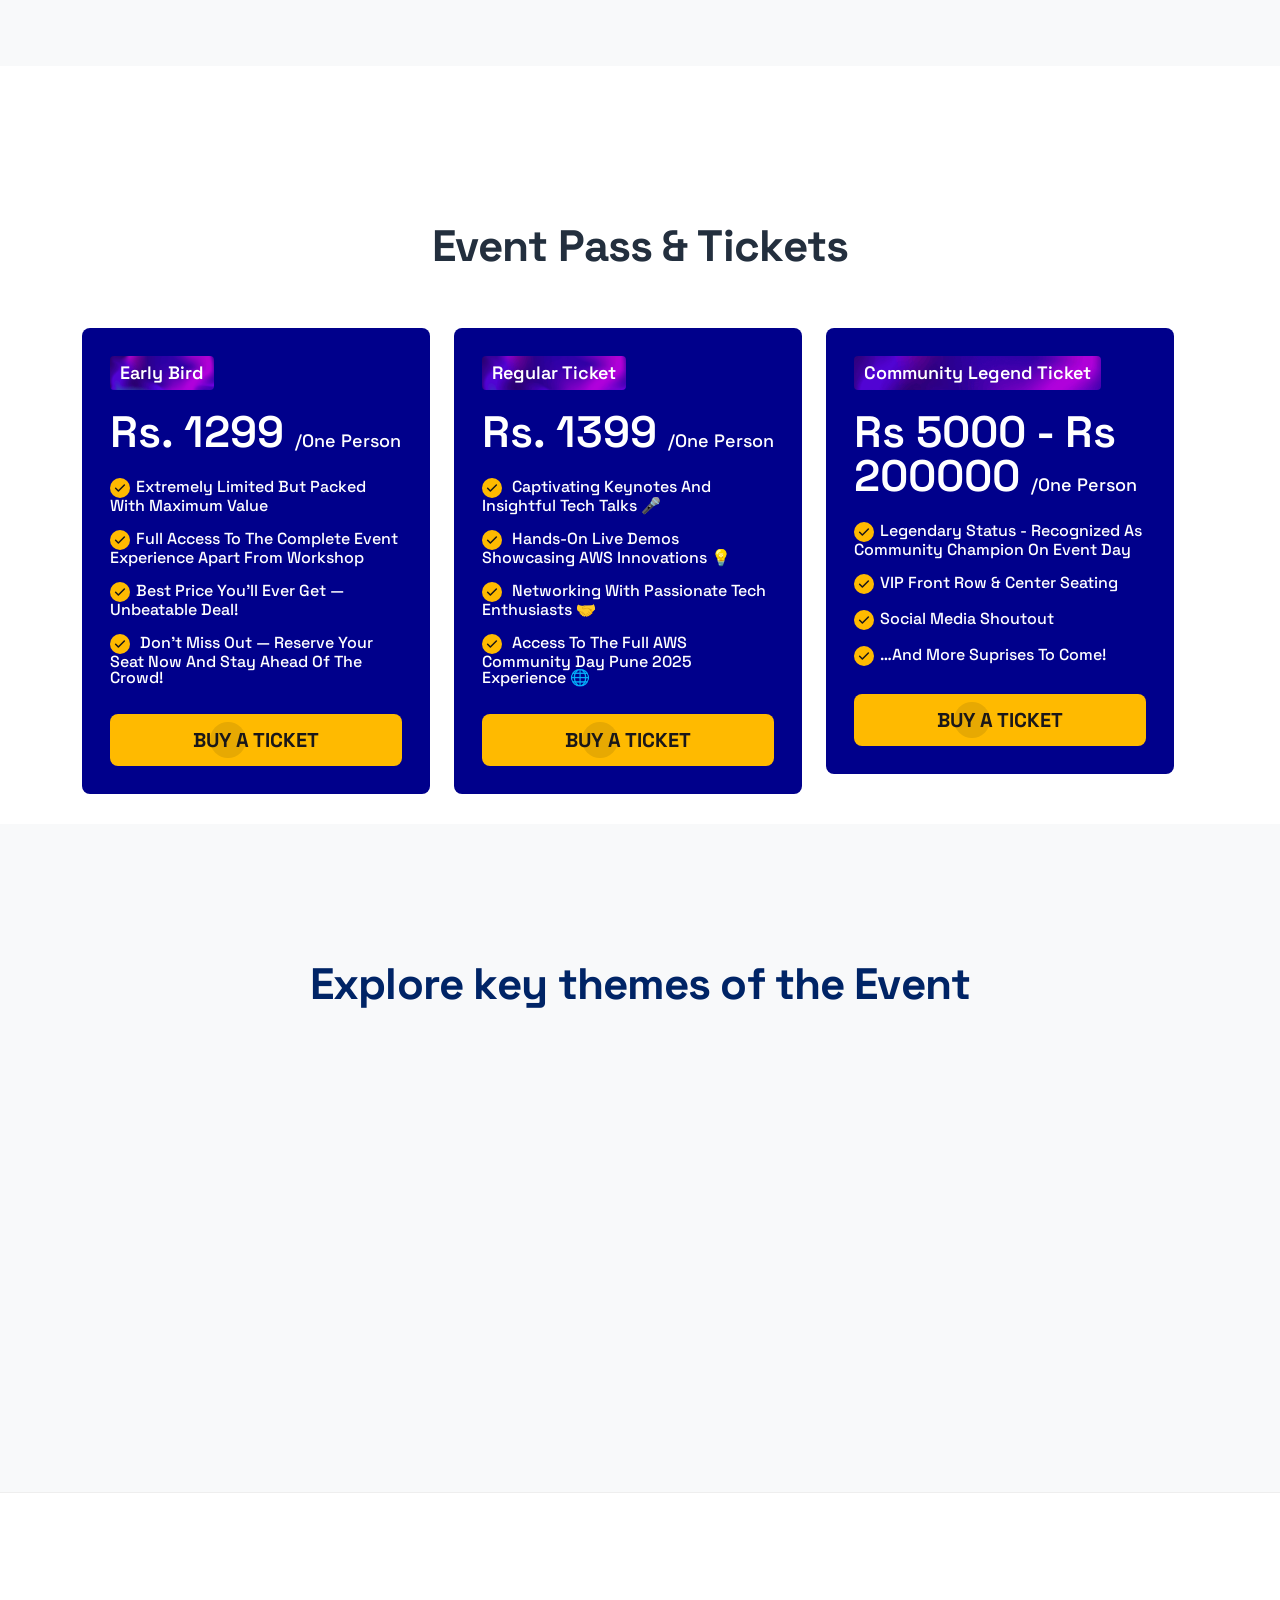
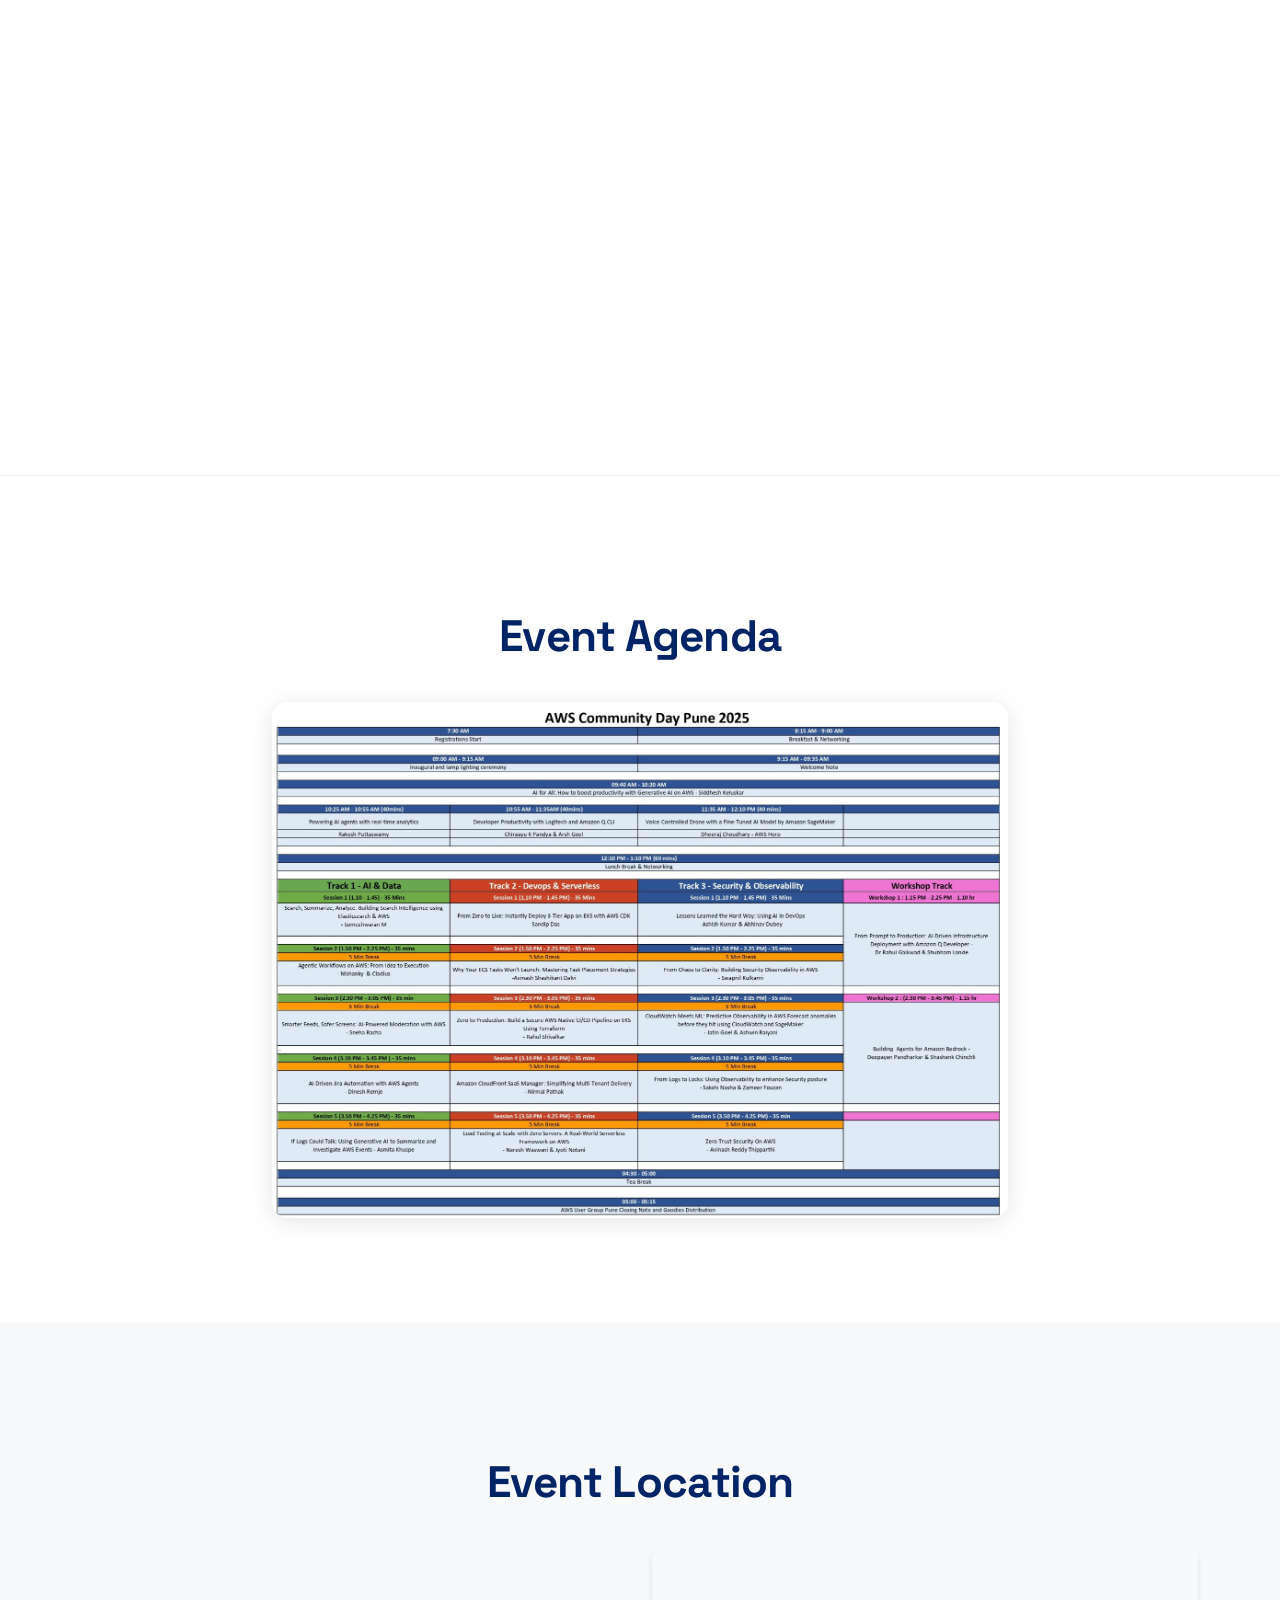
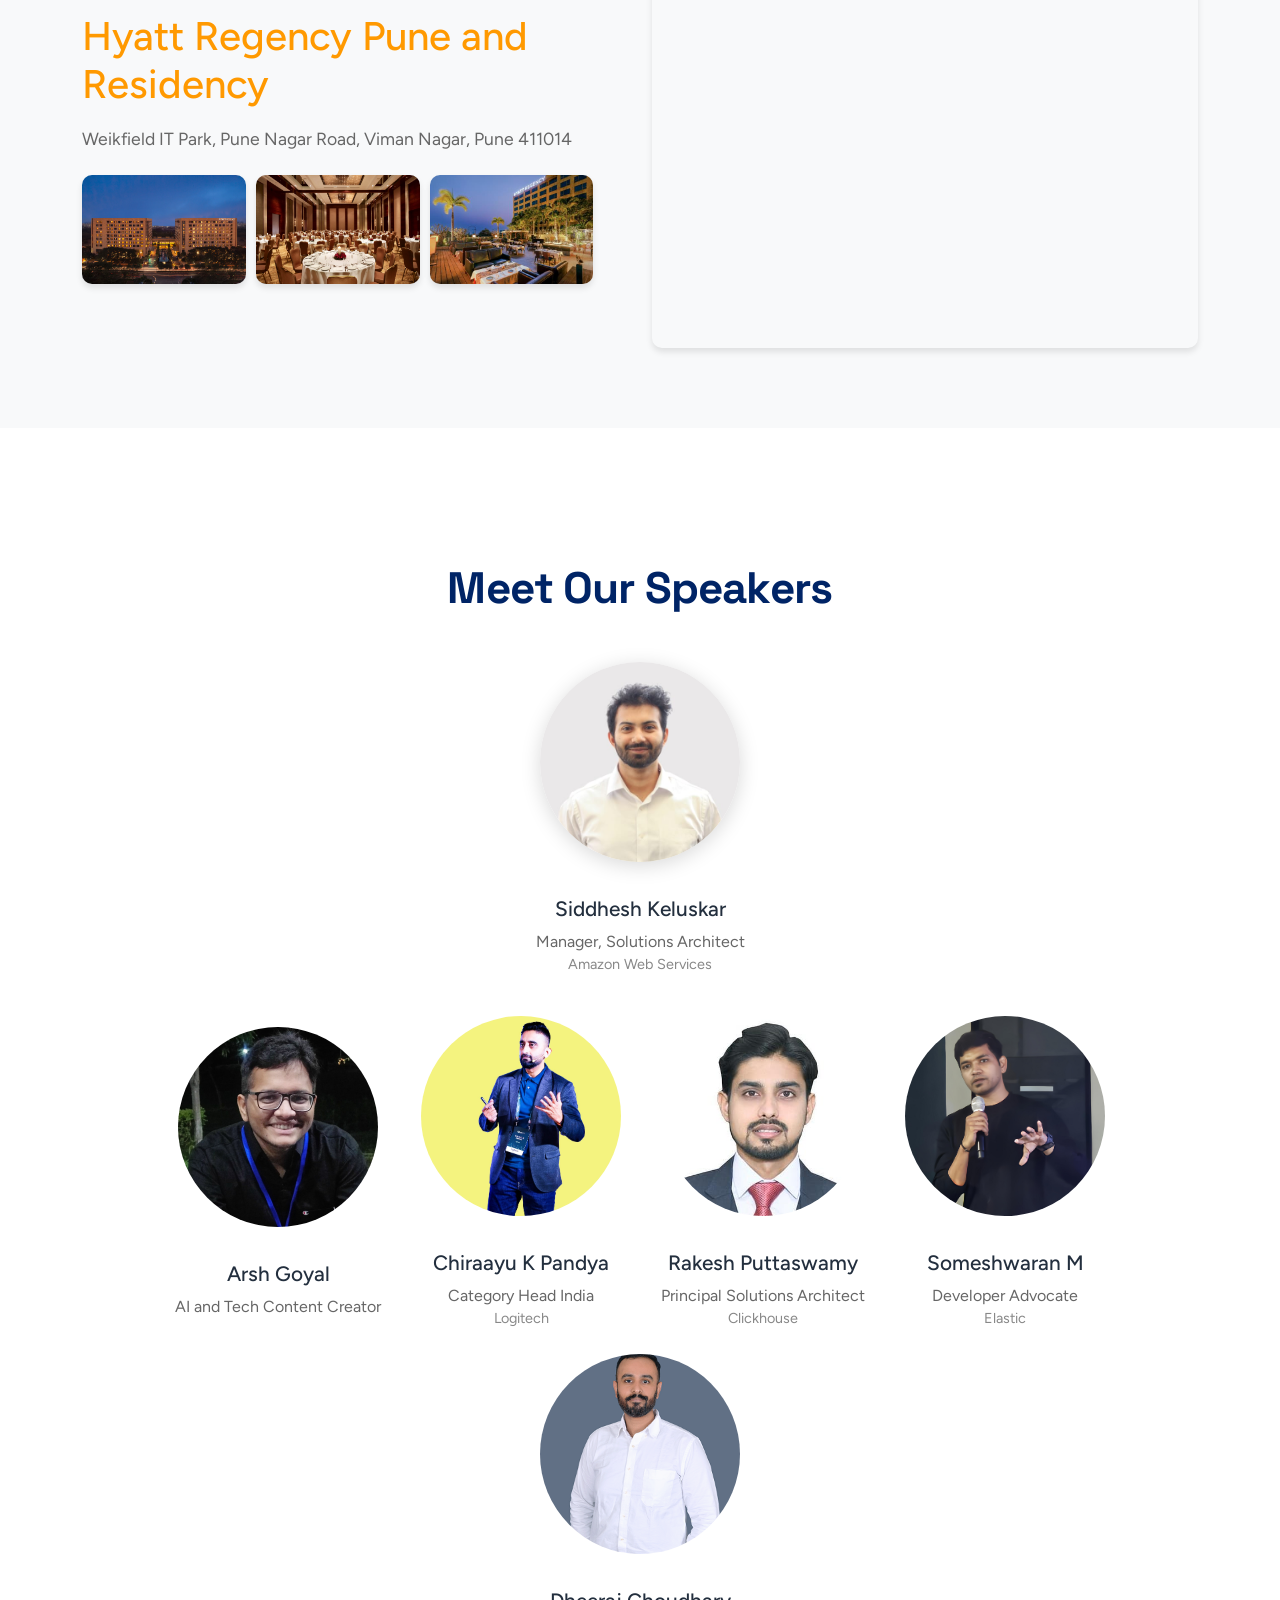
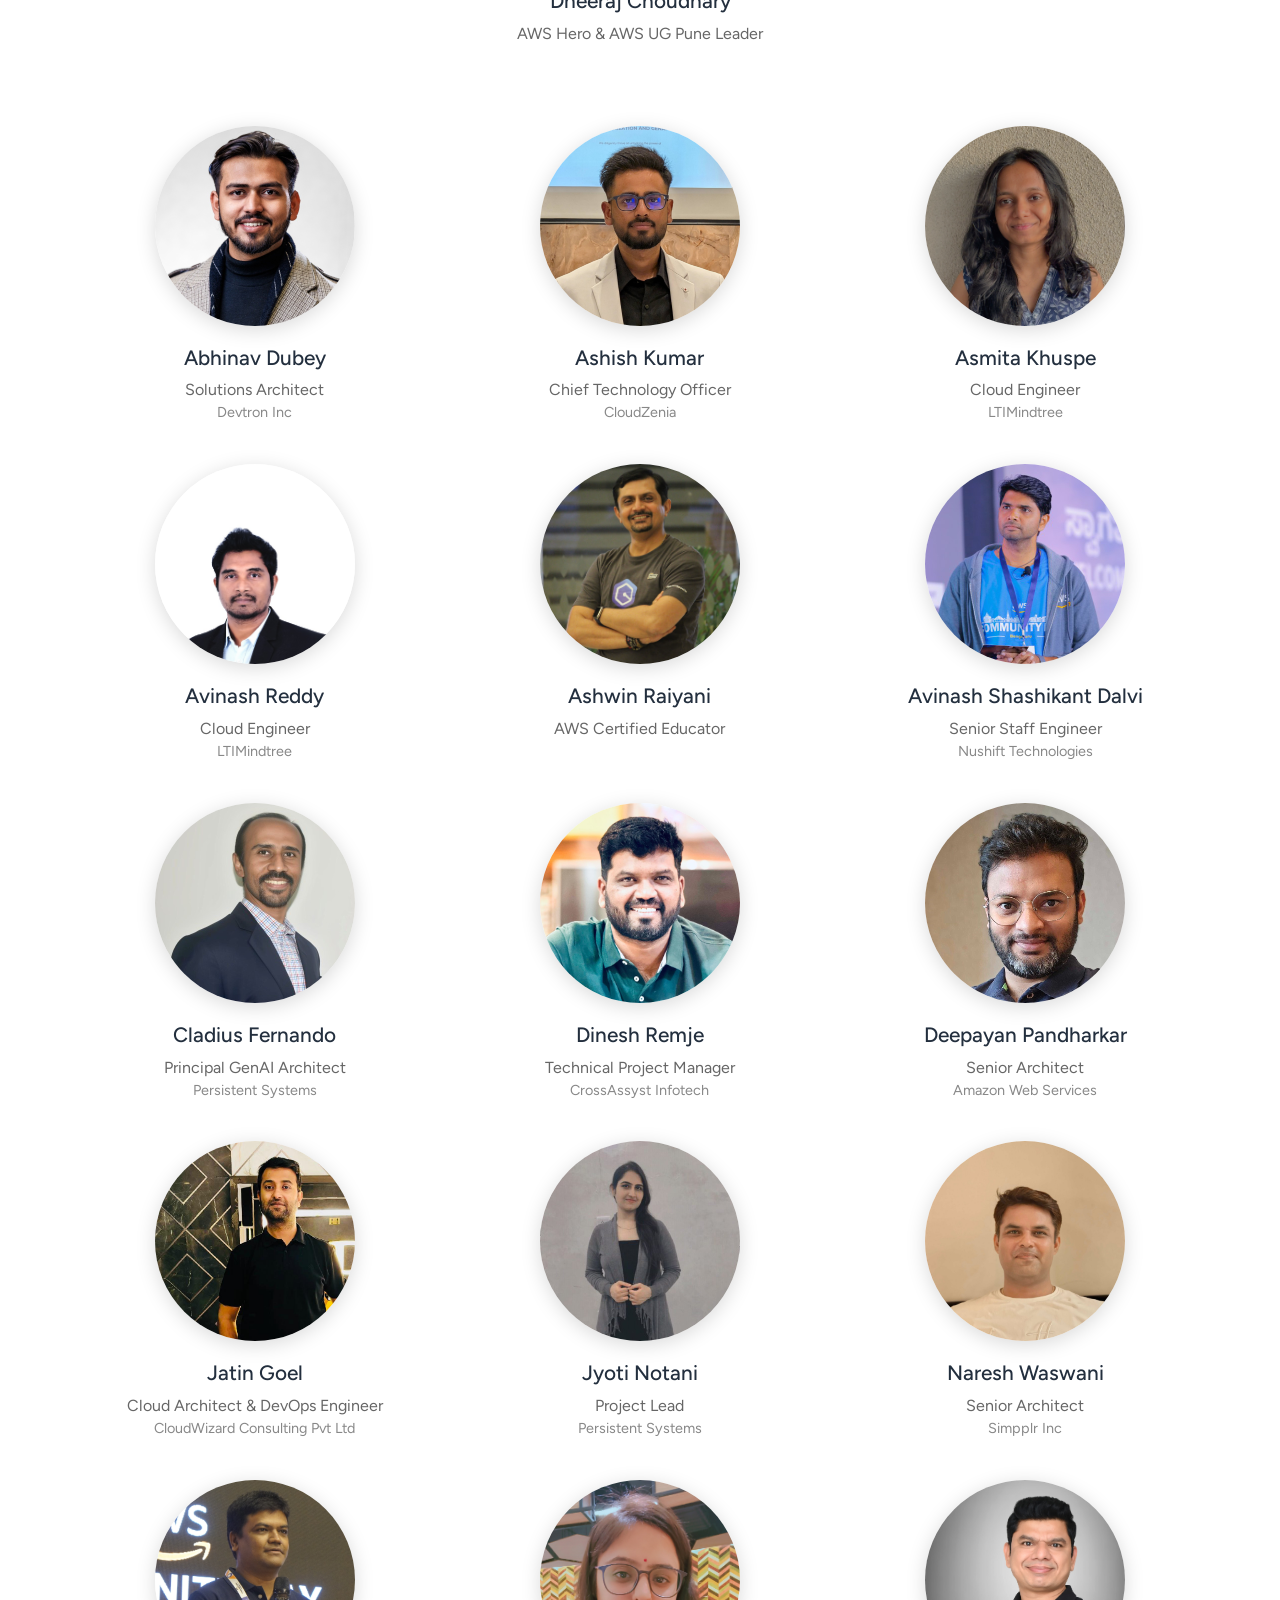
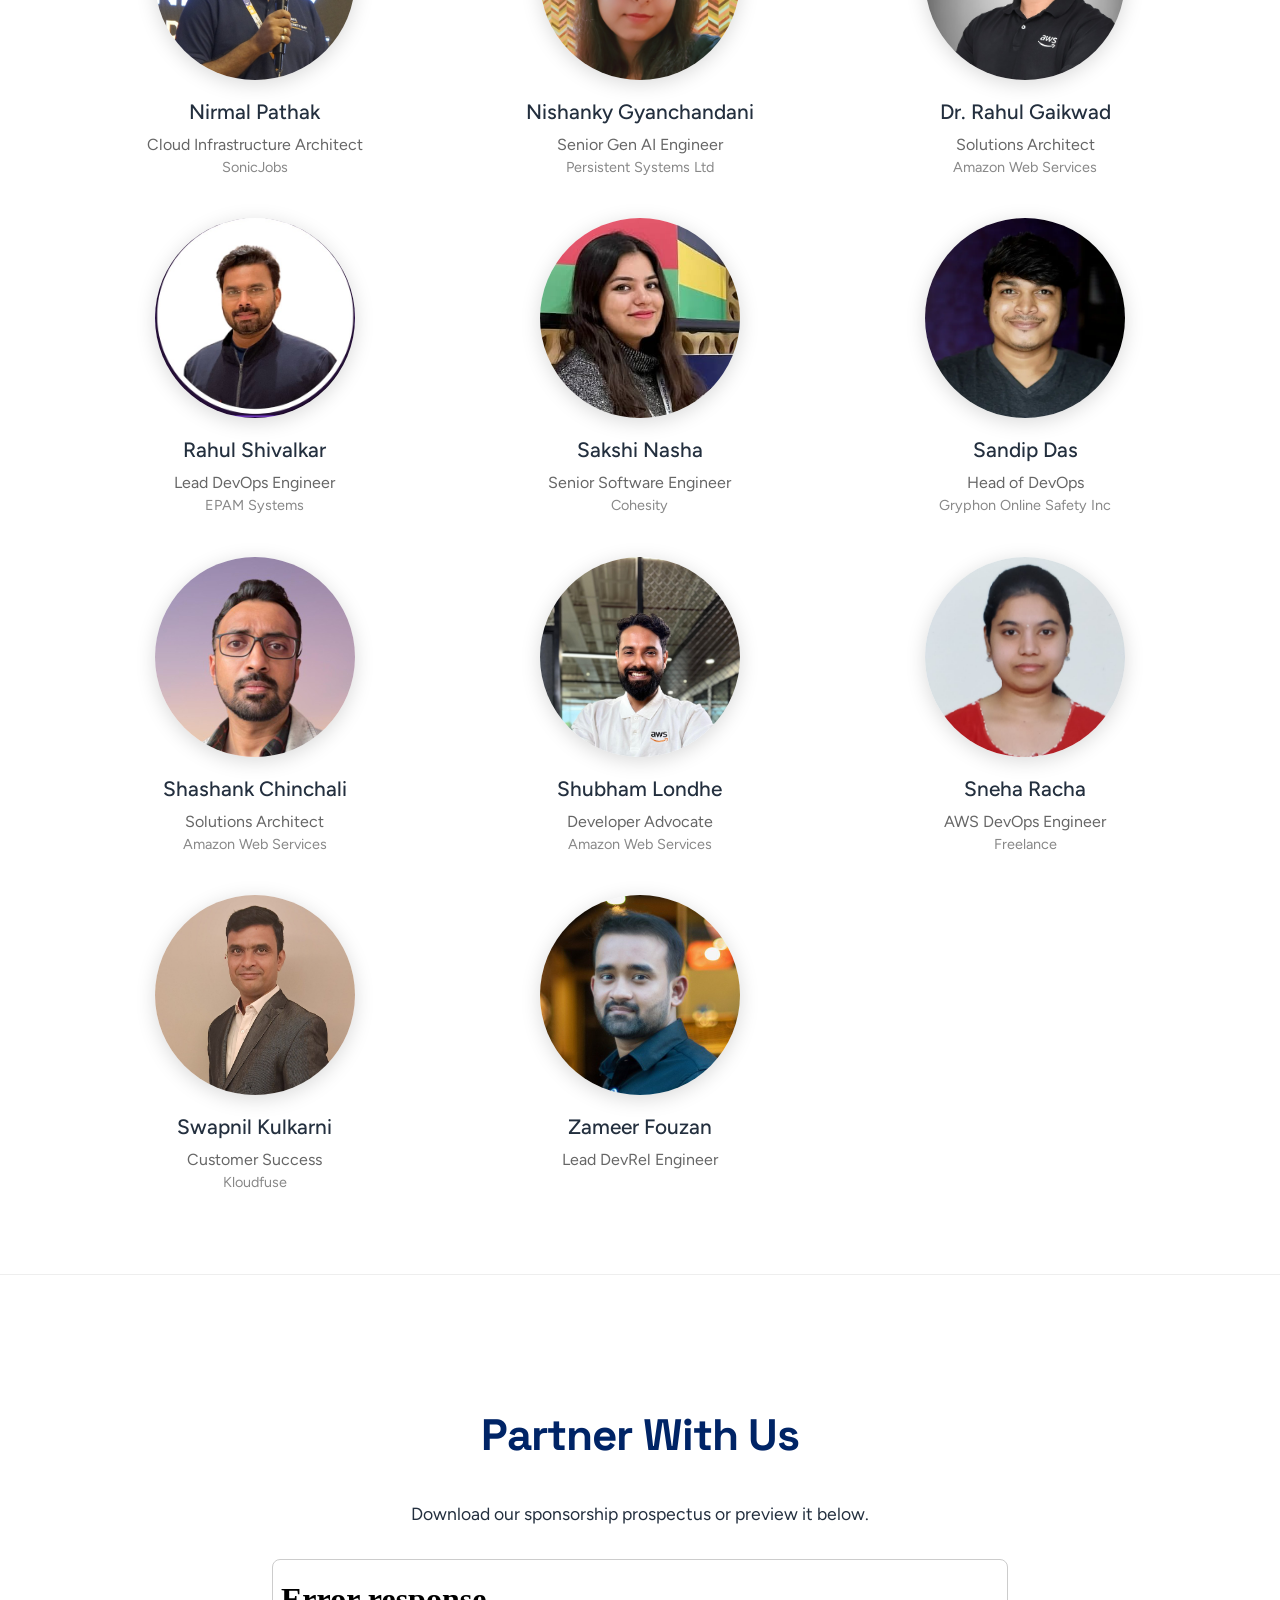
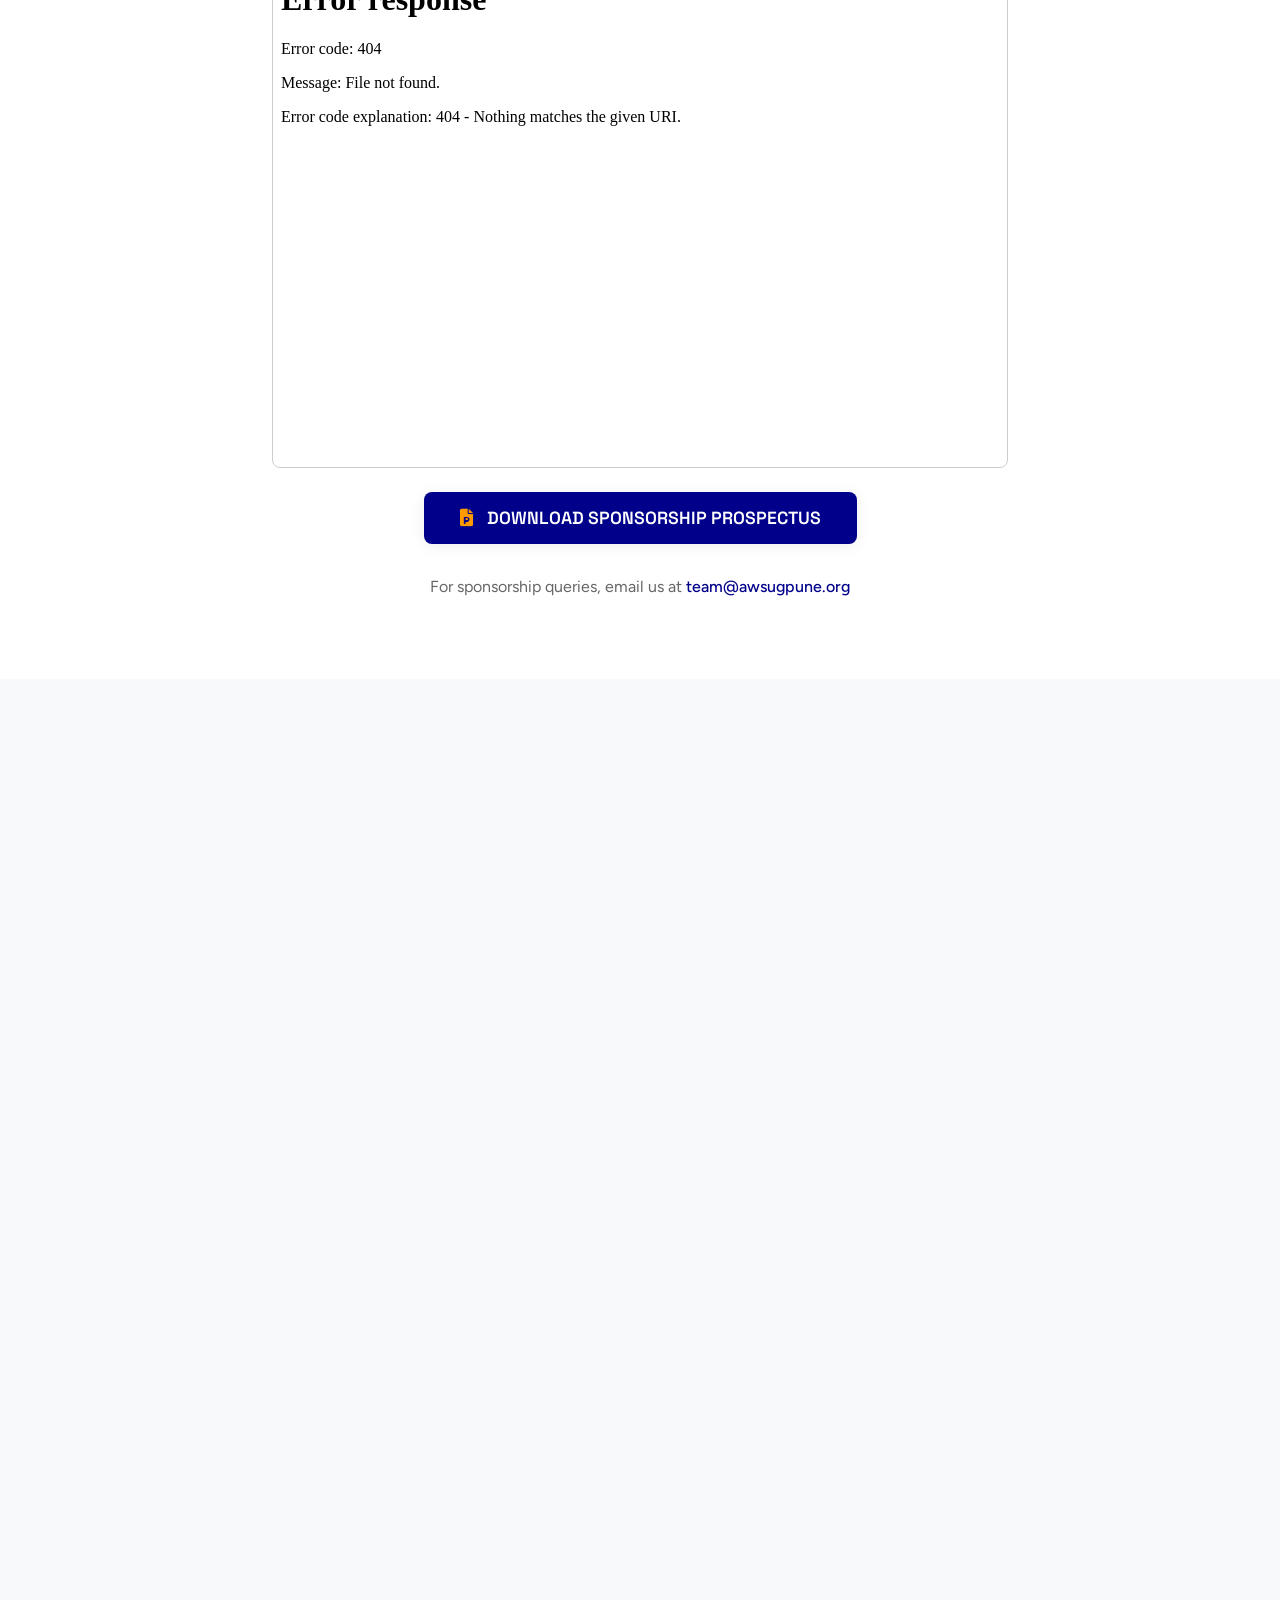
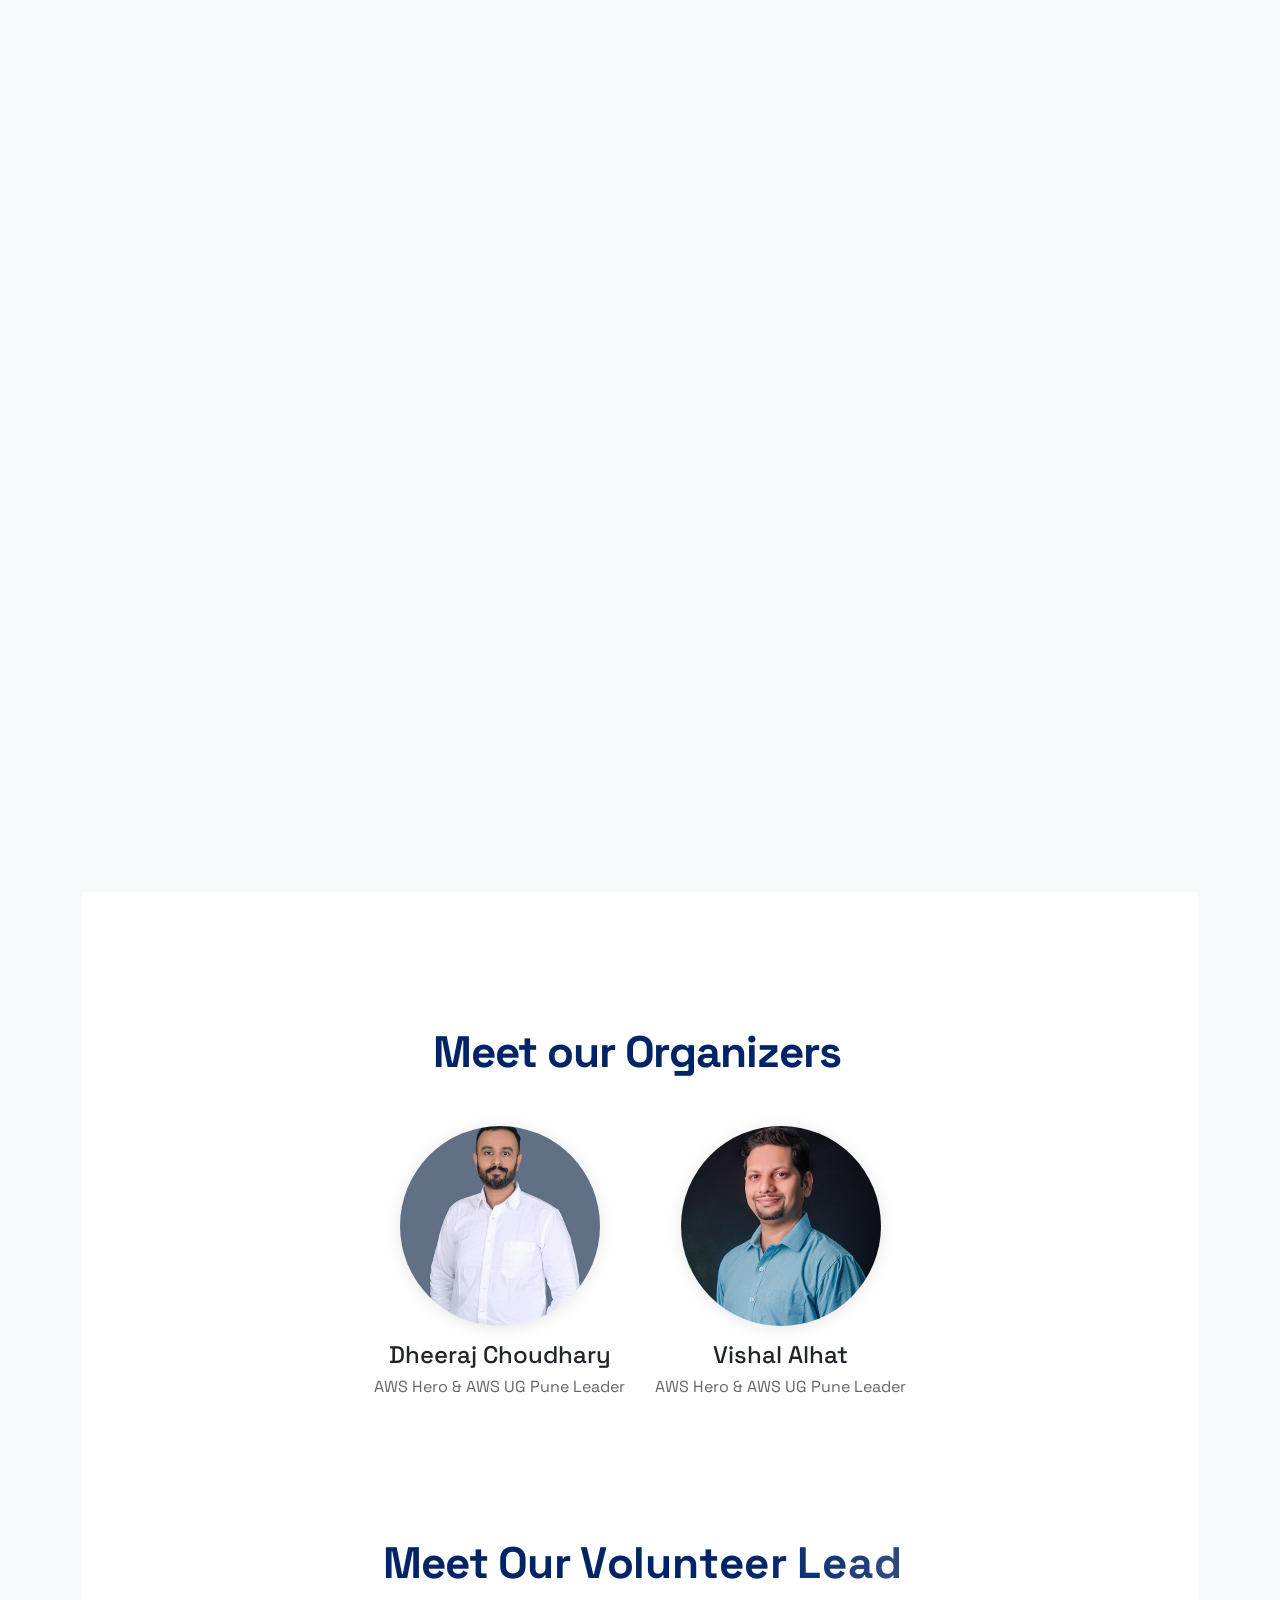
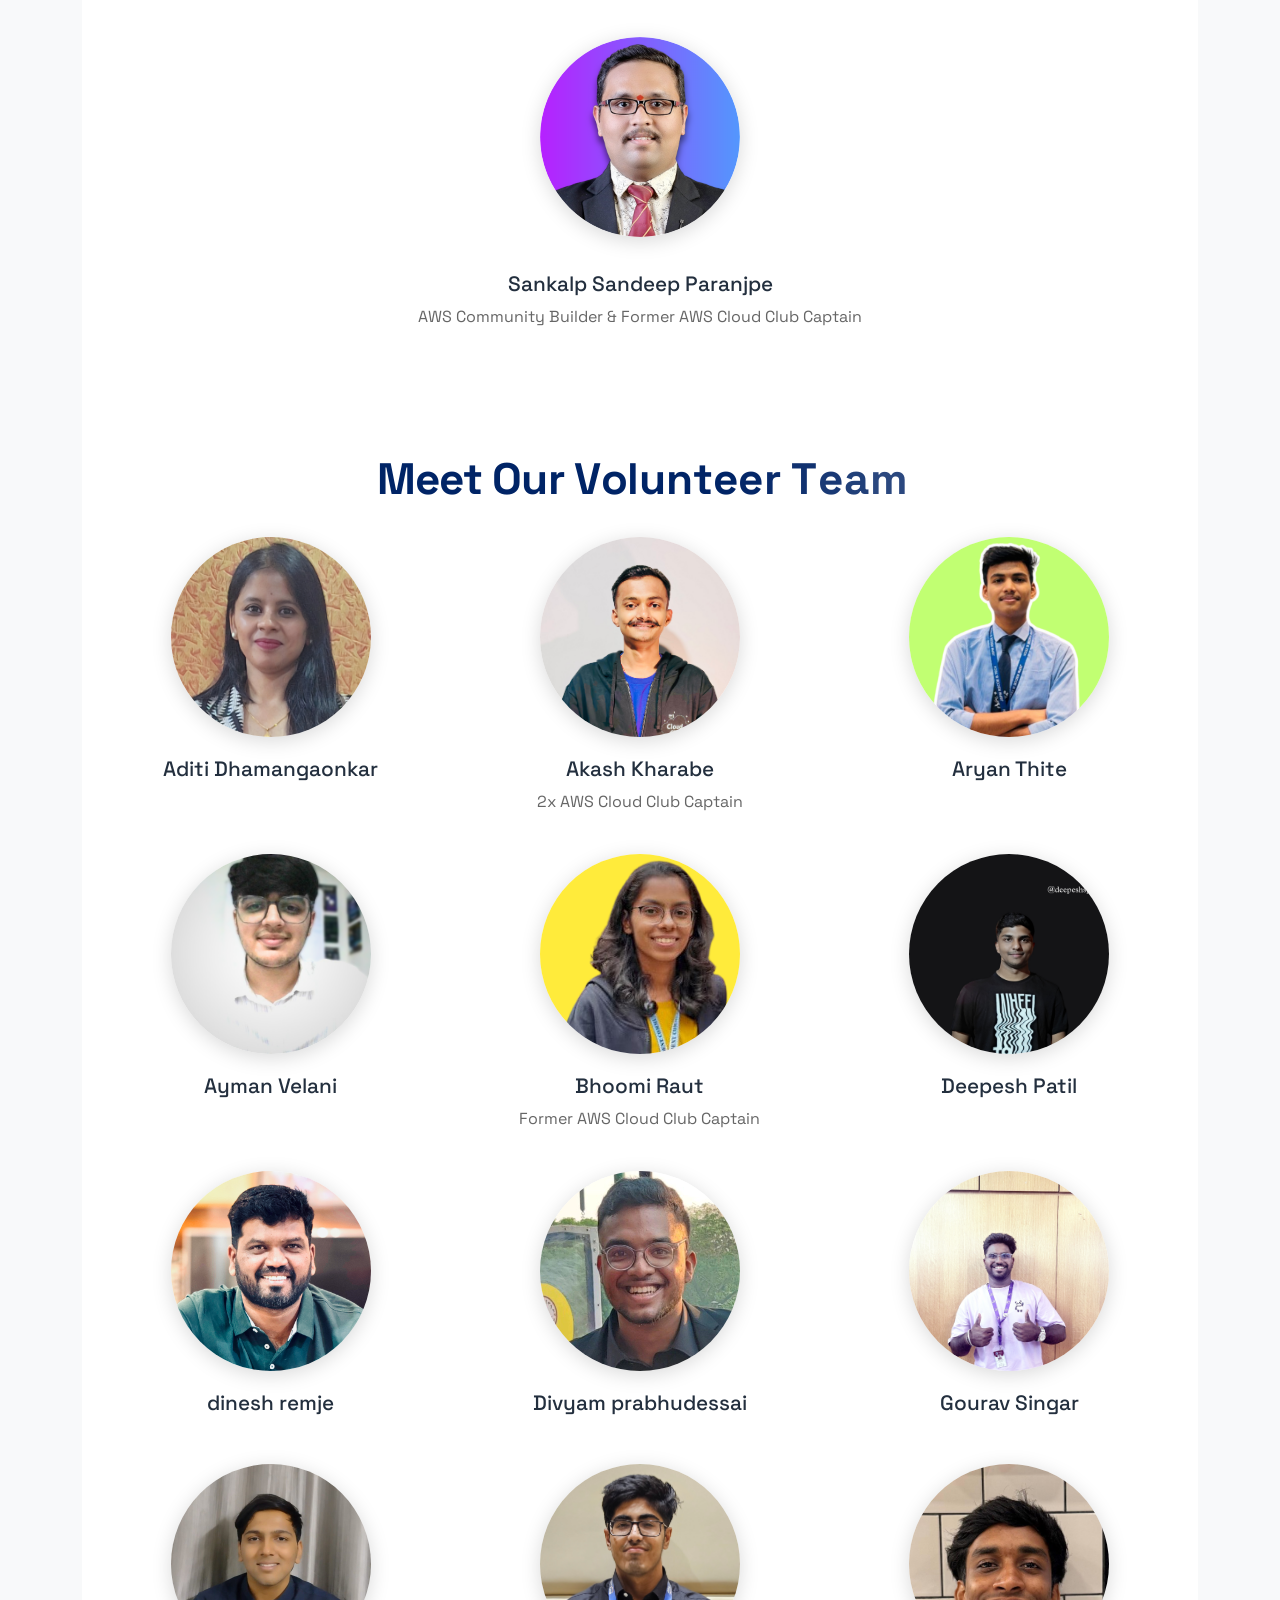
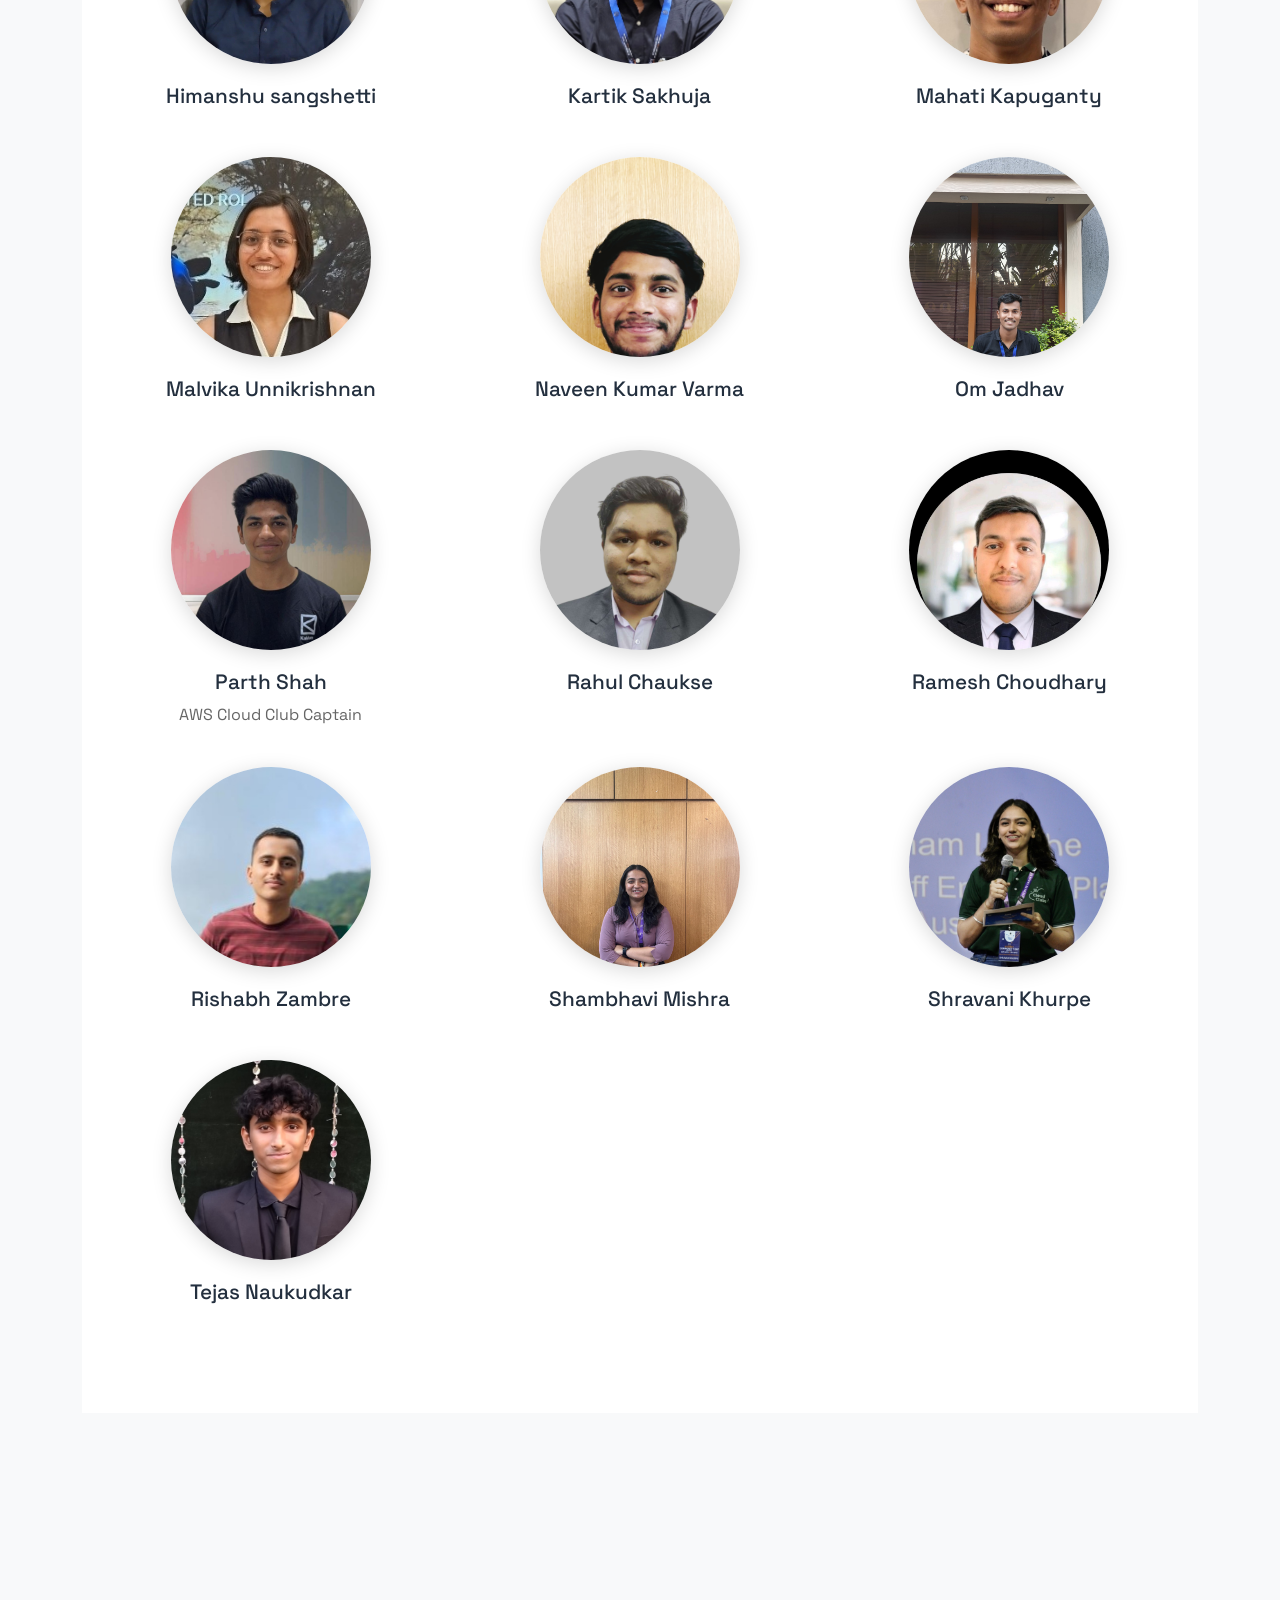
==== commit 692763bb: "301" ====
--- a/index.html
+++ b/index.html
@@ -699,7 +699,7 @@
         </div>
         <div class="row justify-content-center align-items-center">
             <div class="col-lg-8 text-center">
-                <img src="assets/img/agenda.jpg" alt="Event Agenda" style="max-width: 100%; border-radius: 16px; box-shadow: 0 4px 24px rgba(0,0,0,0.10); margin-bottom: 24px;" />
+                <img src="assets/img/UG.jpeg" alt="Event Agenda" style="max-width: 100%; border-radius: 16px; box-shadow: 0 4px 24px rgba(0,0,0,0.10); margin-bottom: 24px;" />
             </div>
         </div>
     </div>
@@ -1192,23 +1192,27 @@
         </div>
         <!-- ClickHouse: Platinum Sponsor (full width, first row) -->
         <div class="row justify-content-center mb-4">
-            <div class="col-12 col-md-8 text-center d-flex align-items-stretch justify-content-center mx-auto" data-aos="fade-up" data-aos-duration="800">
-                <div class="sponsor-box" style="border: 2px solid #e5e4e2; border-radius: 12px; padding: 32px 16px; background: #f7f7fa; box-shadow: 0 2px 12px rgba(229,228,226,0.10); margin-bottom: 24px; width: 100%;">
-                    <div style="margin-bottom: 18px;">
-                        <span style="background: linear-gradient(90deg,#e5e4e2,#b3b3b3); color: #232f3e; font-weight: 700; padding: 6px 18px; border-radius: 20px; font-size: 1.1rem;">Platinum Sponsor</span>
-                    </div>
-                    <a href="https://clickhouse.com" target="_blank" aria-label="Logitech MX">
-                                <img src="assets/img/sponsors/Click.png" alt="Gold Sponsor MX" style="max-width: 220px; width: 100%; height: auto; margin-bottom: 6px;" />
-                            </a>
-                </div>
-            </div>
-        </div>
+    <div class="col-12 col-md-8 text-center d-flex align-items-stretch justify-content-center mx-auto" data-aos="fade-up" data-aos-duration="800">
+        <div class="sponsor-box" style="border: 2px solid #e5e4e2; border-radius: 12px; padding: 32px 16px; background: #f7f7fa; box-shadow: 0 2px 12px rgba(229,228,226,0.10); margin-bottom: 24px; width: 100%;">
+            <div style="margin-bottom: 36px;">
+                <span style="background: linear-gradient(90deg,#e5e4e2,#b3b3b3); color: #232f3e; font-weight: 700; padding: 6px 18px; border-radius: 20px; font-size: 1.1rem;">Platinum Sponsor</span>
+            </div>
+            <div style="height: 20px;"></div>
+            <a href="https://clickhouse.com" target="_blank" aria-label="Logitech MX">
+                <img src="assets/img/sponsors/ClickHouse1.png" alt="Gold Sponsor MX" style="max-width: 220px; width: 100%; height: auto;" />
+            </a>
+            <div style="height: 20px;"></div>
+        </div>
+    </div>
+</div>
+
+
         <!-- Gold Sponsors (same box: MX priority + Elastic) -->
         <div class="row justify-content-center">
             <div class="col-12 col-md-8 text-center d-flex align-items-stretch justify-content-center mx-auto" data-aos="fade-up" data-aos-duration="900" data-aos-delay="100">
-                <div class="sponsor-box" style="border: 2px solid #dae112; border-radius: 12px; padding: 32px 16px; background: #fffbea; box-shadow: 0 2px 12px rgba(255,215,0,0.07); margin-bottom: 24px; width: 100%;">
+                <div class="sponsor-box" style="border: 2px solid #FFD700; border-radius: 12px; padding: 32px 16px; background: #fffbea; box-shadow: 0 2px 12px rgba(255,215,0,0.07); margin-bottom: 24px; width: 100%;">
                     <div style="margin-bottom: 24px;">
-                        <span style="background: #9e9e9e; color: #232f3e; font-weight: 700; padding: 6px 18px; border-radius: 20px; font-size: 1.1rem;">Gold Sponsors</span>
+                        <span style="background: #FFD700; color: #232f3e; font-weight: 700; padding: 6px 18px; border-radius: 20px; font-size: 1.1rem;">Gold Sponsors</span>
                     </div>
                     <div class="tier-logos" style="display: flex; flex-direction: row; align-items: center; justify-content: center; gap: 36px; flex-wrap: wrap;">
                          <div style="display: flex; flex-direction: column; align-items: center;" data-aos="zoom-in" data-aos-duration="800" data-aos-delay="250">
@@ -1235,9 +1239,9 @@
         <!-- Bronzoe Sponsors (same box: MX priority + Elastic) -->
         <div class="row justify-content-center">
             <div class="col-12 col-md-8 text-center d-flex align-items-stretch justify-content-center mx-auto" data-aos="fade-up" data-aos-duration="900" data-aos-delay="100">
-                <div class="sponsor-box" style="border: 2px solid #f19b45; border-radius: 12px; padding: 32px 16px; background: #FFF3E5; box-shadow: 0 2px 12px rgba(205, 127, 50, 0.12); margin-bottom: 24px; width: 100%;">
+                <div class="sponsor-box" style="border: 2px solid #CD7F32; border-radius: 12px; padding: 32px 16px; background: #FFF3E5; box-shadow: 0 2px 12px rgba(205, 127, 50, 0.12); margin-bottom: 24px; width: 100%;">
                     <div style="margin-bottom: 24px;">
-                        <span style="background: #e7790c; color: #ffffff; font-weight: 700; padding: 6px 18px; border-radius: 20px; font-size: 1.1rem;">Bronze Sponsors</span>
+                        <span style="background: #CD7F32; color: #ffffff; font-weight: 700; padding: 6px 18px; border-radius: 20px; font-size: 1.1rem;">Bronze Sponsors</span>
                     </div>
                     <div class="tier-logos" style="display: flex; flex-direction: row; align-items: center; justify-content: center; gap: 36px; flex-wrap: wrap;">
                          <div style="display: flex; flex-direction: column; align-items: center;" data-aos="zoom-in" data-aos-duration="800" data-aos-delay="250">
@@ -1249,61 +1253,77 @@
                 </div>
             </div>
         </div>
-
-    <section class="Sponsors" id="sponsors" style="background: #f8f9fa; padding: 80px 0;">
-    <div class="container">
-        <div class="section-header heading6 text-center" style="margin-bottom: 40px;">
-            <h5 data-aos="fade-up" data-aos-duration="700">Community Partners</h5>
-            <div class="space18"></div>
-            <h2 class="text-anime-style-3" data-aos="zoom-in" data-aos-duration="800">Meet Our Community Partners</h2>
-        </div>
-        
-        <!-- Gold Sponsors (same box: MX priority + Elastic) -->
-       
-
-        <!-- Bronzoe Sponsors (same box: MX priority + Elastic) -->
-<div class="row justify-content-center">
-  <div class="col-12 col-md-8 text-center d-flex align-items-stretch justify-content-center mx-auto"
-       data-aos="fade-up" data-aos-duration="900" data-aos-delay="100">
-       
-    <div class="sponsor-box" 
-         style="border: 2px solid #FFD700; border-radius: 16px; padding: 28px 20px; background: #fffbea; 
-                box-shadow: 0 4px 16px rgba(255,215,0,0.12); margin-bottom: 24px; width: 100%;">
-
-      <div class="tier-logos" 
-           style="display: flex; flex-direction: row; align-items: center; justify-content: center; 
-                  gap: 24px; flex-wrap: wrap;">
-
-        <!-- Logo 1 -->
-        <div style="display: flex; flex-direction: column; align-items: center;" 
-             data-aos="zoom-in" data-aos-duration="800" data-aos-delay="150">
-          <img src="assets/img/HUG.jpeg" 
-               alt="Gold Sponsor AWS" 
-               style="max-width: 200px; width: 100%; height: auto; border-radius: 12px; margin-bottom: 6px;" />
-        </div>
-
-        <!-- Logo 2 -->
-        <div style="display: flex; flex-direction: column; align-items: center;" 
-             data-aos="zoom-in" data-aos-duration="800" data-aos-delay="250">
-          <img src="assets/img/MUG.jpeg" 
-               alt="Gold Sponsor Elastic" 
-               style="max-width: 200px; width: 100%; height: auto; border-radius: 12px; margin-bottom: 6px;" />
-        </div>
-
-        <!-- Logo 3 -->
-        <div style="display: flex; flex-direction: column; align-items: center;" 
-             data-aos="zoom-in" data-aos-duration="800" data-aos-delay="350">
-          <img src="assets/img/WhatsApp Image 2025-08-22 at 6.46.30 AM (1).jpeg" 
-               alt="Gold Sponsor MX" 
-               style="max-width: 200px; width: 100%; height: auto; border-radius: 12px; margin-bottom: 6px;" />
-        </div>
-
+        <!--===== FOOTER AREA STARTS =======-->
+
+        <section class="Sponsors" id="sponsors" style="background: #f8f9fa; padding: 80px 0;">
+  <div class="container">
+
+    <!-- Section Heading -->
+    <div class="section-header heading6 text-center" style="margin-bottom: 40px;">
+      <h5 data-aos="fade-up" data-aos-duration="700">Community Partners</h5>
+      <div class="space18"></div>
+      <h2 class="text-anime-style-3" data-aos="zoom-in" data-aos-duration="800">Meet Our Community Partners</h2>
+    </div>
+
+    <!-- Community Partners Section -->
+    <div class="row justify-content-center">
+      <div class="col-12 col-md-8 text-center d-flex align-items-stretch justify-content-center mx-auto"
+           data-aos="fade-up" data-aos-duration="900" data-aos-delay="100">
+
+        <div class="sponsor-box"
+             style="border: 2px solid #FFD700; border-radius: 16px; padding: 40px 20px; background: #fffbea;
+                    box-shadow: 0 4px 16px rgba(255,215,0,0.12); margin-bottom: 24px; width: 100%;">
+
+          <!-- Badge (optional) -->
+          <div style="margin-bottom: 24px;">
+            <span style="background: linear-gradient(90deg,#FFD700,#FFC107); color: #232f3e; font-weight: 700; 
+                         padding: 6px 18px; border-radius: 20px; font-size: 1.1rem;">
+              Community Partners
+            </span>
+          </div>
+
+          <!-- Logos -->
+          <div class="tier-logos"
+               style="display: flex; flex-direction: row; align-items: center; justify-content: center;
+                      gap: 24px; flex-wrap: wrap; margin-top: 20px; margin-bottom: 20px;">
+
+            <!-- Partner Logo 1 -->
+            <div style="display: flex; flex-direction: column; align-items: center;"
+                 data-aos="zoom-in" data-aos-duration="800" data-aos-delay="150">
+              <div class="partner-logo-container">
+                <img src="assets/img/HUG.jpeg"
+                     alt="HUG Community Partner"
+                     style="max-width: 200px; width: 100%; height: auto; border-radius: 12px;" />
+              </div>
+            </div>
+
+            <!-- Partner Logo 2 -->
+            <div style="display: flex; flex-direction: column; align-items: center;"
+                 data-aos="zoom-in" data-aos-duration="800" data-aos-delay="250">
+              <div class="partner-logo-container">
+                <img src="assets/img/MUG.jpeg"
+                     alt="MUG Community Partner"
+                     style="max-width: 200px; width: 100%; height: auto; border-radius: 12px;" />
+              </div>
+            </div>
+
+            <!-- Partner Logo 3 -->
+            <div style="display: flex; flex-direction: column; align-items: center;"
+                 data-aos="zoom-in" data-aos-duration="800" data-aos-delay="350">
+              <div class="partner-logo-container">
+                <img src="assets/img/CUG.jpeg"
+                     alt="Tech Community Partner"
+                     style="max-width: 200px; width: 100%; height: auto; border-radius: 12px;" />
+              </div>
+            </div>
+
+          </div><!-- end logos -->
+
+        </div><!-- end sponsor-box -->
       </div>
     </div>
   </div>
-</div>
- 
-        <!--===== FOOTER AREA STARTS =======-->
+</section>
 
             <!-- Organizing Team Section -->
 <section class="organizers-section" style="padding: 80px 0 20px 0 ; background-color: #fff;">
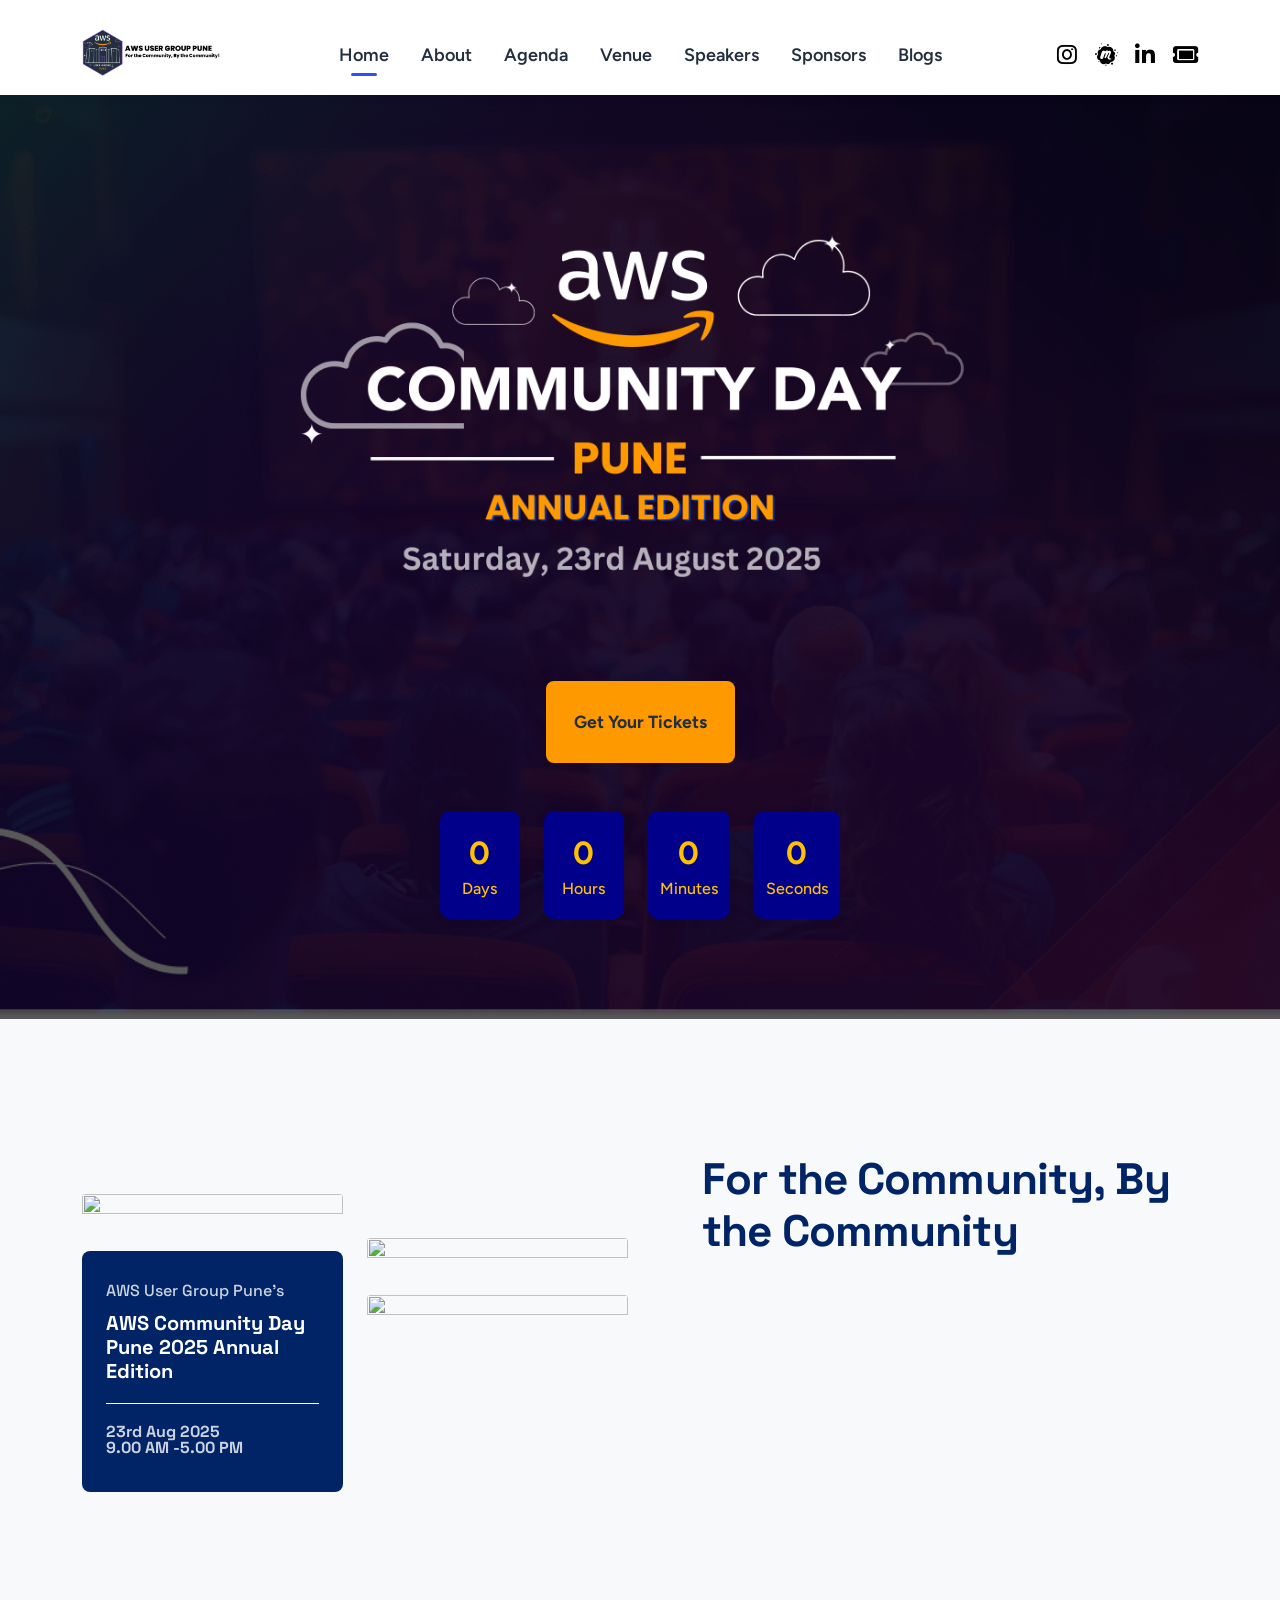
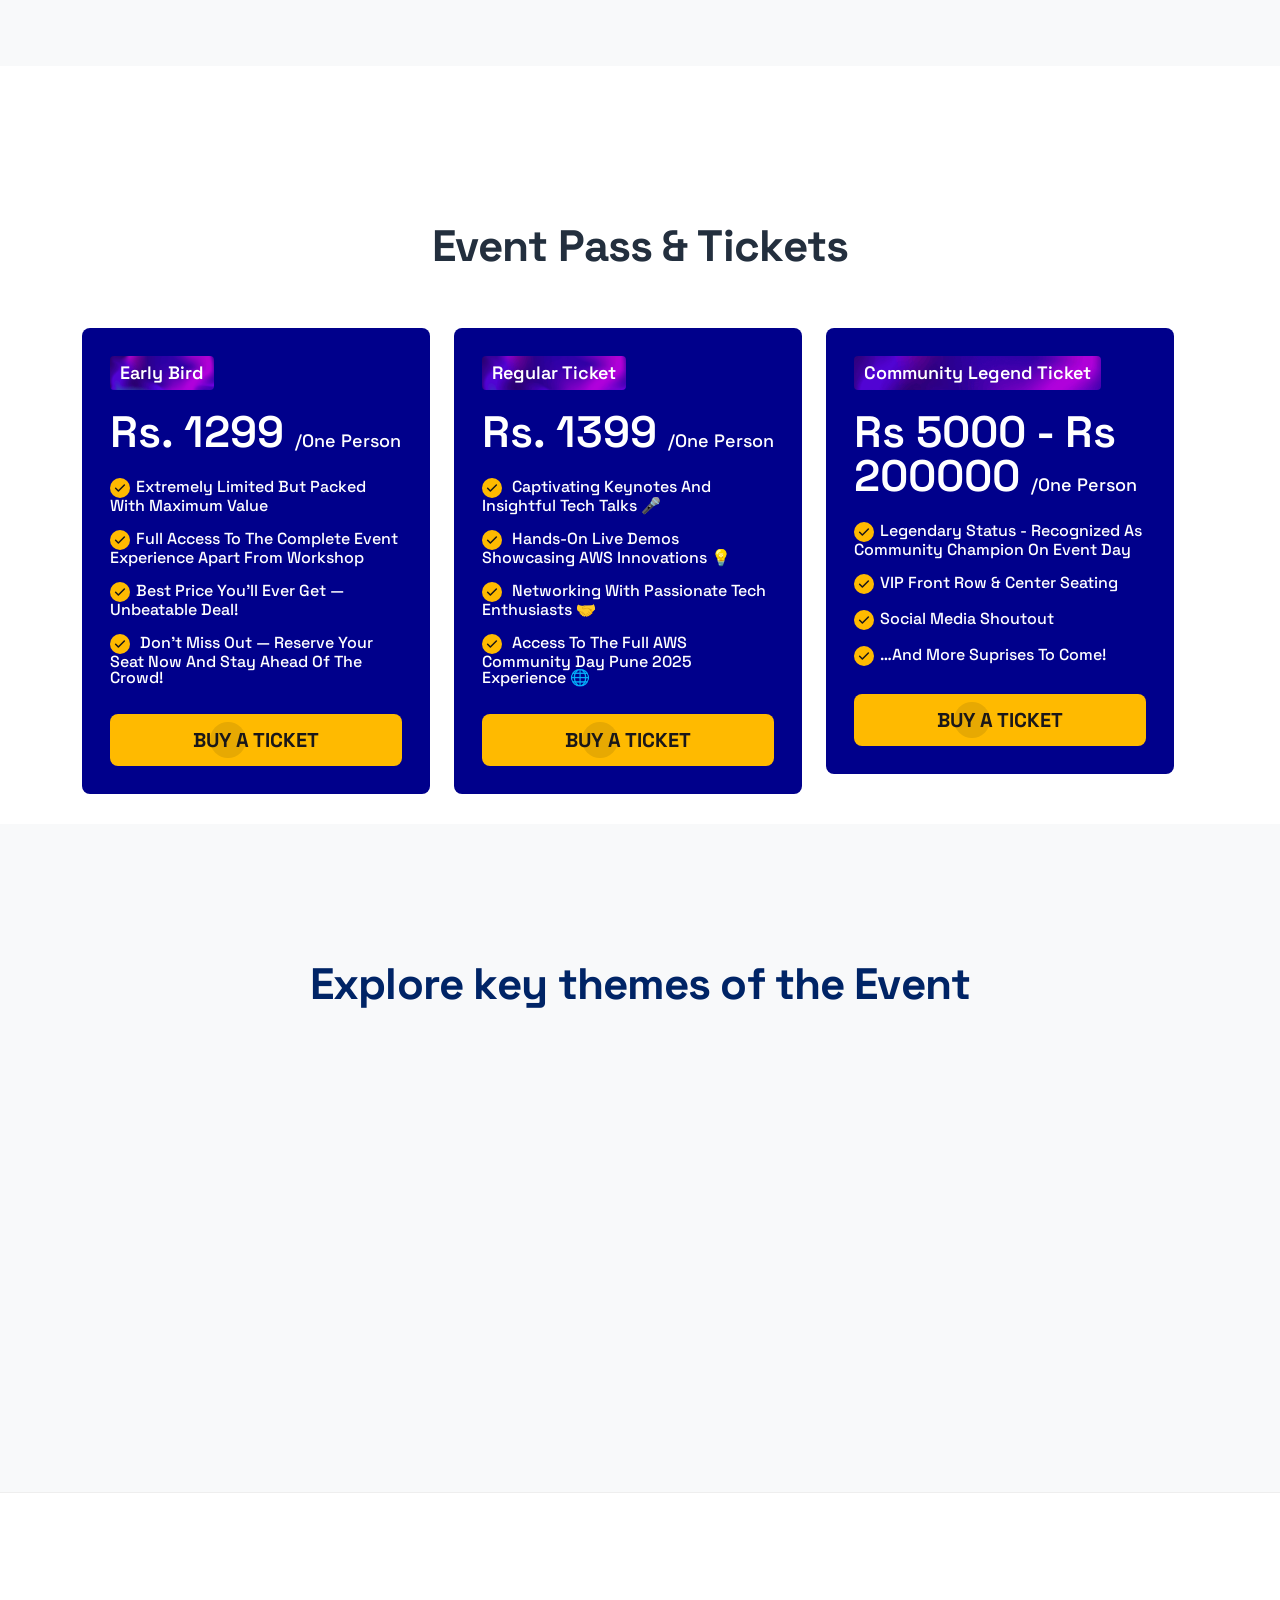
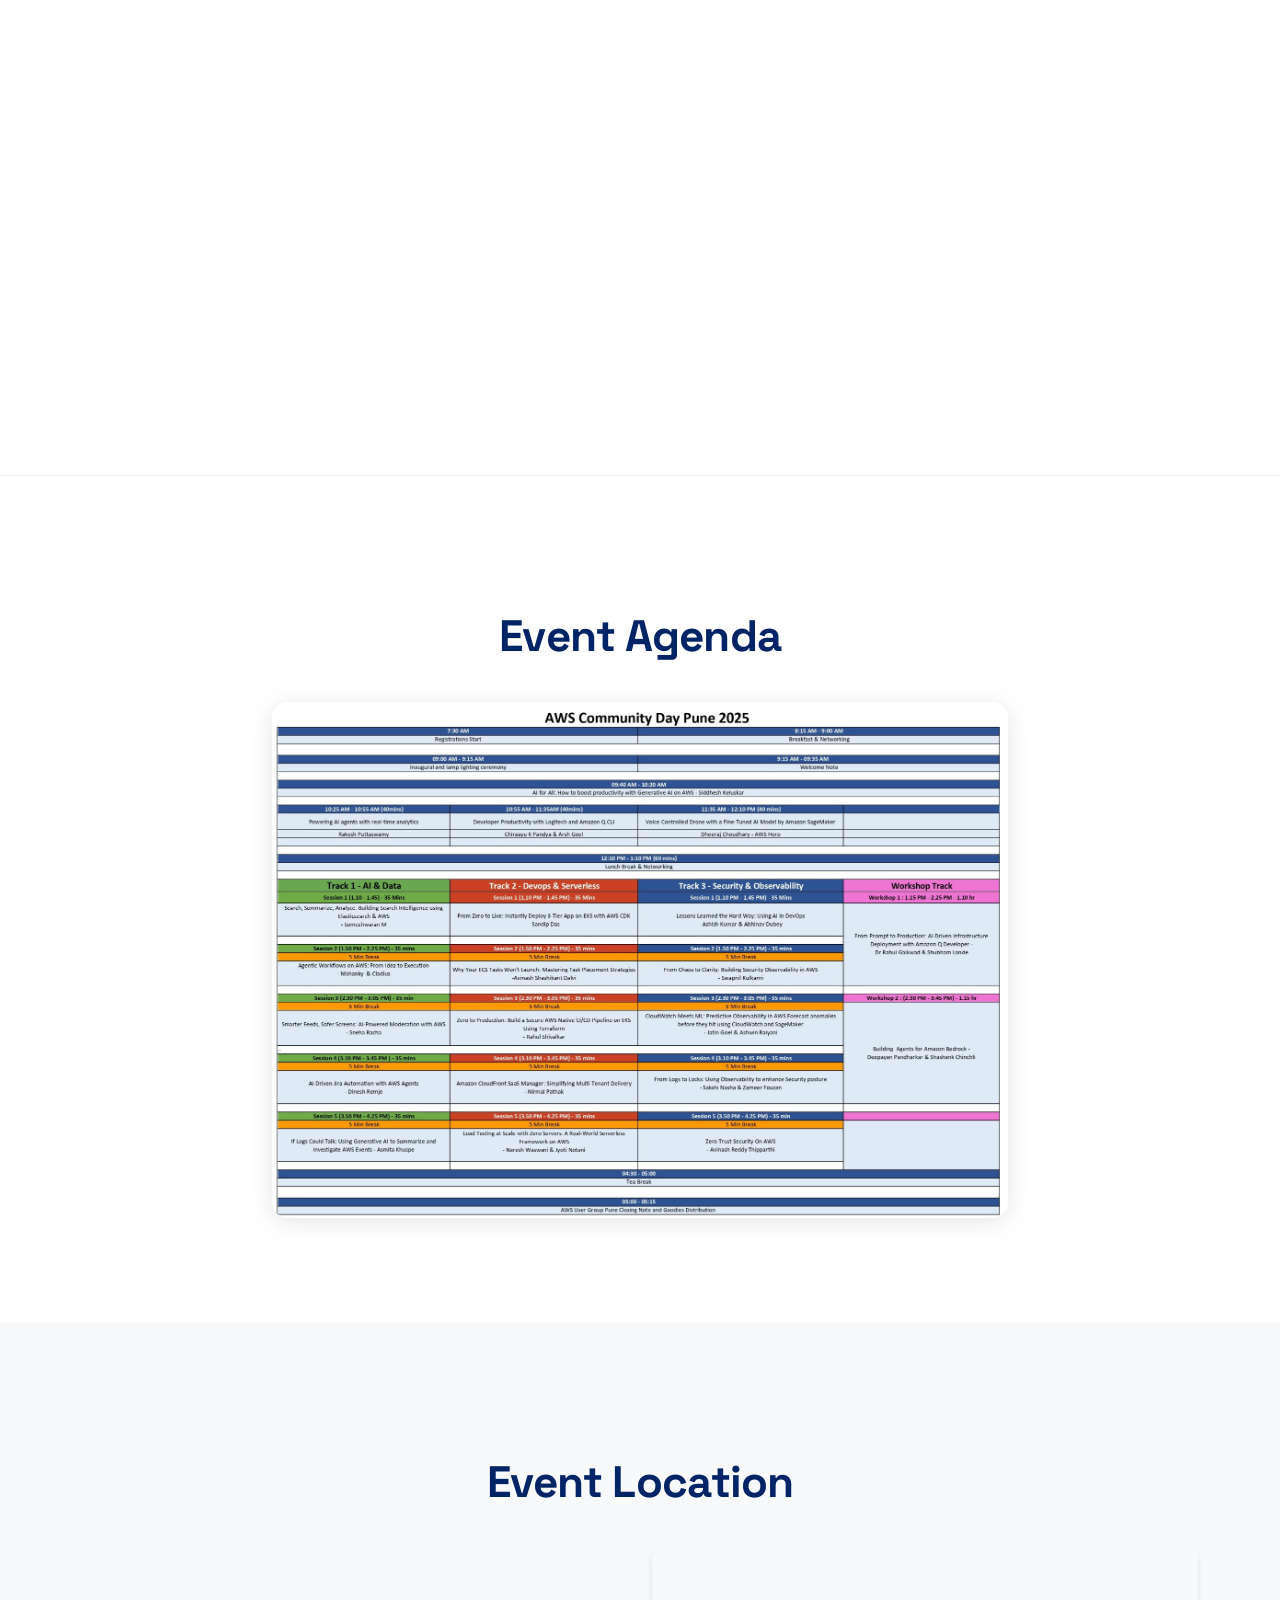
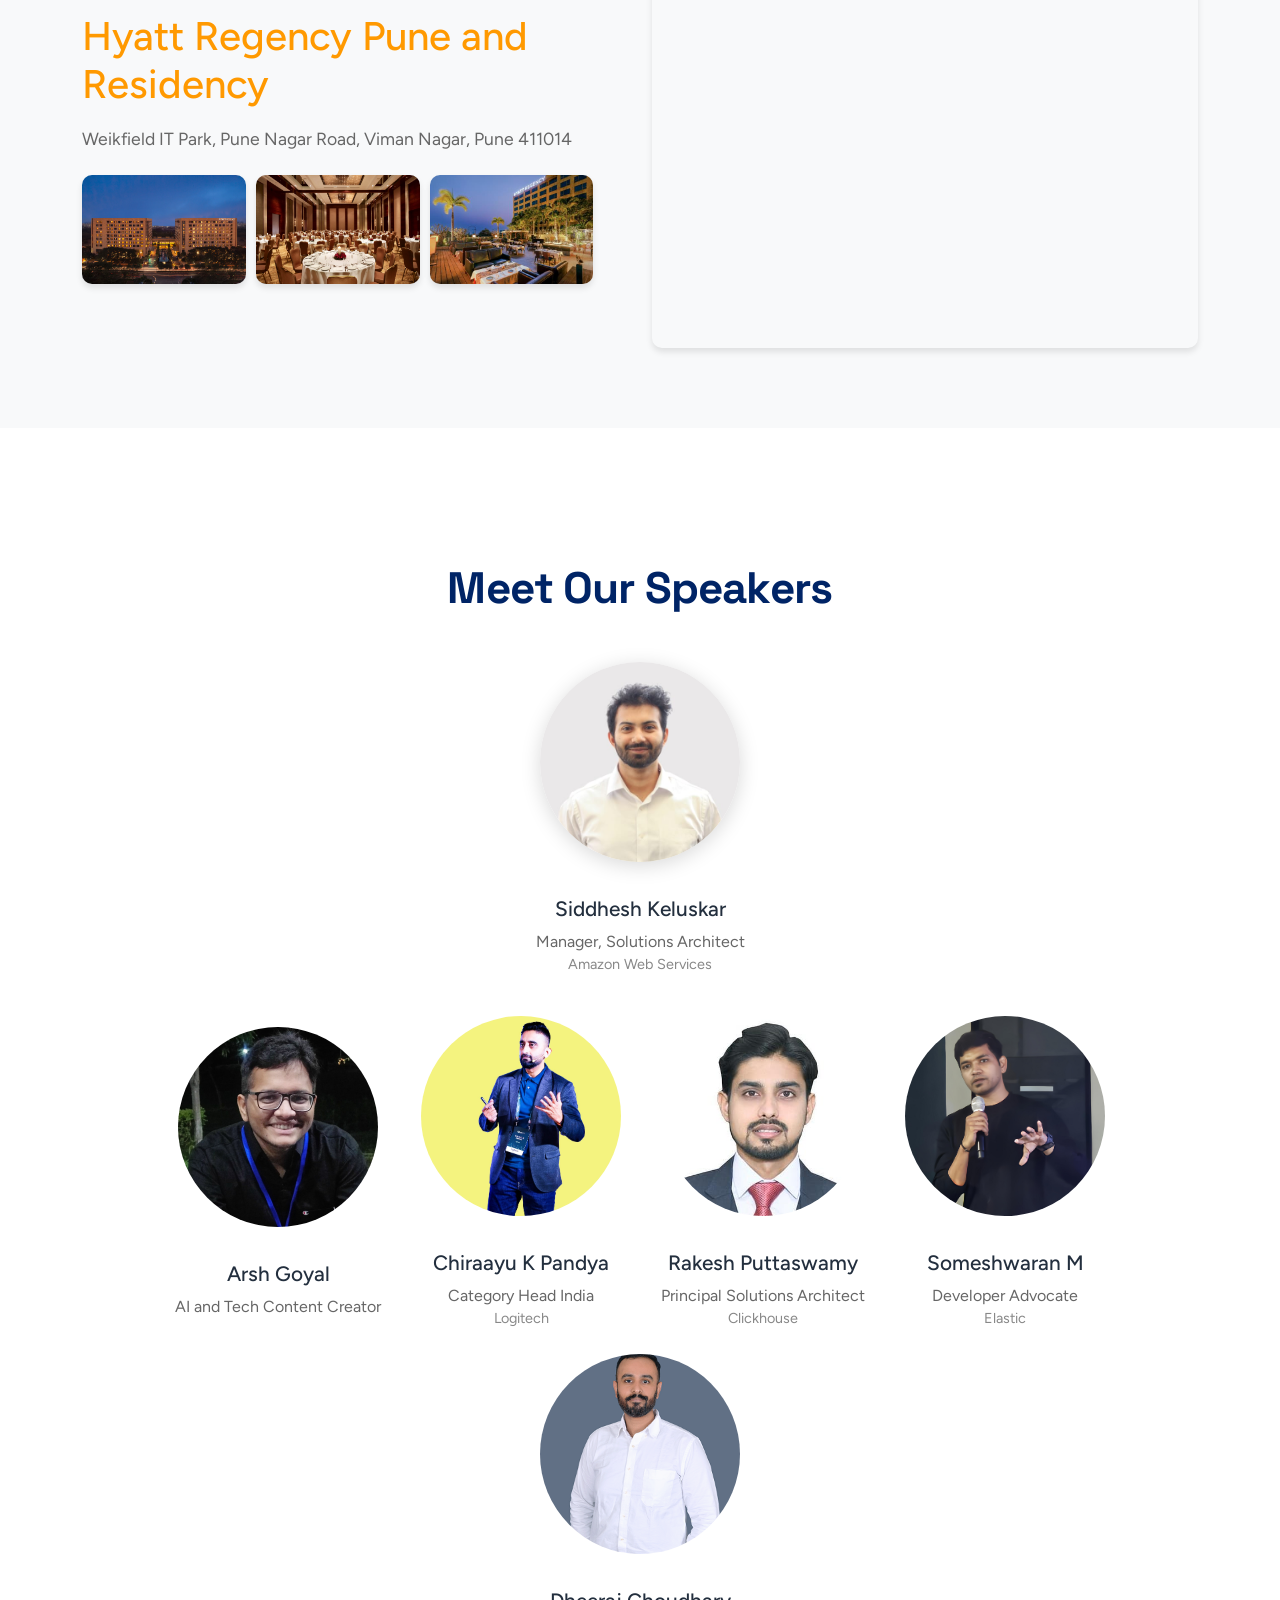
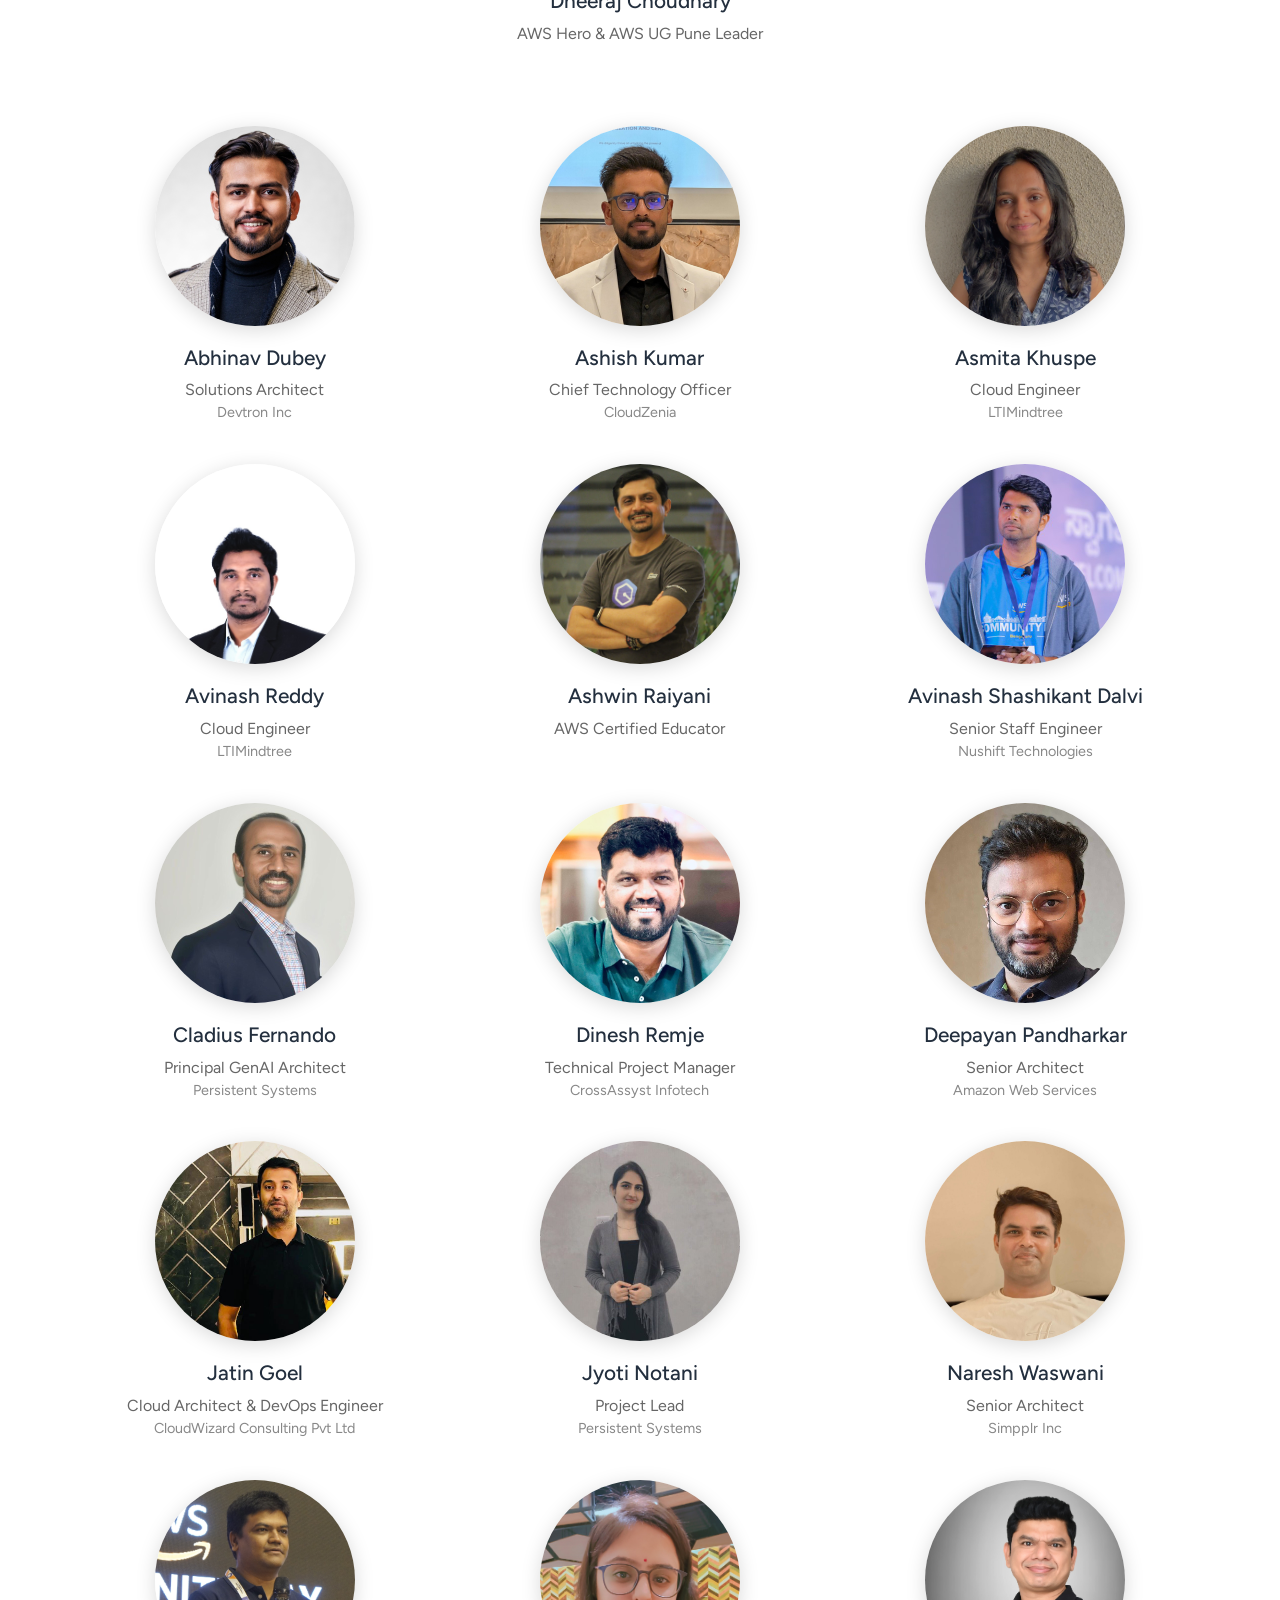
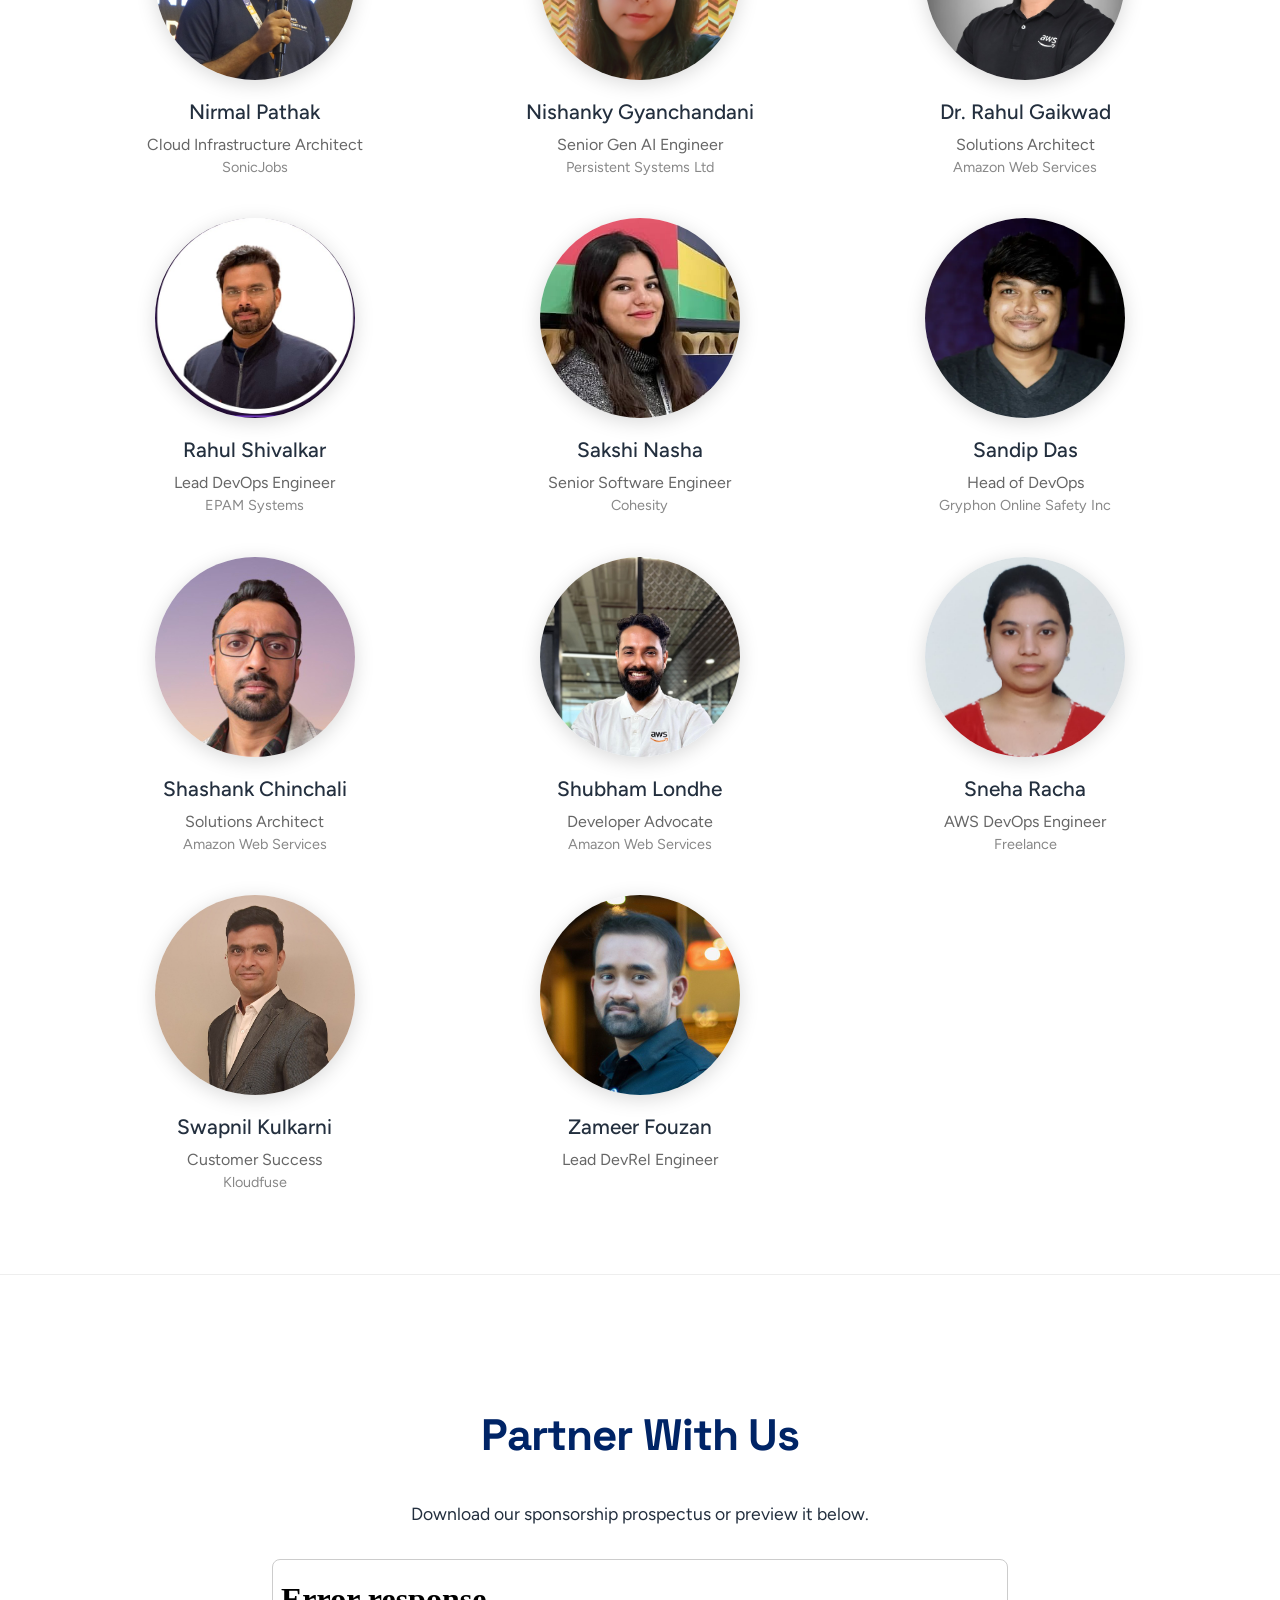
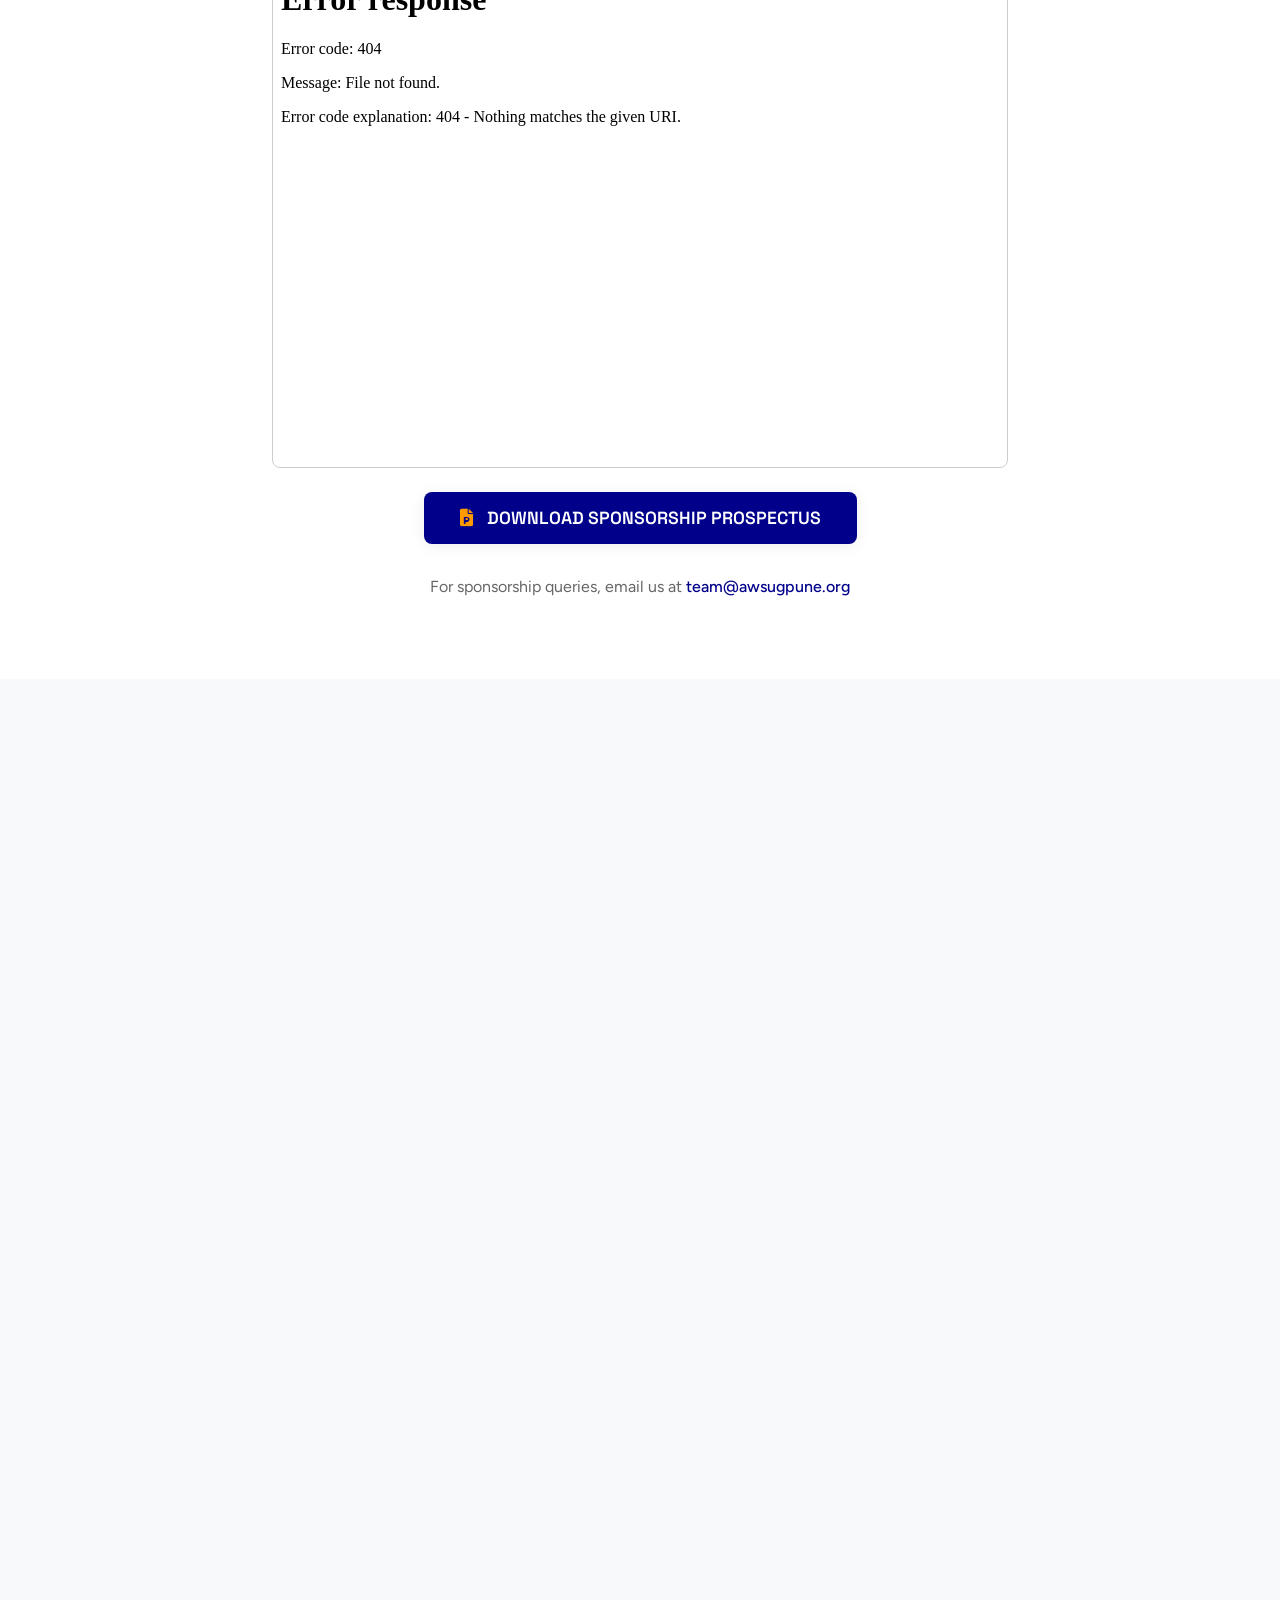
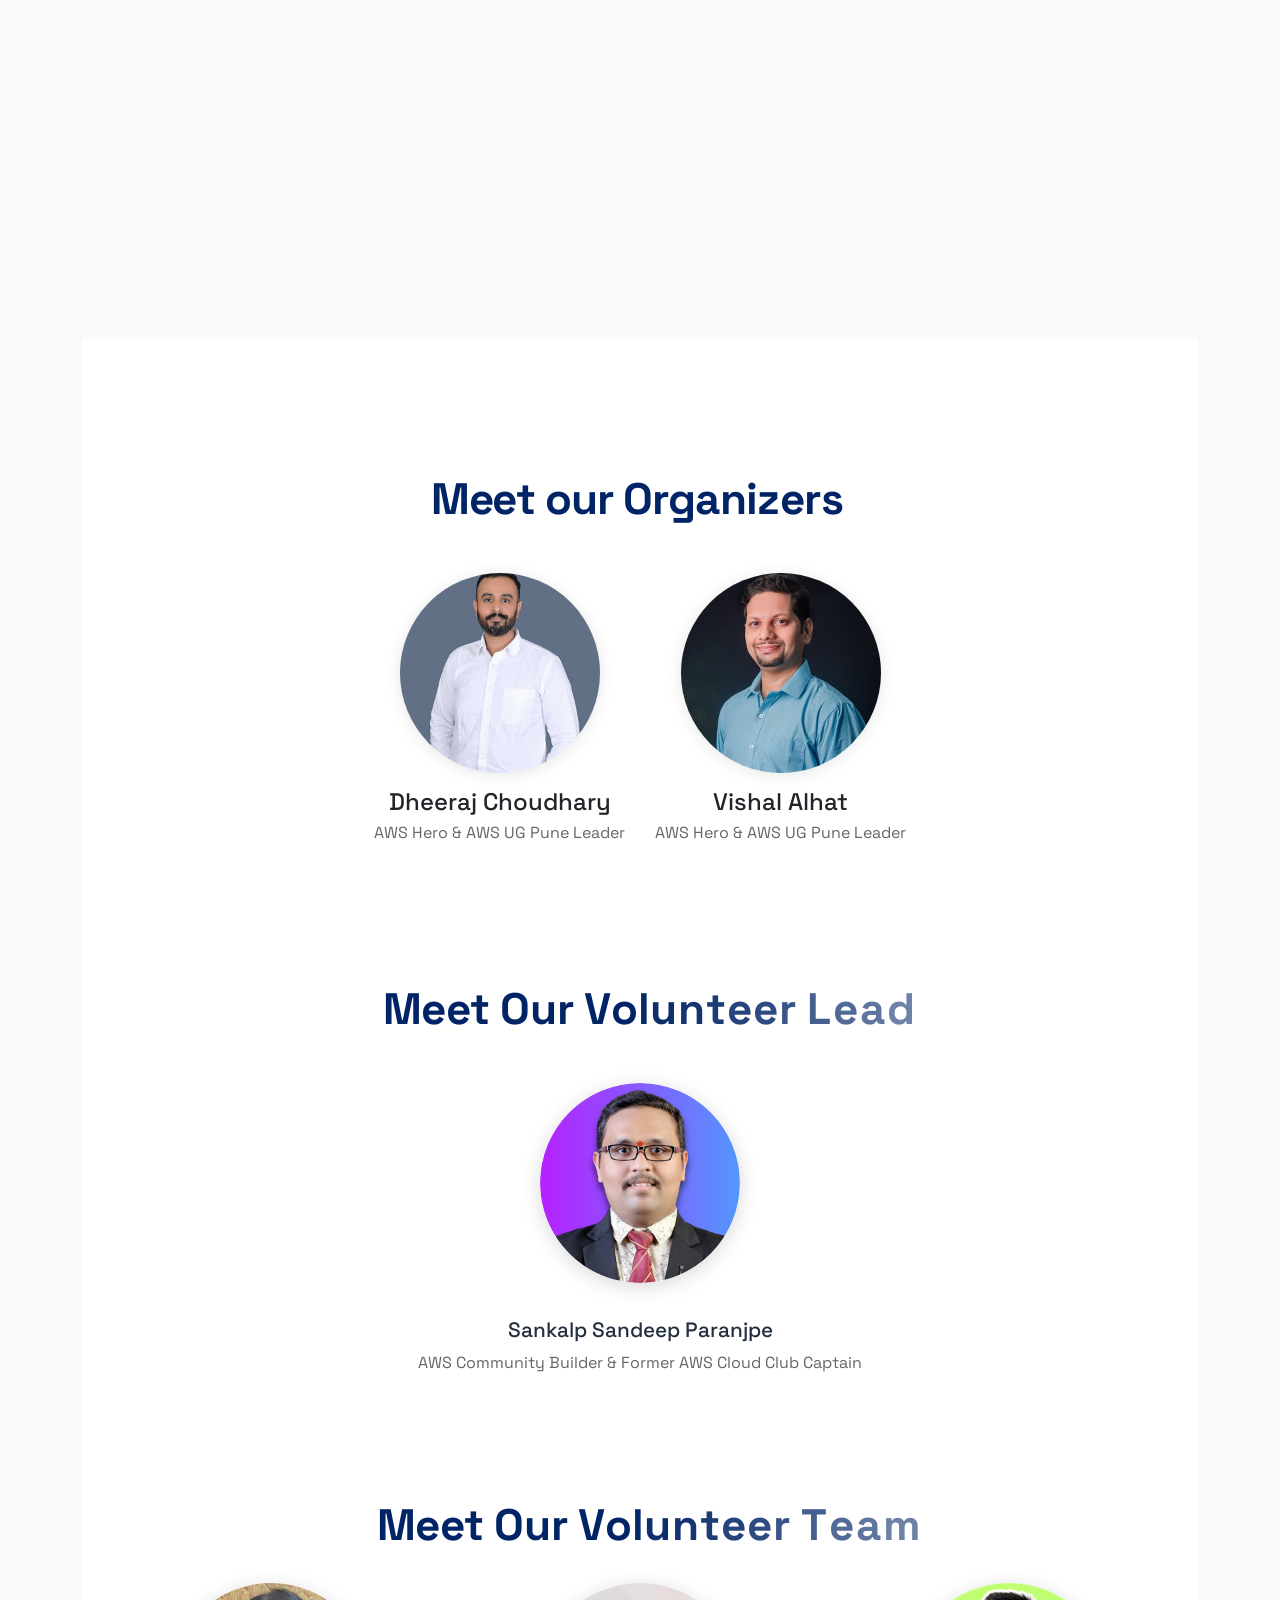
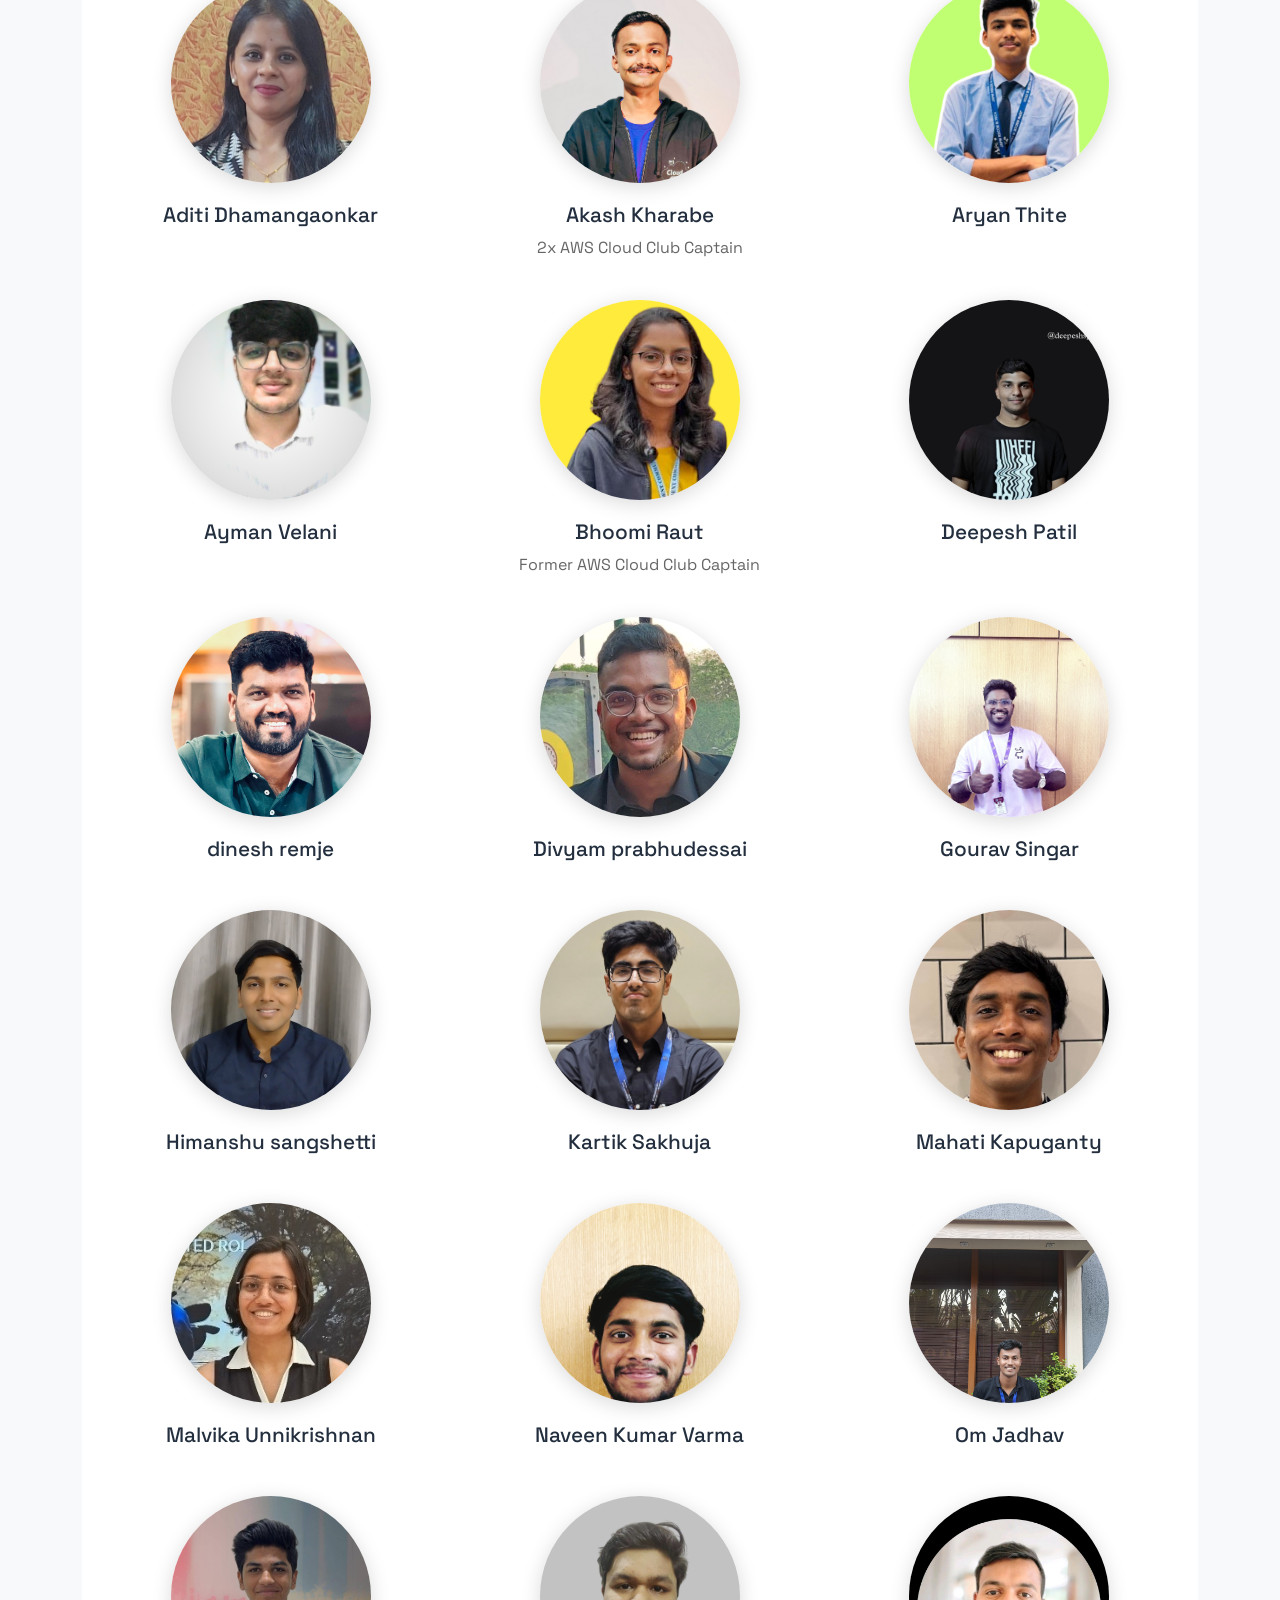
==== commit 2c36bb43: "301" ====
--- a/index.html
+++ b/index.html
@@ -152,6 +152,7 @@
                             <li><a href="#venue" style="font-weight: 600; color: #232f3e;">Venue</a></li>
                             <li><a href="#speakers" style="font-weight: 600; color: #232f3e;">Speakers</a></li>
                             <li><a href="#sponsors" style="font-weight: 600; color: #232f3e;">Sponsors</a></li>
+                            <li><a href="#blogs" style="font-weight: 600; color: #232f3e;">Blogs</a></li>
                         </ul>
                     </nav>
                 </div>
@@ -1325,6 +1326,86 @@
   </div>
 </section>
 
+<!-- Elastic Blog Section -->
+ <section class="Sponsors" id="sponsors" style="background: #f8f9fa; padding: 80px 0;">
+    <div class="container">
+        <div class="section-header heading6 text-center" style="margin-bottom: 40px;">
+            <h5 data-aos="fade-up" data-aos-duration="700">Blogs</h5>
+            <div class="space18"></div>
+            <h2 class="text-anime-style-3" data-aos="zoom-in" data-aos-duration="800">What our sponsor says?</h2>
+        </div>
+<div class="row justify-content-center">
+    <div class="col-12 col-md-10 text-center d-flex align-items-stretch justify-content-center mx-auto" data-aos="fade-up" data-aos-duration="900" data-aos-delay="100">
+        <div class="sponsor-box" style="border: 2px solid #00BCD4; border-radius: 12px; padding: 32px 24px; background: #F0FDFF; box-shadow: 0 2px 12px rgba(0, 188, 212, 0.12); margin-bottom: 24px; width: 100%;">
+            <div class="partner-content" style="display: grid; grid-template-columns: auto 1fr; gap: 40px; align-items: center;">
+                <!-- Logo Section -->
+                <div class="logo-container" style="display: flex; justify-content: flex-start; align-items: center; position: relative;" data-aos="zoom-in" data-aos-duration="800" data-aos-delay="250">
+                    <div style="position: absolute; width: 120px; height: 120px; background: linear-gradient(135deg, rgba(0, 188, 212, 0.1), rgba(76, 175, 80, 0.1)); border-radius: 50%; animation: pulse 3s ease-in-out infinite;"></div>
+                    <img src="assets/img/sponsors/elastic-logo.png" alt="Elastic Logo" style="position: relative; z-index: 2; max-width: 220px; height: auto; filter: drop-shadow(0 4px 12px rgba(0, 0, 0, 0.1));" />
+                </div>
+                
+                <!-- Content Section -->
+                <div class="content-wrapper" data-aos="fade-left" data-aos-duration="900" data-aos-delay="350">
+                    <div style="font-size: 1.1rem; line-height: 1.7; color: #374151; text-align: left; margin-bottom: 24px;">
+                        Elastic, the Search AI Company, integrates its expertise in search technology with artificial intelligence to help everyone transform data into answers, actions, and outcomes. Elastic's Search AI Platform the foundation for its search, observability, and security solutions is used by 
+                     
+                        Our roots are in open source, and the community has always been the heart of Elastic. We actively support developers through meetups, workshops, and knowledge-sharing sessions, creating opportunities to learn, experiment, and collaborate. Whether you are building with Elasticsearch, exploring observability, or applying AI to real-world problems, Elastic is here to support your journey.
+                    </div>
+
+                </div>
+            </div>
+        </div>
+    </div>
+</div>
+
+<div class="row justify-content-center">
+    <div class="col-12 col-md-10 text-center d-flex align-items-stretch justify-content-center mx-auto" data-aos="fade-up" data-aos-duration="900" data-aos-delay="100">
+        <div class="sponsor-box" style="border: 2px solid #00BCD4; border-radius: 12px; padding: 32px 24px; background: #F0FDFF; box-shadow: 0 2px 12px rgba(0, 188, 212, 0.12); margin-bottom: 24px; width: 100%;">
+            <div class="partner-content" style="display: grid; grid-template-columns: auto 1fr; gap: 40px; align-items: center;">
+                <!-- Logo Section -->
+                <div class="logo-container" style="display: flex; justify-content: flex-start; align-items: center; position: relative;" data-aos="zoom-in" data-aos-duration="800" data-aos-delay="250">
+                    <div style="position: absolute; width: 120px; height: 120px; background: linear-gradient(135deg, rgba(0, 188, 212, 0.1), rgba(76, 175, 80, 0.1)); border-radius: 50%; animation: pulse 3s ease-in-out infinite;"></div>
+                    <img src="assets/img/sudo.jpg" alt="Elastic Logo" style="position: relative; z-index: 2; max-width: 220px; height: auto; filter: drop-shadow(0 4px 12px rgba(0, 0, 0, 0.1));" />
+                </div>
+                
+                <!-- Content Section -->
+                <div class="content-wrapper" data-aos="fade-left" data-aos-duration="900" data-aos-delay="350">
+                    <div style="font-size: 1.1rem; line-height: 1.7; color: #374151; text-align: left; margin-bottom: 24px;">
+                       SUDO Consultants is an AWS Advanced Consulting Partner, recognized in the UAE and the broader Middle East for its deep expertise in cloud migration, Devops, 
+                       managed 
+                       services,
+                       security,cost
+optimization, and modernization on the AWS platform. Backed by a team of over 100 AWS-certified professionals, they deliver resilient, scalable, and secure cloud solutions-enabling businesses to transform their operations, optimize costs, and accelerate growth with AWS.
+                    </div>
+
+                </div>
+            </div>
+        </div>
+    </div>
+</div>
+</section>
+<!-- Responsive CSS for mobile -->
+<style>
+@keyframes pulse {
+    0%, 100% { transform: scale(1); opacity: 0.1; }
+    50% { transform: scale(1.1); opacity: 0.2; }
+}
+
+@media (max-width: 768px) {
+    .partner-content {
+        display: grid !important;
+        grid-template-columns: 1fr !important;
+        gap: 24px !important;
+    }
+    
+    .content-wrapper div:first-child {
+        text-align: center !important;
+        font-size: 1rem !important;
+    }
+}
+</style>
+
+
             <!-- Organizing Team Section -->
 <section class="organizers-section" style="padding: 80px 0 20px 0 ; background-color: #fff;">
     <div class="container">
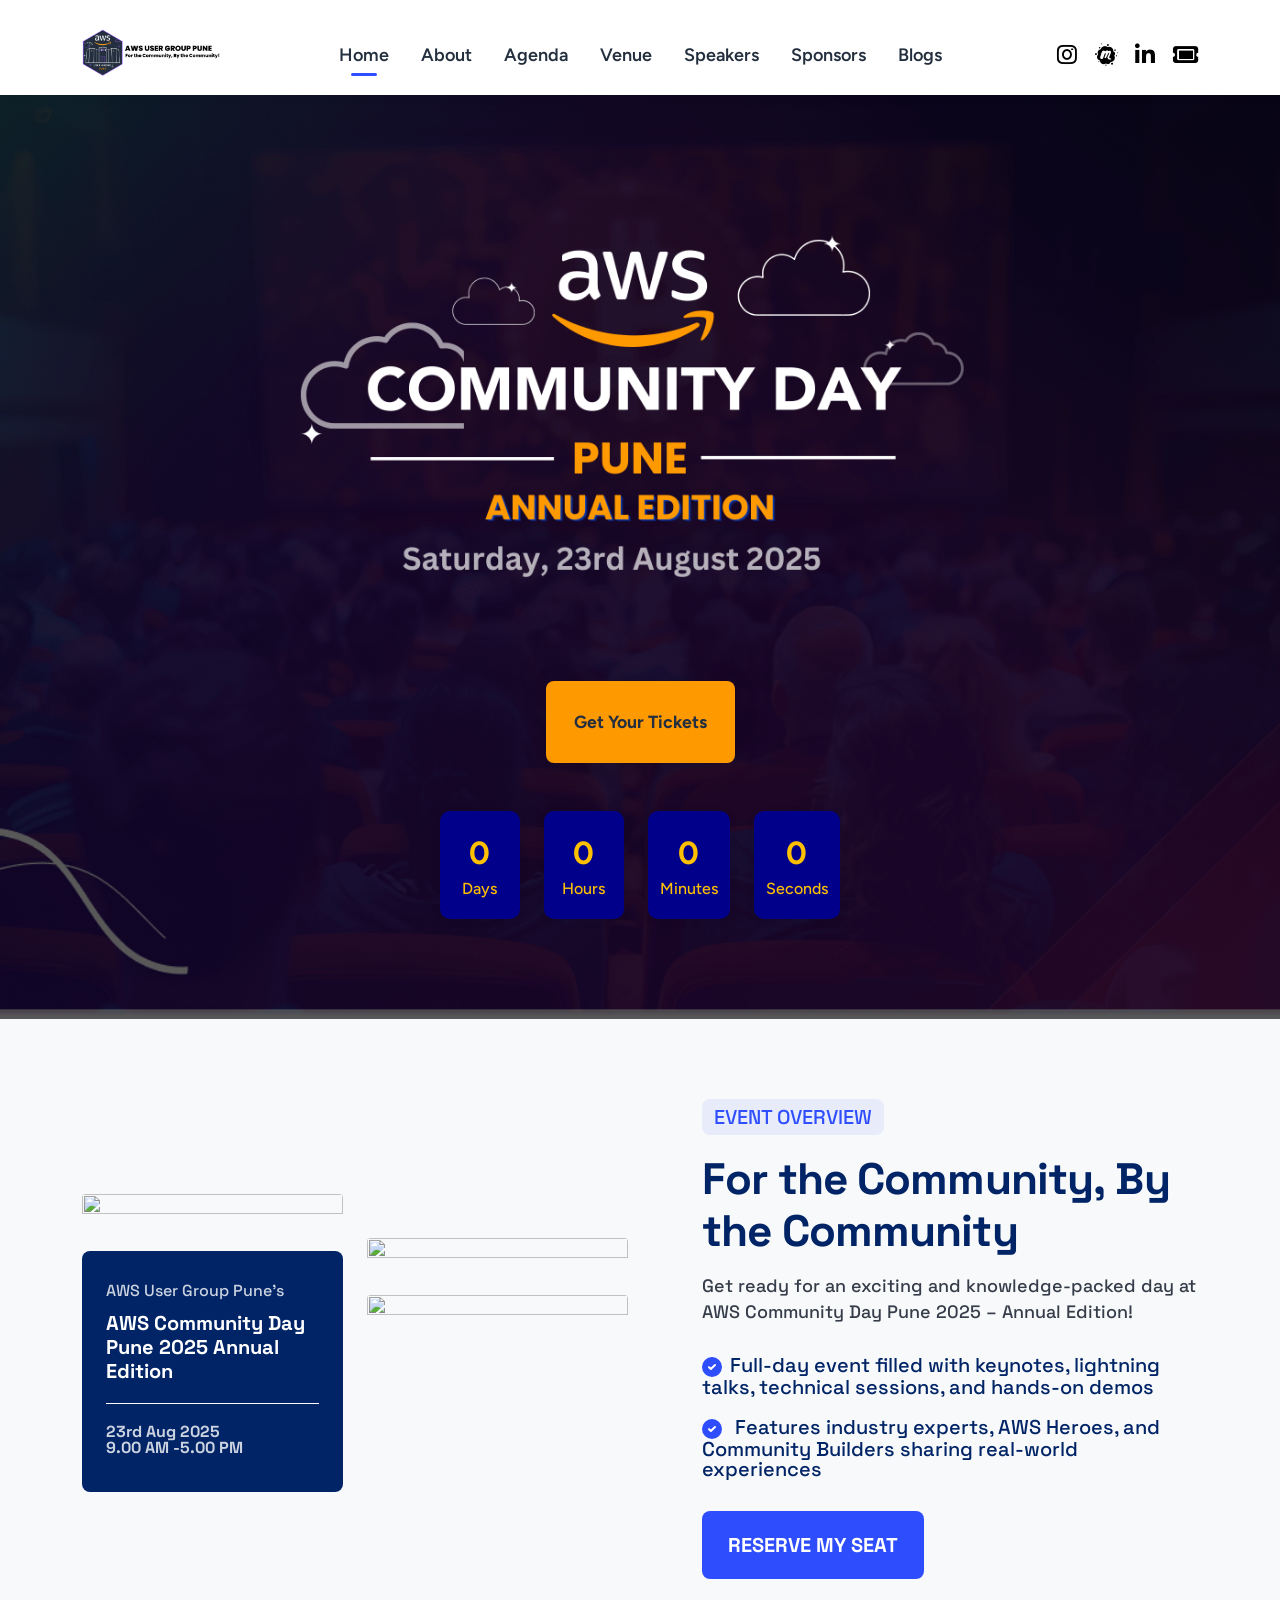
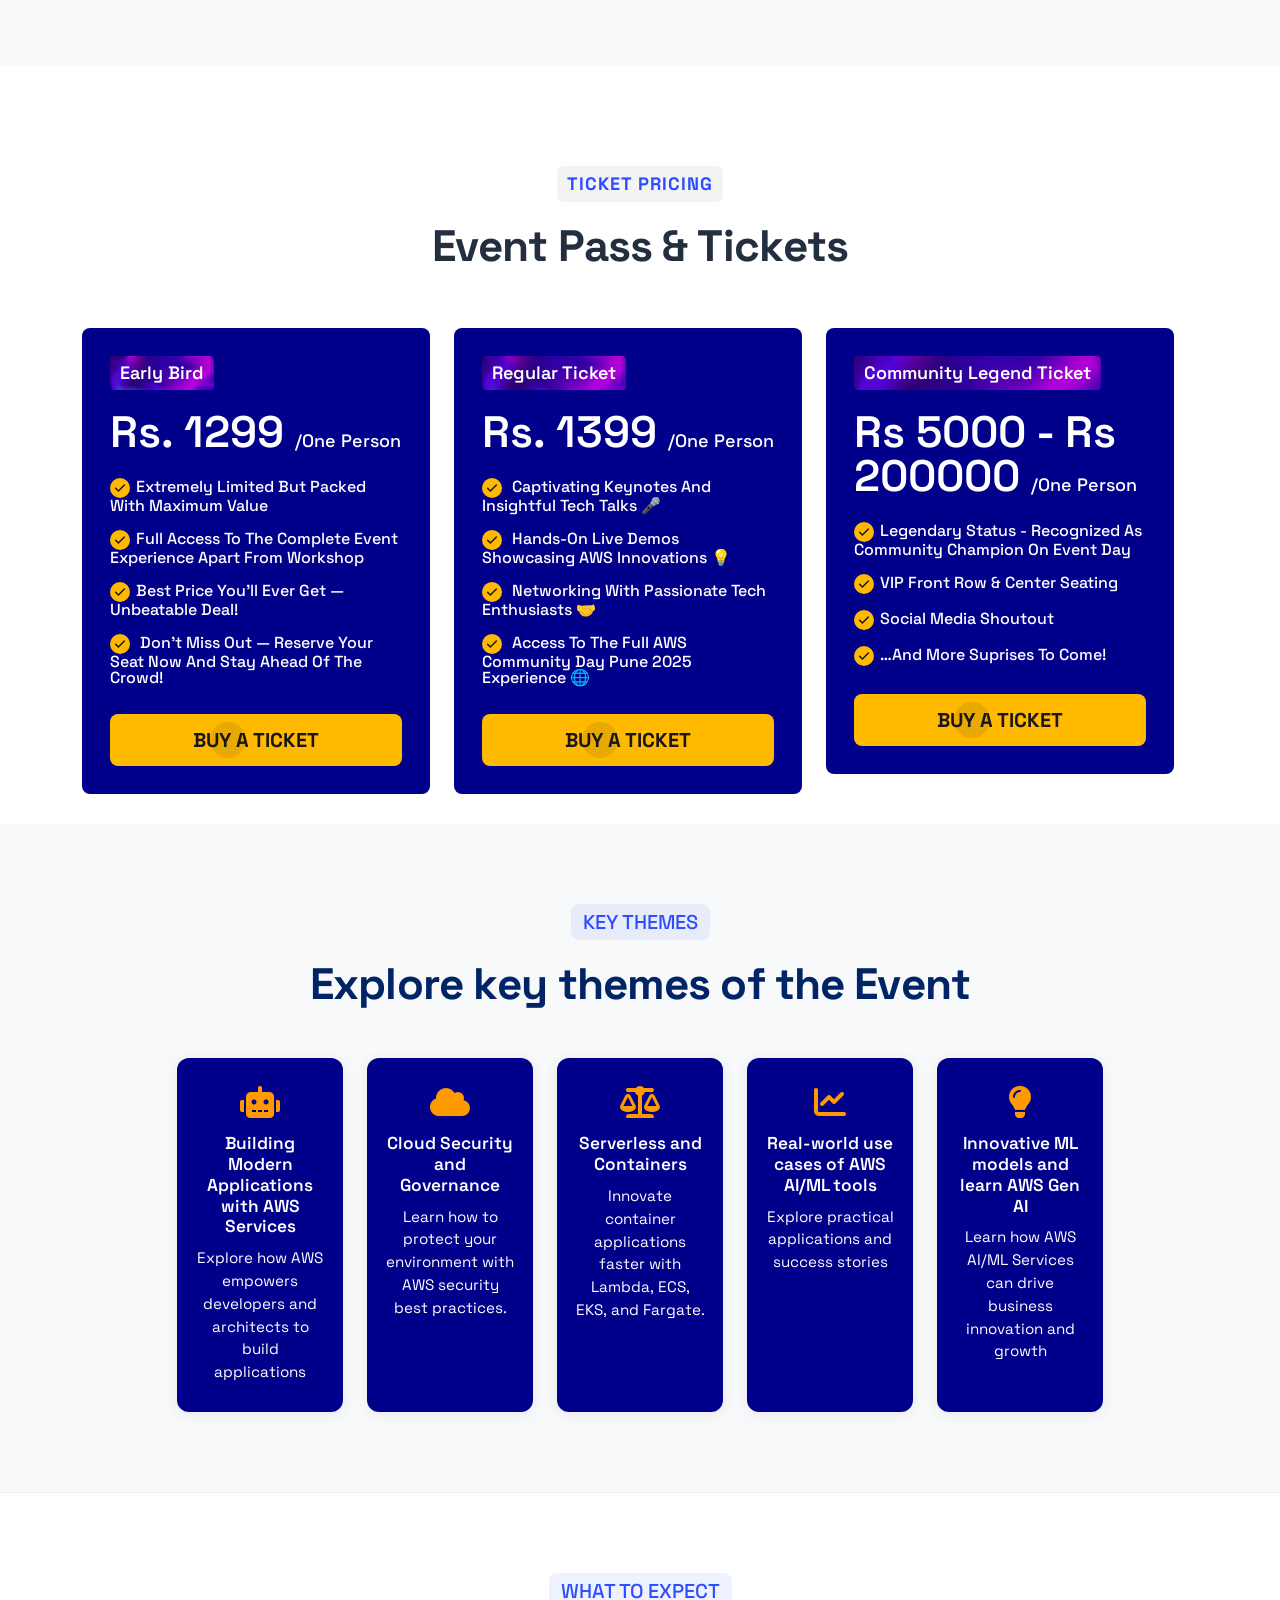
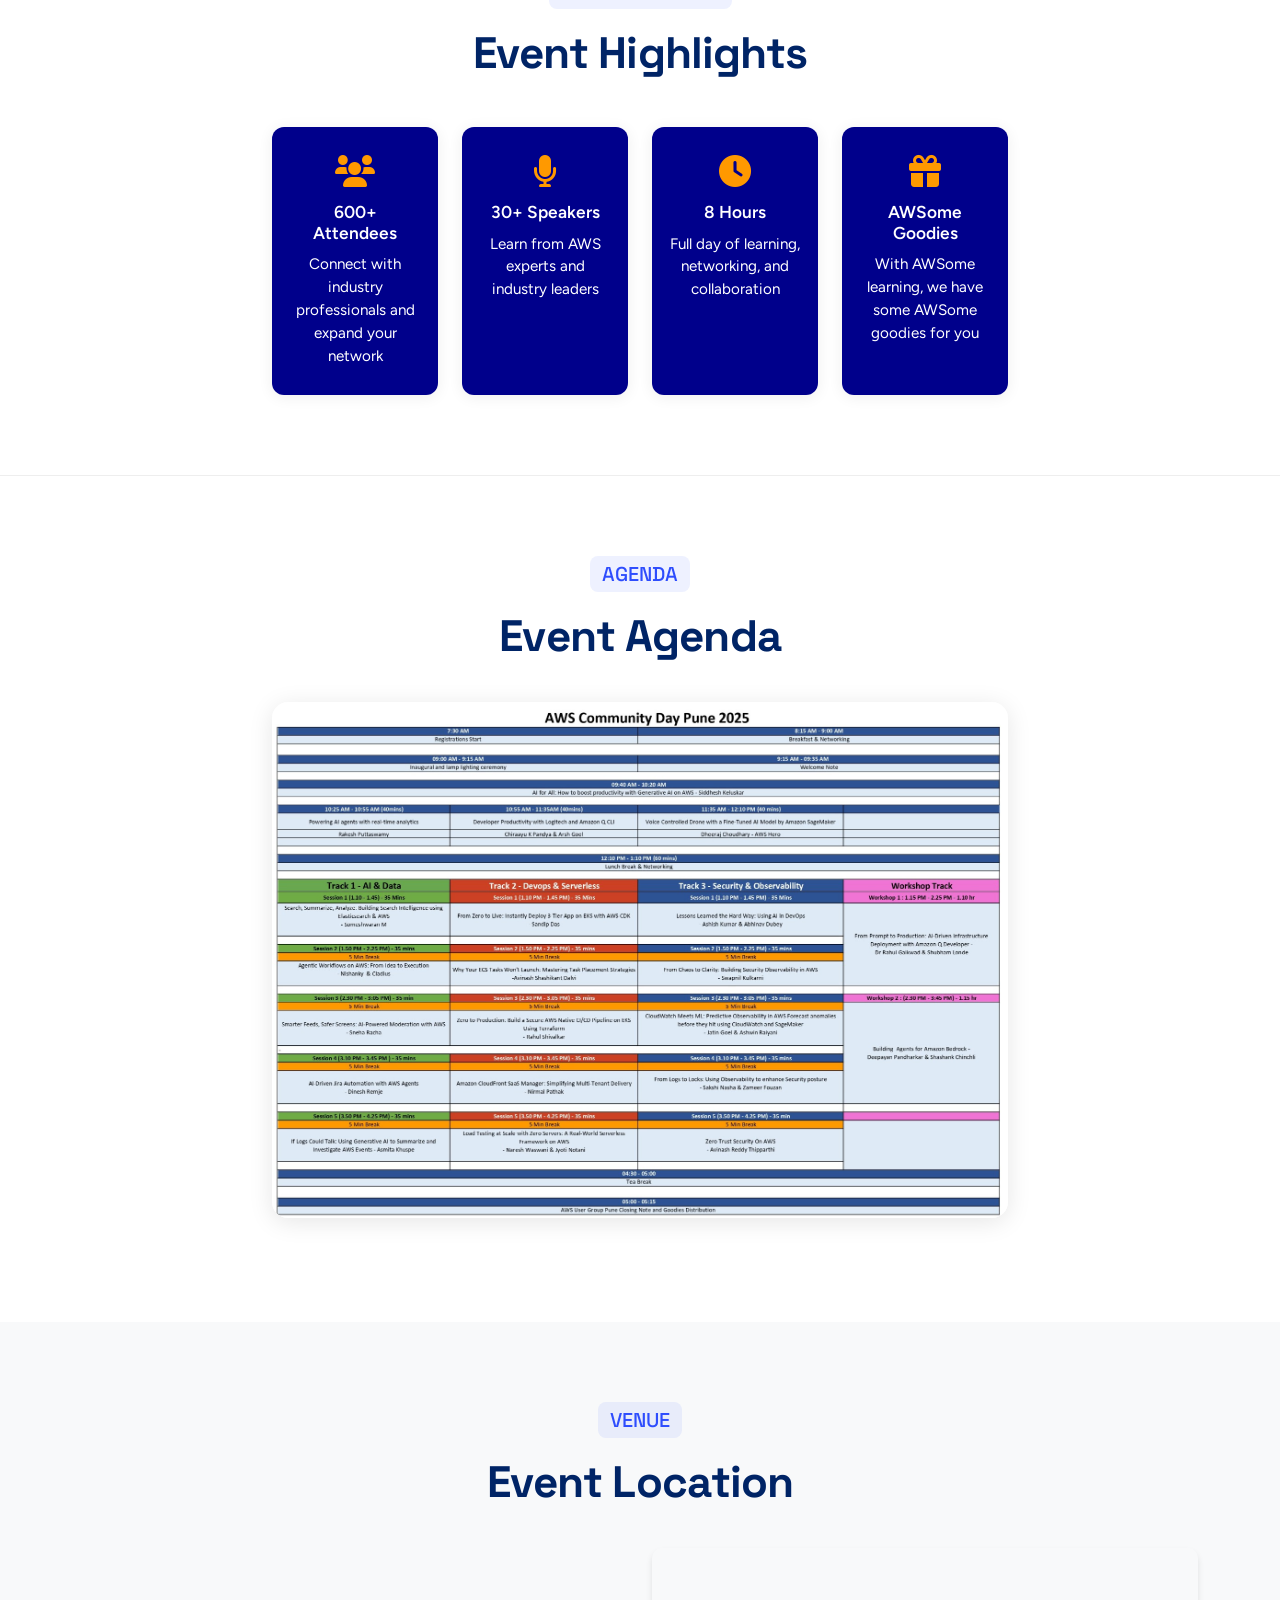
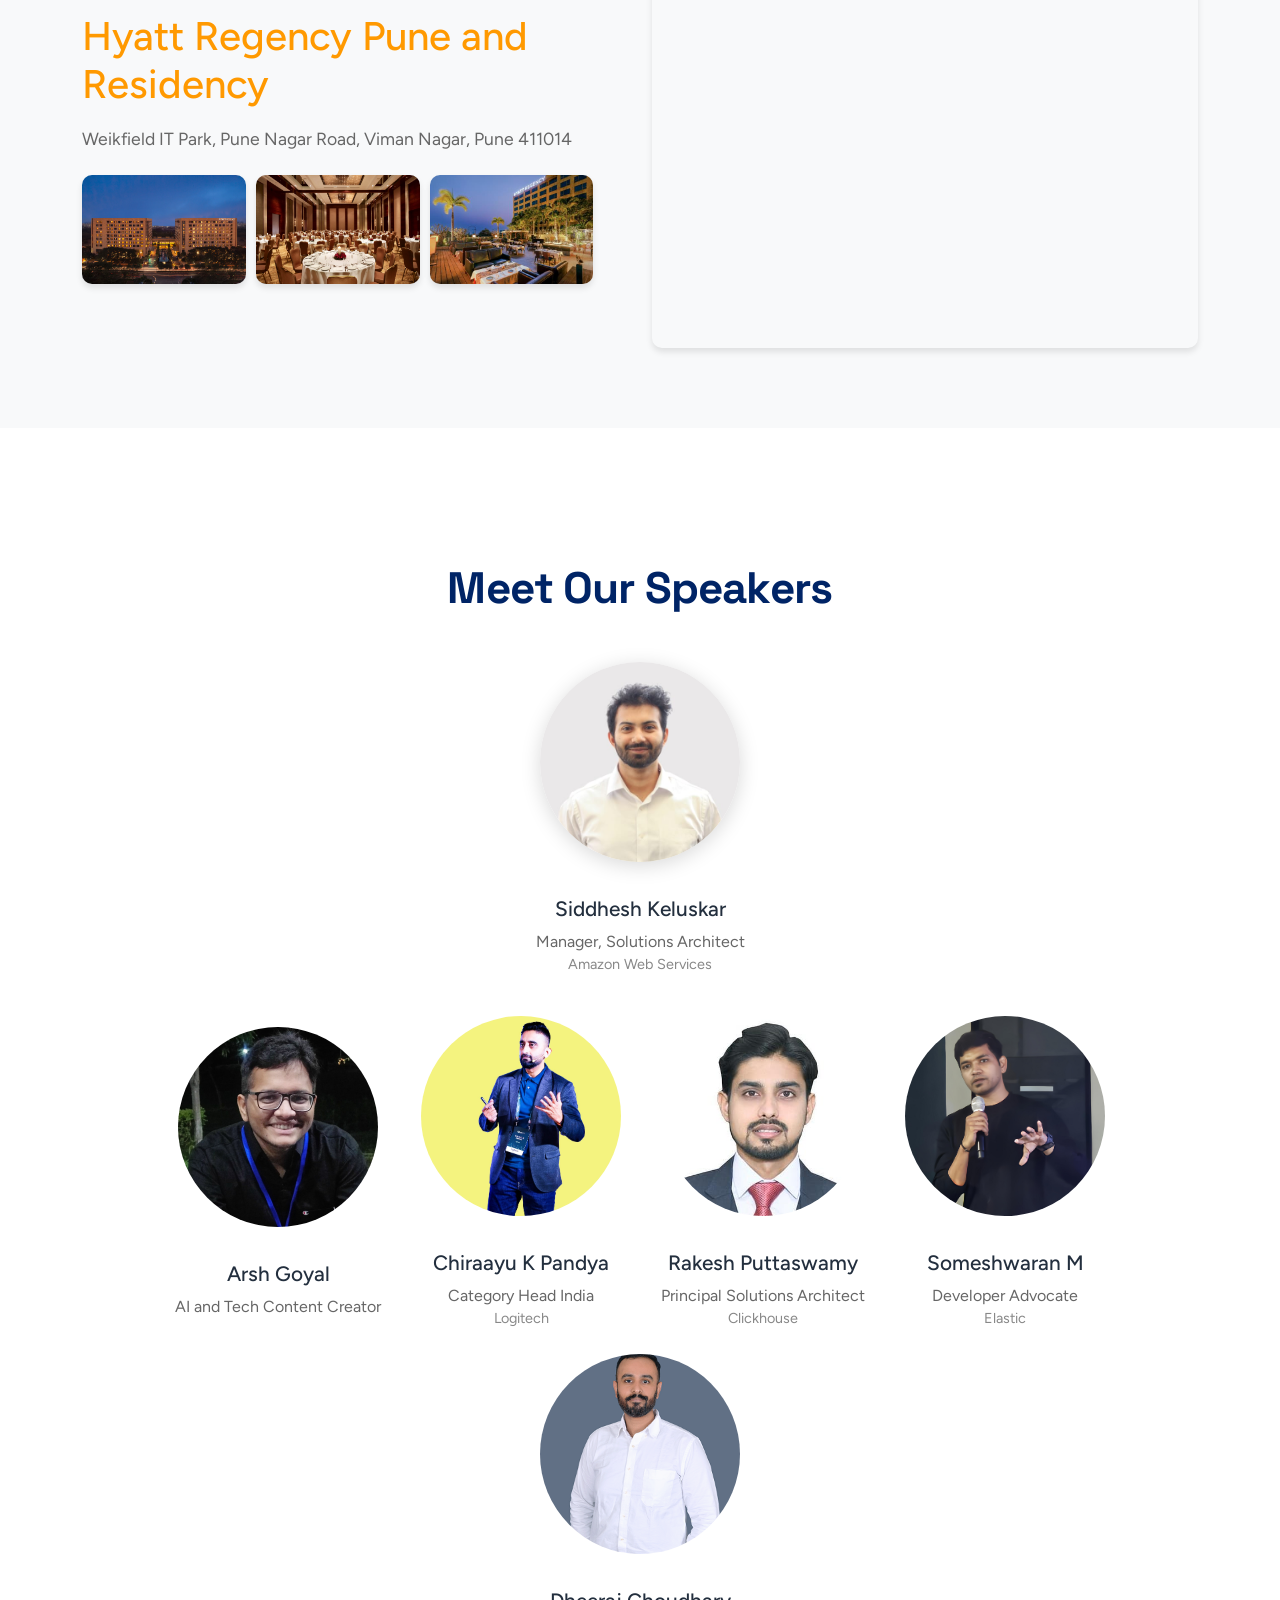
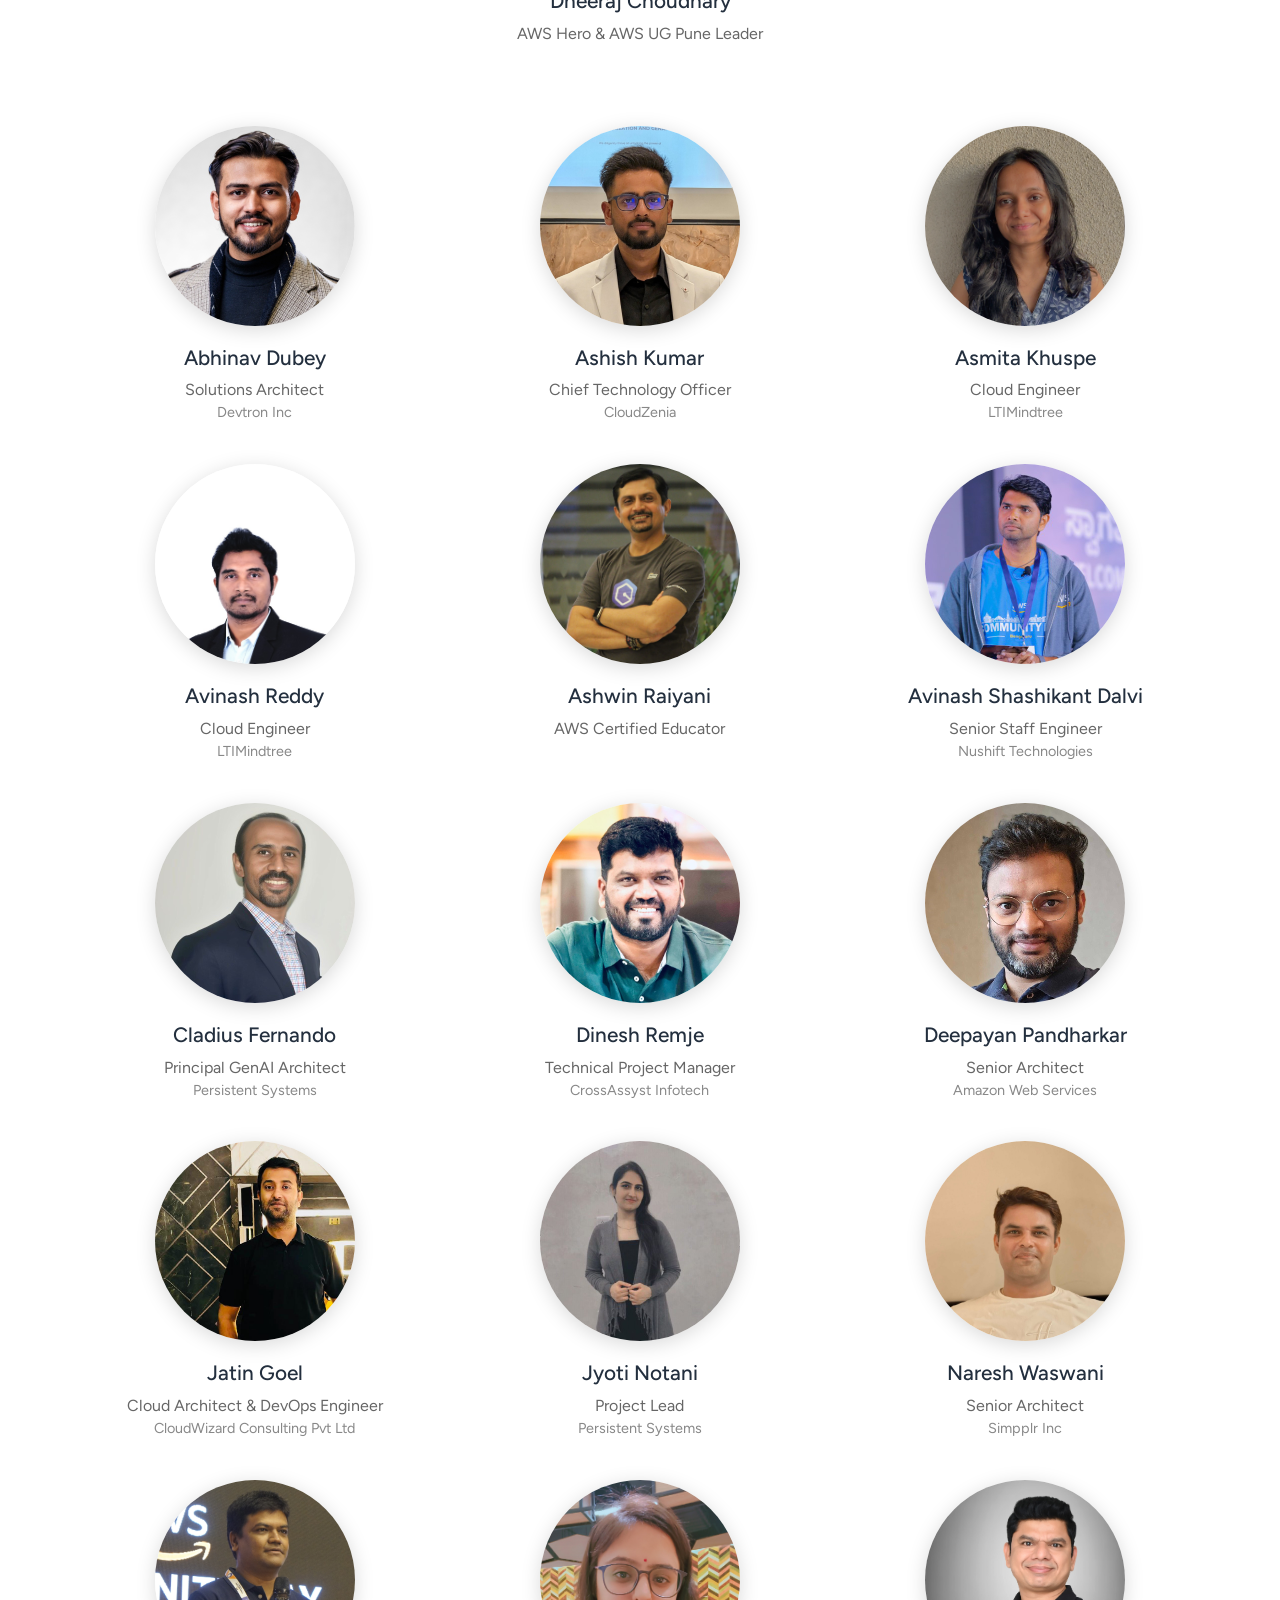
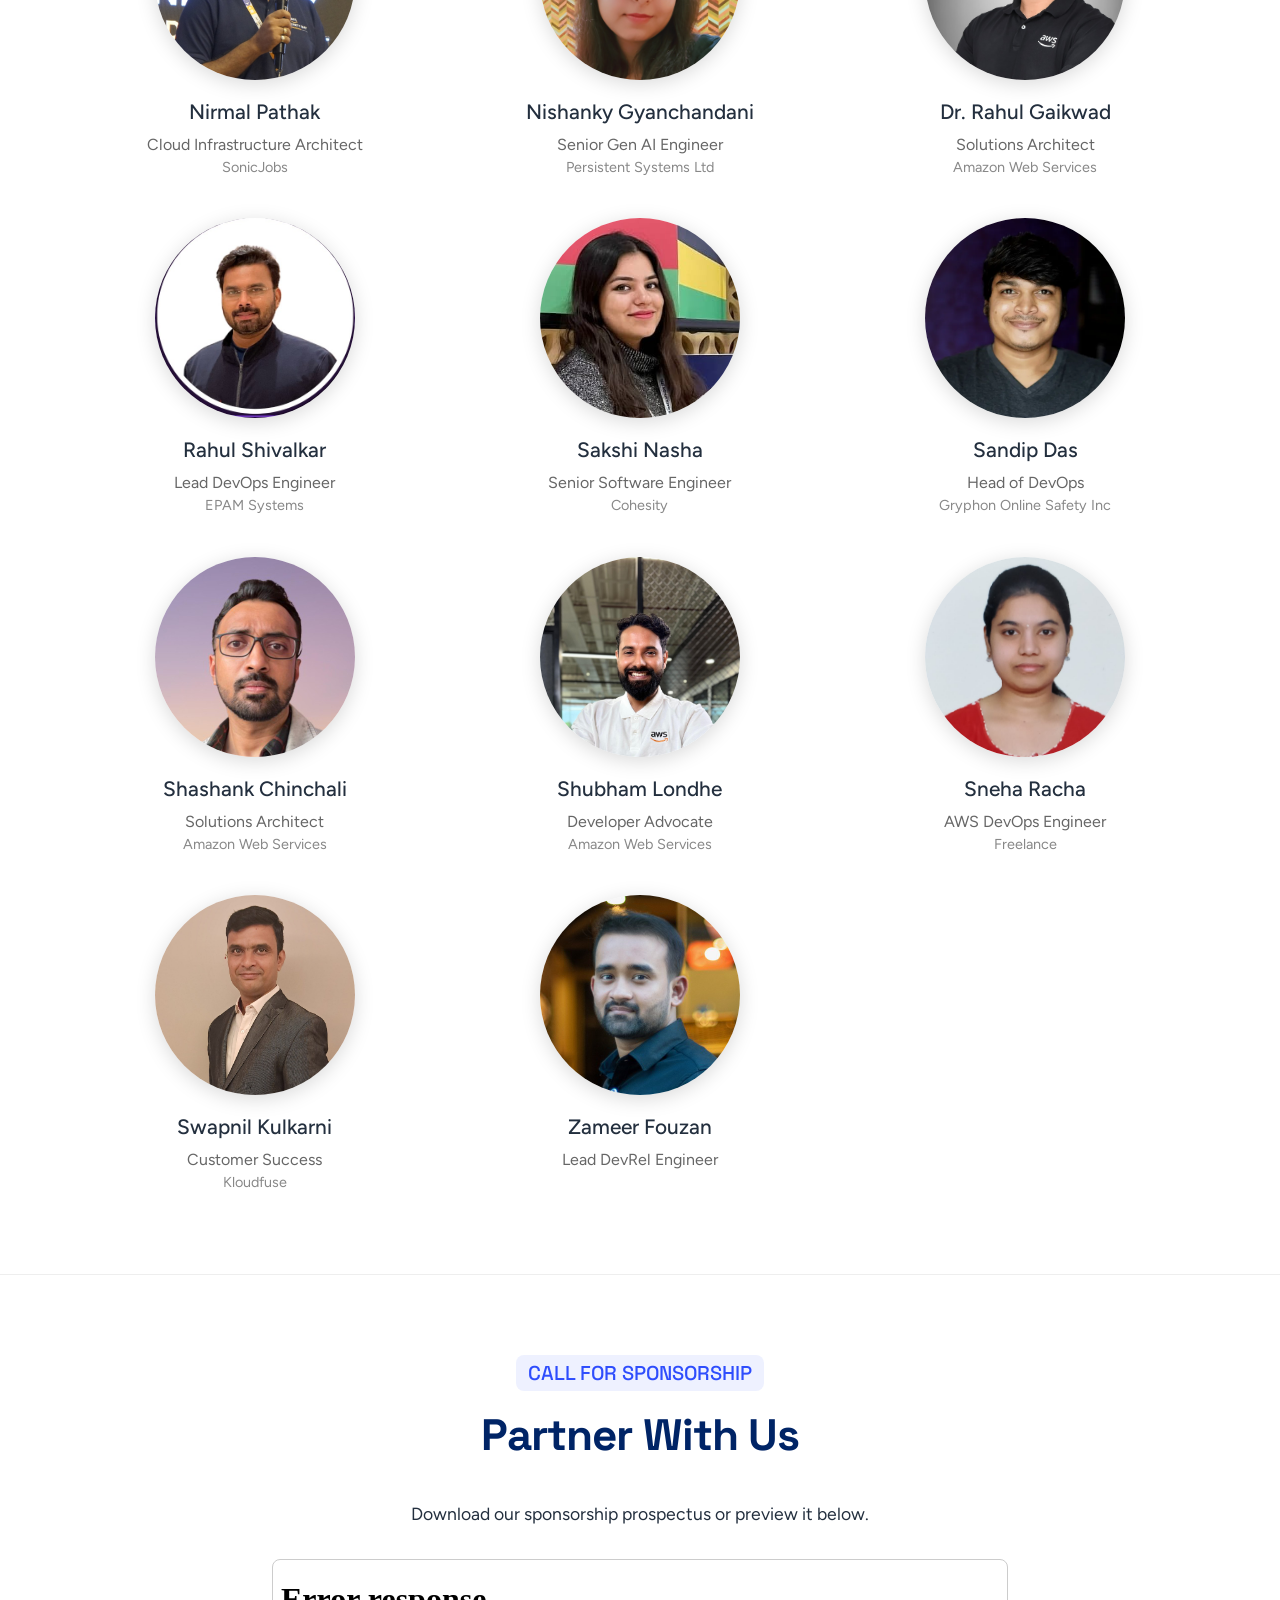
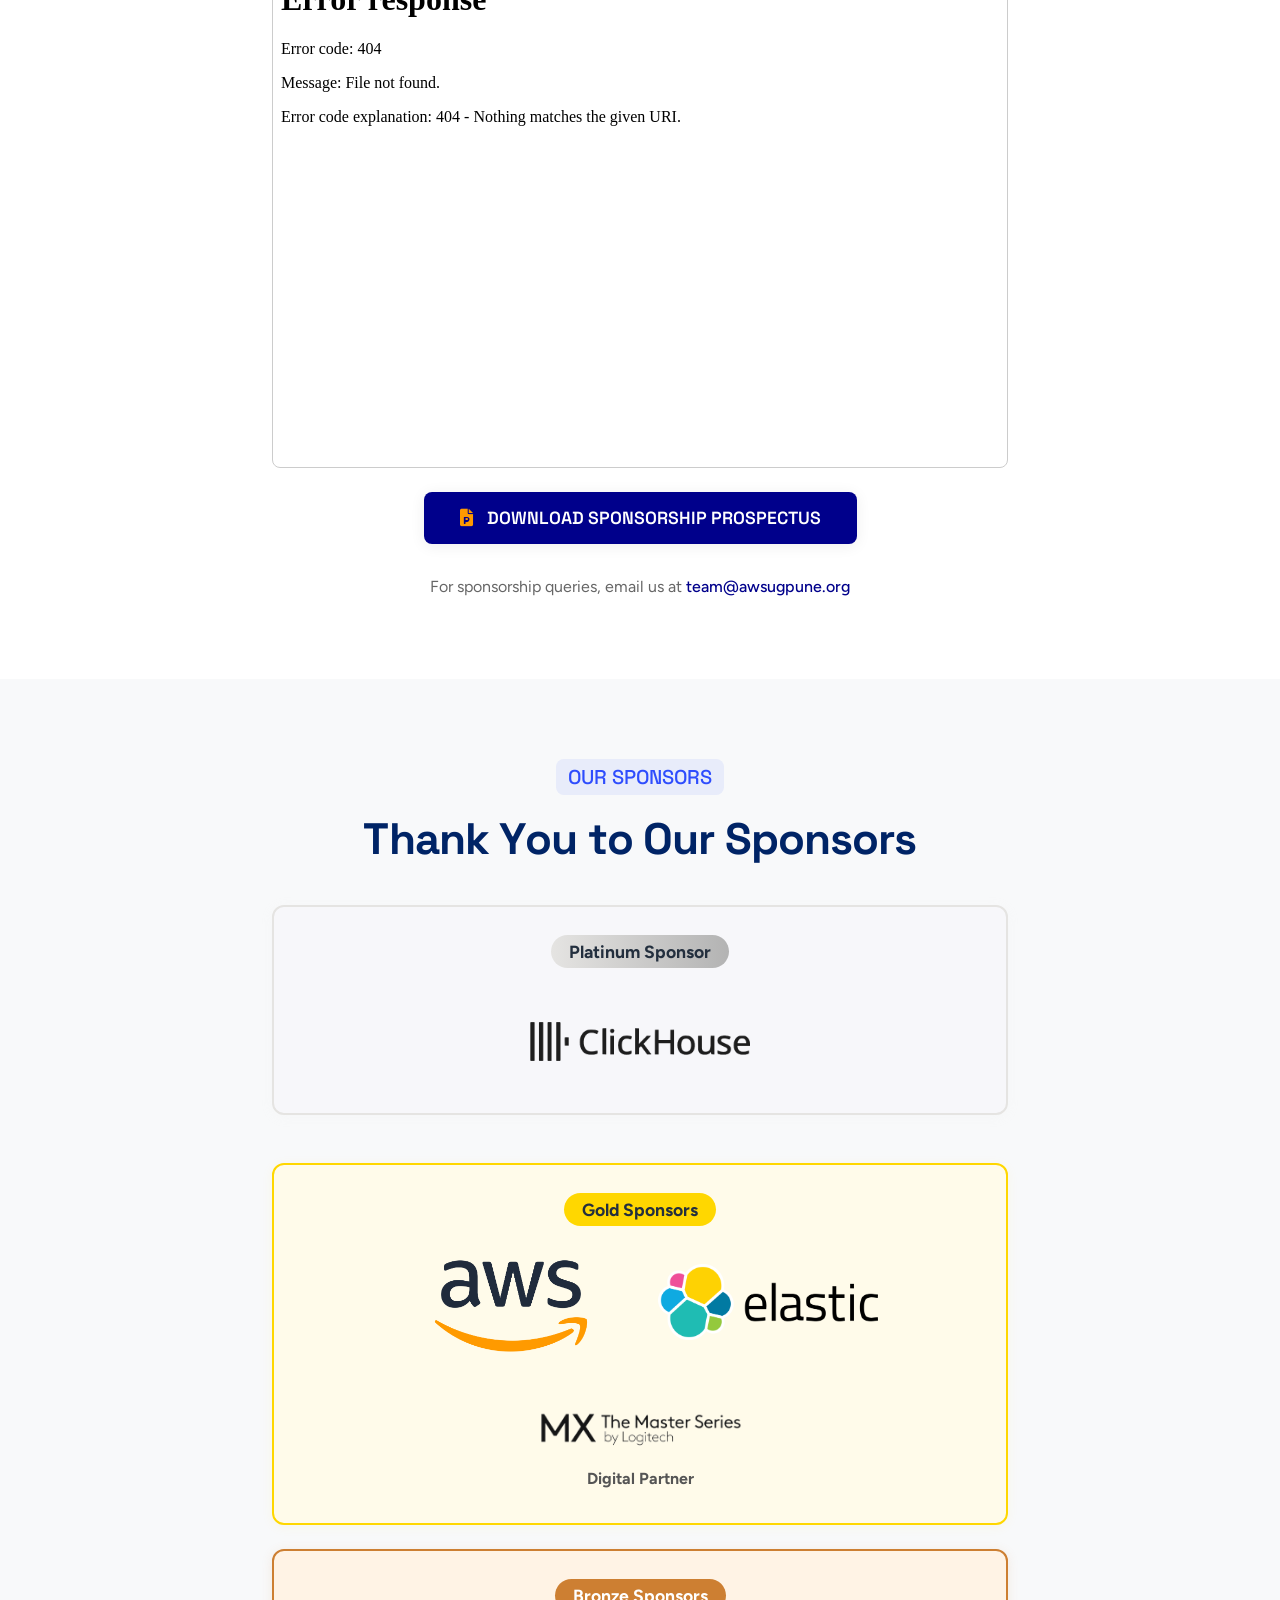
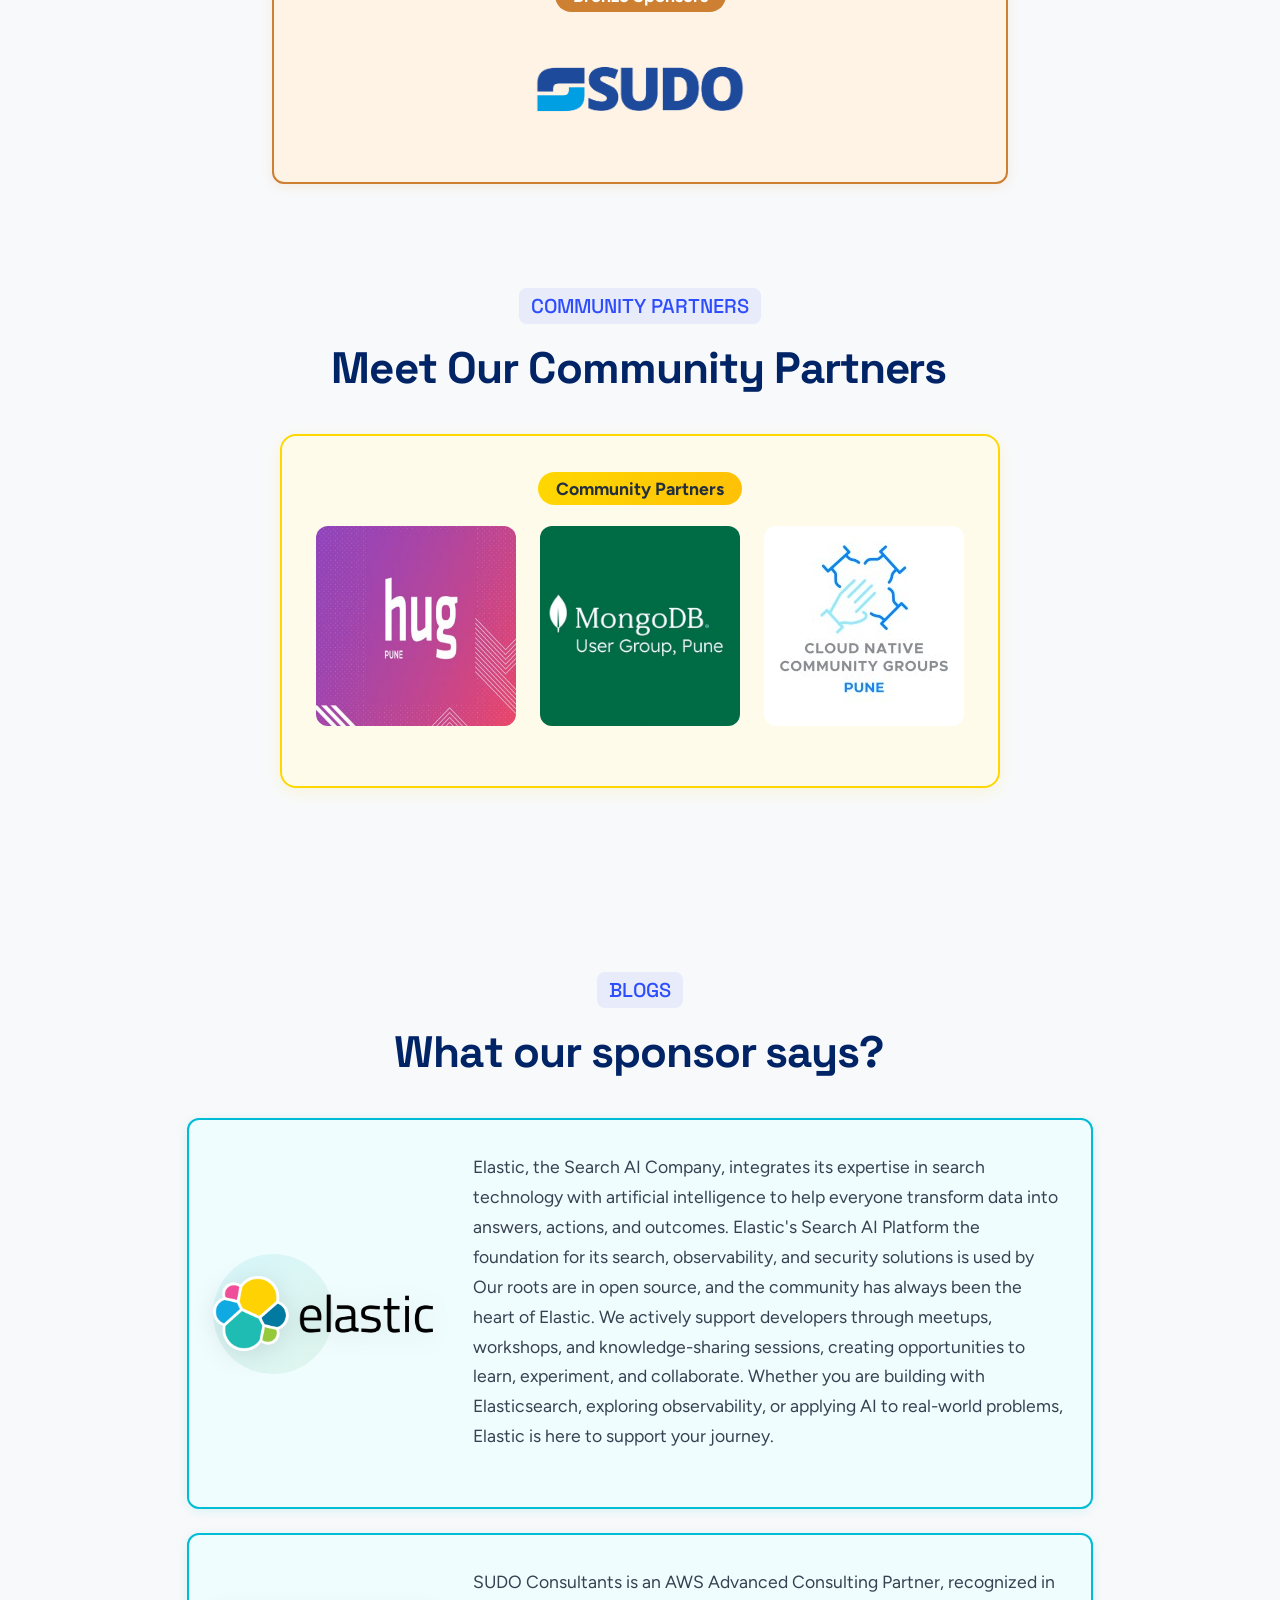
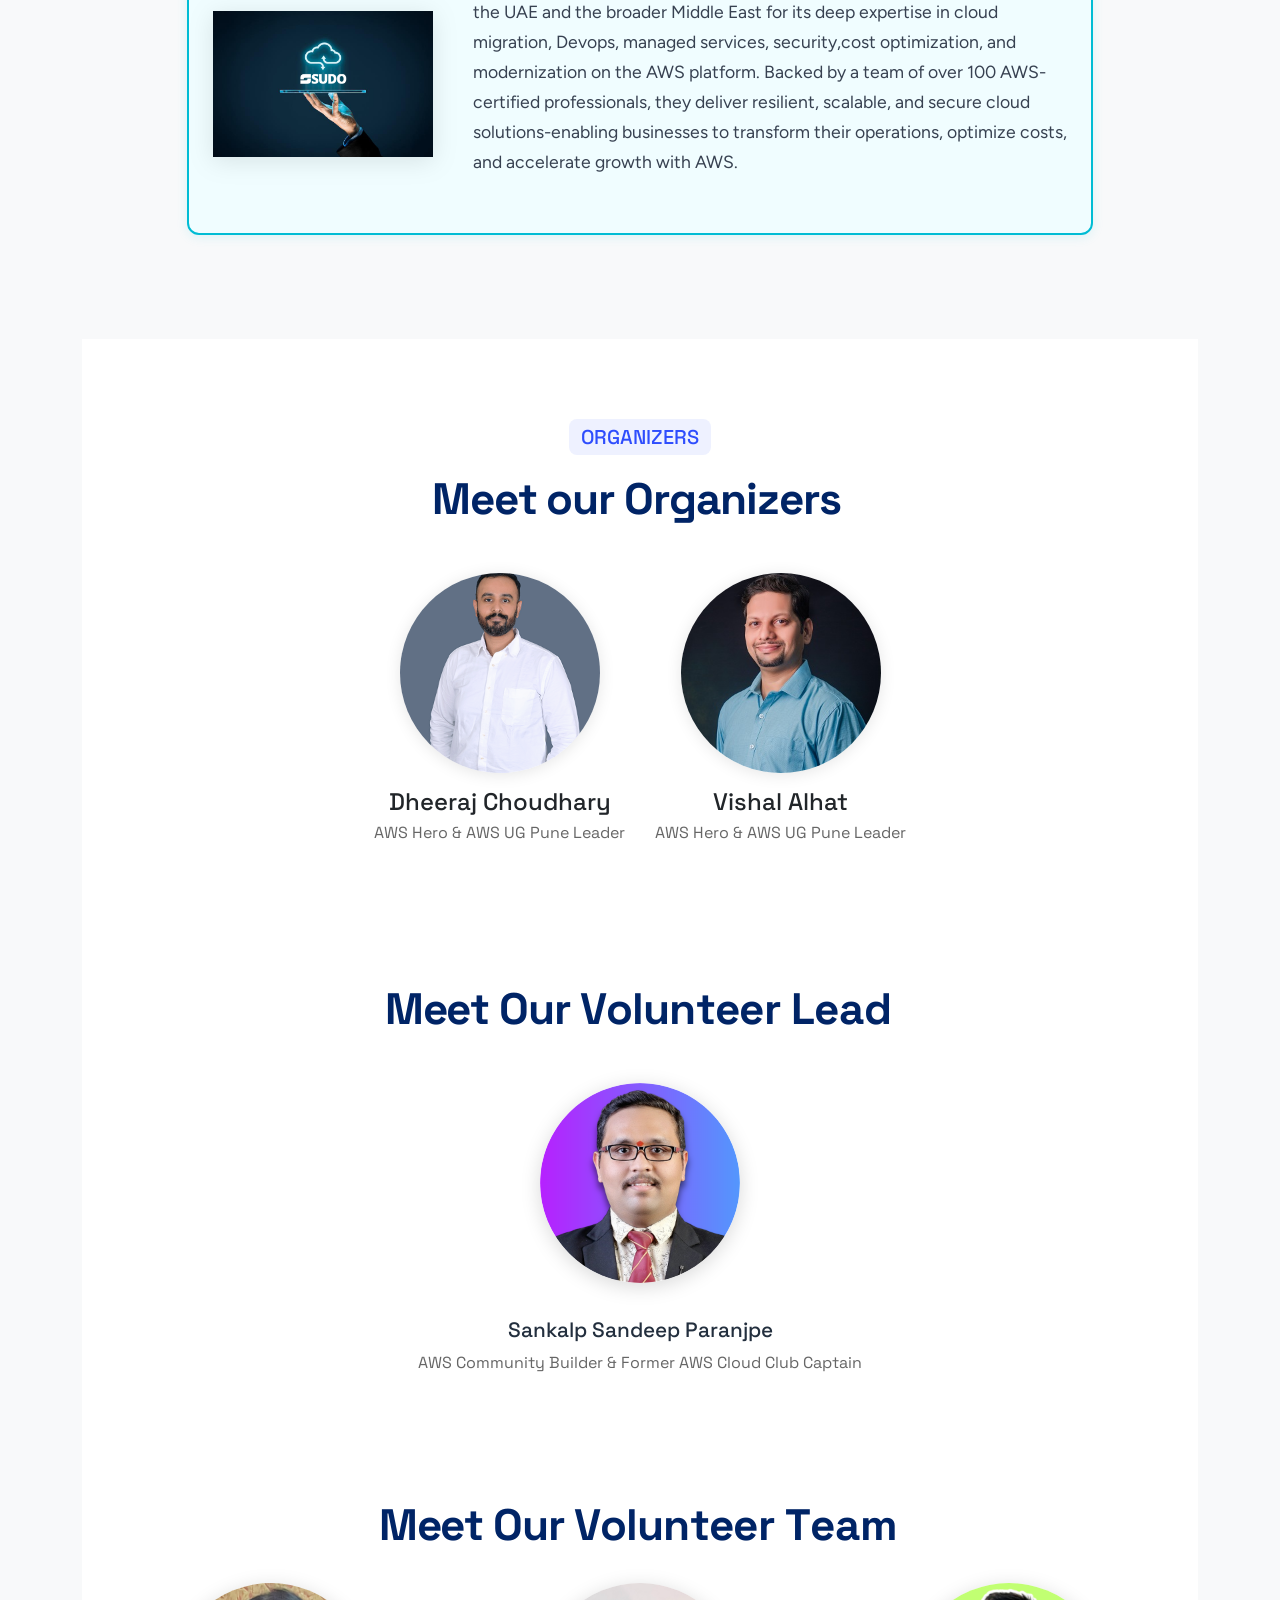
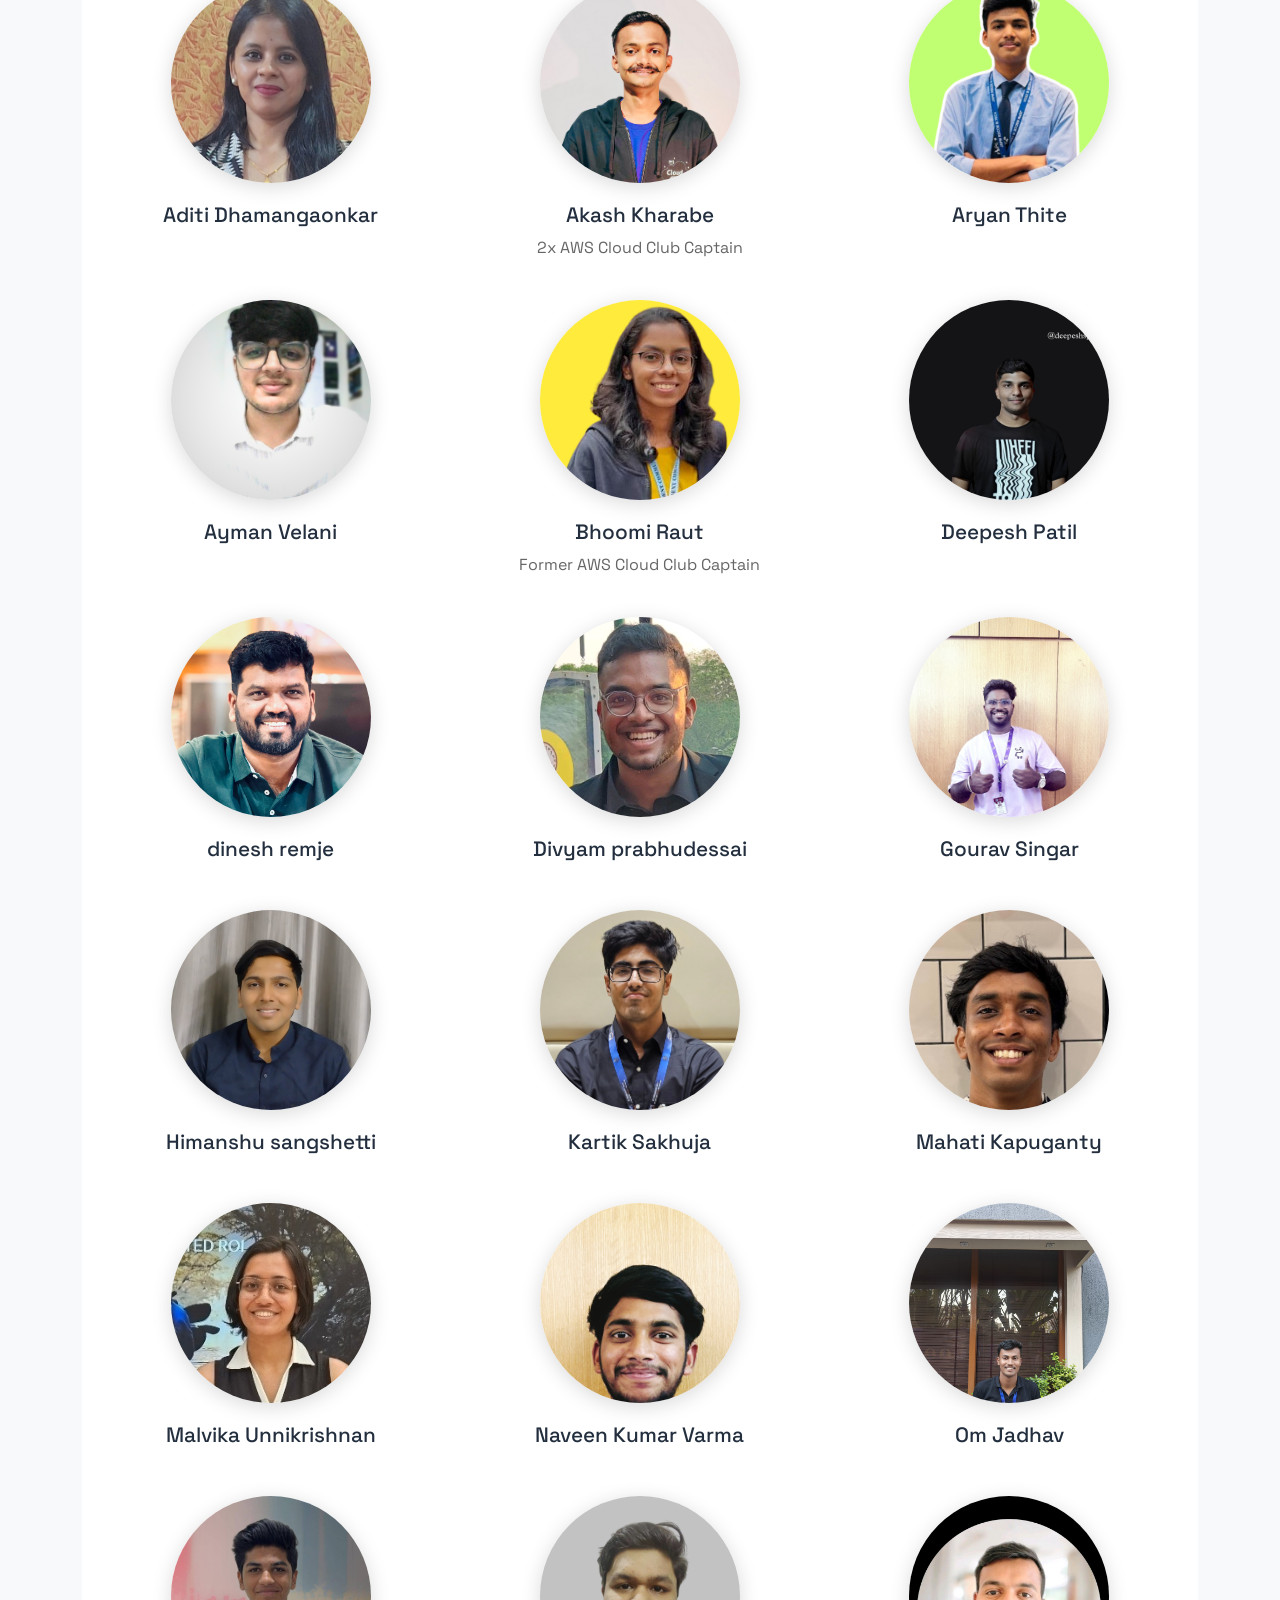
==== commit fc51f4e3: "301" ====
--- a/index.html
+++ b/index.html
@@ -1327,7 +1327,7 @@
 </section>
 
 <!-- Elastic Blog Section -->
- <section class="Sponsors" id="sponsors" style="background: #f8f9fa; padding: 80px 0;">
+ <section class="blogs" id="blogs" style="background: #f8f9fa; padding: 80px 0;">
     <div class="container">
         <div class="section-header heading6 text-center" style="margin-bottom: 40px;">
             <h5 data-aos="fade-up" data-aos-duration="700">Blogs</h5>
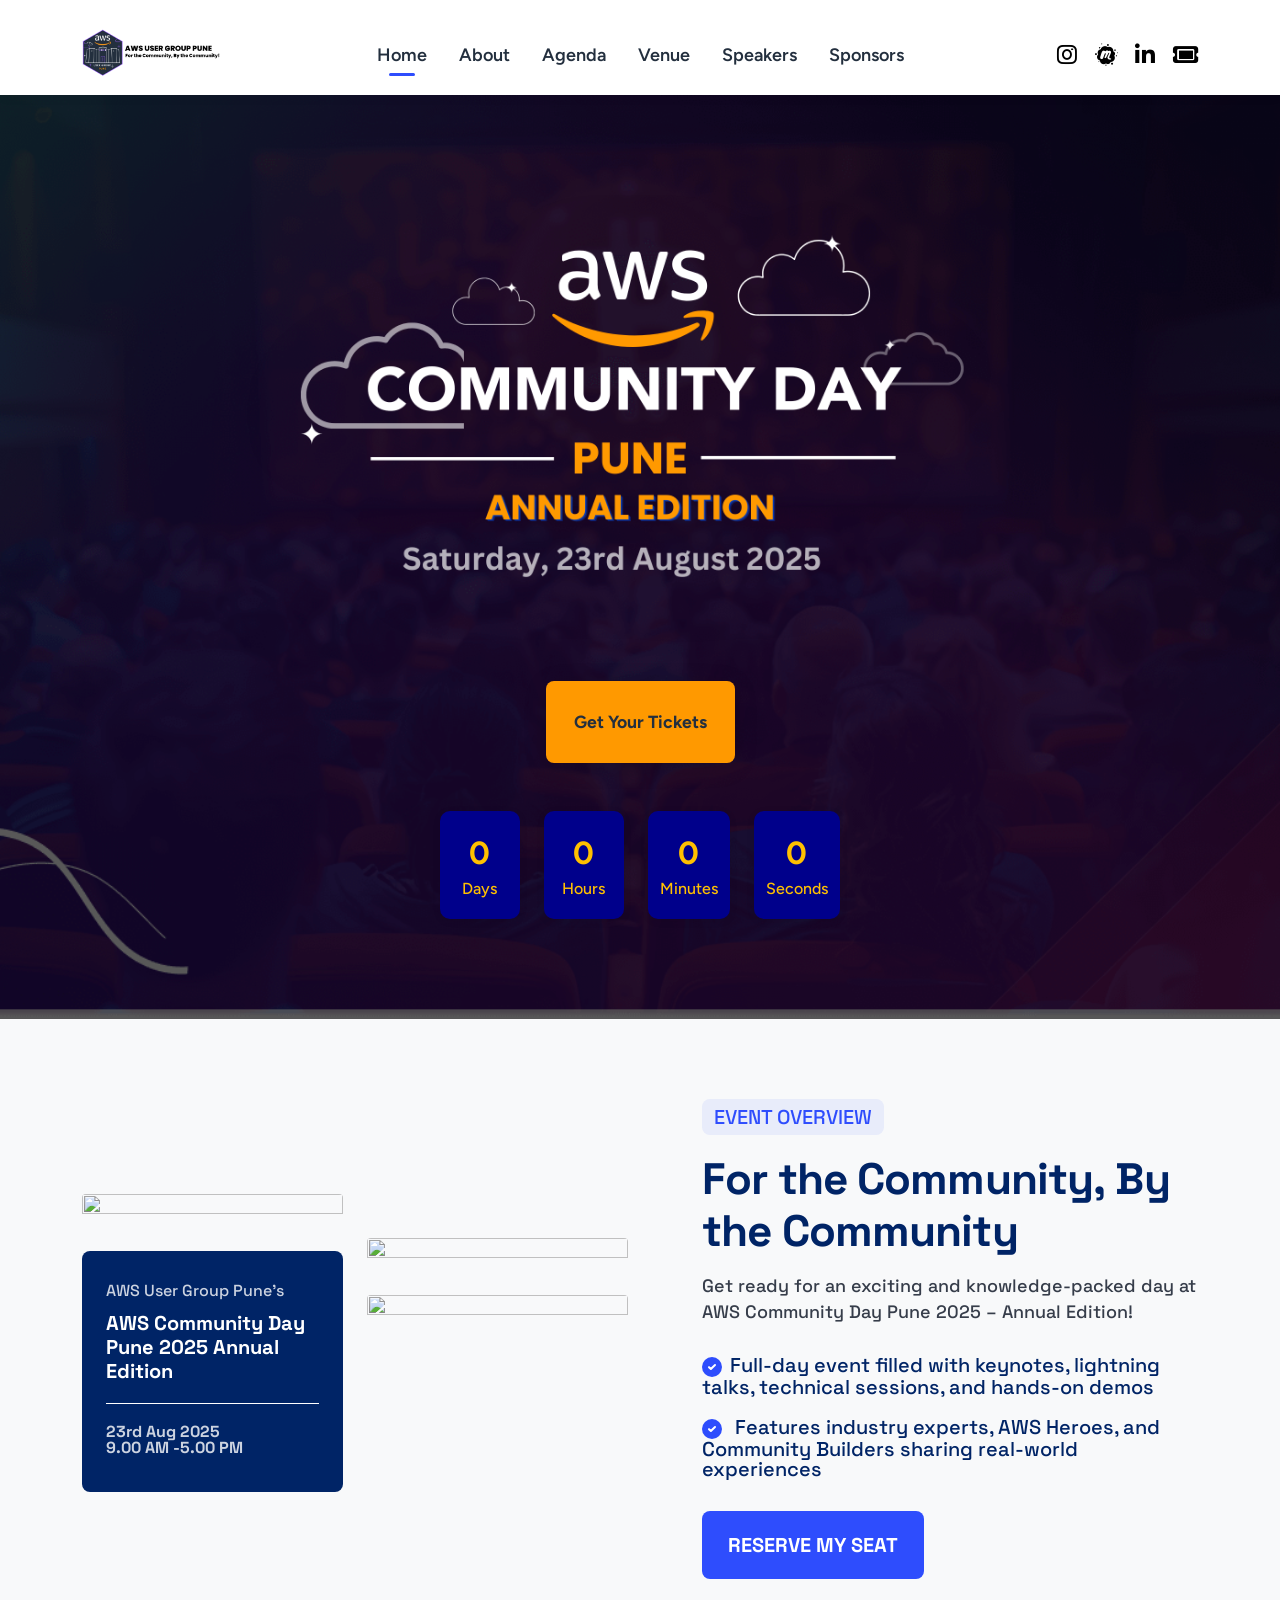
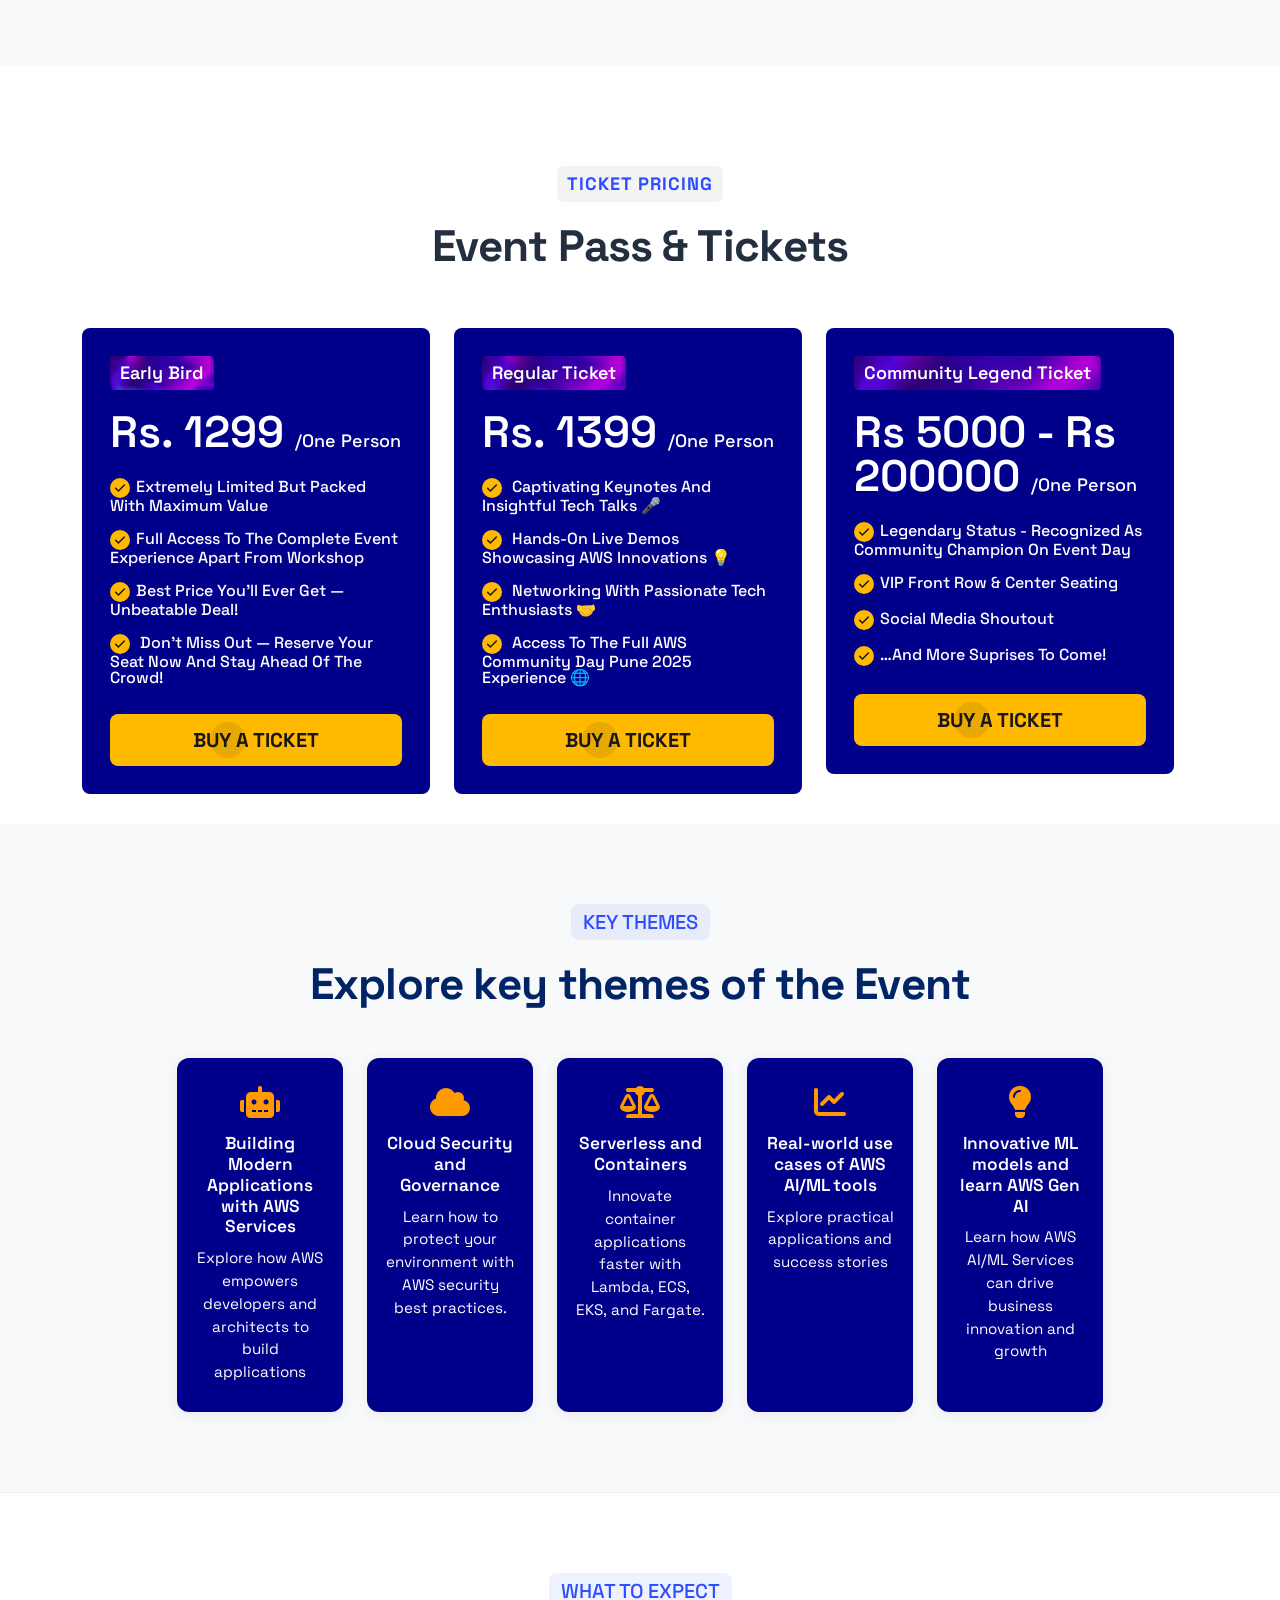
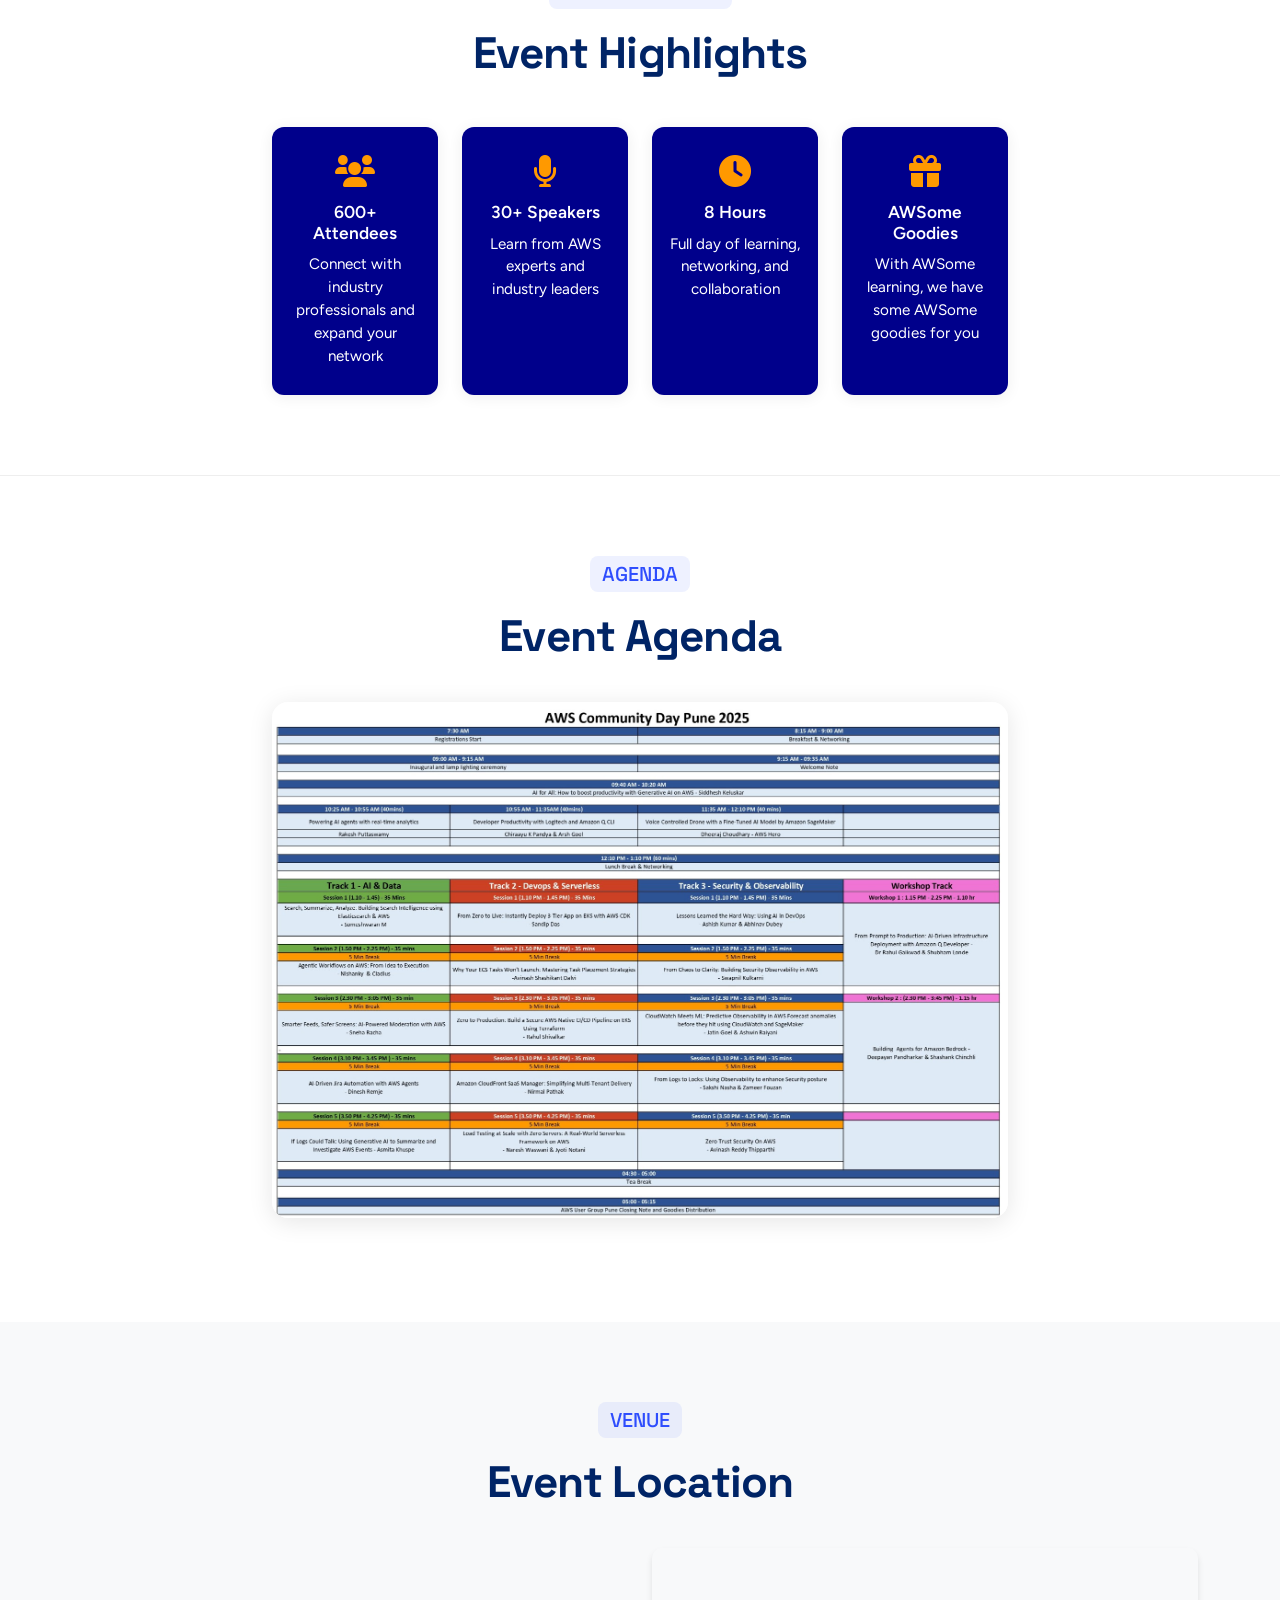
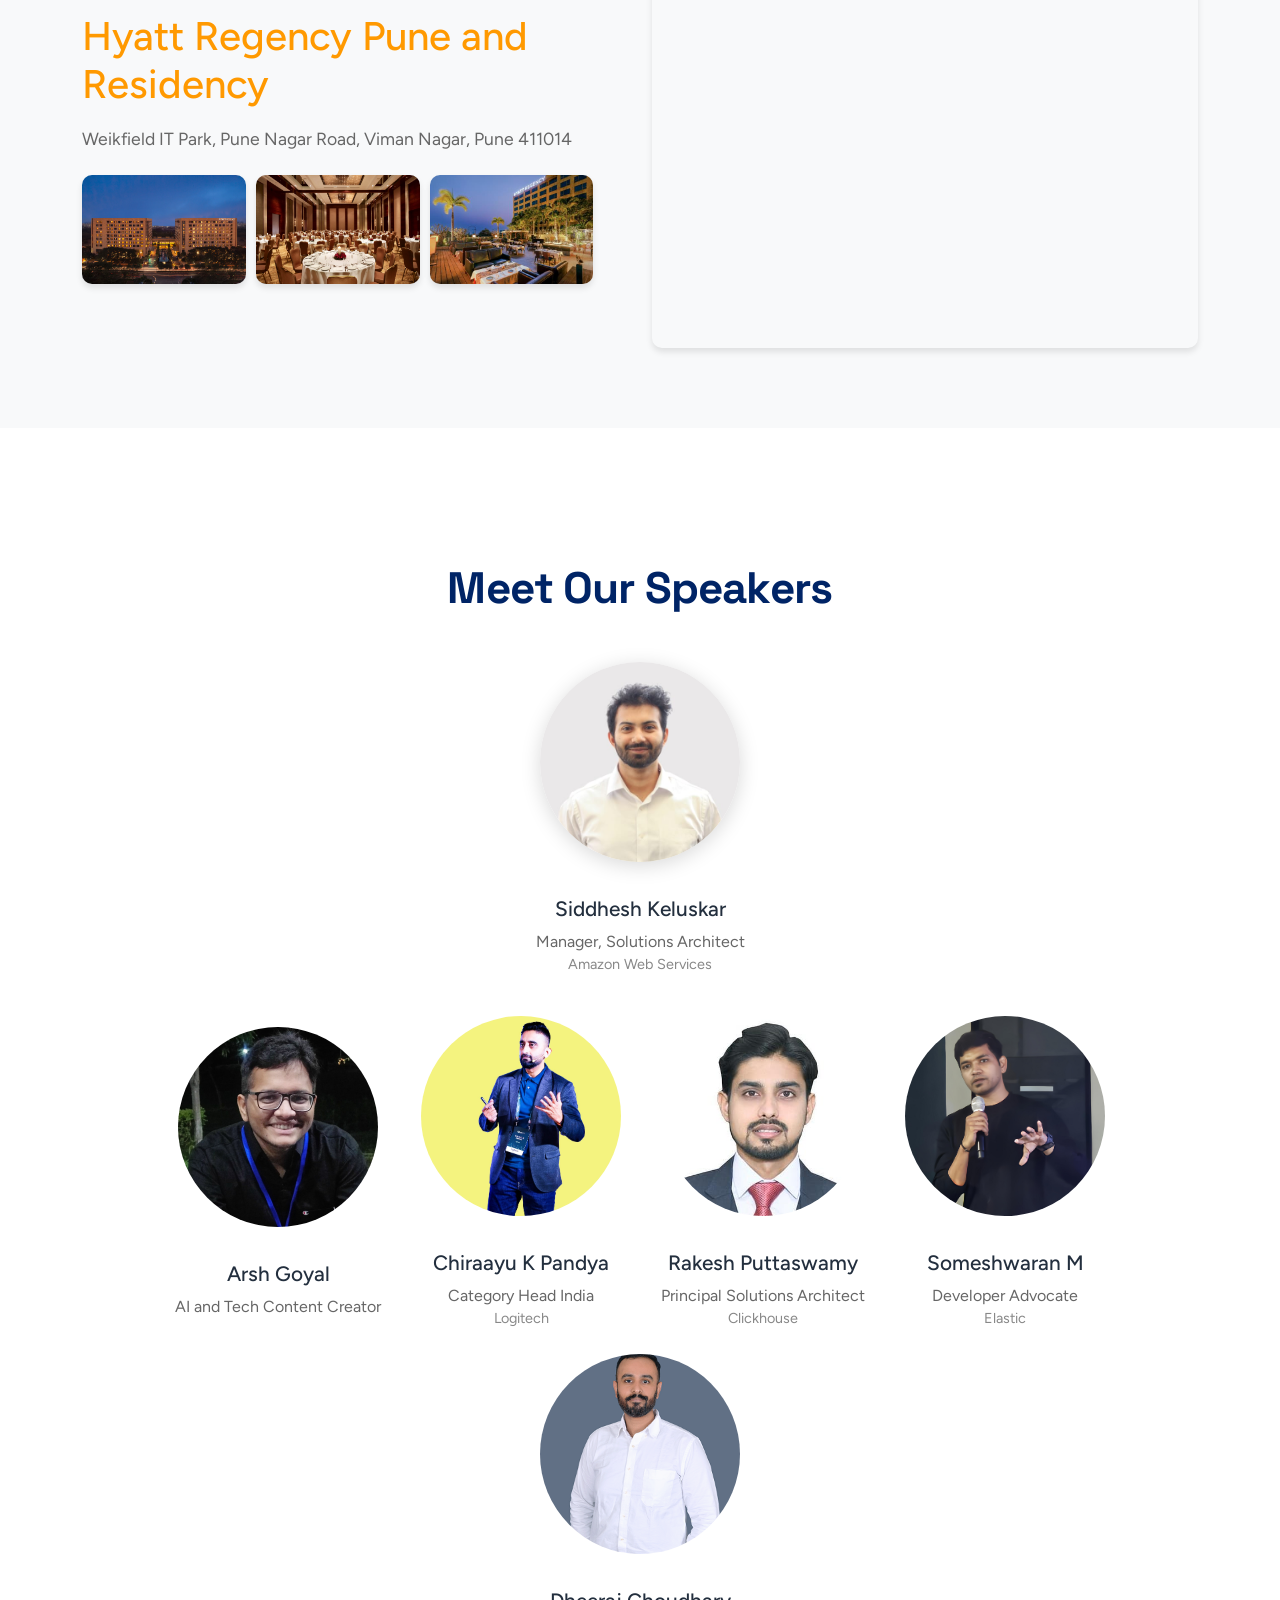
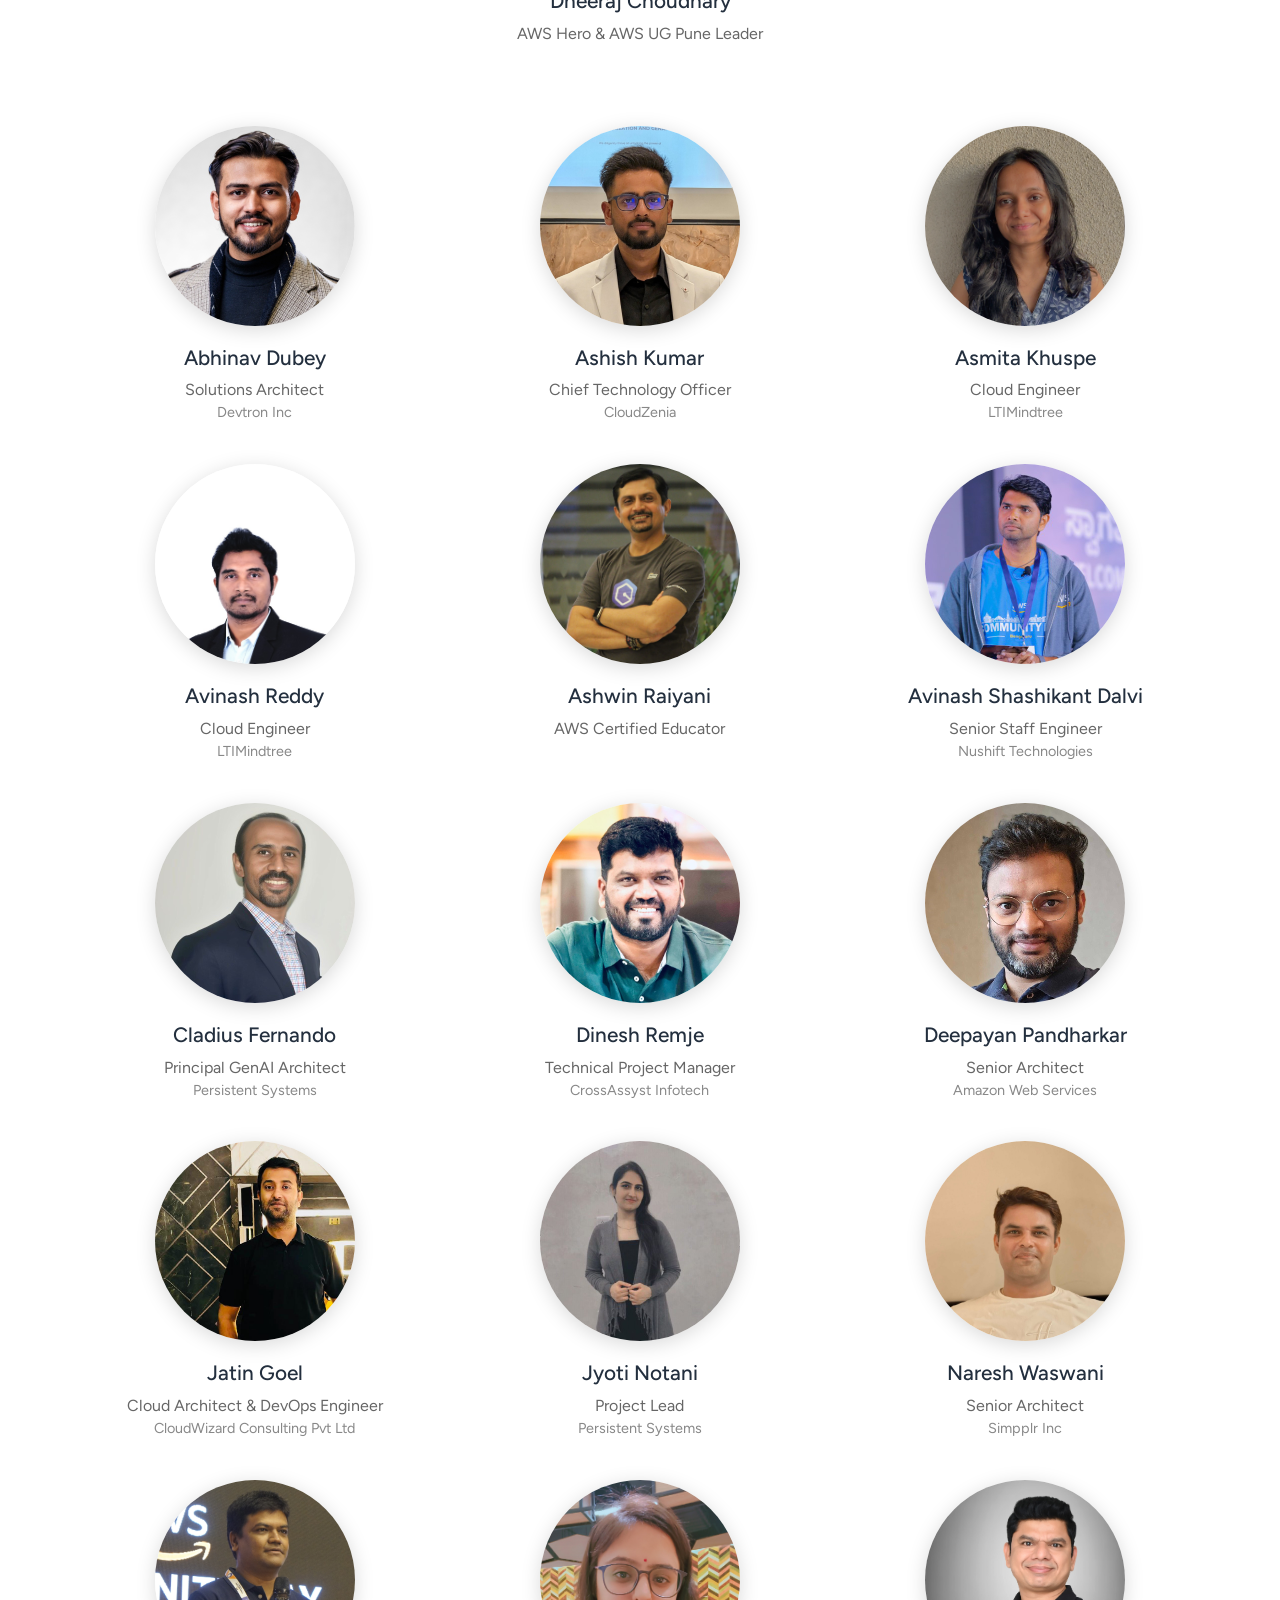
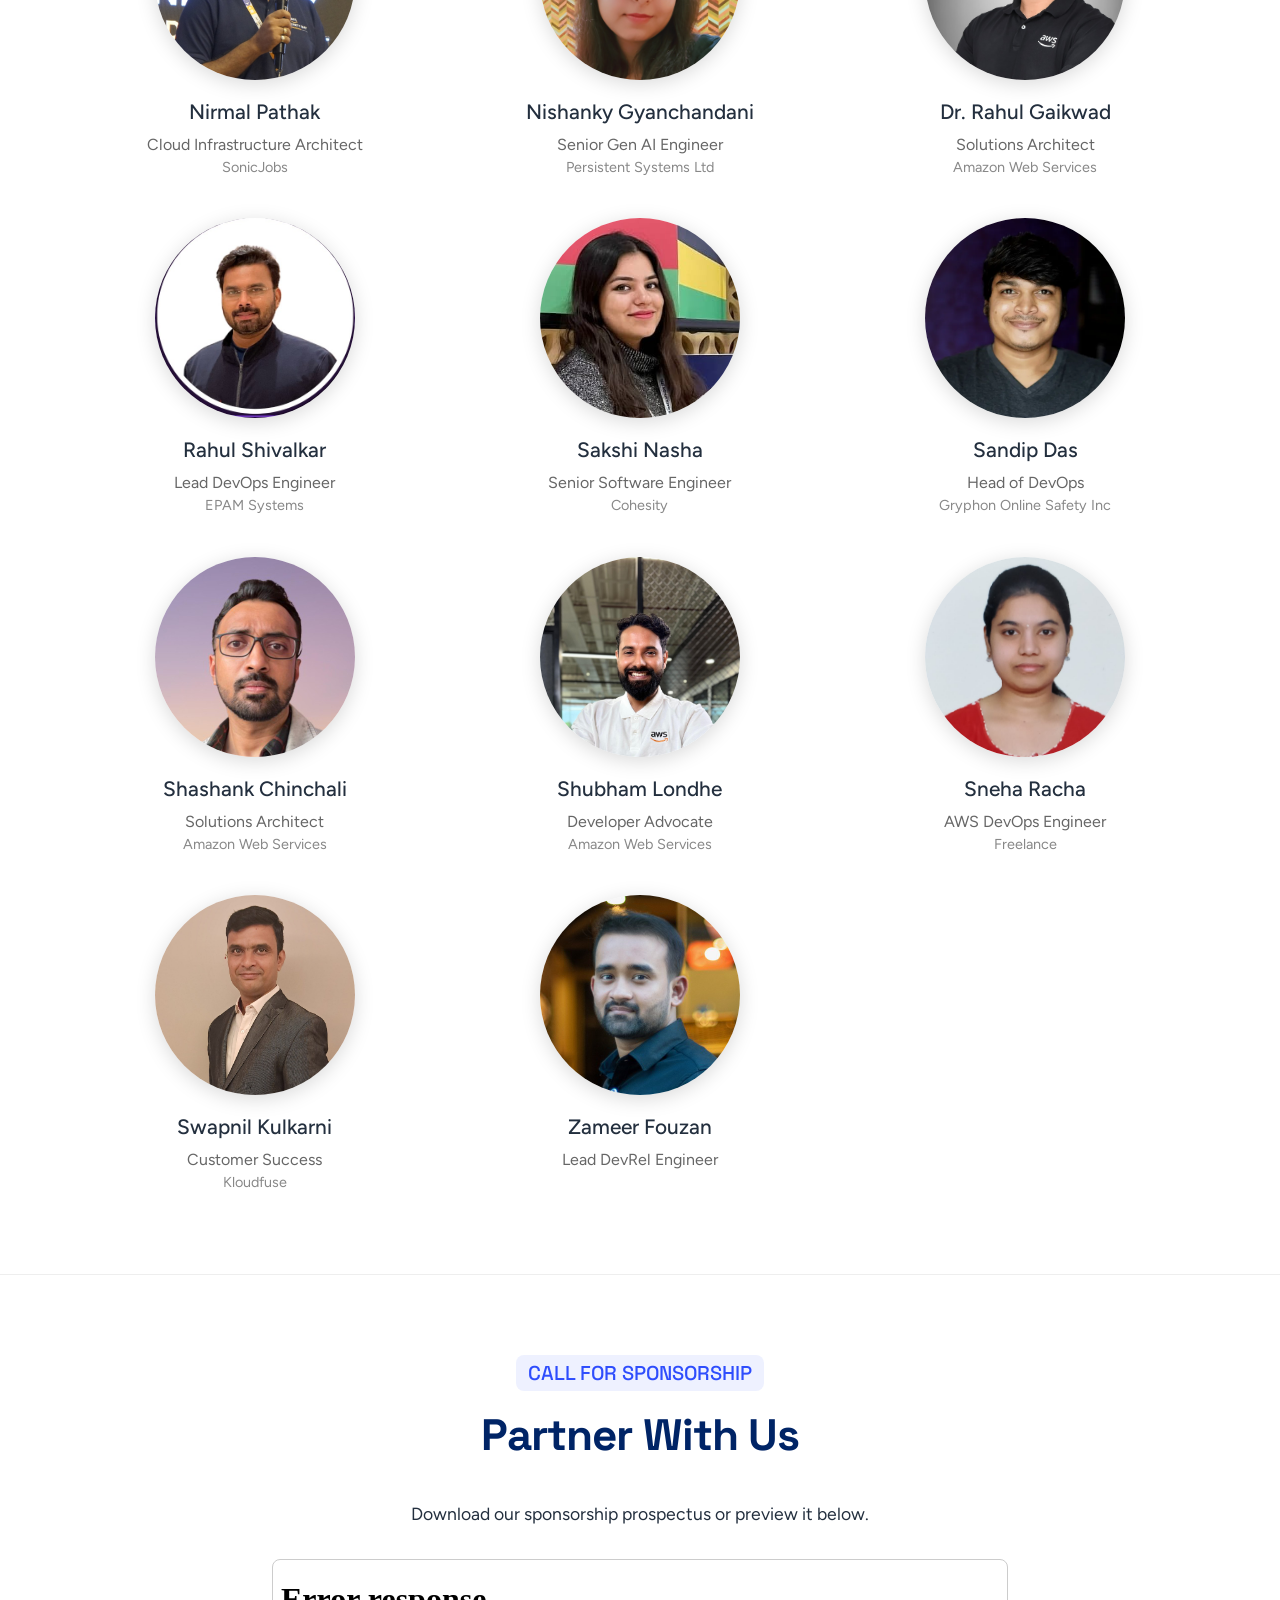
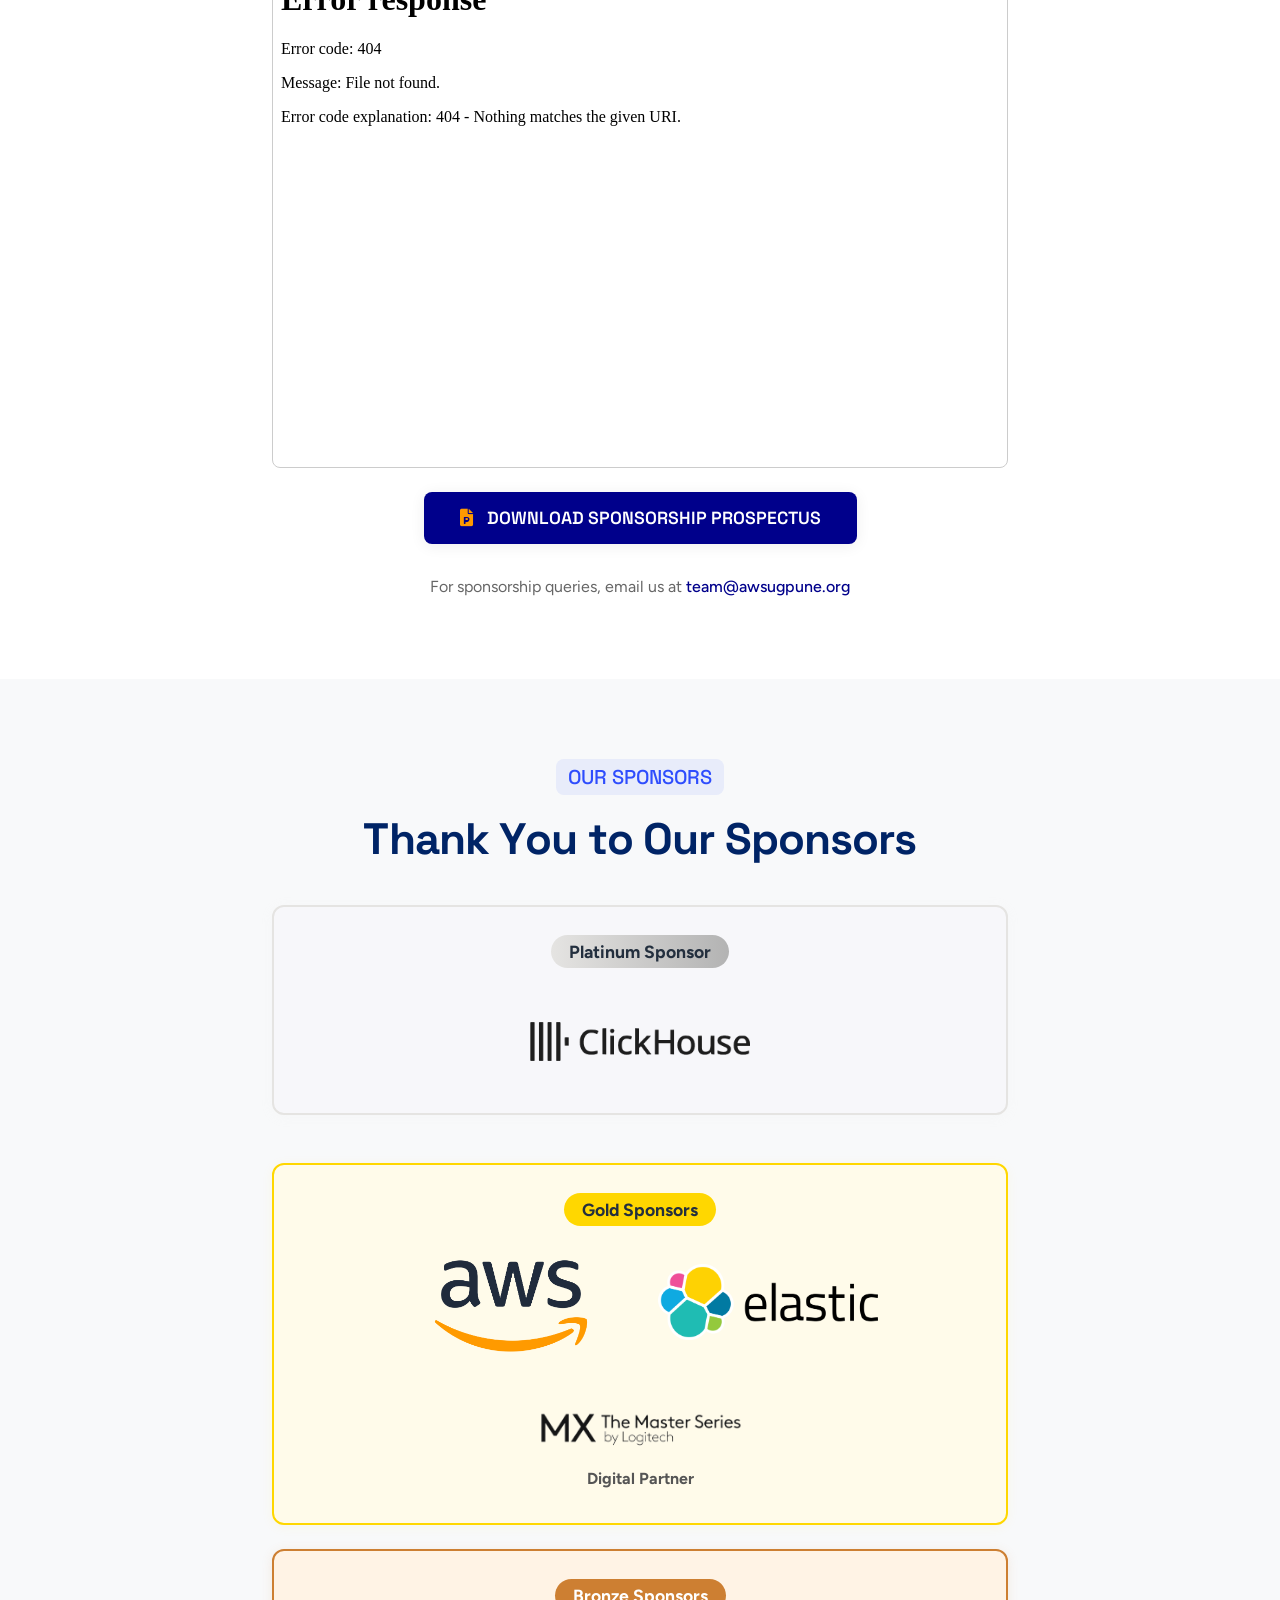
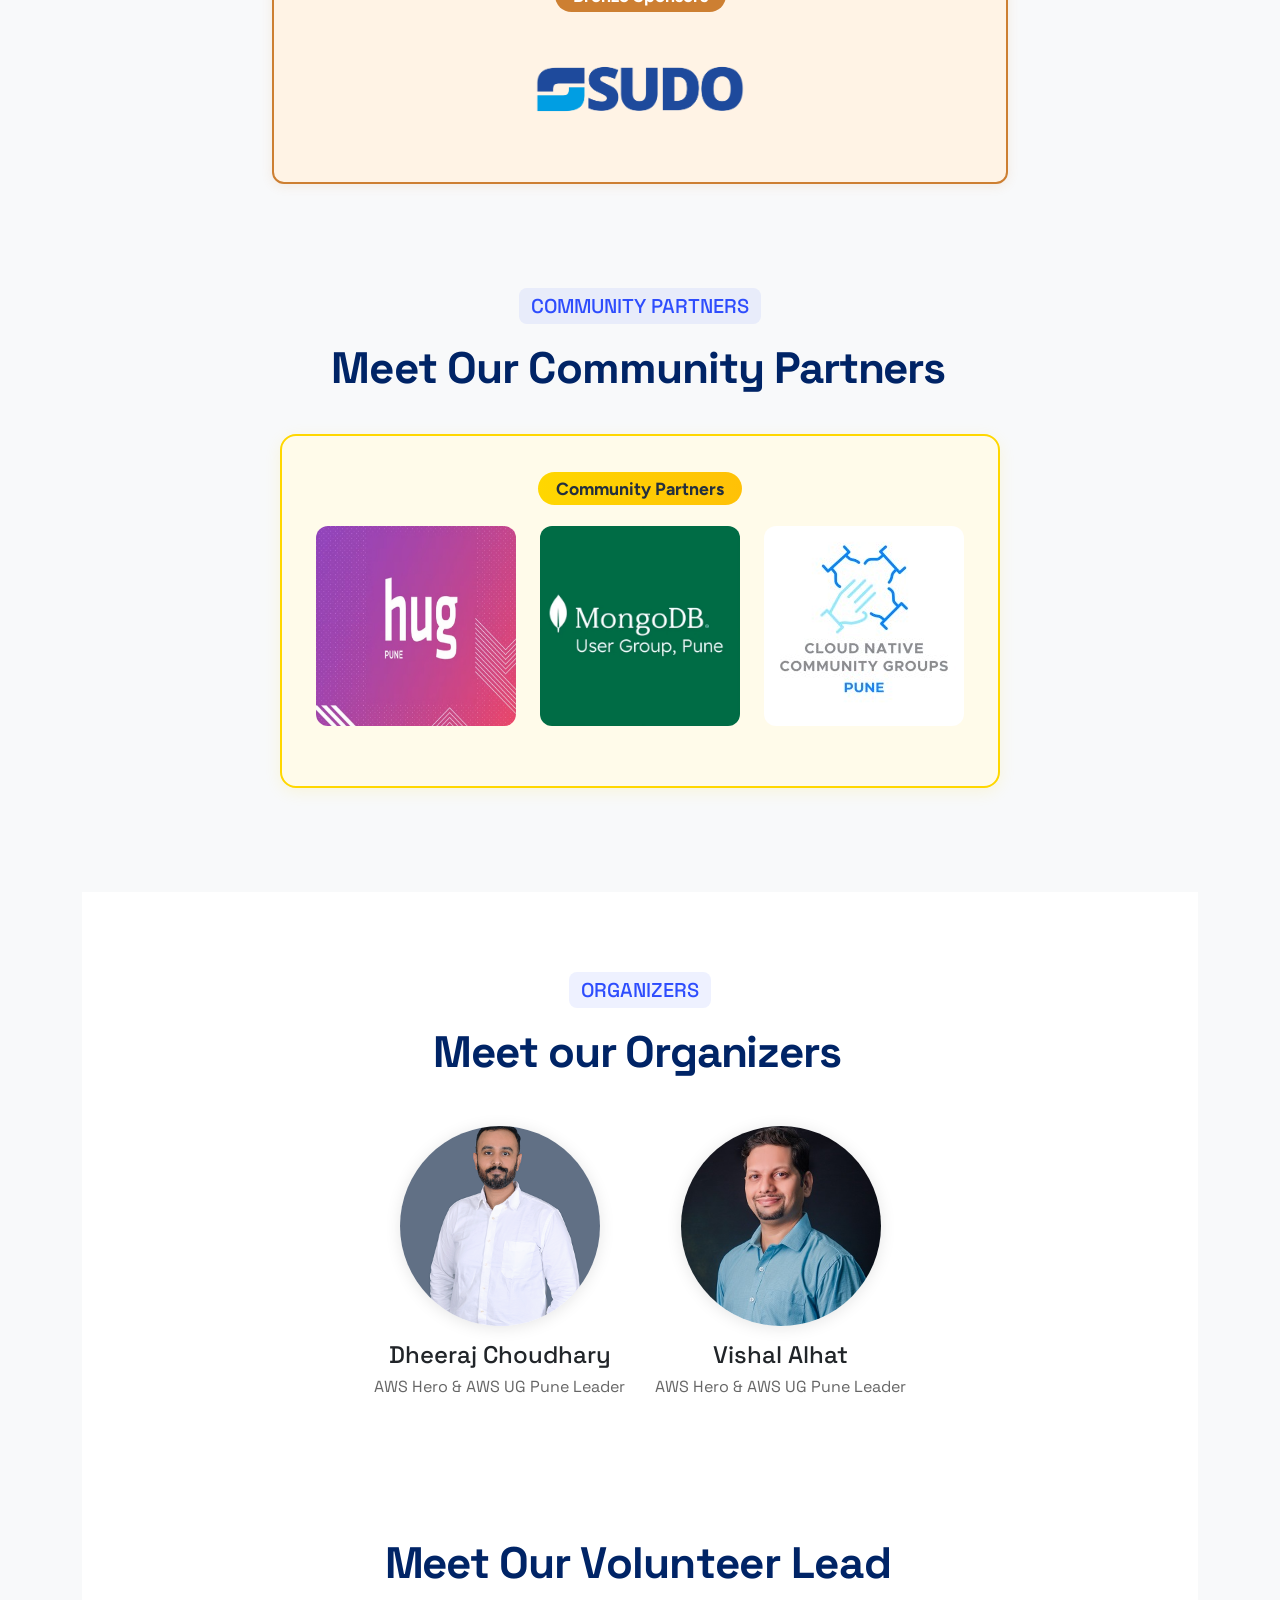
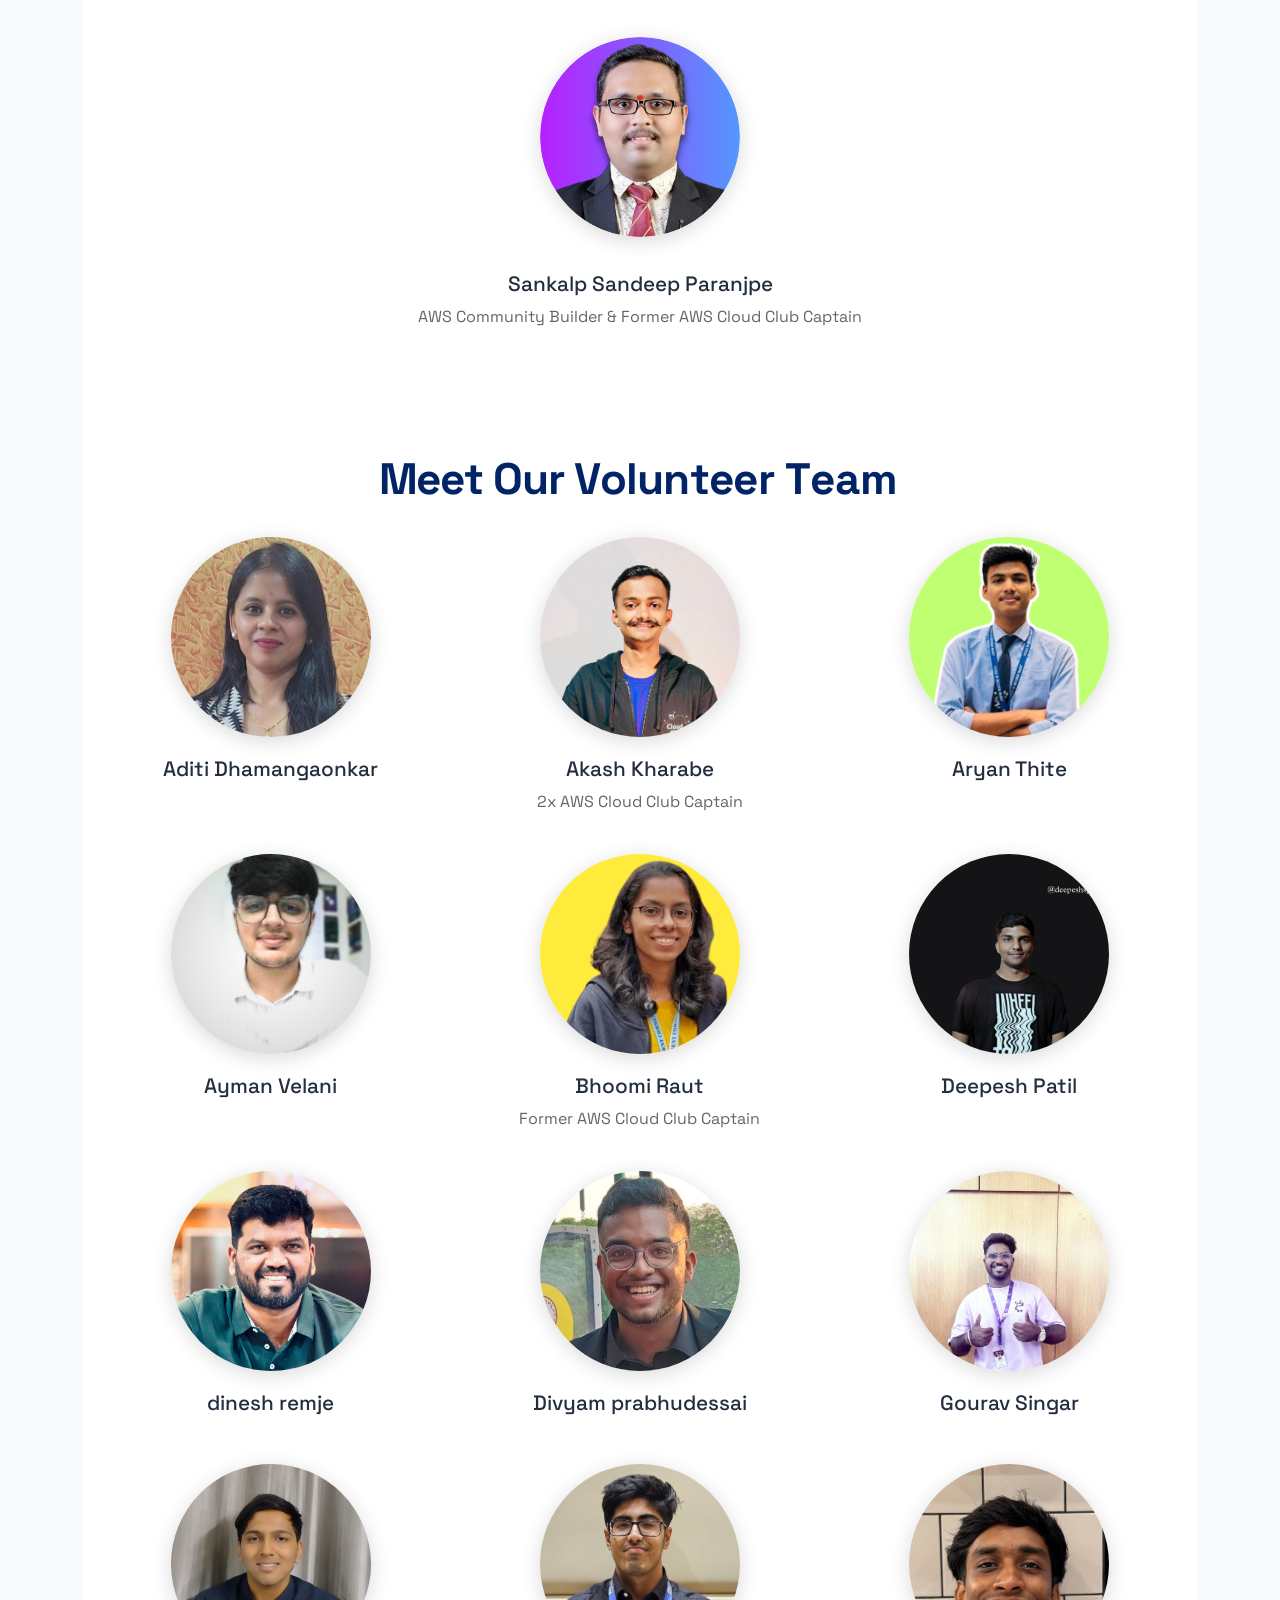
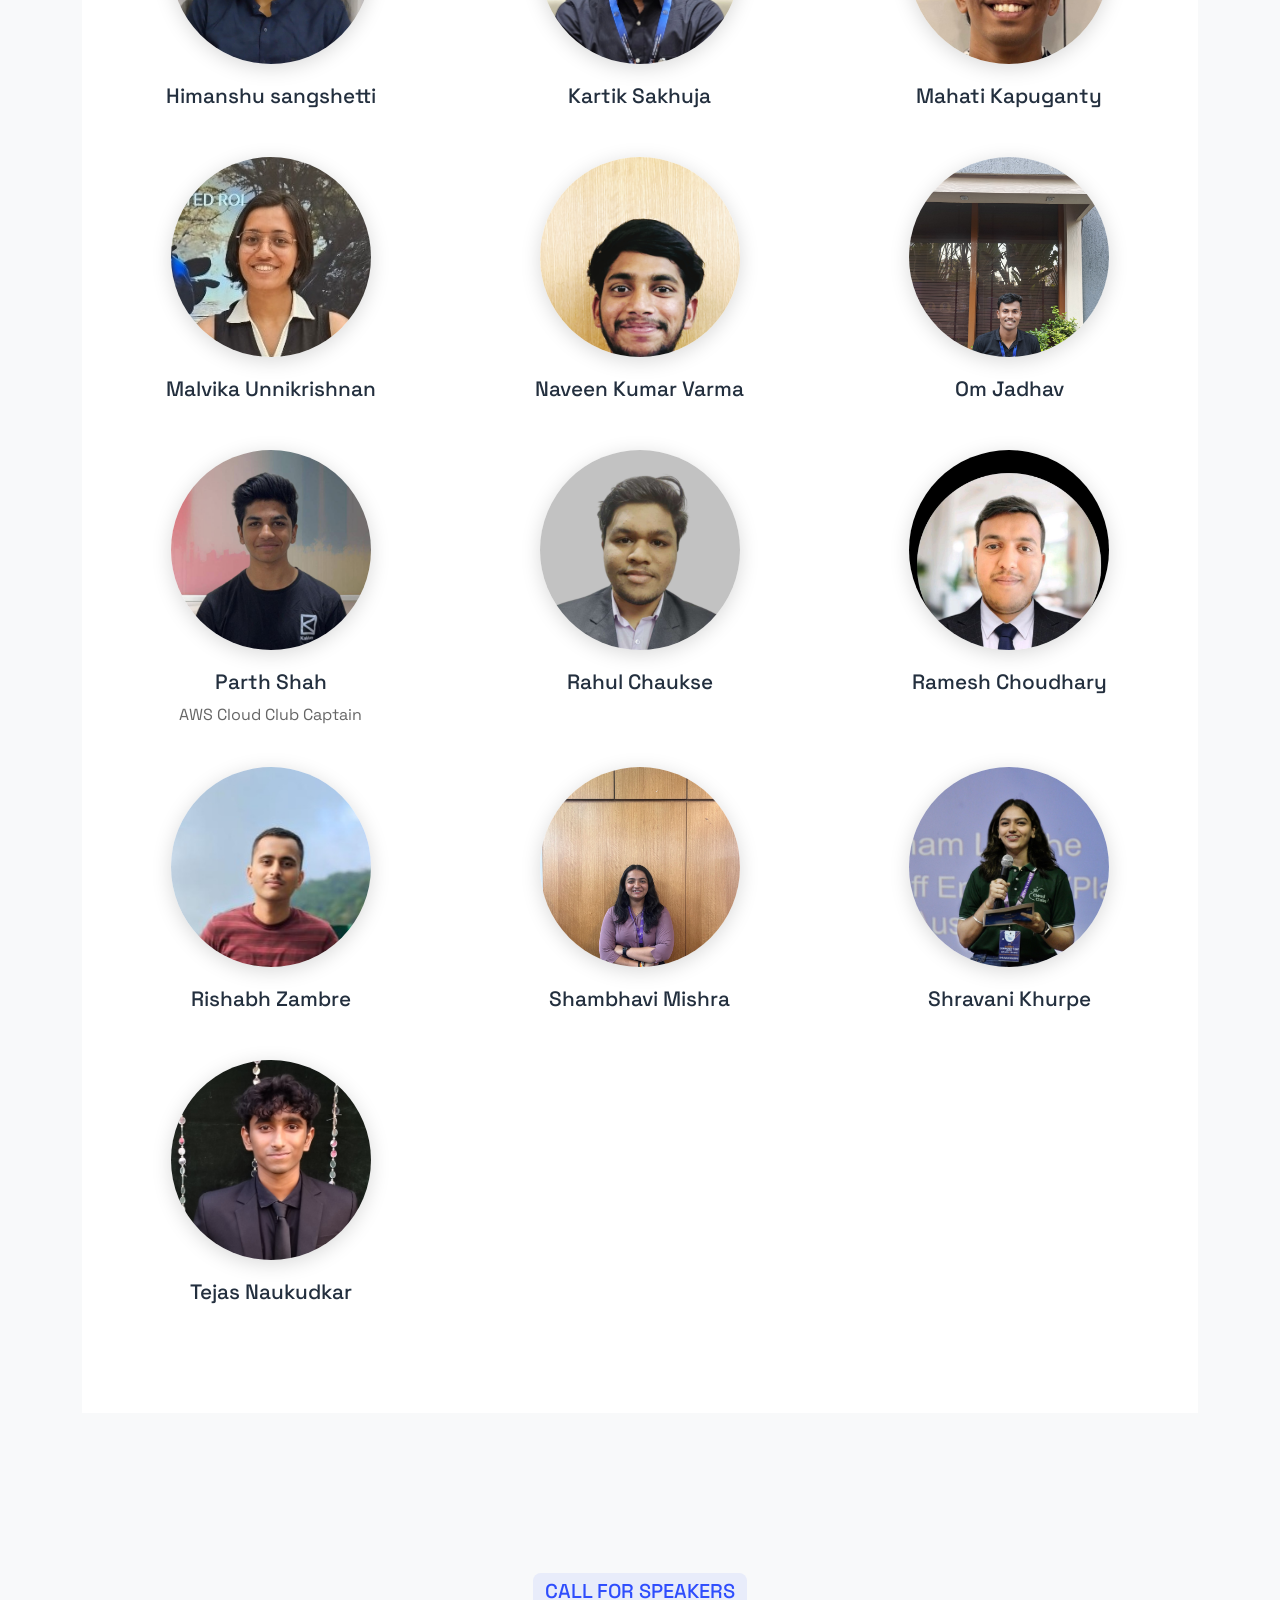
==== commit 6829755b: "sponsor update" ====
--- a/index.html
+++ b/index.html
@@ -25,6 +25,27 @@
         <script src="assets/js/vendor/jquery-3.7.1.min.js"></script>
         <!-- Place this style block in your <head> section, after your CSS links -->
         <style>
+        /* Dropdown menu styles */
+        .dropdown-menu {
+            border-radius: 8px;
+            box-shadow: 0 4px 12px rgba(0,0,0,0.1);
+            border: 1px solid rgba(0,0,0,0.08);
+            padding: 8px 0;
+        }
+        .dropdown-item {
+            padding: 8px 24px;
+            color: #232f3e;
+            font-weight: 500;
+            transition: all 0.2s ease;
+        }
+        .dropdown-item:hover {
+            background-color: #f8f9fa;
+            color: #ff9900;
+        }
+        .dropdown-toggle::after {
+            margin-left: 6px;
+            vertical-align: middle;
+        }
         /* Use the same font as the navbar for all text */
         /* Sponsors hover/animation helpers */
         .sponsors-section .sponsor-box {
@@ -151,8 +172,19 @@
                             <li><a href="#agenda" style="font-weight: 600; color: #232f3e;">Agenda</a></li>
                             <li><a href="#venue" style="font-weight: 600; color: #232f3e;">Venue</a></li>
                             <li><a href="#speakers" style="font-weight: 600; color: #232f3e;">Speakers</a></li>
-                            <li><a href="#sponsors" style="font-weight: 600; color: #232f3e;">Sponsors</a></li>
-                            <li><a href="#blogs" style="font-weight: 600; color: #232f3e;">Blogs</a></li>
+                            <li class="dropdown">
+                                <a href="#sponsors" class="dropdown-toggle" data-bs-toggle="dropdown" style="font-weight: 600; color: #232f3e;">
+                                    Sponsors
+                                </a>
+                                <ul class="dropdown-menu">
+                                    <li><a class="dropdown-item" href="#sponsors">All Sponsors</a></li>
+                                    <li><hr class="dropdown-divider"></li>
+                                    <li><a class="dropdown-item" href="sponsors/clickhouse.html">ClickHouse</a></li>
+                                    <li><a class="dropdown-item" href="sponsors/elastic.html">Elastic</a></li>
+                                    <li><a class="dropdown-item" href="sponsors/logitech.html">Logitech</a></li>
+                                    <li><a class="dropdown-item" href="sponsors/sudo.html">SUDO Consultants</a></li>
+                                </ul>
+                            </li>
                         </ul>
                     </nav>
                 </div>
@@ -1199,8 +1231,8 @@
                 <span style="background: linear-gradient(90deg,#e5e4e2,#b3b3b3); color: #232f3e; font-weight: 700; padding: 6px 18px; border-radius: 20px; font-size: 1.1rem;">Platinum Sponsor</span>
             </div>
             <div style="height: 20px;"></div>
-            <a href="https://clickhouse.com" target="_blank" aria-label="Logitech MX">
-                <img src="assets/img/sponsors/ClickHouse1.png" alt="Gold Sponsor MX" style="max-width: 220px; width: 100%; height: auto;" />
+            <a href="sponsors/clickhouse.html" aria-label="ClickHouse">
+                <img src="assets/img/sponsors/ClickHouse1.png" alt="Platinum Sponsor ClickHouse" style="max-width: 220px; width: 100%; height: auto;" />
             </a>
             <div style="height: 20px;"></div>
         </div>
@@ -1222,12 +1254,12 @@
                             </a>
                         </div>
                         <div style="display: flex; flex-direction: column; align-items: center;" data-aos="zoom-in" data-aos-duration="800" data-aos-delay="150">
-                            <a href="https://elastic.co" target="_blank" aria-label="Elastic">
+                            <a href="sponsors/elastic.html" aria-label="Elastic">
                                 <img src="assets/img/sponsors/elastic-logo.png" alt="Gold Sponsor Elastic" style="max-width: 220px; width: 100%; height: auto; margin-bottom: 6px;" />
                             </a>
                         </div>
                         <div style="display: flex; flex-direction: column; align-items: center;" data-aos="zoom-in" data-aos-duration="800" data-aos-delay="250">
-                            <a href="https://logitech.com/" target="_blank" aria-label="Logitech MX">
+                            <a href="sponsors/logitech.html" aria-label="Logitech MX">
                                 <img src="assets/img/sponsors/mx-black.png" alt="Gold Sponsor MX" style="max-width: 220px; width: 100%; height: auto; margin-bottom: 6px;" />
                             </a>
                             <div style="margin-top: 4px; color: #555; font-weight: 700;">Digital Partner</div>
@@ -1246,7 +1278,7 @@
                     </div>
                     <div class="tier-logos" style="display: flex; flex-direction: row; align-items: center; justify-content: center; gap: 36px; flex-wrap: wrap;">
                          <div style="display: flex; flex-direction: column; align-items: center;" data-aos="zoom-in" data-aos-duration="800" data-aos-delay="250">
-                            <a href="https://sudoconsultants.com" target="_blank" aria-label="Sudo Consultants">
+                            <a href="sponsors/sudo.html" aria-label="Sudo Consultants">
                                 <img src="assets/img/sponsors/sudo.png" alt="Bronze Sponsor Sudo" style="max-width: 220px; width: 100%; height: auto; margin-bottom: 6px;" />
                             </a>
                          </div>
@@ -1325,86 +1357,6 @@
     </div>
   </div>
 </section>
-
-<!-- Elastic Blog Section -->
- <section class="blogs" id="blogs" style="background: #f8f9fa; padding: 80px 0;">
-    <div class="container">
-        <div class="section-header heading6 text-center" style="margin-bottom: 40px;">
-            <h5 data-aos="fade-up" data-aos-duration="700">Blogs</h5>
-            <div class="space18"></div>
-            <h2 class="text-anime-style-3" data-aos="zoom-in" data-aos-duration="800">What our sponsor says?</h2>
-        </div>
-<div class="row justify-content-center">
-    <div class="col-12 col-md-10 text-center d-flex align-items-stretch justify-content-center mx-auto" data-aos="fade-up" data-aos-duration="900" data-aos-delay="100">
-        <div class="sponsor-box" style="border: 2px solid #00BCD4; border-radius: 12px; padding: 32px 24px; background: #F0FDFF; box-shadow: 0 2px 12px rgba(0, 188, 212, 0.12); margin-bottom: 24px; width: 100%;">
-            <div class="partner-content" style="display: grid; grid-template-columns: auto 1fr; gap: 40px; align-items: center;">
-                <!-- Logo Section -->
-                <div class="logo-container" style="display: flex; justify-content: flex-start; align-items: center; position: relative;" data-aos="zoom-in" data-aos-duration="800" data-aos-delay="250">
-                    <div style="position: absolute; width: 120px; height: 120px; background: linear-gradient(135deg, rgba(0, 188, 212, 0.1), rgba(76, 175, 80, 0.1)); border-radius: 50%; animation: pulse 3s ease-in-out infinite;"></div>
-                    <img src="assets/img/sponsors/elastic-logo.png" alt="Elastic Logo" style="position: relative; z-index: 2; max-width: 220px; height: auto; filter: drop-shadow(0 4px 12px rgba(0, 0, 0, 0.1));" />
-                </div>
-                
-                <!-- Content Section -->
-                <div class="content-wrapper" data-aos="fade-left" data-aos-duration="900" data-aos-delay="350">
-                    <div style="font-size: 1.1rem; line-height: 1.7; color: #374151; text-align: left; margin-bottom: 24px;">
-                        Elastic, the Search AI Company, integrates its expertise in search technology with artificial intelligence to help everyone transform data into answers, actions, and outcomes. Elastic's Search AI Platform the foundation for its search, observability, and security solutions is used by 
-                     
-                        Our roots are in open source, and the community has always been the heart of Elastic. We actively support developers through meetups, workshops, and knowledge-sharing sessions, creating opportunities to learn, experiment, and collaborate. Whether you are building with Elasticsearch, exploring observability, or applying AI to real-world problems, Elastic is here to support your journey.
-                    </div>
-
-                </div>
-            </div>
-        </div>
-    </div>
-</div>
-
-<div class="row justify-content-center">
-    <div class="col-12 col-md-10 text-center d-flex align-items-stretch justify-content-center mx-auto" data-aos="fade-up" data-aos-duration="900" data-aos-delay="100">
-        <div class="sponsor-box" style="border: 2px solid #00BCD4; border-radius: 12px; padding: 32px 24px; background: #F0FDFF; box-shadow: 0 2px 12px rgba(0, 188, 212, 0.12); margin-bottom: 24px; width: 100%;">
-            <div class="partner-content" style="display: grid; grid-template-columns: auto 1fr; gap: 40px; align-items: center;">
-                <!-- Logo Section -->
-                <div class="logo-container" style="display: flex; justify-content: flex-start; align-items: center; position: relative;" data-aos="zoom-in" data-aos-duration="800" data-aos-delay="250">
-                    <div style="position: absolute; width: 120px; height: 120px; background: linear-gradient(135deg, rgba(0, 188, 212, 0.1), rgba(76, 175, 80, 0.1)); border-radius: 50%; animation: pulse 3s ease-in-out infinite;"></div>
-                    <img src="assets/img/sudo.jpg" alt="Elastic Logo" style="position: relative; z-index: 2; max-width: 220px; height: auto; filter: drop-shadow(0 4px 12px rgba(0, 0, 0, 0.1));" />
-                </div>
-                
-                <!-- Content Section -->
-                <div class="content-wrapper" data-aos="fade-left" data-aos-duration="900" data-aos-delay="350">
-                    <div style="font-size: 1.1rem; line-height: 1.7; color: #374151; text-align: left; margin-bottom: 24px;">
-                       SUDO Consultants is an AWS Advanced Consulting Partner, recognized in the UAE and the broader Middle East for its deep expertise in cloud migration, Devops, 
-                       managed 
-                       services,
-                       security,cost
-optimization, and modernization on the AWS platform. Backed by a team of over 100 AWS-certified professionals, they deliver resilient, scalable, and secure cloud solutions-enabling businesses to transform their operations, optimize costs, and accelerate growth with AWS.
-                    </div>
-
-                </div>
-            </div>
-        </div>
-    </div>
-</div>
-</section>
-<!-- Responsive CSS for mobile -->
-<style>
-@keyframes pulse {
-    0%, 100% { transform: scale(1); opacity: 0.1; }
-    50% { transform: scale(1.1); opacity: 0.2; }
-}
-
-@media (max-width: 768px) {
-    .partner-content {
-        display: grid !important;
-        grid-template-columns: 1fr !important;
-        gap: 24px !important;
-    }
-    
-    .content-wrapper div:first-child {
-        text-align: center !important;
-        font-size: 1rem !important;
-    }
-}
-</style>
-
 
             <!-- Organizing Team Section -->
 <section class="organizers-section" style="padding: 80px 0 20px 0 ; background-color: #fff;">
